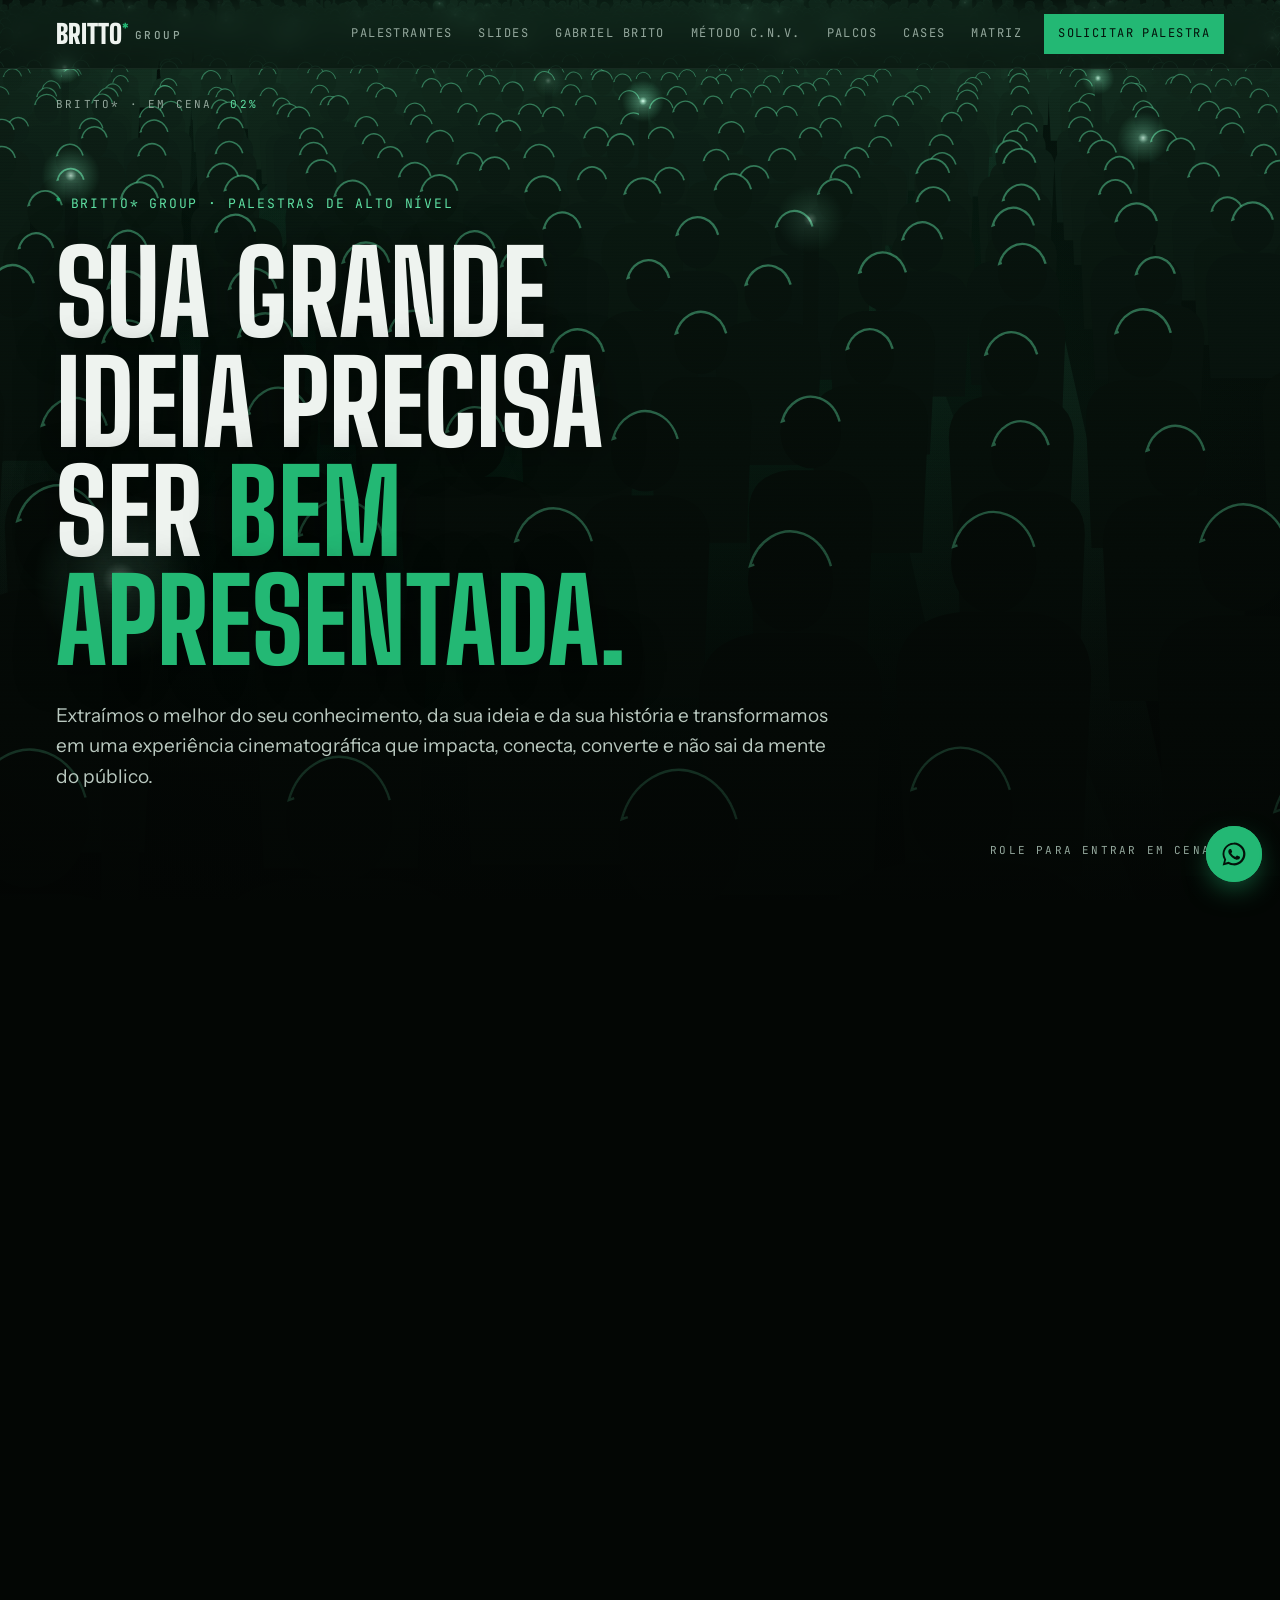
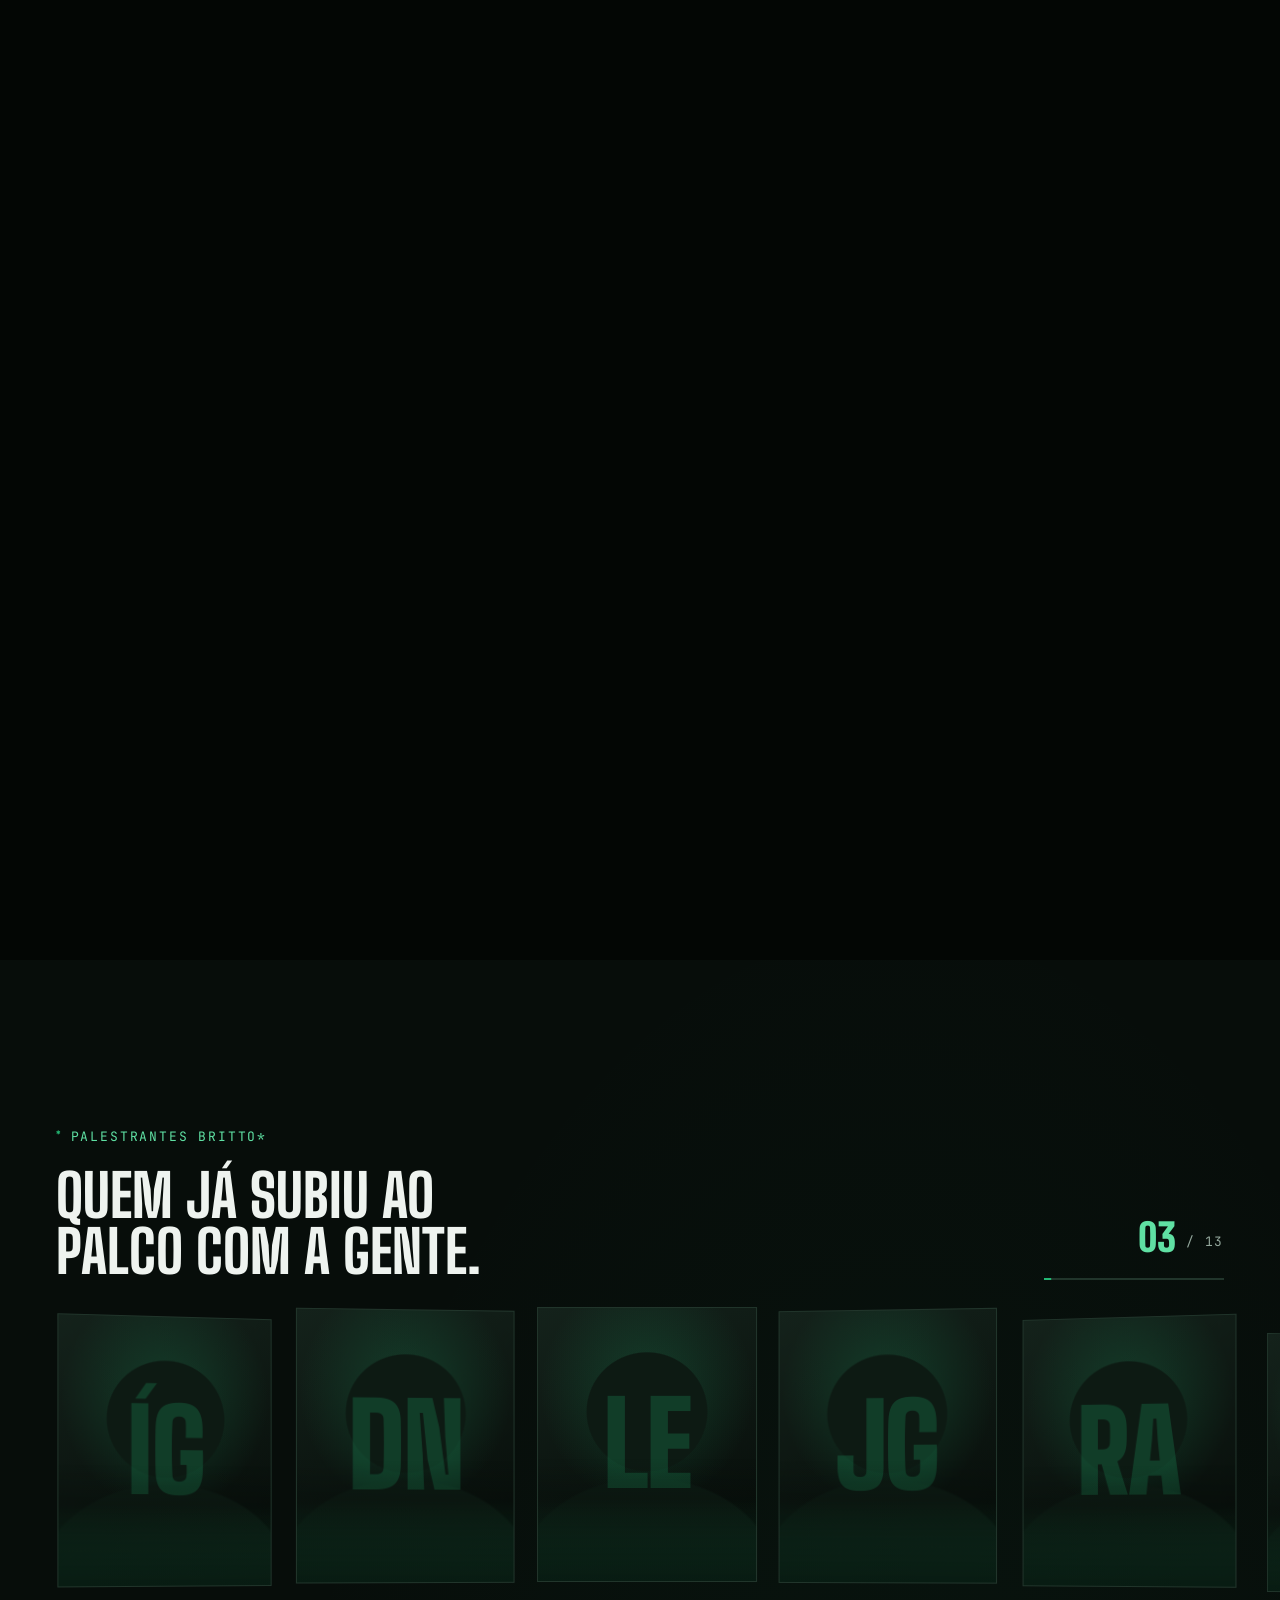
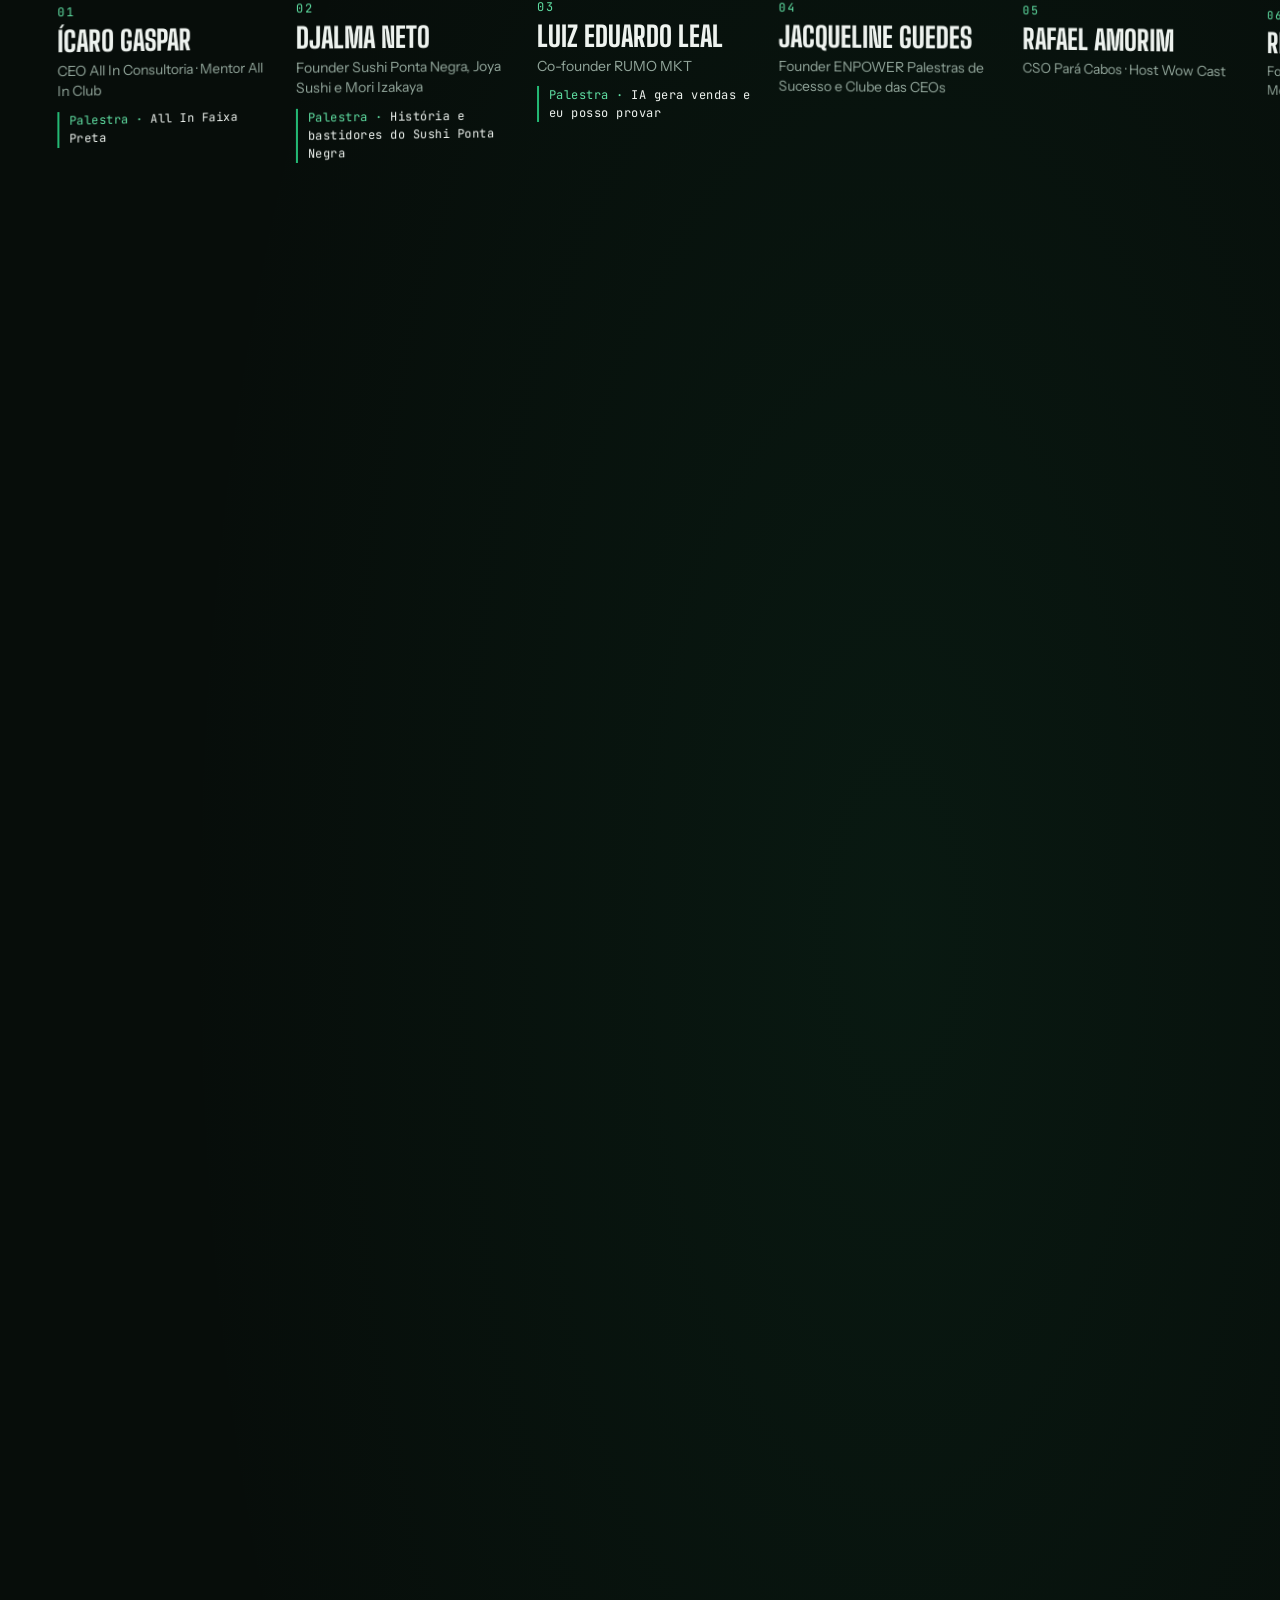
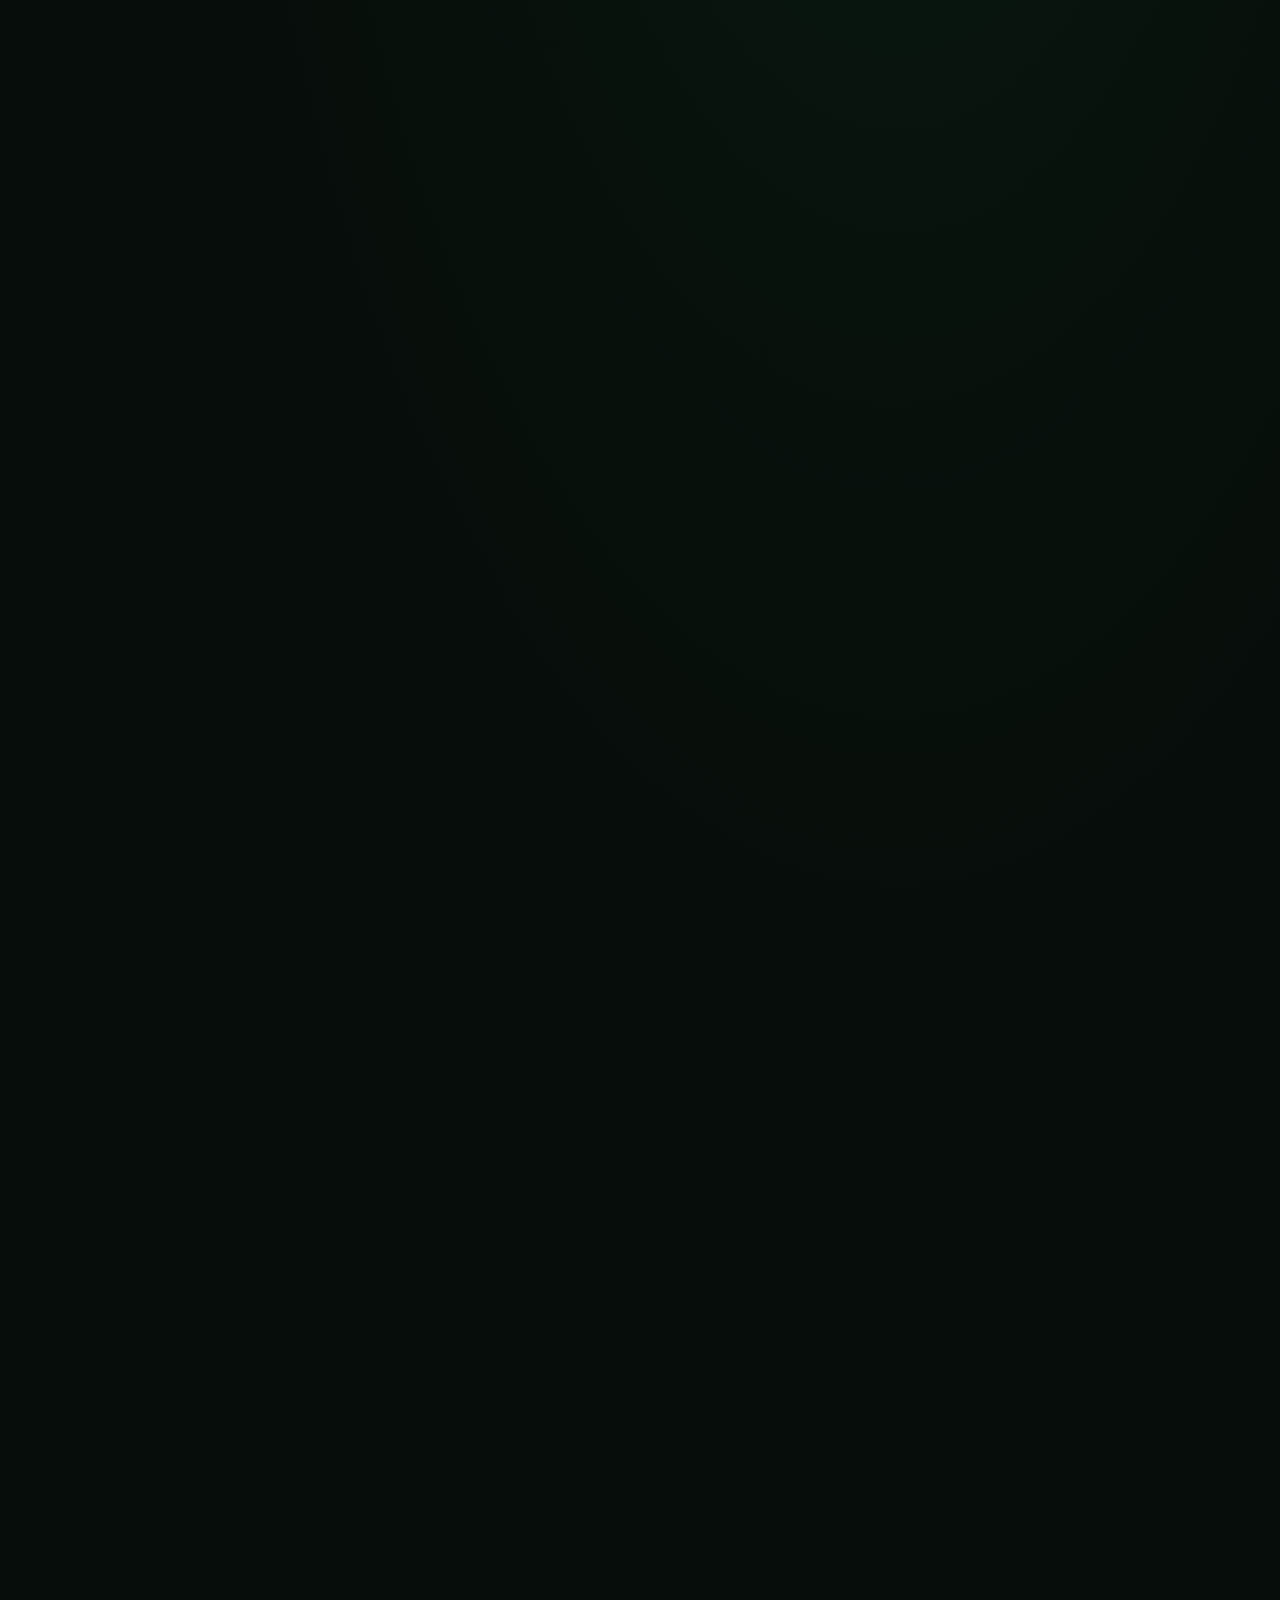
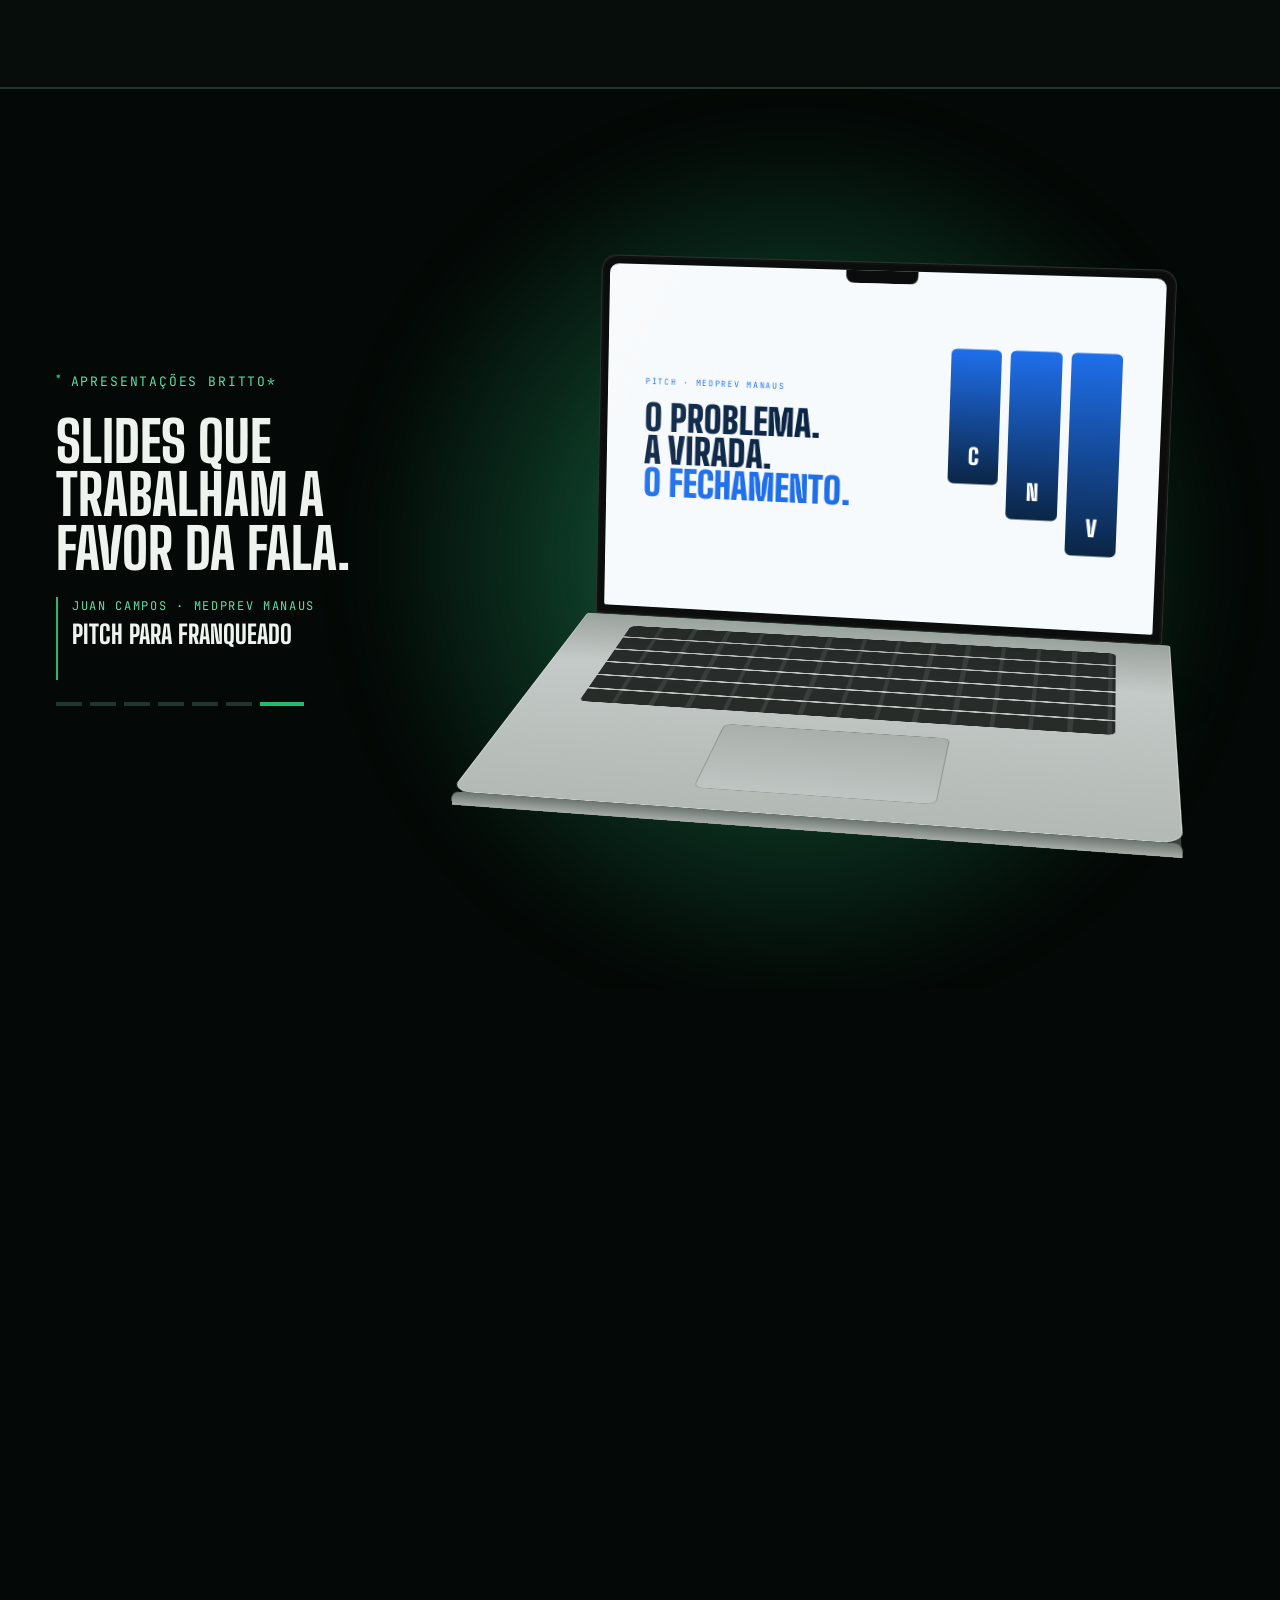
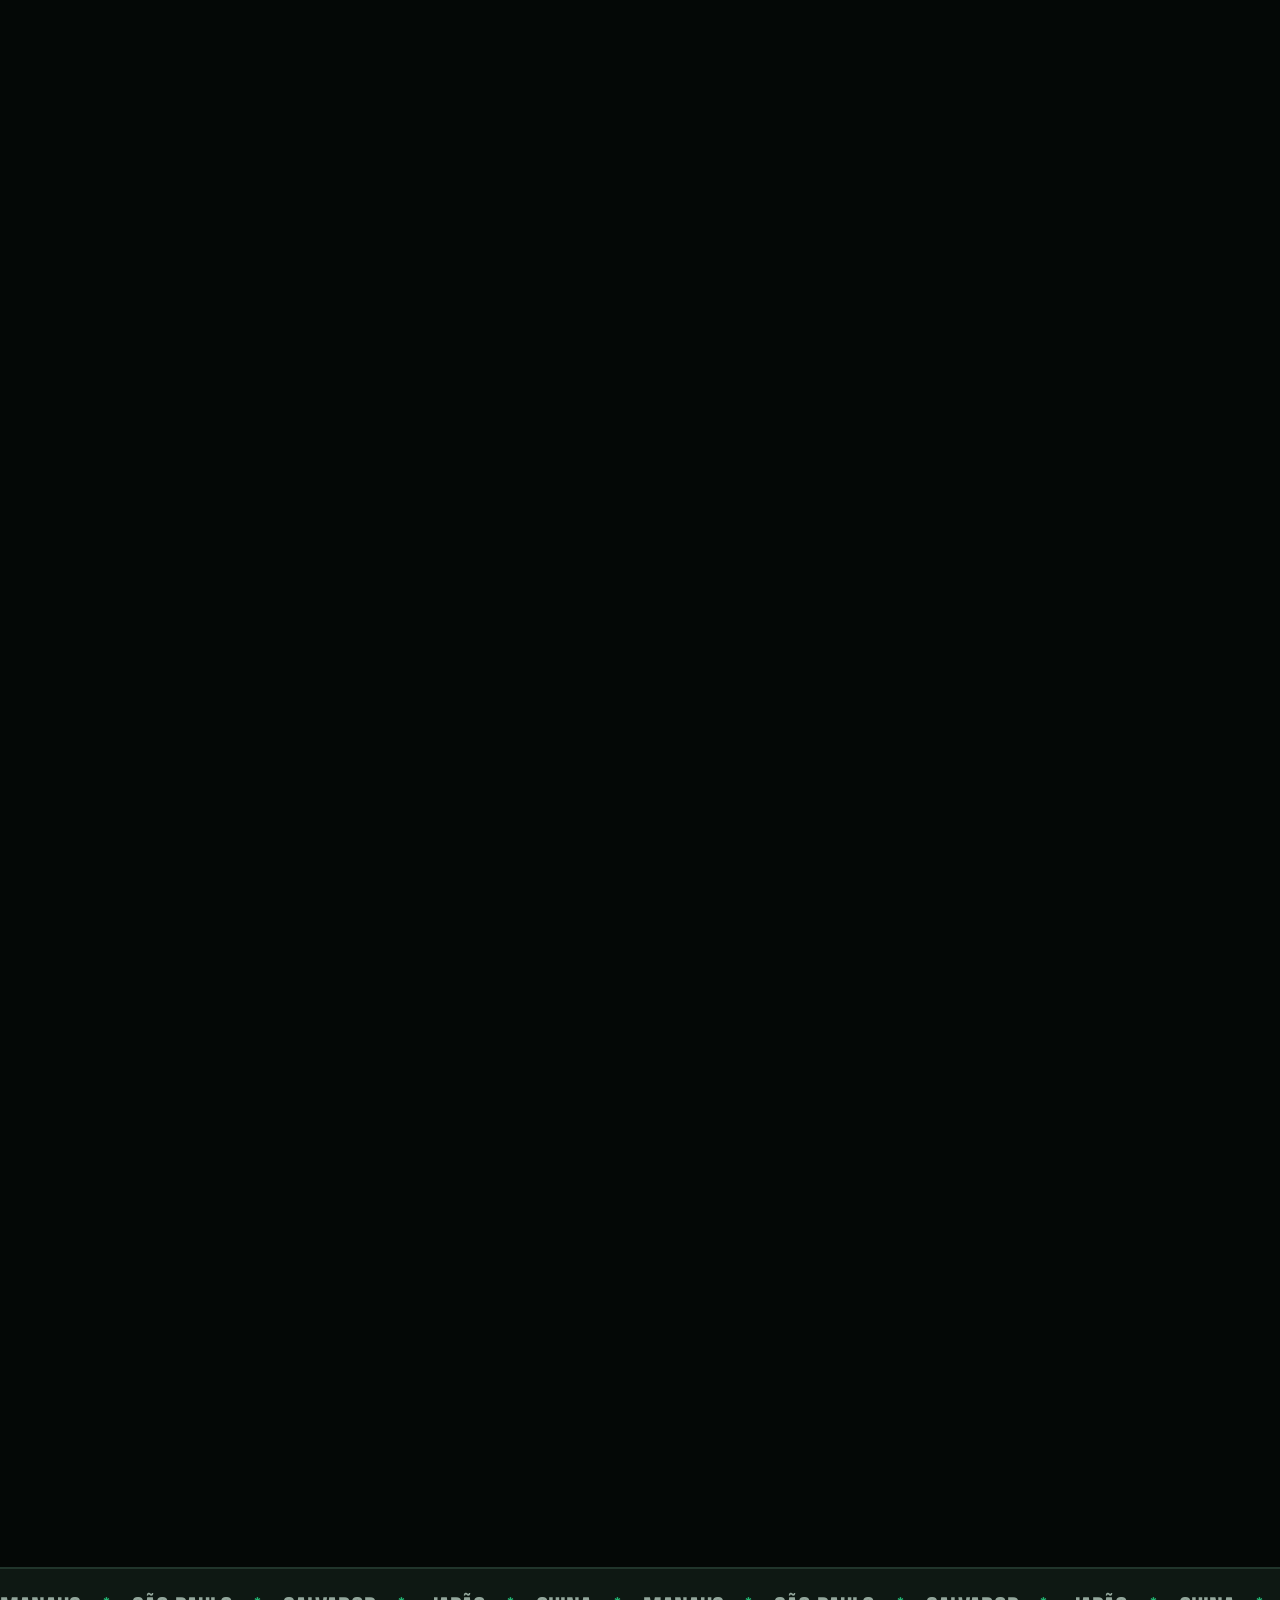
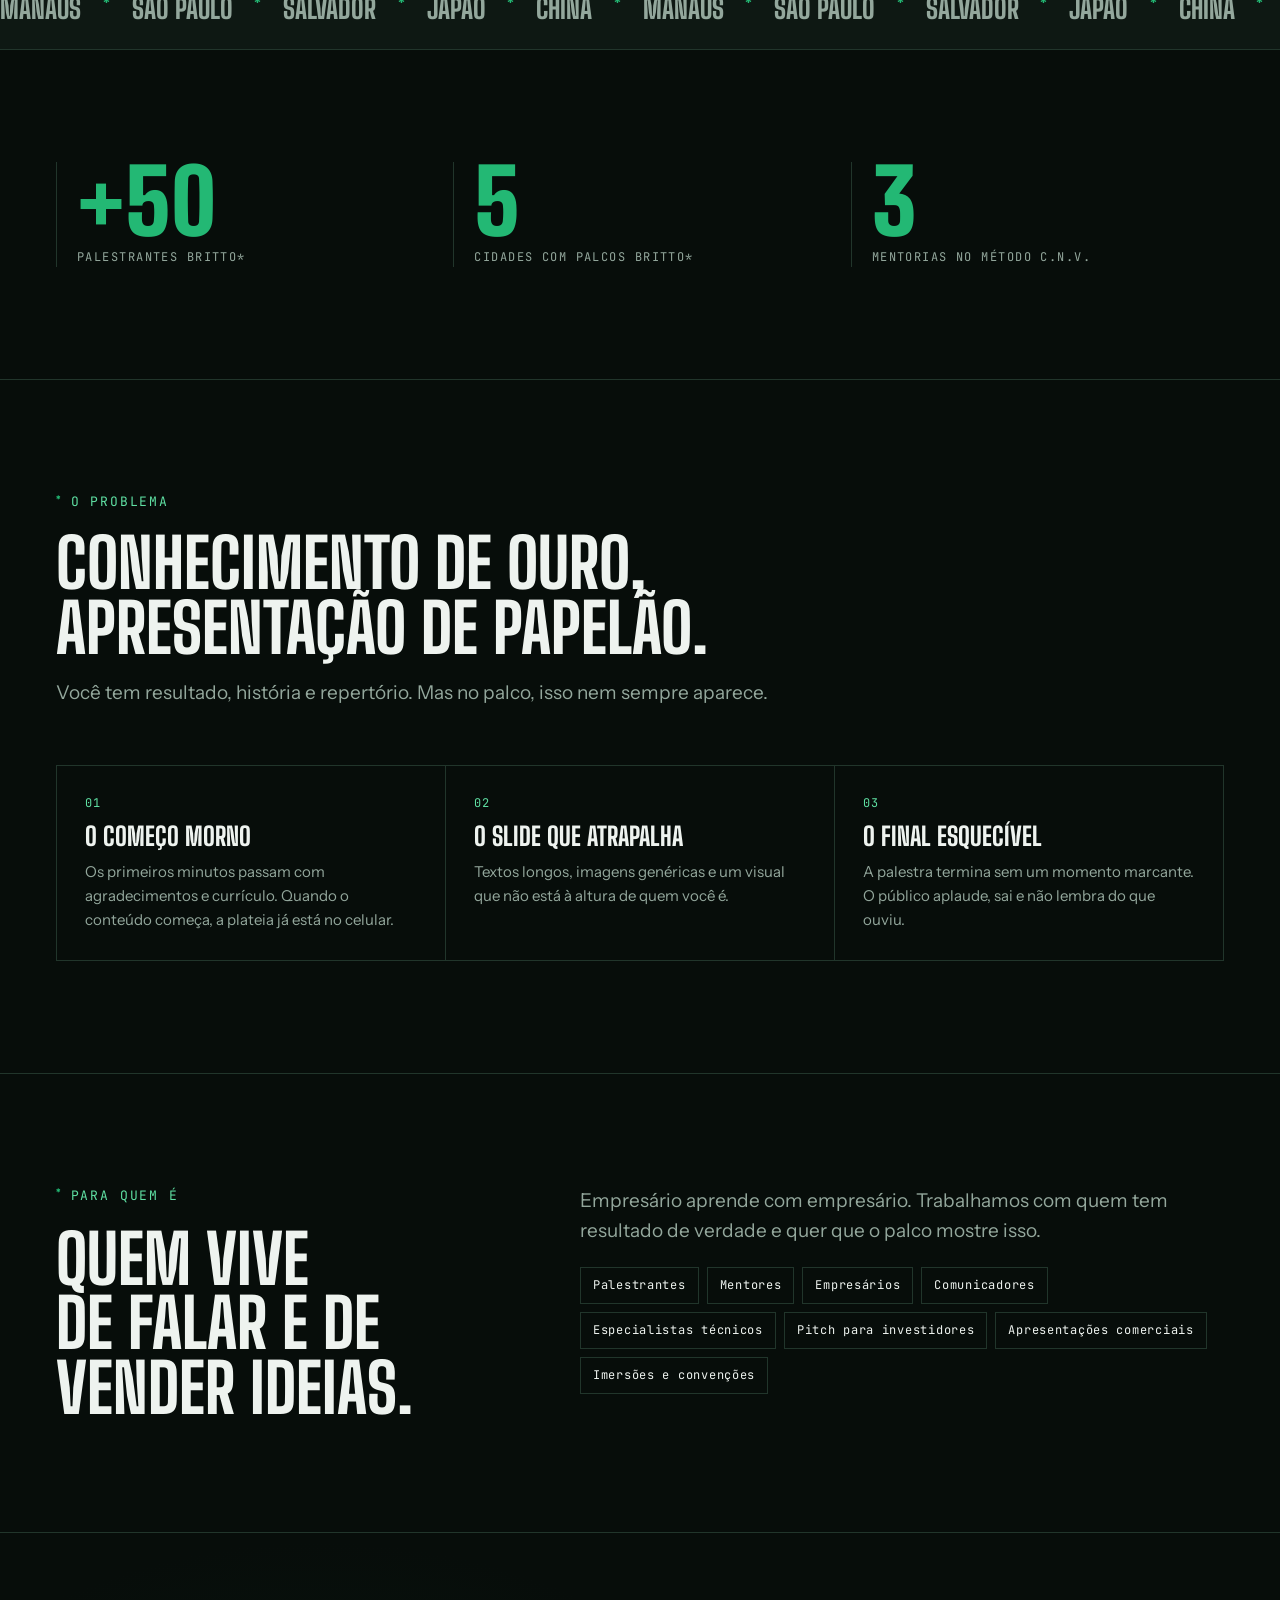
==== index.html @ 0c66a4f2 "Adiciona a seção Quem é Gabriel Brito Retrato que acende com o scroll, nome gigante correndo ao fund" ====
<!doctype html>
<html lang="pt-BR">
<head>
<meta charset="utf-8">
<meta name="viewport" content="width=device-width,initial-scale=1,viewport-fit=cover">
<title>BRITTO* GROUP · Palestras de alto nível</title>
<meta name="description" content="BRITTO* GROUP: extraímos o melhor do seu conhecimento, da sua ideia e da sua história e transformamos em uma apresentação cinematográfica. Mentorias C.N.V.">
<meta name="theme-color" content="#070d0a">
<link rel="preconnect" href="https://fonts.googleapis.com">
<link rel="preconnect" href="https://fonts.gstatic.com" crossorigin>
<link rel="stylesheet" href="https://fonts.googleapis.com/css2?family=Big+Shoulders+Display:wght@600;800;900&family=Instrument+Sans:wght@400;500;600&family=JetBrains+Mono:wght@400;500&display=swap">
<link rel="stylesheet" href="css/style.css">
</head>
<body>

<div class="progress" aria-hidden="true"><i id="progress"></i></div>
<div class="cursor" id="cursor" aria-hidden="true"></div>

<header class="top">
  <div class="wrap">
    <a class="logo" href="#topo">BRITTO<span class="ast">*</span><small>GROUP</small></a>
    <div class="navscroll">
      <nav class="menu" aria-label="Seções">
        <button type="button" data-scroll="palestrantes">Palestrantes</button>
        <button type="button" data-scroll="apresentacoes">Slides</button>
        <button type="button" data-scroll="gabriel">Gabriel Brito</button>
        <button type="button" data-scroll="mentorias">Método C.N.V.</button>
        <button type="button" data-scroll="palcos">Palcos</button>
        <button type="button" data-scroll="cases">Cases</button>
        <button type="button" data-scroll="matriz">Matriz</button>
        <a class="cta magnet" data-wa="Olá! Vim pelo site da BRITTO* GROUP e quero solicitar minha palestra." href="#">Solicitar palestra</a>
      </nav>
    </div>
  </div>
</header>

<main id="topo">

<!-- ABERTURA — cena 3D: plateia cheia, a câmera recua e revela VOCÊ -->
<section class="stage" id="stage" aria-label="Abertura">
  <div class="stage-pin">
    <canvas id="stage-canvas" aria-hidden="true"></canvas>
    <div class="stage-vignette" aria-hidden="true"></div>

    <div class="beat beat-1" data-in="0" data-out="0.13">
      <div class="wrap">
        <p class="eyebrow">BRITTO* GROUP · Palestras de alto nível</p>
        <h1>Sua grande ideia precisa ser <em>bem apresentada.</em></h1>
        <p class="lede">Extraímos o melhor do seu conhecimento, da sua ideia e da sua história e transformamos em uma experiência cinematográfica que impacta, conecta, converte e não sai da mente do público.</p>
      </div>
    </div>

    <div class="beat beat-2" data-in="0.15" data-out="0.31">
      <div class="wrap">
        <p class="kicker">Uma plateia cheia.</p>
        <p class="kicker dim">Centenas de olhares esperando a primeira palavra.</p>
      </div>
    </div>

    <div class="beat beat-3" data-in="0.42" data-out="0.6">
      <div class="wrap">
        <p class="kicker small">E no centro do palco, quem decide se eles vão lembrar é…</p>
      </div>
    </div>

    <h2 class="sr-only">Você. Não desperdice o potencial da sua próxima apresentação.</h2>

    <div class="beat beat-final" data-in="0.86" data-out="2">
      <div class="wrap">
        <div class="btns">
          <a class="btn magnet" data-wa="Olá! Vim pelo site da BRITTO* GROUP e quero solicitar minha palestra." href="#">Solicitar minha palestra <span class="arr">→</span></a>
          <button class="btn ghost magnet" type="button" data-scroll="mentorias">Conhecer o método</button>
        </div>
      </div>
    </div>

    <div class="scroll-hint" aria-hidden="true"><span>Role para entrar em cena</span><i></i></div>
    <div class="stage-hud" aria-hidden="true"><span>BRITTO* · em cena</span><span id="hud-pct">00%</span></div>
  </div>
</section>

<!-- PALESTRANTES — trilho horizontal que anda com o scroll -->
<section class="cast" id="palestrantes" aria-label="Palestrantes BRITTO*">
  <div class="cast-pin">
    <div class="wrap cast-head">
      <div class="stack">
        <p class="eyebrow" data-reveal>Palestrantes BRITTO*</p>
        <h2 data-reveal data-split>Quem já subiu ao palco com a gente.</h2>
      </div>
      <div class="cast-meta" data-reveal>
        <span class="cast-count"><b id="cast-idx">01</b> / <span id="cast-total">13</span></span>
        <span class="cast-bar"><i id="cast-bar"></i></span>
      </div>
    </div>
    <div class="cast-viewport">
      <div class="cast-track" id="speakers"></div>
    </div>
  </div>
</section>

<!-- APRESENTAÇÕES — MacBook 3D que abre girando e passa os slides -->
<section class="showcase" id="apresentacoes" aria-label="Apresentações BRITTO*">
  <div class="show-pin">
    <div class="show-glow" aria-hidden="true"></div>
    <div class="wrap show-copy">
      <p class="eyebrow">Apresentações BRITTO*</p>
      <h2>Slides que trabalham a favor da fala.</h2>
      <div class="show-caption" aria-live="polite">
        <span class="show-client" id="show-client">BRITTO*</span>
        <b class="show-title" id="show-title">Direção de arte para palestras</b>
      </div>
      <div class="show-dots" id="show-dots" role="tablist" aria-label="Apresentações"></div>
    </div>
    <div class="mac-stage" aria-hidden="true">
      <div class="mac" id="mac">
        <div class="mac-base">
          <div class="mac-deck"><i class="mac-keys"></i><i class="mac-pad"></i></div>
          <div class="mac-under"></div>
          <div class="mac-front"></div>
        </div>
        <div class="mac-lid" id="mac-lid">
          <div class="mac-screen-face">
            <div class="mac-bezel">
              <i class="mac-notch"></i>
              <div class="mac-screen" id="mac-screen">
                <div class="mac-boot"><span>BRITTO<em>*</em></span><small>GROUP</small></div>
                <div class="mac-slides" id="mac-slides"></div>
              </div>
            </div>
          </div>
          <div class="mac-back-face"><span>*</span></div>
        </div>
      </div>
      <div class="mac-shadow"></div>
    </div>
  </div>
</section>

<div class="cidades" aria-label="Cidades com palestrantes BRITTO*">
  <div class="cidades-track" id="cidades"></div>
</div>

<section class="band numbers">
  <div class="wrap nums">
    <div data-reveal><b data-count="50" data-prefix="+">0</b><span>palestrantes BRITTO*</span></div>
    <div data-reveal><b data-count="5">0</b><span>cidades com palcos BRITTO*</span></div>
    <div data-reveal><b data-count="3">0</b><span>mentorias no método C.N.V.</span></div>
  </div>
</section>

<section class="band">
  <div class="wrap">
    <div class="head">
      <p class="eyebrow" data-reveal>O problema</p>
      <h2 data-reveal data-split>Conhecimento de ouro, apresentação de papelão.</h2>
      <p class="lede" data-reveal>Você tem resultado, história e repertório. Mas no palco, isso nem sempre aparece.</p>
    </div>
    <div class="dor">
      <div class="glow" data-reveal><span class="n">01</span><b>O começo morno</b><p>Os primeiros minutos passam com agradecimentos e currículo. Quando o conteúdo começa, a plateia já está no celular.</p></div>
      <div class="glow" data-reveal><span class="n">02</span><b>O slide que atrapalha</b><p>Textos longos, imagens genéricas e um visual que não está à altura de quem você é.</p></div>
      <div class="glow" data-reveal><span class="n">03</span><b>O final esquecível</b><p>A palestra termina sem um momento marcante. O público aplaude, sai e não lembra do que ouviu.</p></div>
    </div>
  </div>
</section>

<section class="band">
  <div class="wrap split">
    <div class="stack">
      <p class="eyebrow" data-reveal>Para quem é</p>
      <h2 data-reveal data-split>Quem vive de falar e de vender ideias.</h2>
    </div>
    <div class="stack">
      <p class="lede" data-reveal>Empresário aprende com empresário. Trabalhamos com quem tem resultado de verdade e quer que o palco mostre isso.</p>
      <div class="chips" data-reveal>
        <span class="chip">Palestrantes</span><span class="chip">Mentores</span><span class="chip">Empresários</span><span class="chip">Comunicadores</span><span class="chip">Especialistas técnicos</span><span class="chip">Pitch para investidores</span><span class="chip">Apresentações comerciais</span><span class="chip">Imersões e convenções</span>
      </div>
    </div>
  </div>
</section>





<!-- QUEM É GABRIEL BRITO — retrato que acende com o scroll e nome gigante correndo atrás -->
<section class="founder" id="gabriel" aria-label="Quem é Gabriel Brito">
  <div class="founder-name" aria-hidden="true"><span id="founder-name">GABRIEL BRITO * GABRIEL BRITO * GABRIEL BRITO * GABRIEL BRITO *</span></div>
  <div class="wrap founder-grid">
    <figure class="founder-photo no-photo" id="founder-photo">
      <i class="founder-beam" aria-hidden="true"></i>
      <img alt="Gabriel Brito" loading="lazy" decoding="async" data-src="img/gabriel-brito.jpg">
      <svg class="founder-sil" viewBox="0 0 90 150" aria-hidden="true"><path d="M30.6 23.2 L29.8 27.6 L19.0 30.4 L14.6 35.6 L13.2 46.0 L11.8 62.0 L11.4 71.6 L12.2 86.0 L13.2 93.2 L16.2 92.8 L16.4 84.4 L16.0 70.0 L18.6 54.0 L19.8 70.0 L21.2 76.4 L20.2 82.8 L21.2 110.0 L22.8 142.8 L21.6 150.0 L31.8 150.0 L31.2 118.0 L34.0 86.8 L36.0 86.8 L38.8 118.0 L38.2 150.0 L48.4 150.0 L47.2 142.8 L48.8 110.0 L49.8 82.8 L48.8 76.4 L50.2 70.0 L51.4 53.2 L59.8 55.6 L68.6 49.2 L77.4 40.4 L81.0 35.6 L81.8 32.0 L78.8 32.4 L73.0 35.6 L63.8 41.6 L55.4 35.6 L51.0 30.4 L40.2 27.6 L39.4 23.2 Z"/><circle cx="35" cy="13.6" r="8"/></svg>
      <figcaption><span>Fundador</span><b>BRITTO* GROUP</b></figcaption>
    </figure>
    <div class="founder-copy">
      <p class="eyebrow" data-reveal>Quem é</p>
      <h2 data-reveal data-split>Gabriel Brito.</h2>
      <p class="lede" data-reveal>Fundador da BRITTO* GROUP. Gabriel criou a BRITTO* para que quem tem conhecimento de verdade também brilhe no palco: tirar a grande ideia da cabeça do expert e transformar em uma apresentação que o público não esquece.</p>
      <ul class="founder-facts" data-reveal>
        <li><b data-count="50" data-prefix="+">0</b><span>palestrantes levados ao palco</span></li>
        <li><b data-count="5">0</b><span>cidades com palcos BRITTO*</span></li>
        <li><b data-count="3">0</b><span>mentorias no método C.N.V.</span></li>
      </ul>
      <div class="btns" data-reveal>
        <a class="btn magnet" data-wa="Olá, Gabriel! Vim pelo site da BRITTO* GROUP e quero conversar sobre a minha próxima apresentação." href="#">Falar com o Gabriel <span class="arr">→</span></a>
      </div>
    </div>
  </div>
</section>

<!-- MÉTODO C.N.V. — a ideia viaja pela tela e vira roteiro, slide e brilho -->
<section class="flow" id="mentorias" aria-label="Método C.N.V.">
  <div class="flow-pin">
    <canvas id="flow-canvas" aria-hidden="true"></canvas>
    <div class="flow-words" id="flow-words" aria-hidden="true"></div>
    <div class="flow-tag" id="flow-tag" aria-hidden="true"><i></i><span>Sua ideia</span></div>
    <div class="wrap flow-copy">
      <p class="eyebrow">Método C.N.V.</p>
      <h2>Da ideia solta ao slide que faz você brilhar.</h2>
      <ol class="flow-steps" id="flow-steps">
        <li class="flow-step">
          <span class="letra">C</span>
          <div class="flow-step-body">
            <h3>Mentoria de Conteúdo</h3>
            <p>Organizamos o que você sabe: a grande ideia, os argumentos e as provas que sustentam a sua fala.</p>
            <ul><li>Grande ideia da palestra</li><li>Seleção de histórias e provas</li><li>Estrutura de tópicos</li></ul>
          </div>
        </li>
        <li class="flow-step">
          <span class="letra">N</span>
          <div class="flow-step-body">
            <h3>Mentoria de Narrativa</h3>
            <p>Transformamos o conteúdo em um roteiro, com começo, virada e fechamento.</p>
            <ul><li>Abertura de impacto</li><li>Jornada e pontos de virada</li><li>Final marcante</li></ul>
          </div>
        </li>
        <li class="flow-step">
          <span class="letra">V</span>
          <div class="flow-step-body">
            <h3>Mentoria de Visual</h3>
            <p>Slides, vídeos e telões que trabalham a favor da sua fala, e não contra ela.</p>
            <ul><li>Direção de arte da palestra</li><li>Slides e vídeos</li><li>Conteúdo para telão de LED</li></ul>
          </div>
        </li>
      </ol>
      <div class="flow-final" id="flow-final">
        <p>Três mentorias separadas, com material didático exclusivo da BRITTO*. No palco, quem brilha é você.</p>
        <a class="btn magnet" data-wa="Olá! Quero saber mais sobre as Mentorias C.N.V. da BRITTO*." href="#">Quero as mentorias <span class="arr">→</span></a>
      </div>
    </div>
  </div>
</section>

<!-- PARA CADA TIPO DE PALCO — painéis com cena animada que se abrem no hover -->
<section class="band palcos" id="palcos">
  <div class="wrap">
    <div class="head">
      <p class="eyebrow" data-reveal>Formatos</p>
      <h2 data-reveal data-split>Para cada tipo de palco.</h2>
      <p class="lede" data-reveal>Do auditório lotado à sala de reunião com três investidores: cada palco pede uma direção diferente.</p>
    </div>
    <div class="palco-list" id="palco-list">
      <article class="palco is-open" tabindex="0" data-reveal>
        <div class="palco-scene sc-palestra" aria-hidden="true"><i class="beam"></i><i class="haze"></i><svg class="speaker" viewBox="0 0 90 150" aria-hidden="true"><path d="M30.6 23.2 L29.8 27.6 L19.0 30.4 L14.6 35.6 L13.2 46.0 L11.8 62.0 L11.4 71.6 L12.2 86.0 L13.2 93.2 L16.2 92.8 L16.4 84.4 L16.0 70.0 L18.6 54.0 L19.8 70.0 L21.2 76.4 L20.2 82.8 L21.2 110.0 L22.8 142.8 L21.6 150.0 L31.8 150.0 L31.2 118.0 L34.0 86.8 L36.0 86.8 L38.8 118.0 L38.2 150.0 L48.4 150.0 L47.2 142.8 L48.8 110.0 L49.8 82.8 L48.8 76.4 L50.2 70.0 L51.4 53.2 L59.8 55.6 L68.6 49.2 L77.4 40.4 L81.0 35.6 L81.8 32.0 L78.8 32.4 L73.0 35.6 L63.8 41.6 L55.4 35.6 L51.0 30.4 L40.2 27.6 L39.4 23.2 Z"/><circle cx="35" cy="13.6" r="8"/></svg><i class="floor"></i><i class="crowd"></i></div>
        <div class="palco-body"><span class="n">01</span><h3>Palestras de alto nível</h3><p>Para palestrantes e mentores que querem uma palestra-assinatura, pronta para eventos e imersões.</p></div>
      </article>
      <article class="palco" tabindex="0" data-reveal>
        <div class="palco-scene sc-pitch" aria-hidden="true"><i class="screen"><b></b><b></b><b></b><b></b><b></b></i><i class="table"></i><i class="heads"></i></div>
        <div class="palco-body"><span class="n">02</span><h3>Pitch e apresentações comerciais</h3><p>Para empresários que precisam convencer investidores, parceiros ou grandes clientes em poucos minutos.</p></div>
      </article>
      <article class="palco" tabindex="0" data-reveal>
        <div class="palco-scene sc-abertura" aria-hidden="true"><i class="led"></i><i class="sparks"></i><i class="crowd"></i></div>
        <div class="palco-body"><span class="n">03</span><h3>Aberturas e convenções</h3><p>Entradas com vídeo, trilha e efeito ao vivo para convenções e eventos de empresa.</p></div>
      </article>
      <article class="palco" tabindex="0" data-reveal>
        <div class="palco-scene sc-show" aria-hidden="true"><i class="b1"></i><i class="b2"></i><i class="b3"></i><i class="b4"></i><i class="haze"></i><i class="band"></i><i class="crowd"></i></div>
        <div class="palco-body"><span class="n">04</span><h3>Espetáculo para eventos</h3><p>A linguagem de shows e musicais aplicada a imersões e eventos empresariais.</p></div>
      </article>
    </div>
  </div>
</section>

<section class="band" id="cases">
  <div class="wrap">
    <div class="head">
      <p class="eyebrow" data-reveal>Cases</p>
      <h2 data-reveal data-split>Apresentações que viraram assunto.</h2>
    </div>
    <div class="cases">
      <article class="case tilt glow" data-reveal>
        <span class="tag">Palestra</span>
        <h3>O advogado que não vende está desaparecido</h3>
        <p>Rodrigo Omena falou sobre redes sociais e tráfego para advogados contando a palestra inteira como um caso policial.</p>
        <div class="ida-mini">
          <div><b>*</b><span>O "desaparecimento" é anunciado como uma ocorrência.</span></div>
          <div><b>*</b><span>A plateia investiga as pistas de por que o advogado não vende.</span></div>
          <div><b>*</b><span>O caso é resolvido com o método de captação.</span></div>
        </div>
      </article>
      <article class="case tilt glow" data-reveal>
        <span class="tag">Convenção</span>
        <h3>25 anos do Grupo Gerber</h3>
        <p>Abertura com o tema De Volta para o Futuro para celebrar a trajetória da empresa.</p>
        <div class="ida-mini">
          <div><b>*</b><span>No vídeo, o carro de Rodrigo Vogel vira um DeLorean.</span></div>
          <div><b>*</b><span>A viagem no tempo conta a história do grupo.</span></div>
          <div><b>*</b><span>Ele entra ao vivo tocando guitarra com a banda.</span></div>
        </div>
      </article>
      <article class="case tilt glow" data-reveal>
        <span class="tag">Pitch</span>
        <h3>Medprev Manaus</h3>
        <p>Apresentação de pitch para o franqueado Juan Campos, estruturada com as três mentorias do método C.N.V.</p>
        <div class="ida-mini">
          <div><b>C</b><span>Os números e argumentos certos para o público.</span></div>
          <div><b>N</b><span>Uma história com começo, virada e fechamento.</span></div>
          <div><b>V</b><span>Visual à altura da marca.</span></div>
        </div>
      </article>
    </div>
  </div>
</section>

<section class="band green" id="matriz">
  <div class="wrap matriz">
    <div class="stack">
      <p class="eyebrow" data-reveal>Matriz de Genialidade</p>
      <h2 data-reveal data-split>Descubra a sua zona de genialidade.</h2>
      <p class="lede" data-reveal>Responda a quatro perguntas e veja qual repertório você já tem para criar uma palestra, um curso, uma mentoria ou uma consultoria. Todo negócio tem potencial para ter um braço educacional.</p>
      <p class="lede note" data-reveal>Esta é uma versão de demonstração. A Matriz completa é aplicada pelo time da BRITTO*.</p>
    </div>
    <div class="quiz" id="quiz" aria-live="polite" data-reveal></div>
  </div>
</section>

<section class="band">
  <div class="wrap split">
    <div class="stack">
      <p class="eyebrow" data-reveal>Perguntas frequentes</p>
      <h2 data-reveal data-split>Antes de subir ao palco.</h2>
    </div>
    <div data-reveal>
      <details class="faq"><summary>Preciso já ter uma palestra pronta?</summary><p>Não. Muitos experts chegam só com o conhecimento e a história. A Mentoria de Conteúdo organiza tudo do zero.</p></details>
      <details class="faq"><summary>Posso contratar só uma das mentorias?</summary><p>Sim. As mentorias de Conteúdo, Narrativa e Visual são separadas. Indicamos as três quando a palestra ainda não existe.</p></details>
      <details class="faq"><summary>Vocês atendem fora de Manaus?</summary><p>Sim. Já temos palestrantes BRITTO* em Manaus, São Paulo, Salvador, Japão e China. As mentorias podem ser online.</p></details>
      <details class="faq"><summary>Funciona para apresentação comercial?</summary><p>Funciona. As mentorias C.N.V. valem para qualquer apresentação, de um pitch de dez minutos a uma convenção inteira.</p></details>
      <details class="faq"><summary>Quanto tempo leva?</summary><p>Depende do formato e da data do evento. No diagnóstico, montamos o cronograma junto com você, de trás para frente a partir do dia do palco.</p></details>
    </div>
  </div>
</section>

<!-- PRÓXIMO PALCO -->
<section class="band apoteose" id="apoteose">
  <div class="spot" aria-hidden="true"></div>
  <div class="apo-ast" id="apo-ast" aria-hidden="true">*</div>
  <div class="wrap">
    <h2 data-reveal data-split>Qual é o seu próximo palco?</h2>
    <p class="lede" data-reveal>Conte pra gente. A BRITTO* cuida para ele ser inesquecível.</p>
    <div class="btns" data-reveal>
      <a class="btn magnet" data-wa="Olá! Vim pelo site da BRITTO* GROUP e quero solicitar minha palestra." href="#">Solicitar minha palestra <span class="arr">→</span></a>
      <a class="btn ghost magnet" data-wa="Olá! Quero saber mais sobre as Mentorias C.N.V. da BRITTO*." href="#">Saber das mentorias</a>
    </div>
    <p class="contato-linha" data-reveal>WhatsApp <b>(92) 99121-8255</b> · Edifício ZEN.WORK, 3º andar · Rua Rio Javari, 361 · Manaus, AM</p>
  </div>
</section>

</main>

<footer class="foot">
  <div class="wrap">
    <span>BRITTO* Experts · uma empresa BRITTO* GROUP</span>
    <span>© 2026 BRITTO* GROUP</span>
  </div>
</footer>

<a class="wa" data-wa="Olá! Vim pelo site da BRITTO* GROUP." href="#" aria-label="Falar no WhatsApp">
  <svg viewBox="0 0 32 32" aria-hidden="true"><path d="M16 3a13 13 0 0 0-11.2 19.6L3 29l6.6-1.7A13 13 0 1 0 16 3zm0 23.7c-2 0-4-.6-5.7-1.6l-.4-.2-3.9 1 1-3.8-.3-.4A10.7 10.7 0 1 1 16 26.7zm5.9-8c-.3-.2-1.9-.9-2.2-1s-.5-.2-.7.2-.8 1-1 1.2-.4.2-.7 0a8.8 8.8 0 0 1-4.4-3.8c-.3-.6.3-.5.9-1.7.1-.2 0-.4 0-.5l-1-2.4c-.3-.6-.5-.5-.7-.5h-.6a1.2 1.2 0 0 0-.9.4 3.7 3.7 0 0 0-1.1 2.7 6.4 6.4 0 0 0 1.3 3.4 14.6 14.6 0 0 0 5.6 4.9c2.1.9 2.9 1 4 .8a3.4 3.4 0 0 0 2.2-1.6 2.8 2.8 0 0 0 .2-1.6c-.1-.1-.3-.2-.7-.3z"/></svg>
</a>

<script src="js/stage.js"></script>
<script src="js/data.js"></script>
<script src="js/main.js"></script>
<script src="js/showcase.js"></script>
<script src="js/flow.js"></script>
</body>
</html>
---- css/style.css ----
/* BRITTO* GROUP — palco às escuras. A página se lê como um espetáculo em três atos
   (Impacto, Direção, Apoteose), com faixas verdes como luz de cena. Tema único escuro. */
:root{
  --ink:#070d0a;
  --ink-2:#0e1813;
  --ink-3:#14221b;
  --line:#21352b;
  --paper:#eef3ef;
  --mute:#93a79c;
  --verde:#23b874;
  --verde-claro:#5fe0a3;
  --verde-fundo:#1a9d61;
  --on-verde:#04110a;
  --f-display:"Big Shoulders Display","Oswald","Arial Narrow",Impact,sans-serif;
  --f-body:"Instrument Sans","Helvetica Neue",Arial,system-ui,sans-serif;
  --f-mono:"JetBrains Mono",ui-monospace,"SFMono-Regular",Menlo,monospace;
  --ease:cubic-bezier(.2,.7,.1,1);
  color-scheme:dark;
}
*{box-sizing:border-box}
html{scroll-behavior:smooth;scroll-padding-top:80px}
body{margin:0;background:var(--ink);color:var(--paper);font-family:var(--f-body);font-size:1rem;line-height:1.6;-webkit-font-smoothing:antialiased;overflow-x:hidden}
a{color:inherit}
img{max-width:100%}
:focus-visible{outline:2px solid var(--verde-claro);outline-offset:3px;border-radius:2px}
::selection{background:var(--verde);color:var(--on-verde)}
.sr-only{position:absolute;width:1px;height:1px;padding:0;margin:-1px;overflow:hidden;clip:rect(0 0 0 0);white-space:nowrap;border:0}

.wrap{max-width:1200px;margin-inline:auto;padding-left:max(16px,env(safe-area-inset-left,0px));padding-right:max(16px,env(safe-area-inset-right,0px))}
.band{padding-block:clamp(56px,9vw,112px)}
.band + .band{border-top:1px solid var(--line)}
h1,h2,h3{font-family:var(--f-display);font-weight:800;line-height:.95;text-transform:uppercase;margin:0;text-wrap:balance}
h1{font-size:clamp(3.2rem,9vw,7.6rem)}
h2{font-size:clamp(2.4rem,5.5vw,4.25rem)}
h3{font-size:1.6rem;line-height:1.05}
p{margin:0}
.lede{font-size:1.1875rem;color:var(--mute);max-width:60ch}
.eyebrow{font-family:var(--f-mono);font-size:.8125rem;letter-spacing:.14em;text-transform:uppercase;color:var(--verde-claro);display:flex;gap:.6em;align-items:center}
.eyebrow::before{content:"*";font-family:var(--f-display);font-weight:900;font-size:1.4em;line-height:1;color:var(--verde)}
.ast{color:var(--verde)}
.stack{display:flex;flex-direction:column;gap:20px}
.head{display:flex;flex-direction:column;gap:18px;margin-bottom:clamp(32px,5vw,56px);max-width:820px}
.ato-label{font-family:var(--f-mono);font-size:.75rem;letter-spacing:.2em;text-transform:uppercase;color:var(--mute);display:flex;align-items:center;gap:14px;margin-bottom:22px}
.ato-label::after{content:"";flex:1;height:1px;background:var(--line);transform-origin:left;transform:scaleX(var(--line-s,1));transition:transform 1.2s var(--ease) .2s}
.ato-label[data-reveal]:not(.in){--line-s:0}

/* ---------- botões ---------- */
.btns{display:flex;flex-wrap:wrap;gap:12px}
.btn{position:relative;overflow:hidden;display:inline-flex;align-items:center;gap:.55em;font-family:var(--f-mono);font-size:.8125rem;font-weight:500;letter-spacing:.1em;text-transform:uppercase;text-decoration:none;padding:15px 22px;border:1px solid var(--verde);background:var(--verde);color:var(--on-verde);cursor:pointer;transition:background .25s,color .25s,border-color .25s,transform .35s var(--ease);will-change:transform}
.btn::before{content:"";position:absolute;inset:0;background:var(--verde-claro);transform:translateY(101%);transition:transform .35s var(--ease);z-index:-1}
.btn{isolation:isolate}
.btn:hover::before{transform:translateY(0)}
.btn:hover{border-color:var(--verde-claro)}
.btn.ghost{background:transparent;color:var(--paper);border-color:var(--line)}
.btn.ghost::before{background:var(--verde)}
.btn.ghost:hover{color:var(--on-verde);border-color:var(--verde)}
.btn .arr{transition:transform .25s var(--ease)}
.btn:hover .arr{transform:translateX(5px)}

/* ---------- barra de progresso e cursor ---------- */
.progress{position:fixed;inset:0 0 auto 0;height:3px;z-index:40;pointer-events:none}
.progress i{display:block;height:100%;width:100%;background:linear-gradient(90deg,var(--verde),var(--verde-claro));transform-origin:left;transform:scaleX(0)}
.cursor{position:fixed;left:0;top:0;width:420px;height:420px;margin:-210px 0 0 -210px;border-radius:50%;pointer-events:none;z-index:1;background:radial-gradient(closest-side,color-mix(in srgb,var(--verde) 11%,transparent),transparent);opacity:0;transition:opacity .4s;mix-blend-mode:screen}
@media (hover:hover) and (pointer:fine){.cursor.on{opacity:1}}

/* ---------- header ---------- */
header.top{position:fixed;inset:0 0 auto 0;top:env(safe-area-inset-top,0px);z-index:30;background:color-mix(in srgb,var(--ink) 55%,transparent);backdrop-filter:blur(12px);-webkit-backdrop-filter:blur(12px);border-bottom:1px solid color-mix(in srgb,var(--line) 60%,transparent);transition:background .3s,transform .4s var(--ease)}
header.top.solid{background:color-mix(in srgb,var(--ink) 90%,transparent);border-bottom-color:var(--line)}
header.top.hide{transform:translateY(-100%)}
.top .wrap{display:flex;align-items:center;justify-content:space-between;gap:24px;min-height:68px}
.logo{font-family:var(--f-display);font-weight:900;font-size:1.65rem;text-decoration:none;line-height:1;white-space:nowrap}
.logo .ast{display:inline-block;transition:transform .6s var(--ease)}
.logo:hover .ast{transform:rotate(180deg) scale(1.2)}
.logo small{font-family:var(--f-mono);font-weight:500;font-size:.6875rem;letter-spacing:.24em;margin-left:.5em;color:var(--mute);vertical-align:middle}
nav.menu{display:flex;align-items:center;gap:2px}
nav.menu button{position:relative;font:inherit;font-family:var(--f-mono);font-size:.75rem;letter-spacing:.12em;text-transform:uppercase;color:var(--mute);background:none;border:0;padding:10px 12px;cursor:pointer;white-space:nowrap;transition:color .2s}
nav.menu button::after{content:"";position:absolute;left:12px;right:12px;bottom:5px;height:1px;background:var(--verde);transform:scaleX(0);transform-origin:right;transition:transform .3s var(--ease)}
nav.menu button:hover,nav.menu button.on{color:var(--paper)}
nav.menu button:hover::after,nav.menu button.on::after{transform:scaleX(1);transform-origin:left}
nav.menu a.cta{display:inline-block;font-family:var(--f-mono);font-size:.75rem;letter-spacing:.12em;text-transform:uppercase;text-decoration:none;color:var(--on-verde);background:var(--verde);padding:10px 14px;margin-left:8px;white-space:nowrap;transition:background .2s,transform .35s var(--ease)}
nav.menu a.cta:hover{background:var(--verde-claro)}
@media (max-width:900px){
  .top .wrap{flex-wrap:wrap;gap:0;padding-block:12px 0}
  .navscroll{width:100%;overflow-x:auto;scrollbar-width:none;margin-top:6px;padding-bottom:6px}
  .navscroll::-webkit-scrollbar{display:none}
  nav.menu{width:max-content}
}

/* ---------- cena 3D ---------- */
.stage{position:relative;height:640vh;background:#030604}
.stage-pin{position:sticky;top:0;height:100vh;height:100svh;overflow:hidden}
#stage-canvas{position:absolute;inset:0;width:100%;height:100%;display:block}
.stage-vignette{position:absolute;inset:0;pointer-events:none;background:radial-gradient(120% 90% at 50% 50%,transparent 55%,rgba(0,0,0,.7) 100%)}
.beat{position:absolute;inset:0;display:flex;align-items:center;pointer-events:none;opacity:0;visibility:hidden}
.beat .wrap{width:100%}
.beat.on{visibility:visible}
.beat.on .btns,.beat.on a,.beat.on button{pointer-events:auto}
.beat-1{align-items:flex-end;padding-bottom:clamp(64px,12vh,140px);background:linear-gradient(0deg,rgba(3,6,4,.85),rgba(3,6,4,.35) 55%,transparent)}
.beat-1 .wrap{display:grid;gap:24px}
.beat-1 h1 em{font-style:normal;color:var(--verde)}
.beat-1 h1{max-width:12ch;text-shadow:0 4px 40px rgba(0,0,0,.6)}
.beat-1 .lede{color:#b9c8bf}
.kicker{font-family:var(--f-display);font-weight:800;text-transform:uppercase;font-size:clamp(2.6rem,7vw,6rem);line-height:.95;text-shadow:0 4px 40px rgba(0,0,0,.8)}
.kicker.dim{font-family:var(--f-body);font-weight:500;text-transform:none;font-size:clamp(1.1rem,2vw,1.5rem);color:#c7d4cc;margin-top:18px;line-height:1.4}
.kicker.small{font-size:clamp(1.6rem,3.6vw,3rem);max-width:18ch;color:var(--paper)}
.beat-2 .wrap{text-align:left}
.beat-3{align-items:flex-start;padding-top:clamp(110px,16vh,170px)}
.beat-final{align-items:flex-end;padding-bottom:clamp(28px,6vh,64px)}
.beat-final .btns{justify-content:flex-start}
@media (max-width:700px){.beat-final .btns{justify-content:center}}
.stage-hud{transition:opacity .4s}
.scroll-hint{position:absolute;right:max(16px,calc((100vw - 1200px)/2 + 16px));bottom:28px;display:flex;align-items:center;gap:12px;font-family:var(--f-mono);font-size:.6875rem;letter-spacing:.2em;text-transform:uppercase;color:var(--mute);transition:opacity .4s}
.scroll-hint i{width:1px;height:42px;background:linear-gradient(var(--verde),transparent);position:relative;overflow:hidden}
.scroll-hint i::after{content:"";position:absolute;left:0;top:-40%;width:1px;height:40%;background:var(--verde-claro);animation:drip 1.6s var(--ease) infinite}
@keyframes drip{to{top:100%}}
.stage-hud{position:absolute;left:max(16px,calc((100vw - 1200px)/2 + 16px));top:96px;display:flex;gap:18px;font-family:var(--f-mono);font-size:.6875rem;letter-spacing:.2em;text-transform:uppercase;color:var(--mute)}
.stage-hud span:last-child{color:var(--verde-claro)}
@media (max-width:900px){.stage-hud{top:118px}.scroll-hint span{display:none}}
@media (max-width:640px){.beat-1 .lede{font-size:1rem}}

/* ---------- cidades ---------- */
.cidades{border-block:1px solid var(--line);background:var(--ink-2);overflow:hidden}
.cidades-track{display:flex;width:max-content;animation:roll 40s linear infinite}
.cidades:hover .cidades-track{animation-play-state:paused}
.cidades-track span{font-family:var(--f-display);font-weight:800;font-size:1.7rem;text-transform:uppercase;padding:18px 0;white-space:nowrap;color:var(--mute);transition:color .2s}
.cidades-track span:hover{color:var(--paper)}
.cidades-track span::after{content:"*";color:var(--verde);margin:0 .8em;display:inline-block}
@keyframes roll{to{transform:translateX(-50%)}}

/* ---------- números ---------- */
.nums{display:grid;grid-template-columns:repeat(3,minmax(0,1fr));gap:24px}
.nums div{display:flex;flex-direction:column;gap:6px;border-left:1px solid var(--line);padding-left:20px}
.nums b{font-family:var(--f-display);font-weight:900;font-size:clamp(3.6rem,7vw,6rem);line-height:.9;color:var(--verde)}
.nums span{font-family:var(--f-mono);font-size:.75rem;letter-spacing:.12em;text-transform:uppercase;color:var(--mute)}
@media (max-width:600px){.nums{grid-template-columns:1fr;row-gap:28px}}

/* ---------- efeito de luz que segue o mouse ---------- */
.glow{position:relative;isolation:isolate}
.glow::after{content:"";position:absolute;inset:0;pointer-events:none;z-index:-1;opacity:0;transition:opacity .3s;background:radial-gradient(360px circle at var(--mx,50%) var(--my,50%),color-mix(in srgb,var(--verde) 18%,transparent),transparent 70%)}
.glow:hover::after{opacity:1}
.tilt{transform:perspective(900px) rotateX(var(--rx,0deg)) rotateY(var(--ry,0deg)) translateZ(0);transition:transform .5s var(--ease),border-color .3s;transform-style:preserve-3d}
.tilt.hovering{transition:transform .08s linear,border-color .3s}

/* ---------- dor ---------- */
.dor{display:grid;grid-template-columns:repeat(3,minmax(0,1fr));border-top:1px solid var(--line);border-left:1px solid var(--line)}
.dor div{border-right:1px solid var(--line);border-bottom:1px solid var(--line);background:var(--ink);padding:28px;display:flex;flex-direction:column;gap:10px;transition:background .3s}
.dor div:hover{background:var(--ink-2)}
.dor .n{font-family:var(--f-mono);font-size:.75rem;color:var(--verde-claro);letter-spacing:.1em}
.dor b{font-family:var(--f-display);font-weight:800;font-size:1.6rem;text-transform:uppercase;line-height:1.05}
.dor p{color:var(--mute);font-size:.9375rem}
@media (max-width:860px){.dor{grid-template-columns:1fr}}

.split{display:grid;grid-template-columns:minmax(0,5fr) minmax(0,7fr);gap:clamp(28px,5vw,72px);align-items:start}
@media (max-width:900px){.split{grid-template-columns:1fr}}
.chips{display:flex;flex-wrap:wrap;gap:8px}
.chip{font-family:var(--f-mono);font-size:.75rem;letter-spacing:.06em;padding:8px 12px;border:1px solid var(--line);transition:border-color .2s,color .2s,background .2s,transform .3s var(--ease);cursor:default}
.chip:hover{border-color:var(--verde);color:var(--verde-claro);background:var(--ink-2);transform:translateY(-3px)}

/* ---------- palestrantes: trilho horizontal ---------- */
.cast{position:relative;padding-block:clamp(64px,9vw,112px);border-bottom:1px solid var(--line);background:radial-gradient(80% 60% at 70% 40%,color-mix(in srgb,var(--verde) 7%,transparent),transparent 70%),var(--ink)}
.cast-pin{display:flex;flex-direction:column;gap:clamp(28px,4vw,48px)}
.cast.pinned{padding-block:0}
.cast.pinned .cast-pin{position:sticky;top:0;height:100vh;height:100svh;justify-content:center;overflow:hidden;padding-top:68px;gap:clamp(20px,3vh,40px)}
.cast-head{width:100%;display:flex;justify-content:space-between;align-items:flex-end;gap:24px;flex-wrap:wrap}
.cast-head h2{max-width:16ch;font-size:clamp(2.2rem,4.6vw,3.8rem)}
.cast-meta{display:flex;flex-direction:column;align-items:flex-end;gap:10px;font-family:var(--f-mono);font-size:.8125rem;letter-spacing:.12em;color:var(--mute)}
.cast-count b{font-family:var(--f-display);font-weight:900;font-size:2.4rem;letter-spacing:0;color:var(--verde-claro);vertical-align:-.15em}
.cast-bar{display:block;width:180px;height:2px;background:var(--line)}
.cast-bar i{display:block;height:100%;background:var(--verde);transform-origin:left;transform:scaleX(.04);transition:transform .15s linear}
.cast-viewport{position:relative}
.cast-track{display:flex;gap:clamp(14px,1.6vw,22px);width:max-content;padding-inline:max(16px,calc((100vw - 1200px)/2 + 16px));will-change:transform}
.cast:not(.pinned) .cast-viewport{overflow:hidden}
.cast:not(.pinned) .cast-track{width:auto;overflow-x:auto;scroll-snap-type:x mandatory;scrollbar-width:none;padding-bottom:8px}
.cast:not(.pinned) .cast-track::-webkit-scrollbar{display:none}
.cast:not(.pinned) .spk{scroll-snap-align:center}

.spk{--off:0;position:relative;flex:0 0 clamp(220px,17vw,270px);display:flex;flex-direction:column;gap:16px;transform:perspective(1100px) rotateY(calc(var(--off) * -22deg)) translateY(calc(var(--off) * var(--off) * 40px)) scale(calc(1 - var(--off) * var(--off) * .12));transform-origin:50% 50%;transition:transform .2s linear}
.spk-photo{position:relative;aspect-ratio:4/5;overflow:hidden;background:linear-gradient(160deg,var(--ink-3),var(--ink-2) 55%,#050a07);border:1px solid var(--line);isolation:isolate;transition:border-color .3s}
.spk-photo img{position:absolute;inset:0;width:100%;height:100%;object-fit:cover;filter:grayscale(1) contrast(1.05) brightness(.9);transform:scale(1.02);transition:filter .5s,transform .8s var(--ease)}
.spk-photo::after{content:"";position:absolute;inset:0;background:linear-gradient(0deg,rgba(4,10,7,.75),transparent 45%),linear-gradient(0deg,color-mix(in srgb,var(--verde) 35%,transparent),transparent 30%);opacity:.9;transition:opacity .4s;z-index:1}
.spk-photo::before{content:"";position:absolute;left:0;right:0;bottom:0;height:3px;background:var(--verde);transform:scaleX(0);transform-origin:left;transition:transform .5s var(--ease);z-index:2}
.spk.no-photo img{display:none}
.spk-ini{position:absolute;inset:0;display:grid;place-items:center;font-family:var(--f-display);font-weight:900;font-size:clamp(5rem,9vw,7.5rem);line-height:1;color:var(--verde);opacity:.22;letter-spacing:-.02em;transition:opacity .4s,transform .8s var(--ease)}
.spk:not(.no-photo) .spk-ini{display:none}
/* silhueta de cabeça e ombros enquanto a foto não chega */
.spk.no-photo .spk-photo{background:radial-gradient(28% 22% at 50% 38%,#0d1a13 98%,transparent 100%),radial-gradient(60% 38% at 50% 100%,#0d1a13 98%,transparent 100%),radial-gradient(70% 60% at 50% 30%,color-mix(in srgb,var(--verde) 22%,transparent),transparent 70%),linear-gradient(160deg,var(--ink-3),#050a07)}
.spk-info{display:flex;flex-direction:column;gap:6px;min-width:0}
.spk-n{font-family:var(--f-mono);font-size:.75rem;letter-spacing:.14em;color:var(--verde-claro)}
.spk b{font-family:var(--f-display);font-weight:800;font-size:clamp(1.6rem,2.2vw,2rem);text-transform:uppercase;line-height:.95}
.spk-role{color:var(--mute);font-size:.875rem;line-height:1.45}
.spk-talk{font-family:var(--f-mono);font-size:.75rem;letter-spacing:.04em;color:var(--paper);border-left:2px solid var(--verde);padding-left:10px;margin-top:4px;line-height:1.5}
.spk-talk::before{content:"Palestra · ";color:var(--verde-claro)}
.spk:hover .spk-photo{border-color:var(--verde)}
.spk:hover .spk-photo img{filter:none;transform:scale(1.08)}
.spk:hover .spk-photo::after{opacity:.45}
.spk:hover .spk-photo::before{transform:scaleX(1)}
.spk:hover .spk-ini{opacity:.5;transform:scale(1.08)}
@media (max-width:899px){.spk{flex-basis:min(74vw,300px)}.cast-meta{align-items:flex-start}}

/* ---------- apresentações: MacBook 3D ---------- */
.showcase{--glow:.15;--copy:0;position:relative;height:520vh;background:#040806;border-block:1px solid var(--line)}
.show-pin{position:sticky;top:0;height:100vh;height:100svh;overflow:hidden;display:grid;grid-template-columns:minmax(0,4fr) minmax(0,7fr);align-items:center}
.show-glow{position:absolute;left:62%;top:52%;width:min(1100px,110vw);aspect-ratio:1;transform:translate(-50%,-50%) scale(calc(.5 + var(--glow) * .6));border-radius:50%;background:radial-gradient(closest-side,color-mix(in srgb,var(--verde-claro) 55%,transparent),color-mix(in srgb,var(--verde) 28%,transparent) 35%,transparent 72%);opacity:var(--glow);filter:blur(30px);pointer-events:none}
.show-copy{position:relative;z-index:2;grid-column:1;grid-row:1;width:100%;display:flex;flex-direction:column;gap:22px;opacity:var(--copy);transform:translateY(calc((1 - var(--copy)) * 30px))}
.show-pin .show-copy{max-width:none;margin:0;padding-left:max(16px,calc((100vw - 1200px)/2 + 16px));padding-right:16px}
.show-copy h2{font-size:clamp(2.2rem,4.4vw,3.8rem);max-width:11ch}
.show-caption{display:flex;flex-direction:column;gap:6px;border-left:2px solid var(--verde);padding-left:14px;min-height:5.2em}
.show-client{font-family:var(--f-mono);font-size:.75rem;letter-spacing:.14em;text-transform:uppercase;color:var(--verde-claro)}
.show-title{font-family:var(--f-display);font-weight:800;font-size:1.6rem;text-transform:uppercase;line-height:1}
.show-dots{display:flex;flex-wrap:wrap;gap:8px}
.show-dots button{width:26px;height:4px;padding:0;border:0;background:var(--line);cursor:pointer;transition:background .3s,width .3s var(--ease)}
.show-dots button:hover{background:var(--mute)}
.show-dots button.on{background:var(--verde);width:44px}
.mac-stage{grid-column:2;grid-row:1;position:relative;display:grid;place-items:center;transform-style:preserve-3d;height:100%;pointer-events:none;perspective:1700px;perspective-origin:50% 35%}
.mac{--mw:min(46vw,720px);--mh:calc(var(--mw) * .64);--th:calc(var(--mw) * .022);position:relative;width:var(--mw);height:var(--mh);transform-style:preserve-3d;will-change:transform;margin-top:calc(var(--mh) * -.45)}
.mac-lid{position:absolute;inset:0;transform-origin:50% 100%;transform-style:preserve-3d;transform:rotateX(-90deg)}
.mac-screen-face,.mac-back-face{position:absolute;inset:0;border-radius:calc(var(--mw) * .028) calc(var(--mw) * .028) 4px 4px;backface-visibility:hidden;-webkit-backface-visibility:hidden}
.mac-screen-face{background:#0b0d0c;padding:calc(var(--mw) * .016);box-shadow:inset 0 0 0 1px #2c3330,inset 0 0 0 3px #111}
.mac-back-face{transform:rotateY(180deg);background:linear-gradient(160deg,#c9cfcc,#8e9692 60%,#6d7571);display:grid;place-items:center;box-shadow:inset 0 0 0 1px rgba(255,255,255,.35)}
.mac-back-face span{font-family:var(--f-display);font-weight:900;font-size:calc(var(--mw) * .22);line-height:.7;color:rgba(20,30,25,.55);text-shadow:0 1px 0 rgba(255,255,255,.4)}
.mac-bezel{position:relative;width:100%;height:100%;border-radius:calc(var(--mw) * .016) calc(var(--mw) * .016) 2px 2px;overflow:hidden;background:#000}
.mac-notch{position:absolute;left:50%;top:0;width:13%;height:3.6%;transform:translateX(-50%);background:#0b0d0c;border-radius:0 0 8px 8px;z-index:5}
.mac-screen{--on:0;position:absolute;inset:0;container-type:inline-size;background:#000;overflow:hidden}
.mac-screen::after{content:"";position:absolute;inset:0;background:linear-gradient(115deg,rgba(255,255,255,.09),transparent 38%);pointer-events:none;z-index:4}
.mac-boot{position:absolute;inset:0;display:flex;flex-direction:column;align-items:center;justify-content:center;gap:1.4cqw;background:radial-gradient(60% 60% at 50% 50%,#0f2219,#030605);opacity:var(--on);transition:opacity .5s}
.mac-boot span{font-family:var(--f-display);font-weight:900;font-size:13cqw;line-height:.85;color:var(--paper);transform:scale(calc(.85 + var(--on) * .15));letter-spacing:-.01em}
.mac-boot em{font-style:normal;margin-left:.02em;color:var(--verde);display:inline-block;transform:rotate(calc(var(--on) * 180deg))}
.mac-boot small{font-family:var(--f-mono);font-size:1.8cqw;letter-spacing:.5em;color:var(--mute)}
.mac-screen.showing .mac-boot{opacity:0}
.mac-slides{position:absolute;inset:0}
.mac-slide{position:absolute;inset:0;opacity:0;transform:translateX(8%) scale(1.04);transition:opacity .6s var(--ease),transform .8s var(--ease)}
.mac-slide.on{opacity:1;transform:none}
.mac-slide.past{transform:translateX(-8%) scale(.96)}
.mac-slide img{width:100%;height:100%;object-fit:cover;display:block}
.mac-base{position:absolute;left:-1.5%;width:103%;top:100%;height:calc(var(--mh) * 1.02);transform-origin:50% 0;transform:rotateX(90deg);transform-style:preserve-3d}
.mac-deck{position:absolute;inset:0;border-radius:4px 4px calc(var(--mw) * .03) calc(var(--mw) * .03);background:linear-gradient(180deg,#9aa29e,#c4cac7 30%,#b3bab6);box-shadow:inset 0 0 0 1px rgba(255,255,255,.35)}
.mac-keys{position:absolute;left:9%;right:9%;top:7%;height:46%;border-radius:6px;background:repeating-linear-gradient(90deg,#1b1f1d 0 6.2%,#2d3330 6.2% 7.1%),#1b1f1d;box-shadow:0 0 0 2px #7e8682;opacity:.92;-webkit-mask:repeating-linear-gradient(180deg,#000 0 15%,transparent 15% 17%);mask:repeating-linear-gradient(180deg,#000 0 15%,transparent 15% 17%)}
.mac-pad{position:absolute;left:33%;right:33%;top:60%;bottom:9%;border-radius:8px;background:linear-gradient(180deg,#a9b0ac,#bfc5c2);box-shadow:inset 0 0 0 1px rgba(0,0,0,.18)}
.mac-under{position:absolute;inset:0;transform:translateZ(calc(var(--th) * -1));border-radius:inherit;background:#3b413e}
.mac-front{position:absolute;left:0;right:0;bottom:0;height:var(--th);transform-origin:50% 100%;transform:rotateX(90deg);background:linear-gradient(180deg,#a7aeaa,#6b736f);border-radius:0 0 8px 8px}
.mac-shadow{position:absolute;left:50%;top:50%;width:calc(min(46vw,720px) * 1.15);height:70px;transform:translate(-50%,calc(min(46vw,720px) * .22));border-radius:50%;background:radial-gradient(closest-side,rgba(0,0,0,.75),transparent);opacity:var(--glow);filter:blur(10px)}
@media (max-width:899px){
  .show-pin{grid-template-columns:1fr;grid-template-rows:auto 1fr;align-items:start;padding-top:120px}
  .show-copy{grid-column:1;grid-row:1;gap:14px}
  .show-copy h2{font-size:clamp(1.8rem,8vw,2.6rem)}
  .show-caption{min-height:4.4em}
  .mac-stage{grid-column:1;grid-row:2}
  .mac-stage{place-items:start center;padding-top:6vh}
  .mac{--mw:80vw;margin-top:0}
  .mac-shadow{width:94vw;transform:translate(-50%,26vw)}
  .show-glow{left:50%;top:66%}
}

/* maquetes dos slides (16:10, medidas em cqw da tela) */
.sl{position:absolute;inset:0;display:flex;flex-direction:column;justify-content:center;gap:2.4cqw;padding:6cqw 7cqw;overflow:hidden;font-family:var(--f-display);text-transform:uppercase}
.sl h4{margin:0;font-weight:900;line-height:.9;font-size:7.4cqw;position:relative;z-index:1}
.sl .k{font-family:var(--f-mono);font-size:1.5cqw;letter-spacing:.2em;position:relative;z-index:1}
.sl-crime{background:radial-gradient(70% 90% at 30% 40%,#2a2a22,#0b0b08);color:#f2efe6}
.sl-crime h4 em{font-style:normal;color:#f6c90e;display:block}
.sl-crime .k{color:#b9b39c}
.sl-crime .tape{position:absolute;left:-10%;right:-10%;height:5cqw;display:flex;align-items:center;white-space:nowrap;background:#f6c90e;color:#111;font-family:var(--f-mono);font-style:normal;font-weight:500;font-size:1.6cqw;letter-spacing:.2em;padding-left:4cqw;box-shadow:0 .5cqw 1.5cqw rgba(0,0,0,.5)}
.sl-crime .t1{top:6%;transform:rotate(-6deg)}
.sl-crime .t2{bottom:5%;transform:rotate(4deg)}
.sl-futuro{background:linear-gradient(180deg,#120428 0%,#3a0a56 45%,#ff3c7e 70%,#160531 70.5%);color:#fff;align-items:center;text-align:center}
.sl-futuro .sun{position:absolute;left:50%;top:42%;width:34cqw;aspect-ratio:1;transform:translate(-50%,-50%);border-radius:50%;background:linear-gradient(180deg,#ffd23f,#ff5e7e);-webkit-mask:repeating-linear-gradient(180deg,#000 0 7%,transparent 7% 9%);mask:repeating-linear-gradient(180deg,#000 0 7%,transparent 7% 9%);opacity:.85}
.sl-futuro .grid{position:absolute;left:-20%;right:-20%;bottom:0;height:30%;background:repeating-linear-gradient(90deg,rgba(0,240,255,.7) 0 2px,transparent 2px 6cqw),repeating-linear-gradient(0deg,rgba(0,240,255,.7) 0 2px,transparent 2px 3cqw);transform:perspective(20cqw) rotateX(55deg);transform-origin:bottom}
.sl-futuro h4{font-size:14cqw;font-style:italic;background:linear-gradient(180deg,#fff 0%,#9ee7ff 45%,#2a6bd1 52%,#fff 60%,#ffb3d0 100%);-webkit-background-clip:text;background-clip:text;color:transparent;-webkit-text-stroke:.15cqw rgba(255,255,255,.6);filter:drop-shadow(0 .6cqw 0 #ff2f8e)}
.sl-futuro .k{color:#9ee7ff}
.sl-ia{background:radial-gradient(60% 80% at 80% 20%,#0a3a2a,#020806);color:#d9ffe9}
.sl-ia .k{color:#5fe0a3}
.sl-ia h4 em{font-style:normal;color:#5fe0a3;font-size:.55em;display:inline-block;margin-top:1cqw}
.sl-ia .bars{position:absolute;right:7cqw;bottom:8cqw;width:34cqw;height:26cqw;display:flex;align-items:flex-end;gap:1.6cqw;border-bottom:2px solid rgba(95,224,163,.5)}
.sl-ia .bars i{flex:1;height:var(--h);background:linear-gradient(180deg,#5fe0a3,rgba(35,184,116,.2));box-shadow:0 0 2cqw rgba(95,224,163,.4)}
.sl-faixa{background:#0a0a0a;color:#fff}
.sl-faixa h4{font-size:11cqw}
.sl-faixa .k{color:#c9a54a}
.sl-faixa .belt{position:absolute;left:0;right:0;top:62%;height:7cqw;background:linear-gradient(180deg,#1c1c1c,#000 50%,#1c1c1c);box-shadow:0 0 0 .3cqw #222}
.sl-faixa .belt b{position:absolute;right:16%;top:-25%;width:10cqw;height:150%;background:#b8202a;box-shadow:inset 0 0 0 .4cqw #8a141d}
.sl-sushi{background:#f3ede2;color:#151515}
.sl-sushi .sun{position:absolute;right:8cqw;top:50%;width:30cqw;aspect-ratio:1;border-radius:50%;background:#c8102e;transform:translateY(-50%)}
.sl-sushi .k{color:#c8102e}
.sl-sushi .jp{position:absolute;right:16cqw;top:50%;transform:translateY(-50%);font-size:9cqw;color:#f3ede2;writing-mode:vertical-rl;font-family:serif;font-weight:700}
.sl-redes{background:linear-gradient(135deg,#1d0b3a,#5b1a6e 50%,#e2457a);color:#fff;flex-direction:row;align-items:center;gap:5cqw}
.sl-redes .txt{flex:1;display:flex;flex-direction:column;gap:2cqw}
.sl-redes h4{font-size:6.4cqw}
.sl-redes h4 em{font-style:normal;color:#ffd166}
.sl-redes .feed{flex:0 0 34cqw;display:grid;grid-template-columns:repeat(3,1fr);gap:1cqw}
.sl-redes .feed i{aspect-ratio:1;border-radius:1cqw;background:linear-gradient(135deg,rgba(255,255,255,.35),rgba(255,255,255,.08))}
.sl-redes .feed i:nth-child(2n){background:linear-gradient(135deg,#ffd166,#e2457a)}
.sl-pitch{background:#f7fafc;color:#0b2545}
.sl-pitch .k{color:#1f6feb}
.sl-pitch h4{font-size:6.6cqw}
.sl-pitch h4 em{font-style:normal;color:#1f6feb}
.sl-pitch .cols{position:absolute;right:7cqw;top:50%;transform:translateY(-50%);display:flex;gap:1.6cqw}
.sl-pitch .cols i{width:9cqw;height:24cqw;display:grid;place-items:end center;padding-bottom:1.5cqw;font-style:normal;font-weight:900;font-size:4cqw;color:#fff;background:linear-gradient(180deg,#1f6feb,#0b2545);border-radius:1cqw}
.sl-pitch .cols i:nth-child(2){height:30cqw}
.sl-pitch .cols i:nth-child(3){height:36cqw}

/* ---------- quem é Gabriel Brito ---------- */
.founder{position:relative;overflow:hidden;padding-block:clamp(72px,11vw,150px);background:radial-gradient(60% 70% at 25% 50%,#0a1a12,var(--ink) 70%);border-top:1px solid var(--line);--lit:0}
.founder-name{position:absolute;left:0;top:50%;transform:translateY(-50%);white-space:nowrap;pointer-events:none;user-select:none}
.founder-name span{display:inline-block;font-family:var(--f-display);font-weight:900;font-size:clamp(7rem,20vw,18rem);line-height:.8;color:transparent;-webkit-text-stroke:1px color-mix(in srgb,var(--verde) 35%,transparent);transform:translateX(var(--nx,0px));will-change:transform}
.founder-grid{position:relative;z-index:1;display:grid;grid-template-columns:minmax(0,5fr) minmax(0,6fr);gap:clamp(32px,6vw,90px);align-items:center}
.founder-photo{position:relative;margin:0;aspect-ratio:4/5;overflow:hidden;border:1px solid var(--line);background:linear-gradient(170deg,#0b1712,#030604);isolation:isolate;clip-path:inset(calc((1 - var(--lit)) * 50%) 0 calc((1 - var(--lit)) * 50%) 0)}
.founder-photo img{position:absolute;inset:0;width:100%;height:100%;object-fit:cover;filter:grayscale(calc(1 - var(--lit))) contrast(1.05);transform:scale(calc(1.15 - var(--lit) * .15))}
.founder-photo.no-photo img{display:none}
.founder-photo:not(.no-photo) .founder-sil{display:none}
.founder-beam{position:absolute;left:50%;top:-5%;width:90%;height:100%;transform:translateX(-50%);background:linear-gradient(180deg,rgba(200,255,225,.35),rgba(95,224,163,.05));clip-path:polygon(42% 0,58% 0,100% 100%,0 100%);opacity:calc(var(--lit) * .9);z-index:0}
.founder-photo:not(.no-photo) .founder-beam{mix-blend-mode:screen;opacity:calc(var(--lit) * .35);z-index:1}
.founder-sil{position:absolute;left:50%;bottom:0;height:78%;transform:translateX(-50%);fill:#010201;filter:drop-shadow(0 0 calc(var(--lit) * 14px) rgba(150,255,210,.7));z-index:1}
.founder-photo::after{content:"";position:absolute;inset:0;background:linear-gradient(0deg,rgba(3,6,4,.9),transparent 40%);z-index:2}
.founder-photo figcaption{position:absolute;left:20px;bottom:18px;z-index:3;display:flex;flex-direction:column;gap:4px}
.founder-photo figcaption span{font-family:var(--f-mono);font-size:.75rem;letter-spacing:.16em;text-transform:uppercase;color:var(--verde-claro)}
.founder-photo figcaption b{font-family:var(--f-display);font-weight:800;font-size:1.5rem;text-transform:uppercase;line-height:1}
.founder-copy{display:flex;flex-direction:column;gap:24px;min-width:0}
.founder-copy h2{font-size:clamp(3.2rem,8vw,6.5rem)}
.founder-facts{list-style:none;margin:0;padding:0;display:grid;grid-template-columns:repeat(3,minmax(0,1fr));gap:16px;border-top:1px solid var(--line);padding-top:20px}
.founder-facts li{display:flex;flex-direction:column;gap:4px}
.founder-facts b{font-family:var(--f-display);font-weight:900;font-size:clamp(2.4rem,4vw,3.4rem);line-height:.9;color:var(--verde)}
.founder-facts span{font-family:var(--f-mono);font-size:.6875rem;letter-spacing:.1em;text-transform:uppercase;color:var(--mute)}
@media (max-width:899px){.founder-grid{grid-template-columns:1fr}.founder-photo{max-width:420px}}
@media (max-width:480px){.founder-facts{grid-template-columns:1fr 1fr}}

/* ---------- método C.N.V.: ideia → roteiro → slide → brilho ---------- */
.flow{position:relative;height:560vh;background:radial-gradient(70% 60% at 70% 50%,#08140e,#030604 70%);border-block:1px solid var(--line)}
.flow-pin{position:sticky;top:0;height:100vh;height:100svh;overflow:hidden;display:flex;align-items:center}
#flow-canvas{position:absolute;inset:0;width:100%;height:100%;display:block}
.flow-words{position:absolute;inset:0;pointer-events:none}
.flow-words span{position:absolute;left:0;top:0;font-family:var(--f-mono);font-size:.875rem;letter-spacing:.06em;color:var(--verde-claro);padding:6px 12px;border:1px solid color-mix(in srgb,var(--verde) 40%,transparent);border-radius:999px;background:color-mix(in srgb,var(--ink) 70%,transparent);white-space:nowrap;opacity:0;will-change:transform}
.flow-tag{position:absolute;left:0;top:0;display:flex;align-items:center;gap:10px;font-family:var(--f-mono);font-size:.75rem;letter-spacing:.2em;text-transform:uppercase;color:var(--paper);pointer-events:none;will-change:transform}
.flow-tag i{width:8px;height:8px;border-radius:50%;background:var(--verde-claro);box-shadow:0 0 12px var(--verde-claro);animation:ping 2s var(--ease) infinite}
.flow-copy{position:relative;z-index:2;width:100%;display:flex;flex-direction:column;gap:22px;padding-top:68px}
.flow-copy > *{max-width:430px}
.flow-copy h2{font-size:clamp(2.2rem,4.2vw,3.6rem)}
.flow-steps{list-style:none;margin:0;padding:0;display:flex;flex-direction:column;border-top:1px solid var(--line)}
.flow-step{display:grid;grid-template-columns:56px minmax(0,1fr);gap:12px;padding:14px 0;border-bottom:1px solid var(--line);opacity:.4;transition:opacity .5s}
.flow-step .letra{font-family:var(--f-display);font-weight:900;font-size:2.6rem;line-height:.85;color:var(--mute);transition:color .4s,transform .5s var(--ease),text-shadow .4s}
.flow-step h3{font-size:1.4rem}
.flow-step-body{display:flex;flex-direction:column;gap:8px;min-width:0}
.flow-step-body p,.flow-step-body ul{max-height:0;overflow:hidden;opacity:0;transition:max-height .6s var(--ease),opacity .4s}
.flow-step-body p{color:var(--mute);font-size:.9375rem}
.flow-step-body ul{list-style:none;margin:0;padding:0;display:flex;flex-direction:column;gap:4px;font-size:.875rem}
.flow-step-body li::before{content:"* ";color:var(--verde)}
.flow-step.on{opacity:1}
.flow-step.on .letra{color:var(--verde-claro);transform:scale(1.15);text-shadow:0 0 30px color-mix(in srgb,var(--verde) 70%,transparent)}
.flow-step.on .flow-step-body p,.flow-step.on .flow-step-body ul{max-height:9em;opacity:1}
.flow-step.done{opacity:.7}
.flow-step.done .letra{color:var(--verde)}
.flow-final{display:flex;flex-direction:column;align-items:flex-start;gap:16px;max-height:0;overflow:hidden;opacity:0;transition:max-height .7s var(--ease),opacity .5s}
.flow-final.on{max-height:16em;opacity:1}
.flow-final p{font-size:1.125rem;color:var(--paper)}
.flow-final .btn{pointer-events:auto}
@media (max-width:899px){
  .flow-pin{align-items:flex-end}
  .flow-copy{padding-top:0;padding-bottom:24px;gap:12px;background:linear-gradient(0deg,var(--ink) 70%,transparent)}
  .flow-copy h2{font-size:1.9rem}
  .flow-copy > .eyebrow{display:none}
  .flow-step{padding:8px 0;grid-template-columns:40px minmax(0,1fr)}
  .flow-step .letra{font-size:1.9rem}
  .flow-step h3{font-size:1.15rem}
  .flow-step:not(.on) .flow-step-body ul{display:none}
  .flow-step.on .flow-step-body ul{display:none}
  .flow-words span{font-size:.75rem}
}

/* ---------- para cada tipo de palco ---------- */
.palco-list{display:flex;gap:12px;height:clamp(440px,62vh,600px)}
.palco{position:relative;flex:1 1 0;min-width:0;overflow:hidden;border:1px solid var(--line);background:#040806;cursor:pointer;transition:flex-grow .7s var(--ease),border-color .4s;isolation:isolate;outline-offset:-2px}
.palco.is-open{flex-grow:3.4;border-color:var(--verde);cursor:default}
.palco-scene{position:absolute;inset:0;z-index:-1;overflow:hidden}
.palco-scene i{position:absolute;display:block}
.palco::after{content:"";position:absolute;inset:0;z-index:-1;background:linear-gradient(0deg,rgba(3,6,4,.95) 8%,rgba(3,6,4,.35) 45%,transparent 70%)}
.palco-body{position:absolute;left:0;right:0;bottom:0;padding:24px;display:flex;flex-direction:column;gap:10px}
.palco-body .n{font-family:var(--f-mono);font-size:.75rem;letter-spacing:.14em;color:var(--verde-claro)}
.palco-body h3{font-size:clamp(1.5rem,2.4vw,2.2rem);transition:font-size .5s var(--ease)}
.palco-body p{color:#c3d1c8;font-size:.9375rem;max-width:42ch;max-height:0;opacity:0;overflow:hidden;transition:max-height .6s var(--ease),opacity .4s .1s}
.palco.is-open .palco-body p{max-height:6em;opacity:1}
.palco:not(.is-open) .palco-body h3{font-size:1.3rem}
@media (min-width:900px){
  .palco:not(.is-open) .palco-body{bottom:auto;top:0;height:100%;justify-content:flex-end}
  .palco:not(.is-open) .palco-body h3{writing-mode:vertical-rl;transform:rotate(180deg);align-self:flex-start;max-height:80%}
}
@media (max-width:899px){
  .palco-list{flex-direction:column;height:auto}
  .palco,.palco.is-open{flex:none;height:300px}
  .palco-body p{max-height:6em;opacity:1}
  .palco:not(.is-open) .palco-body h3{font-size:clamp(1.5rem,6vw,2rem)}
}
/* cena 1: palestra — um foco de luz sobre o palestrante */
.sc-palestra{background:radial-gradient(60% 50% at 50% 30%,#0b1a12,#020403)}
.sc-palestra .beam{left:50%;top:-10%;width:60%;height:95%;transform:translateX(-50%);background:linear-gradient(180deg,rgba(200,255,225,.35),rgba(95,224,163,.06));clip-path:polygon(44% 0,56% 0,100% 100%,0 100%);animation:flick 5s ease-in-out infinite}
.sc-palestra .haze{inset:0;background:radial-gradient(40% 18% at 50% 78%,rgba(95,224,163,.35),transparent 70%)}
.sc-palestra .speaker{position:absolute;left:50%;bottom:20%;height:46%;width:auto;transform:translateX(-40%);fill:#010201;filter:drop-shadow(0 0 5px rgba(150,255,210,.55))}
.sc-palestra .floor{left:0;right:0;bottom:20%;height:2px;background:var(--verde);box-shadow:0 0 18px var(--verde)}
.sc-palestra .crowd,.sc-abertura .crowd,.sc-show .crowd{left:-5%;right:-5%;bottom:0;height:22%;background:radial-gradient(circle at 20px 18px,#000 13px,transparent 14px) 0 0/40px 100%,radial-gradient(ellipse at 20px 60px,#000 22px,transparent 23px) 0 0/40px 100%,radial-gradient(circle at 20px 30px,#000 13px,transparent 14px) 20px 14px/40px 100%;opacity:.95}
@keyframes flick{0%,100%{opacity:1}48%{opacity:.85}50%{opacity:.6}52%{opacity:.9}}
/* cena 2: pitch — tela com gráfico que cresce e investidores à mesa */
.sc-pitch{background:linear-gradient(180deg,#07100c,#020403)}
.sc-pitch .screen{left:14%;right:14%;top:12%;height:42%;border:2px solid #2b4537;background:linear-gradient(160deg,#0d2018,#06100b);display:flex;align-items:flex-end;gap:7%;padding:6% 10% 5%;box-shadow:0 0 40px rgba(35,184,116,.2)}
.sc-pitch .screen b{flex:1;background:linear-gradient(180deg,var(--verde-claro),var(--verde));transform-origin:bottom;animation:grow 3.2s var(--ease) infinite}
.sc-pitch .screen b:nth-child(1){height:30%}.sc-pitch .screen b:nth-child(2){height:45%;animation-delay:.15s}.sc-pitch .screen b:nth-child(3){height:58%;animation-delay:.3s}.sc-pitch .screen b:nth-child(4){height:74%;animation-delay:.45s}.sc-pitch .screen b:nth-child(5){height:96%;animation-delay:.6s}
@keyframes grow{0%{transform:scaleY(0)}35%,80%{transform:scaleY(1)}100%{transform:scaleY(1);opacity:.4}}
.sc-pitch .table{left:8%;right:8%;bottom:20%;height:16px;border-radius:50%;background:#1b2a22;box-shadow:0 10px 30px rgba(0,0,0,.6)}
.sc-pitch .heads{left:12%;right:12%;bottom:23%;height:60px;background:radial-gradient(circle at 50% 16px,#000 14px,transparent 15px) 0 0/25% 100% repeat-x,radial-gradient(ellipse at 50% 56px,#000 28px,transparent 29px) 0 0/25% 100% repeat-x}
/* cena 3: abertura — telão de LED vivo e faíscas */
.sc-abertura{background:#020403}
.sc-abertura .led{left:6%;right:6%;top:8%;height:55%;background:linear-gradient(110deg,#0a3b28,#23b874,#c8ffe4,#23b874,#0a3b28) 0 0/300% 100%;animation:led 4s linear infinite;-webkit-mask:radial-gradient(circle,#000 1.2px,transparent 1.6px) 0 0/5px 5px;mask:radial-gradient(circle,#000 1.2px,transparent 1.6px) 0 0/5px 5px;box-shadow:0 0 60px rgba(35,184,116,.35)}
@keyframes led{to{background-position:300% 0}}
.sc-abertura .sparks{inset:0;background:radial-gradient(circle,#fff 1.5px,transparent 2px) 10% 70%/9% 22%,radial-gradient(circle,var(--verde-claro) 1.5px,transparent 2px) 60% 40%/13% 30%;animation:sparks 2.4s linear infinite;opacity:.8}
@keyframes sparks{from{background-position:10% 100%,60% 100%}to{background-position:10% -60%,60% -40%}}
/* cena 4: espetáculo — moving heads cruzando a fumaça */
.sc-show{background:radial-gradient(70% 50% at 50% 100%,#0b2418,#020403)}
.sc-show i[class^="b"]{bottom:30%;width:14%;height:110%;transform-origin:50% 100%;background:linear-gradient(0deg,rgba(150,255,210,.55),transparent 85%);clip-path:polygon(40% 100%,60% 100%,100% 0,0 0);mix-blend-mode:screen}
.sc-show .b1{left:8%;animation:sweep 4s ease-in-out infinite}
.sc-show .b2{left:32%;animation:sweep 4s ease-in-out -1s infinite reverse}
.sc-show .b3{left:56%;animation:sweep 4s ease-in-out -2s infinite}
.sc-show .b4{left:78%;animation:sweep 4s ease-in-out -3s infinite reverse}
@keyframes sweep{0%,100%{transform:rotate(-28deg)}50%{transform:rotate(28deg)}}
.sc-show .haze{inset:0;background:radial-gradient(60% 30% at 50% 70%,rgba(95,224,163,.18),transparent 70%)}
.sc-show .band{left:30%;right:30%;bottom:30%;height:70px;background:radial-gradient(circle at 15% 12px,#000 10px,transparent 11px),linear-gradient(#000,#000) 12% 22px/14px 48px no-repeat,radial-gradient(circle at 50% 8px,#000 10px,transparent 11px),linear-gradient(#000,#000) 50% 18px/14px 52px no-repeat,radial-gradient(circle at 85% 12px,#000 10px,transparent 11px),linear-gradient(#000,#000) 88% 22px/14px 48px no-repeat}
.palco:not(.is-open) .palco-scene{filter:saturate(.6) brightness(.75);transition:filter .5s}
.palco.is-open .palco-scene{filter:none;transition:filter .5s}

/* ---------- cases ---------- */
.cases{display:grid;grid-template-columns:repeat(3,minmax(0,1fr));gap:20px}
.case{background:var(--ink-2);border:1px solid var(--line);padding:28px;display:flex;flex-direction:column;gap:14px}
.case:hover{border-color:var(--verde)}
.case .tag{font-family:var(--f-mono);font-size:.75rem;letter-spacing:.14em;text-transform:uppercase;color:var(--verde-claro)}
.case h3{font-size:1.8rem}
.case p{color:var(--mute);font-size:.9375rem}
.case .ida-mini{margin-top:auto;display:grid;gap:8px;border-top:1px solid var(--line);padding-top:14px;font-size:.875rem}
.case .ida-mini div{display:grid;grid-template-columns:16px minmax(0,1fr);gap:8px}
.case .ida-mini b{font-family:var(--f-display);font-weight:900;color:var(--verde);font-size:1.1rem;line-height:1.2}
@media (max-width:900px){.cases{grid-template-columns:1fr}}

/* ---------- matriz quiz ---------- */
.green{background:var(--verde-fundo);color:var(--on-verde)}
.green .eyebrow,.green .eyebrow::before{color:var(--on-verde)}
.green .lede{color:color-mix(in srgb,var(--on-verde) 78%,var(--verde-fundo))}
.green .note{font-size:.9375rem}
.matriz{display:grid;grid-template-columns:minmax(0,6fr) minmax(0,6fr);gap:clamp(28px,5vw,64px);align-items:center}
@media (max-width:900px){.matriz{grid-template-columns:1fr}}
.quiz{background:var(--on-verde);color:var(--paper);padding:28px;display:flex;flex-direction:column;gap:18px;min-height:380px;box-shadow:0 30px 60px -30px rgba(0,0,0,.6)}
.quiz > *{animation:qin .45s var(--ease) both}
.quiz > *:nth-child(2){animation-delay:.05s}
.quiz > *:nth-child(3){animation-delay:.1s}
.quiz > *:nth-child(4){animation-delay:.15s}
@keyframes qin{from{opacity:0;transform:translateY(12px)}}
.quiz .q{font-family:var(--f-mono);font-size:.75rem;letter-spacing:.14em;color:var(--verde-claro);text-transform:uppercase}
.quiz .pergunta{font-family:var(--f-display);font-weight:800;font-size:1.7rem;text-transform:uppercase;line-height:1.05}
.quiz .opts{display:flex;flex-direction:column;gap:8px}
.quiz .opts button{font:inherit;text-align:left;color:var(--paper);background:transparent;border:1px solid var(--line);padding:12px 14px;cursor:pointer;font-size:.9375rem;transition:border-color .2s,background .2s,padding .3s var(--ease)}
.quiz .opts button:hover{border-color:var(--verde);background:var(--ink-3);padding-left:22px}
.quiz .bar{height:4px;background:var(--line);margin-top:auto}
.quiz .bar i{display:block;height:100%;width:0;background:var(--verde);transition:width .4s var(--ease)}
.quiz .res-zona{font-family:var(--f-display);font-weight:900;font-size:clamp(2.4rem,5vw,3.4rem);text-transform:uppercase;line-height:.95;color:var(--verde-claro)}
.quiz .res-txt{color:var(--mute)}
.quiz .res-sug{display:flex;flex-wrap:wrap;gap:8px}
.quiz .res-sug span{font-family:var(--f-mono);font-size:.75rem;border:1px solid var(--line);padding:6px 10px}

/* ---------- faq ---------- */
details.faq{border-top:1px solid var(--line)}
details.faq:last-of-type{border-bottom:1px solid var(--line)}
details.faq summary{cursor:pointer;list-style:none;padding:22px 40px 22px 0;font-family:var(--f-display);font-weight:800;font-size:1.5rem;text-transform:uppercase;position:relative;line-height:1.1;transition:color .2s,padding .3s var(--ease)}
details.faq summary:hover{color:var(--verde-claro);padding-left:10px}
details.faq summary::-webkit-details-marker{display:none}
details.faq summary::after{content:"+";position:absolute;right:0;top:18px;font-size:2rem;color:var(--verde);transition:transform .35s var(--ease)}
details.faq[open] summary::after{transform:rotate(45deg)}
details.faq p{padding:0 0 22px;color:var(--mute);max-width:65ch;animation:qin .4s var(--ease)}

/* ---------- apoteose ---------- */
.apoteose{position:relative;overflow:hidden;text-align:center;padding-block:clamp(80px,14vw,180px)}
.apoteose .wrap{position:relative;z-index:1;display:flex;flex-direction:column;align-items:center;gap:28px}
.apoteose h2{font-size:clamp(3rem,9vw,7.5rem)}
.apoteose .lede{text-align:center}
.apoteose .btns{justify-content:center}
.spot{position:absolute;inset:0;pointer-events:none;background:radial-gradient(50% 80% at 50% 100%,color-mix(in srgb,var(--verde) 22%,transparent),transparent 70%)}
.apo-ast{position:absolute;left:50%;top:50%;font-family:var(--f-display);font-weight:900;font-size:clamp(22rem,60vw,52rem);line-height:.7;color:var(--verde);opacity:.08;pointer-events:none;user-select:none;transform:translate(-50%,-38%) rotate(var(--rot,0deg))}
.contato-linha{font-family:var(--f-mono);font-size:.8125rem;color:var(--mute);letter-spacing:.06em}
.contato-linha b{color:var(--paper);font-weight:500;user-select:all}

footer.foot{border-top:1px solid var(--line);background:var(--ink-2);padding-block:36px}
footer.foot .wrap{display:flex;flex-wrap:wrap;justify-content:space-between;gap:16px;align-items:center;font-family:var(--f-mono);font-size:.6875rem;letter-spacing:.1em;text-transform:uppercase;color:var(--mute)}

.wa{position:fixed;right:calc(18px + env(safe-area-inset-right,0px));bottom:calc(18px + env(safe-area-inset-bottom,0px));z-index:30;width:56px;height:56px;border-radius:50%;background:var(--verde);display:grid;place-items:center;box-shadow:0 10px 30px -8px color-mix(in srgb,var(--verde) 70%,transparent);transition:transform .3s var(--ease)}
.wa:hover{transform:scale(1.08) rotate(-8deg)}
.wa::before{content:"";position:absolute;inset:0;border-radius:50%;border:2px solid var(--verde);animation:ping 2.4s var(--ease) infinite}
@keyframes ping{from{transform:scale(1);opacity:.8}to{transform:scale(1.7);opacity:0}}
.wa svg{width:28px;height:28px;fill:var(--on-verde)}

/* ---------- revelação no scroll ---------- */
[data-reveal]{opacity:0;transform:translateY(28px);transition:opacity .9s var(--ease),transform .9s var(--ease);transition-delay:var(--d,0s)}
[data-reveal].in{opacity:1;transform:none}
.tilt[data-reveal].in{transform:perspective(900px) rotateX(var(--rx,0deg)) rotateY(var(--ry,0deg))}
[data-split]{opacity:1;transform:none}
[data-split] .w{display:inline-block;overflow:hidden;vertical-align:top;padding:.14em .02em .08em;margin:-.14em -.02em -.08em}
[data-split] .w > span{display:inline-block;transform:translateY(105%);transition:transform .9s var(--ease);transition-delay:calc(var(--i) * 45ms)}
[data-split].in .w > span{transform:none}
.no-js [data-reveal]{opacity:1;transform:none}

@media (prefers-reduced-motion:reduce){
  *,*::before,*::after{animation:none!important;transition:none!important}
  html{scroll-behavior:auto}
  [data-reveal]{opacity:1;transform:none}
  [data-split] .w > span{transform:none}
}
.palco[data-reveal]{transition:opacity .9s var(--ease),transform .9s var(--ease),flex-grow .7s var(--ease),border-color .4s;transition-delay:var(--d,0s),var(--d,0s),0s,0s}
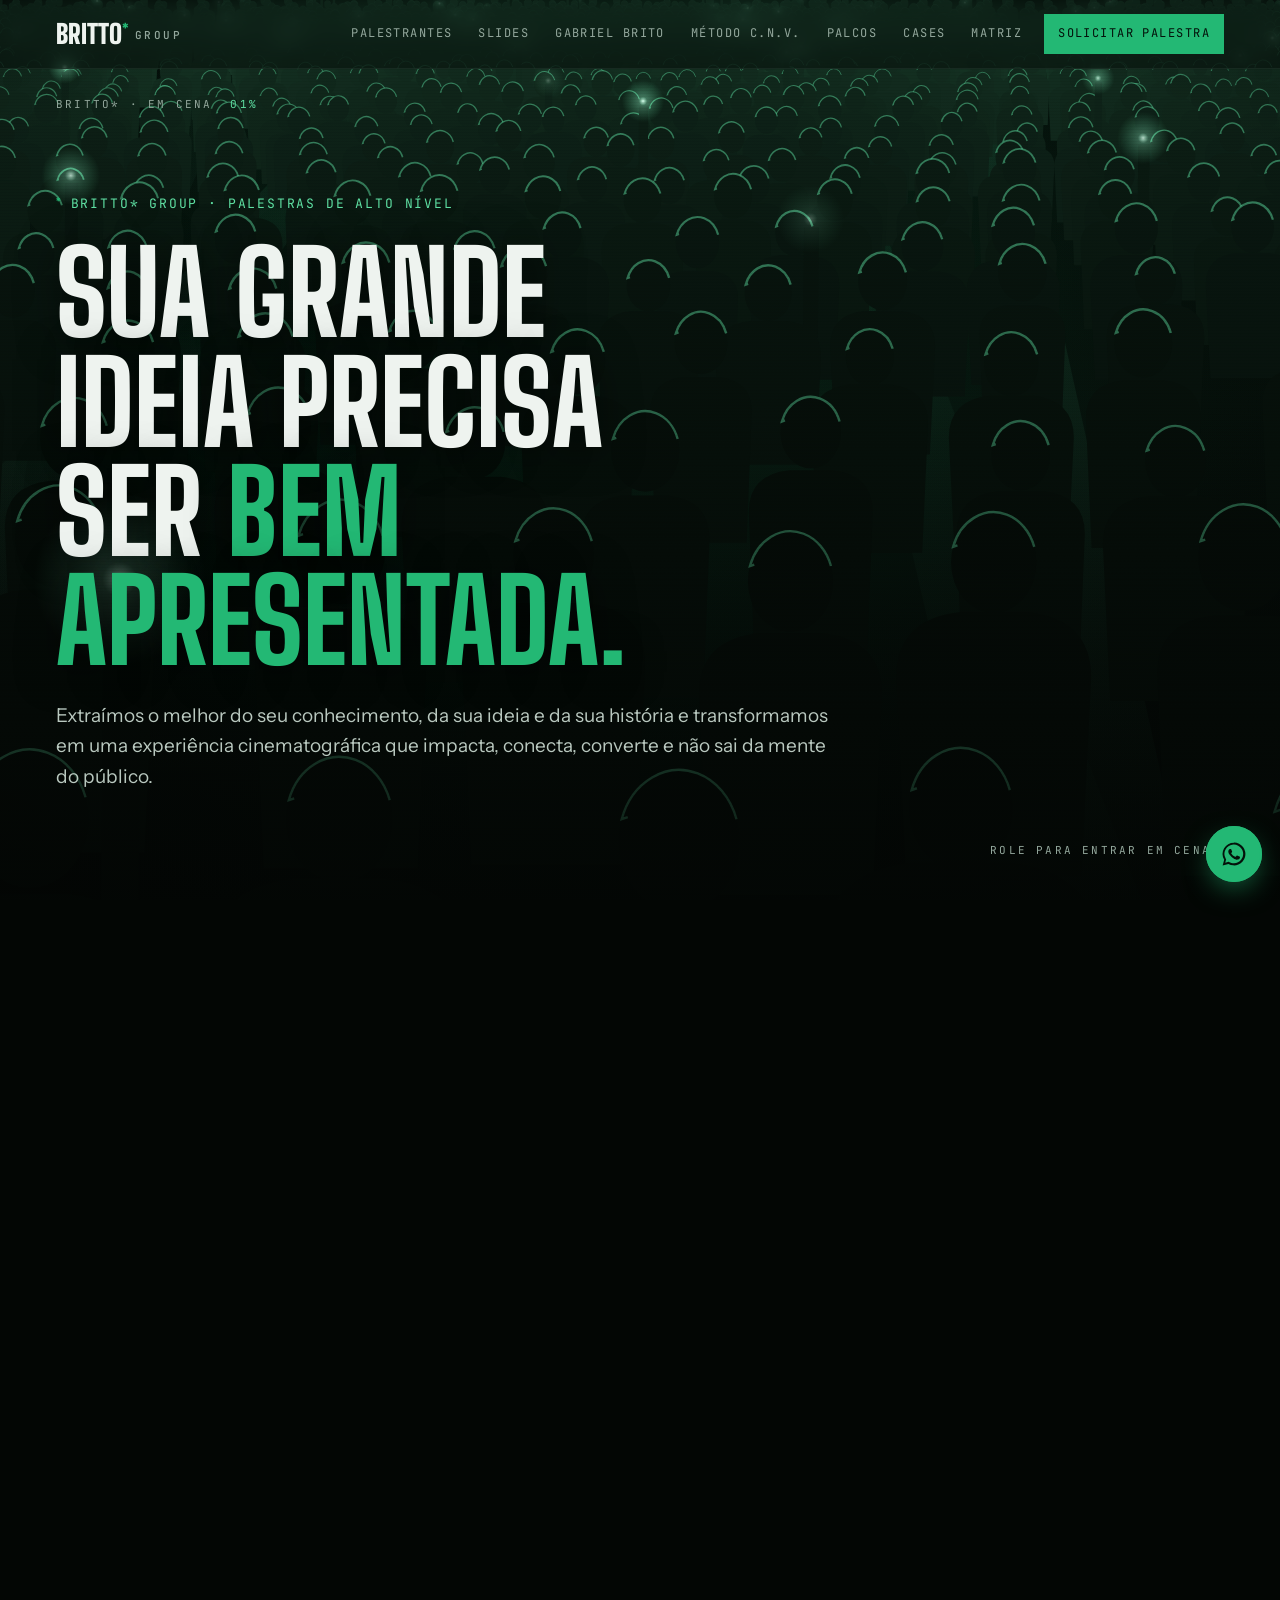
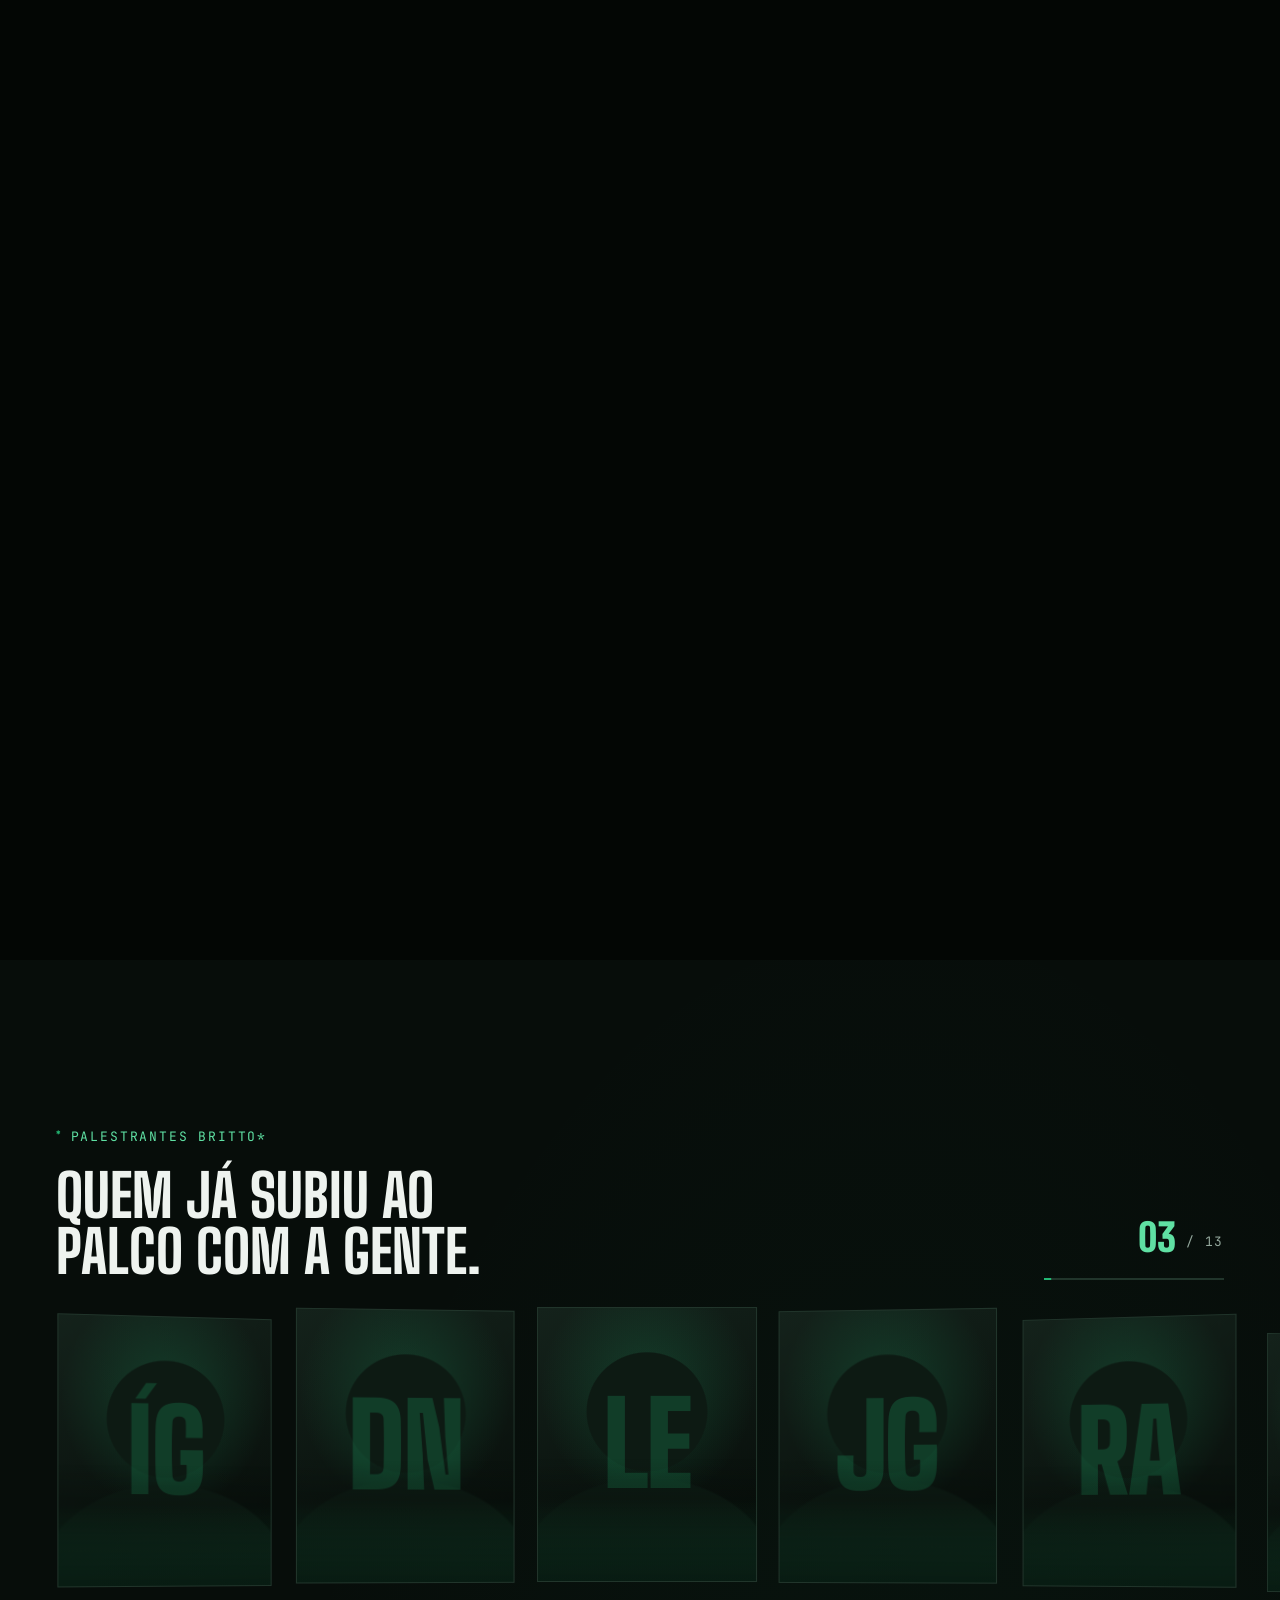
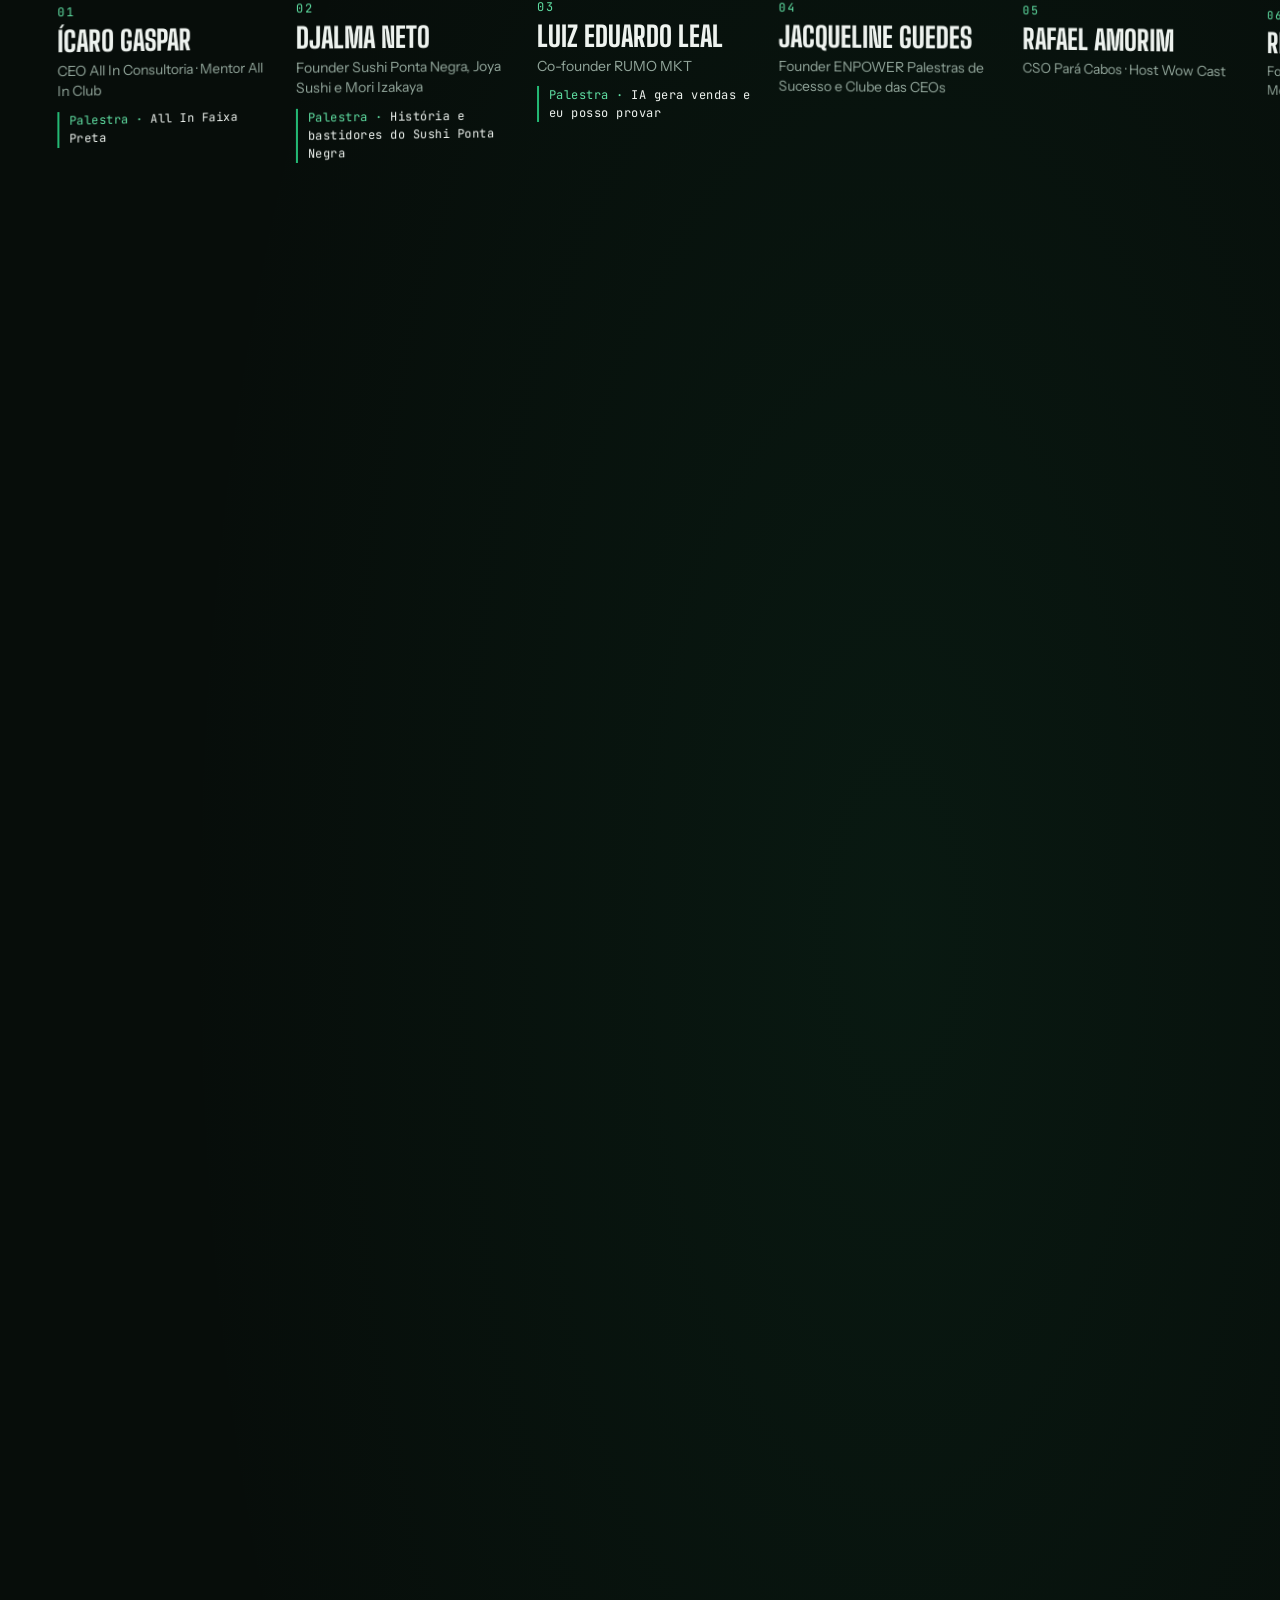
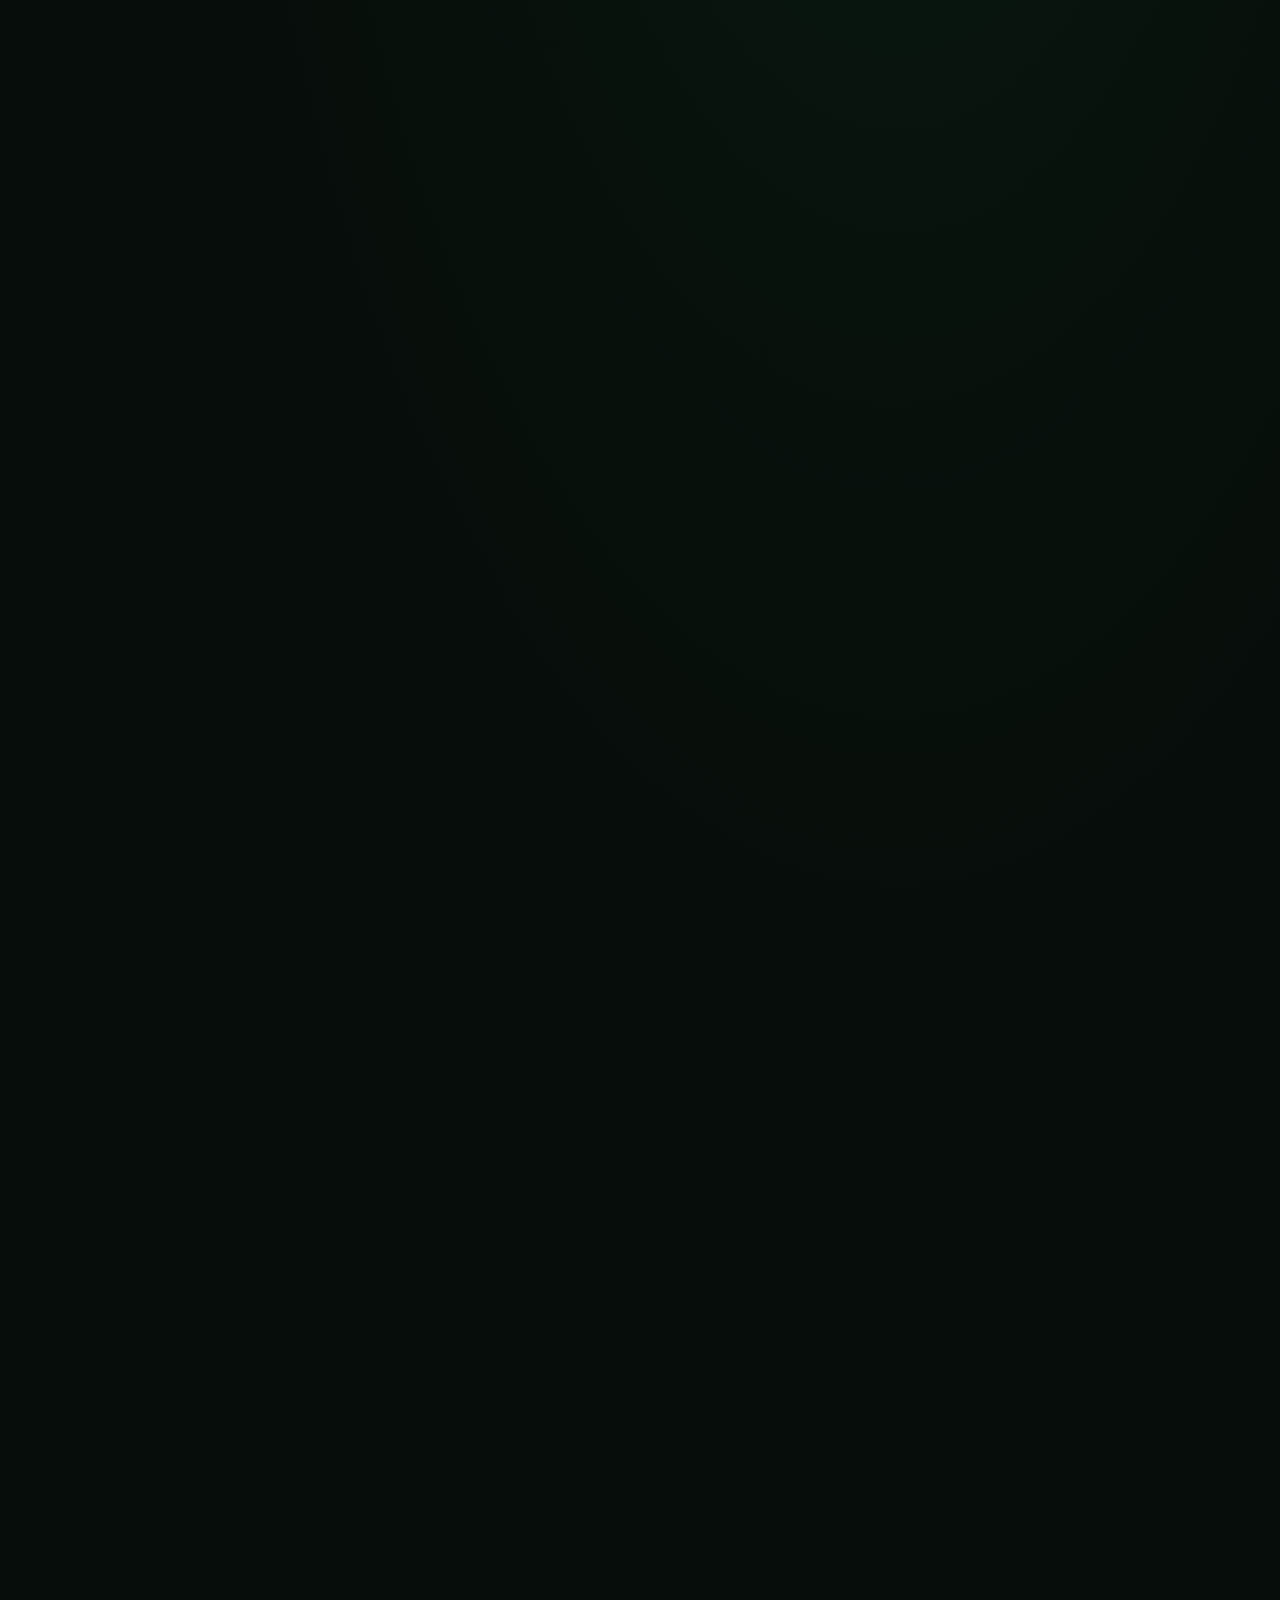
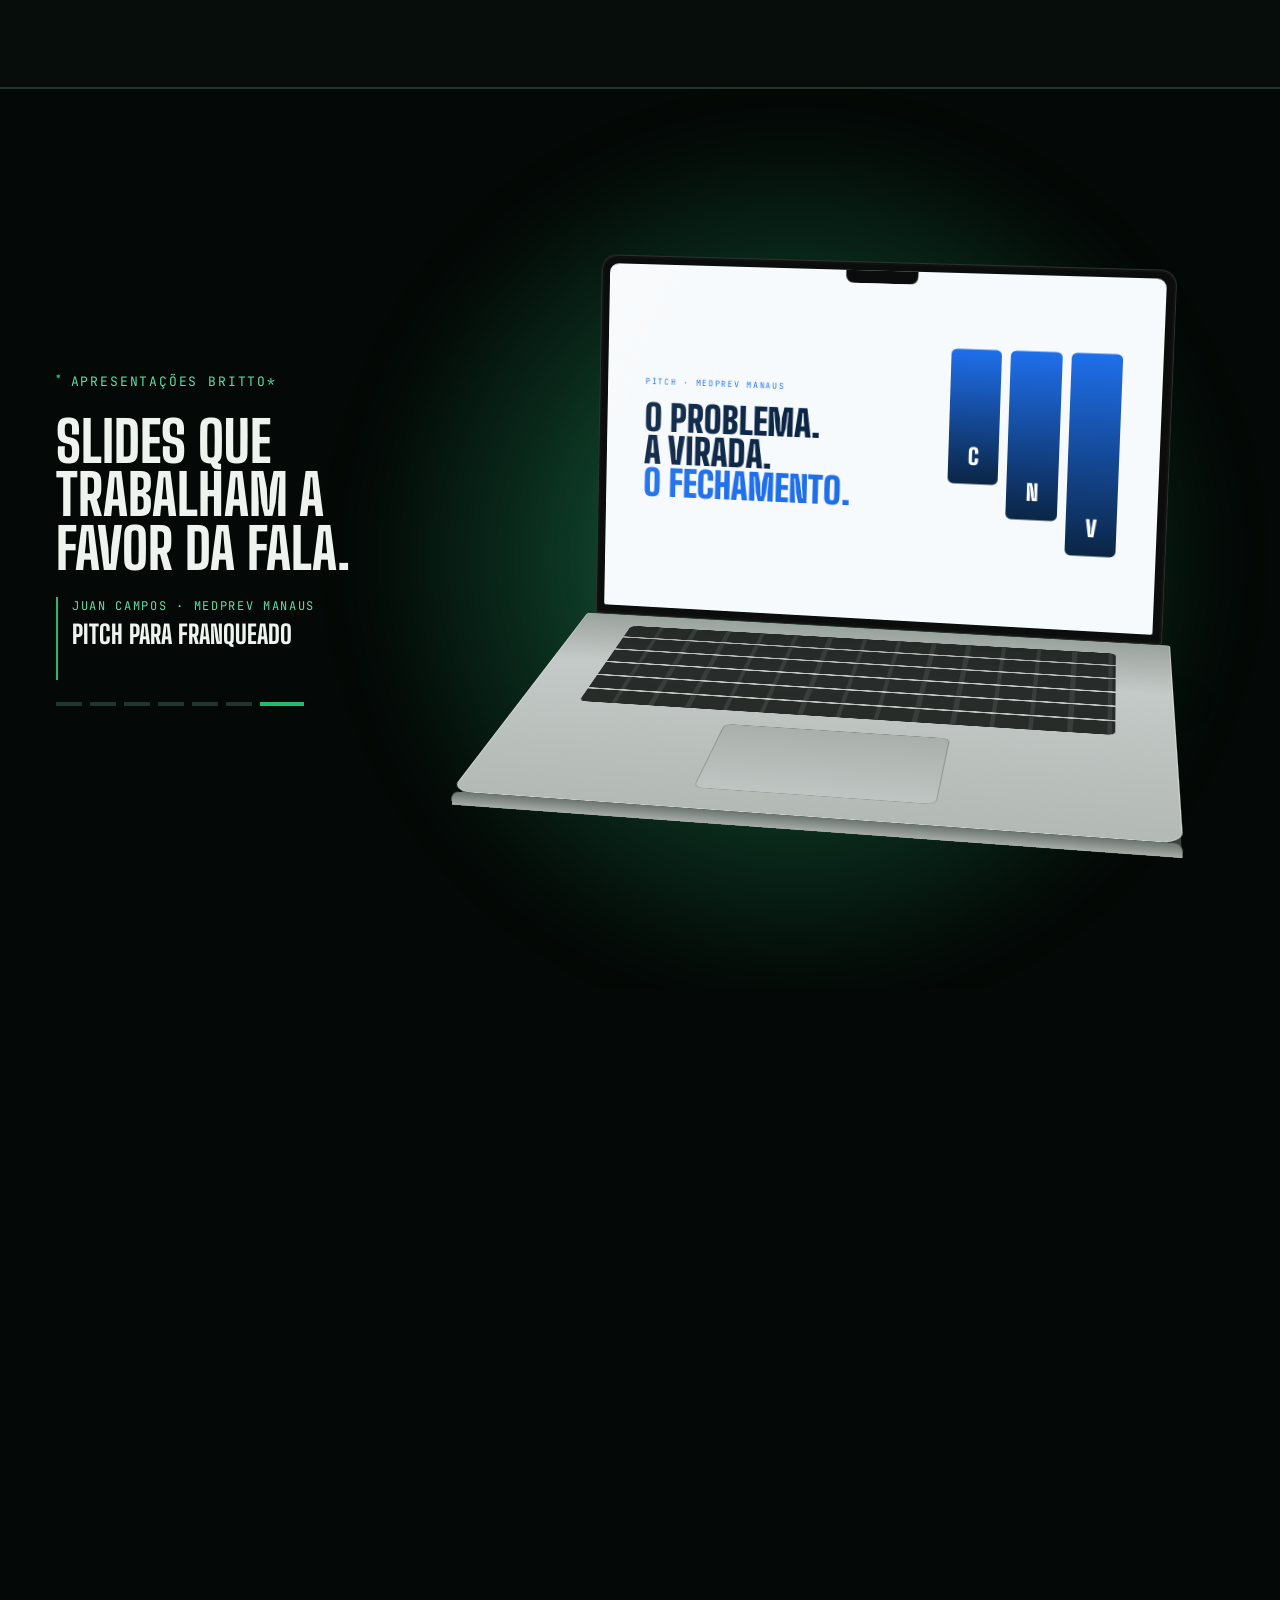
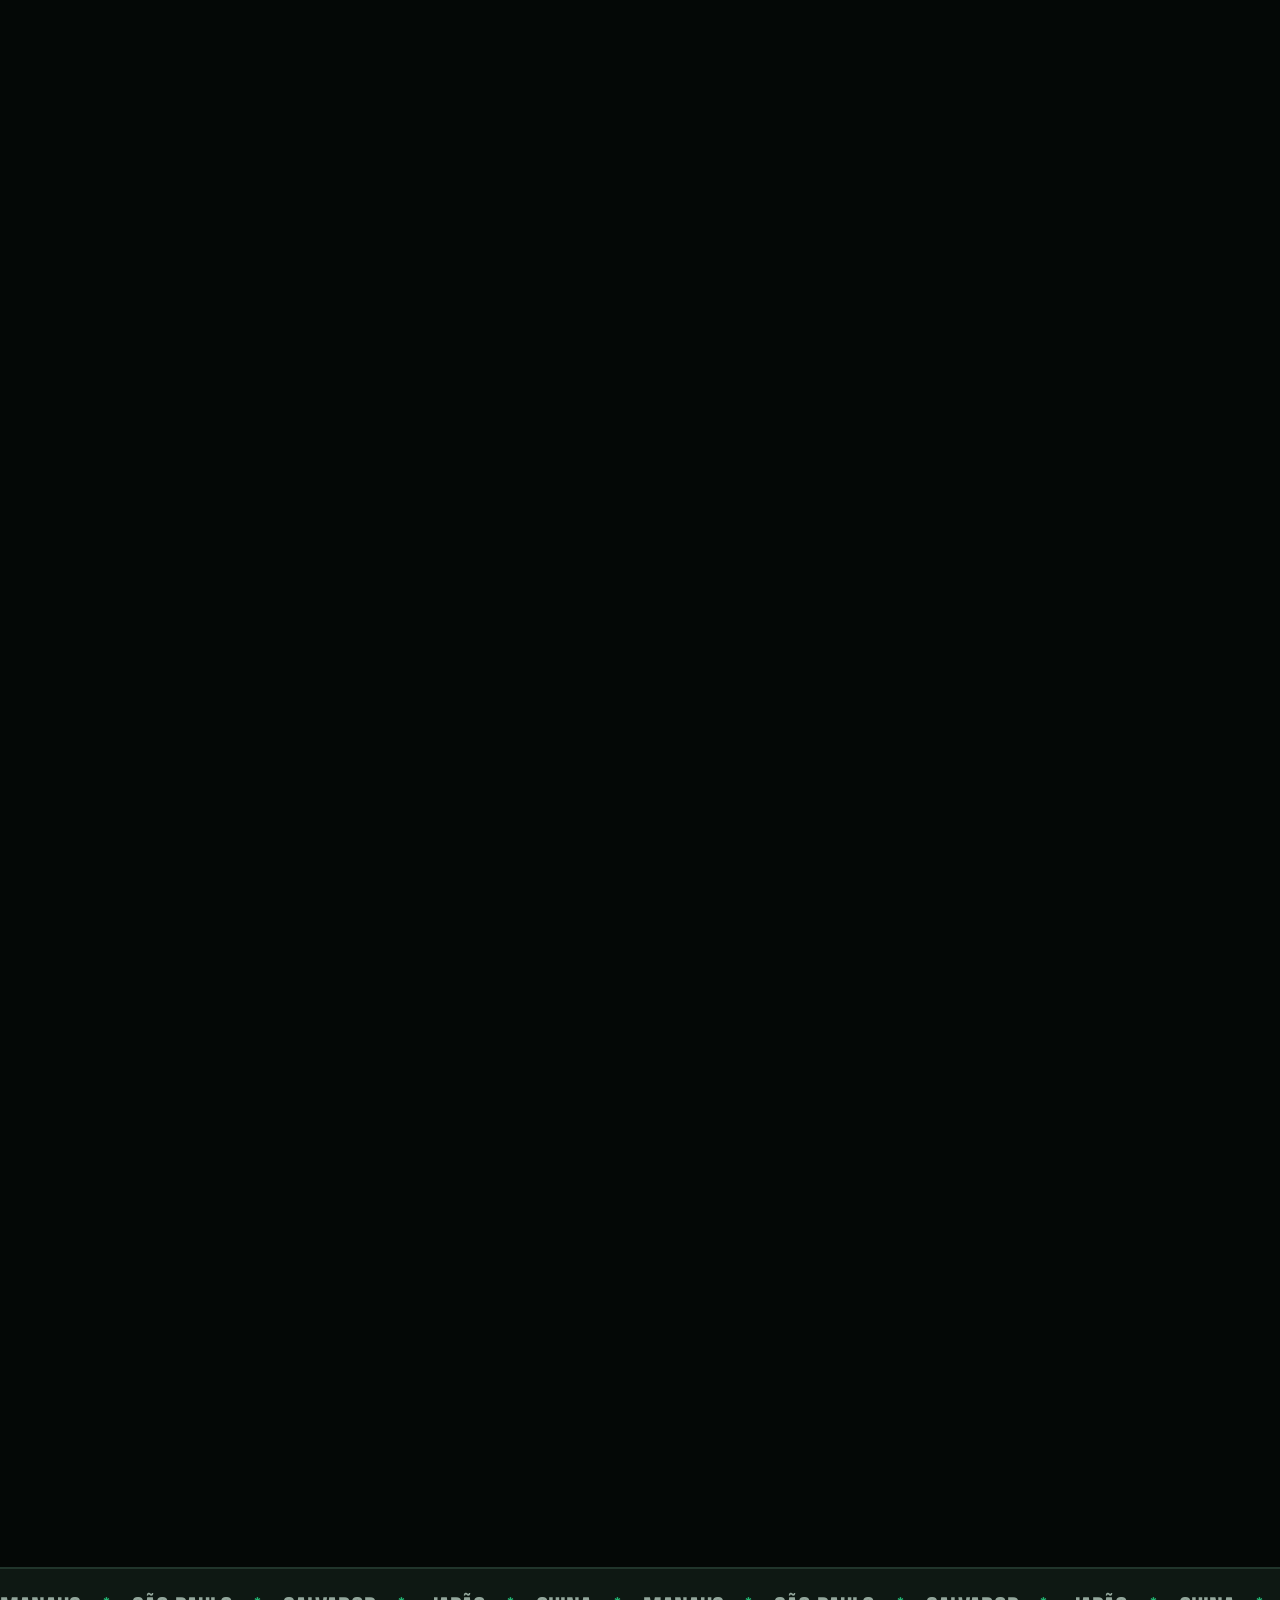
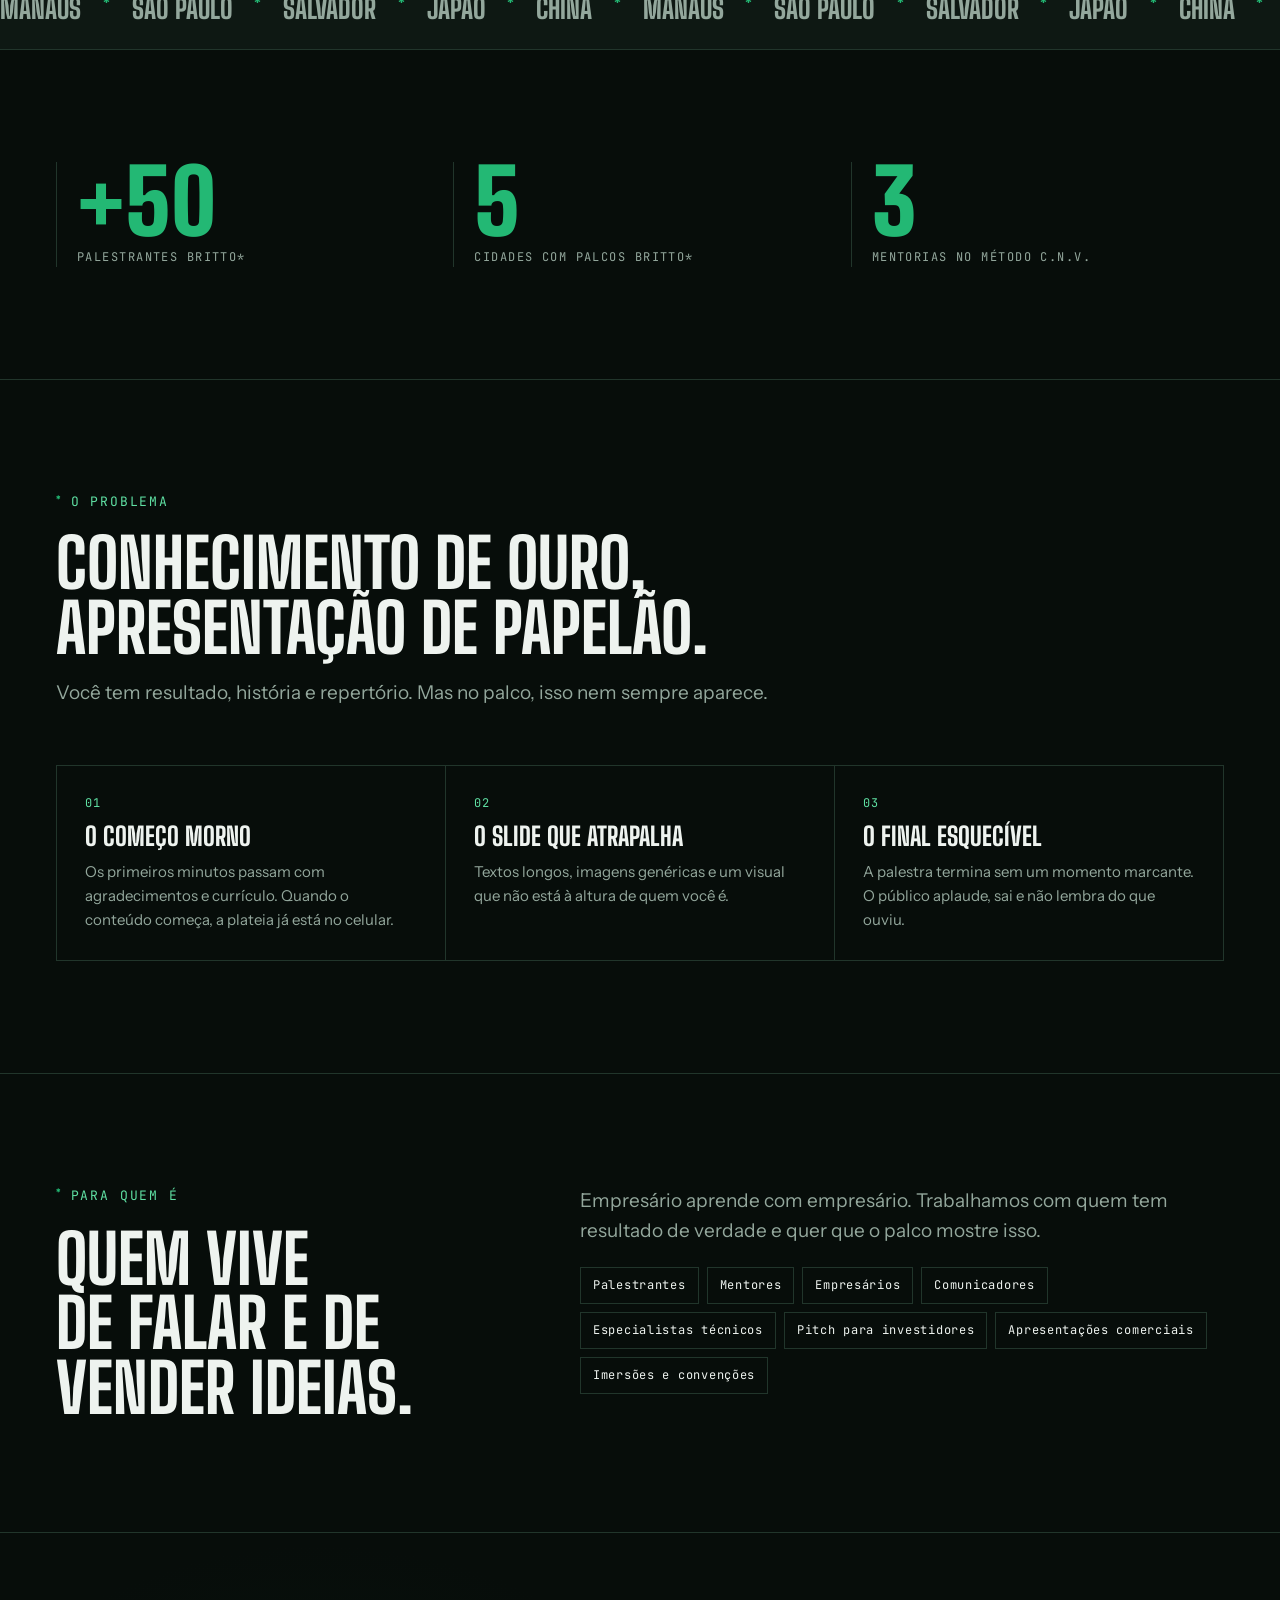
==== commit 9dcd5931: "Fotos reais do Gabriel Brito e faixa Em cena Retrato recortado de uma foto no palco, sete fotos em f" ====
--- a/index.html
+++ b/index.html
@@ -204,6 +204,17 @@
       <div class="btns" data-reveal>
         <a class="btn magnet" data-wa="Olá, Gabriel! Vim pelo site da BRITTO* GROUP e quero conversar sobre a minha próxima apresentação." href="#">Falar com o Gabriel <span class="arr">→</span></a>
       </div>
+    </div>
+  </div>
+  <div class="founder-reel" aria-label="Gabriel Brito em cena">
+    <div class="reel-track" id="reel-track">
+      <figure class="reel-item"><img src="img/gabriel/cena-7.jpg" alt="Gabriel Brito palestrando no palco" loading="lazy" decoding="async"><figcaption>No palco</figcaption></figure>
+      <figure class="reel-item"><img src="img/gabriel/cena-2.jpg" alt="Gabriel Brito em entrevista na rádio Rios FM" loading="lazy" decoding="async"><figcaption>Rádio · Rios FM</figcaption></figure>
+      <figure class="reel-item"><img src="img/gabriel/cena-8.jpg" alt="Gabriel Brito apresentando para uma plateia" loading="lazy" decoding="async"><figcaption>Evento</figcaption></figure>
+      <figure class="reel-item"><img src="img/gabriel/cena-3.jpg" alt="Gabriel Brito gravando um podcast" loading="lazy" decoding="async"><figcaption>Podcast</figcaption></figure>
+      <figure class="reel-item"><img src="img/gabriel/cena-4.jpg" alt="Gabriel Brito com microfone em meio à plateia" loading="lazy" decoding="async"><figcaption>Na plateia</figcaption></figure>
+      <figure class="reel-item"><img src="img/gabriel/cena-5.jpg" alt="Gabriel Brito falando ao microfone em um evento" loading="lazy" decoding="async"><figcaption>Imersão</figcaption></figure>
+      <figure class="reel-item"><img src="img/gabriel/cena-1.jpg" alt="Gabriel Brito nos bastidores" loading="lazy" decoding="async"><figcaption>Bastidores</figcaption></figure>
     </div>
   </div>
 </section>
--- a/css/style.css
+++ b/css/style.css
@@ -179,7 +179,7 @@
 .spk-photo img{position:absolute;inset:0;width:100%;height:100%;object-fit:cover;filter:grayscale(1) contrast(1.05) brightness(.9);transform:scale(1.02);transition:filter .5s,transform .8s var(--ease)}
 .spk-photo::after{content:"";position:absolute;inset:0;background:linear-gradient(0deg,rgba(4,10,7,.75),transparent 45%),linear-gradient(0deg,color-mix(in srgb,var(--verde) 35%,transparent),transparent 30%);opacity:.9;transition:opacity .4s;z-index:1}
 .spk-photo::before{content:"";position:absolute;left:0;right:0;bottom:0;height:3px;background:var(--verde);transform:scaleX(0);transform-origin:left;transition:transform .5s var(--ease);z-index:2}
-.spk.no-photo img{display:none}
+.spk.no-photo img{opacity:0}
 .spk-ini{position:absolute;inset:0;display:grid;place-items:center;font-family:var(--f-display);font-weight:900;font-size:clamp(5rem,9vw,7.5rem);line-height:1;color:var(--verde);opacity:.22;letter-spacing:-.02em;transition:opacity .4s,transform .8s var(--ease)}
 .spk:not(.no-photo) .spk-ini{display:none}
 /* silhueta de cabeça e ombros enquanto a foto não chega */
@@ -303,10 +303,10 @@
 .founder-grid{position:relative;z-index:1;display:grid;grid-template-columns:minmax(0,5fr) minmax(0,6fr);gap:clamp(32px,6vw,90px);align-items:center}
 .founder-photo{position:relative;margin:0;aspect-ratio:4/5;overflow:hidden;border:1px solid var(--line);background:linear-gradient(170deg,#0b1712,#030604);isolation:isolate;clip-path:inset(calc((1 - var(--lit)) * 50%) 0 calc((1 - var(--lit)) * 50%) 0)}
 .founder-photo img{position:absolute;inset:0;width:100%;height:100%;object-fit:cover;filter:grayscale(calc(1 - var(--lit))) contrast(1.05);transform:scale(calc(1.15 - var(--lit) * .15))}
-.founder-photo.no-photo img{display:none}
+.founder-photo.no-photo img{opacity:0}
 .founder-photo:not(.no-photo) .founder-sil{display:none}
 .founder-beam{position:absolute;left:50%;top:-5%;width:90%;height:100%;transform:translateX(-50%);background:linear-gradient(180deg,rgba(200,255,225,.35),rgba(95,224,163,.05));clip-path:polygon(42% 0,58% 0,100% 100%,0 100%);opacity:calc(var(--lit) * .9);z-index:0}
-.founder-photo:not(.no-photo) .founder-beam{mix-blend-mode:screen;opacity:calc(var(--lit) * .35);z-index:1}
+.founder-photo:not(.no-photo) .founder-beam{display:none}
 .founder-sil{position:absolute;left:50%;bottom:0;height:78%;transform:translateX(-50%);fill:#010201;filter:drop-shadow(0 0 calc(var(--lit) * 14px) rgba(150,255,210,.7));z-index:1}
 .founder-photo::after{content:"";position:absolute;inset:0;background:linear-gradient(0deg,rgba(3,6,4,.9),transparent 40%);z-index:2}
 .founder-photo figcaption{position:absolute;left:20px;bottom:18px;z-index:3;display:flex;flex-direction:column;gap:4px}
@@ -318,7 +318,15 @@
 .founder-facts li{display:flex;flex-direction:column;gap:4px}
 .founder-facts b{font-family:var(--f-display);font-weight:900;font-size:clamp(2.4rem,4vw,3.4rem);line-height:.9;color:var(--verde)}
 .founder-facts span{font-family:var(--f-mono);font-size:.6875rem;letter-spacing:.1em;text-transform:uppercase;color:var(--mute)}
-@media (max-width:899px){.founder-grid{grid-template-columns:1fr}.founder-photo{max-width:420px}}
+.founder-reel{position:relative;z-index:1;margin-top:clamp(48px,7vw,90px);overflow:hidden}
+.reel-track{display:flex;gap:16px;width:max-content;padding-inline:max(16px,calc((100vw - 1200px)/2 + 16px));transform:translate3d(var(--rx,0px),0,0);will-change:transform}
+.reel-item{position:relative;margin:0;flex:0 0 auto;width:clamp(260px,30vw,420px);aspect-ratio:16/9;overflow:hidden;border:1px solid var(--line);transition:border-color .3s,transform .5s var(--ease)}
+.reel-item img{width:100%;height:100%;object-fit:cover;display:block;filter:grayscale(.85) brightness(.85);transform:scale(1.04);transition:filter .5s,transform .8s var(--ease)}
+.reel-item:nth-child(even){transform:translateY(24px)}
+.reel-item figcaption{position:absolute;left:12px;bottom:10px;font-family:var(--f-mono);font-size:.6875rem;letter-spacing:.14em;text-transform:uppercase;color:var(--paper);background:rgba(3,6,4,.7);padding:5px 8px}
+.reel-item:hover{border-color:var(--verde)}
+.reel-item:hover img{filter:none;transform:scale(1.1)}
+@media (max-width:899px){.founder-grid{grid-template-columns:1fr}.founder-photo{max-width:420px}.founder-reel{overflow-x:auto;scrollbar-width:none}.reel-track{transform:none}.reel-item{width:72vw}}
 @media (max-width:480px){.founder-facts{grid-template-columns:1fr 1fr}}
 
 /* ---------- método C.N.V.: ideia → roteiro → slide → brilho ---------- */
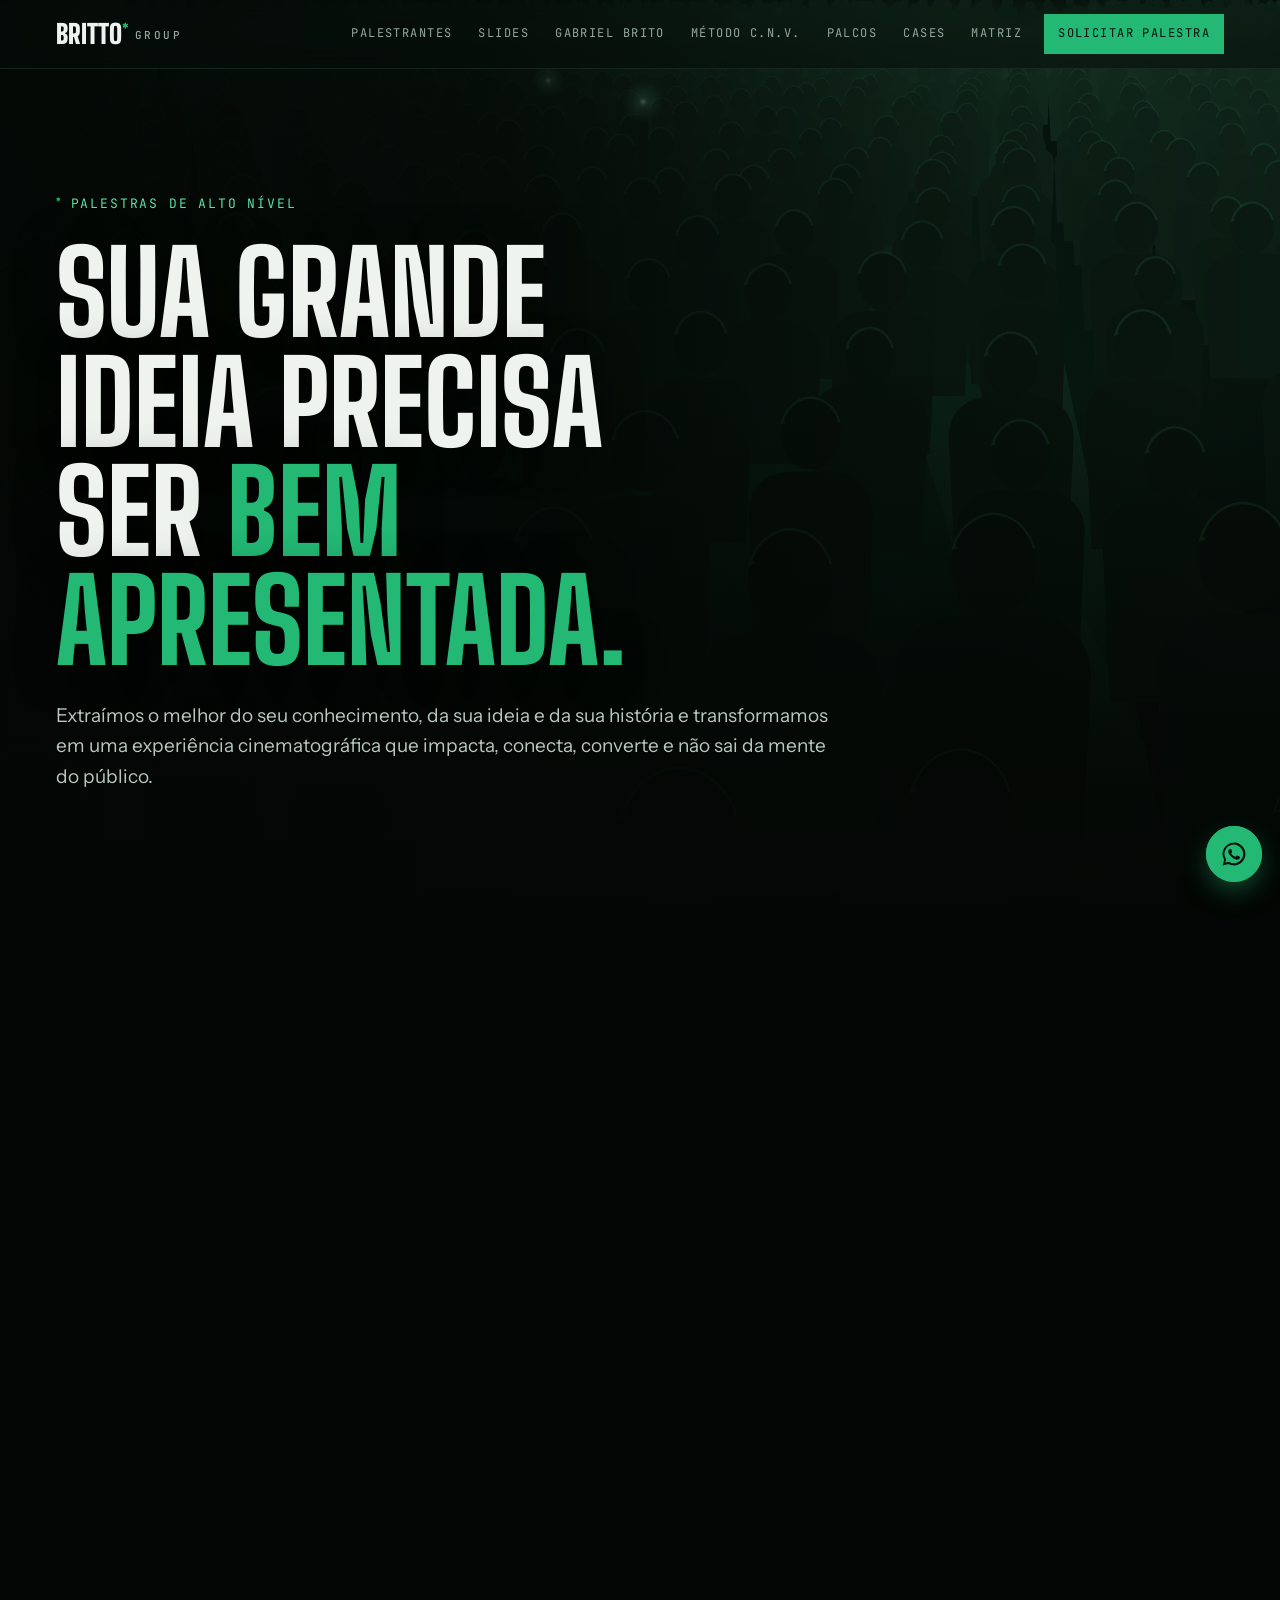
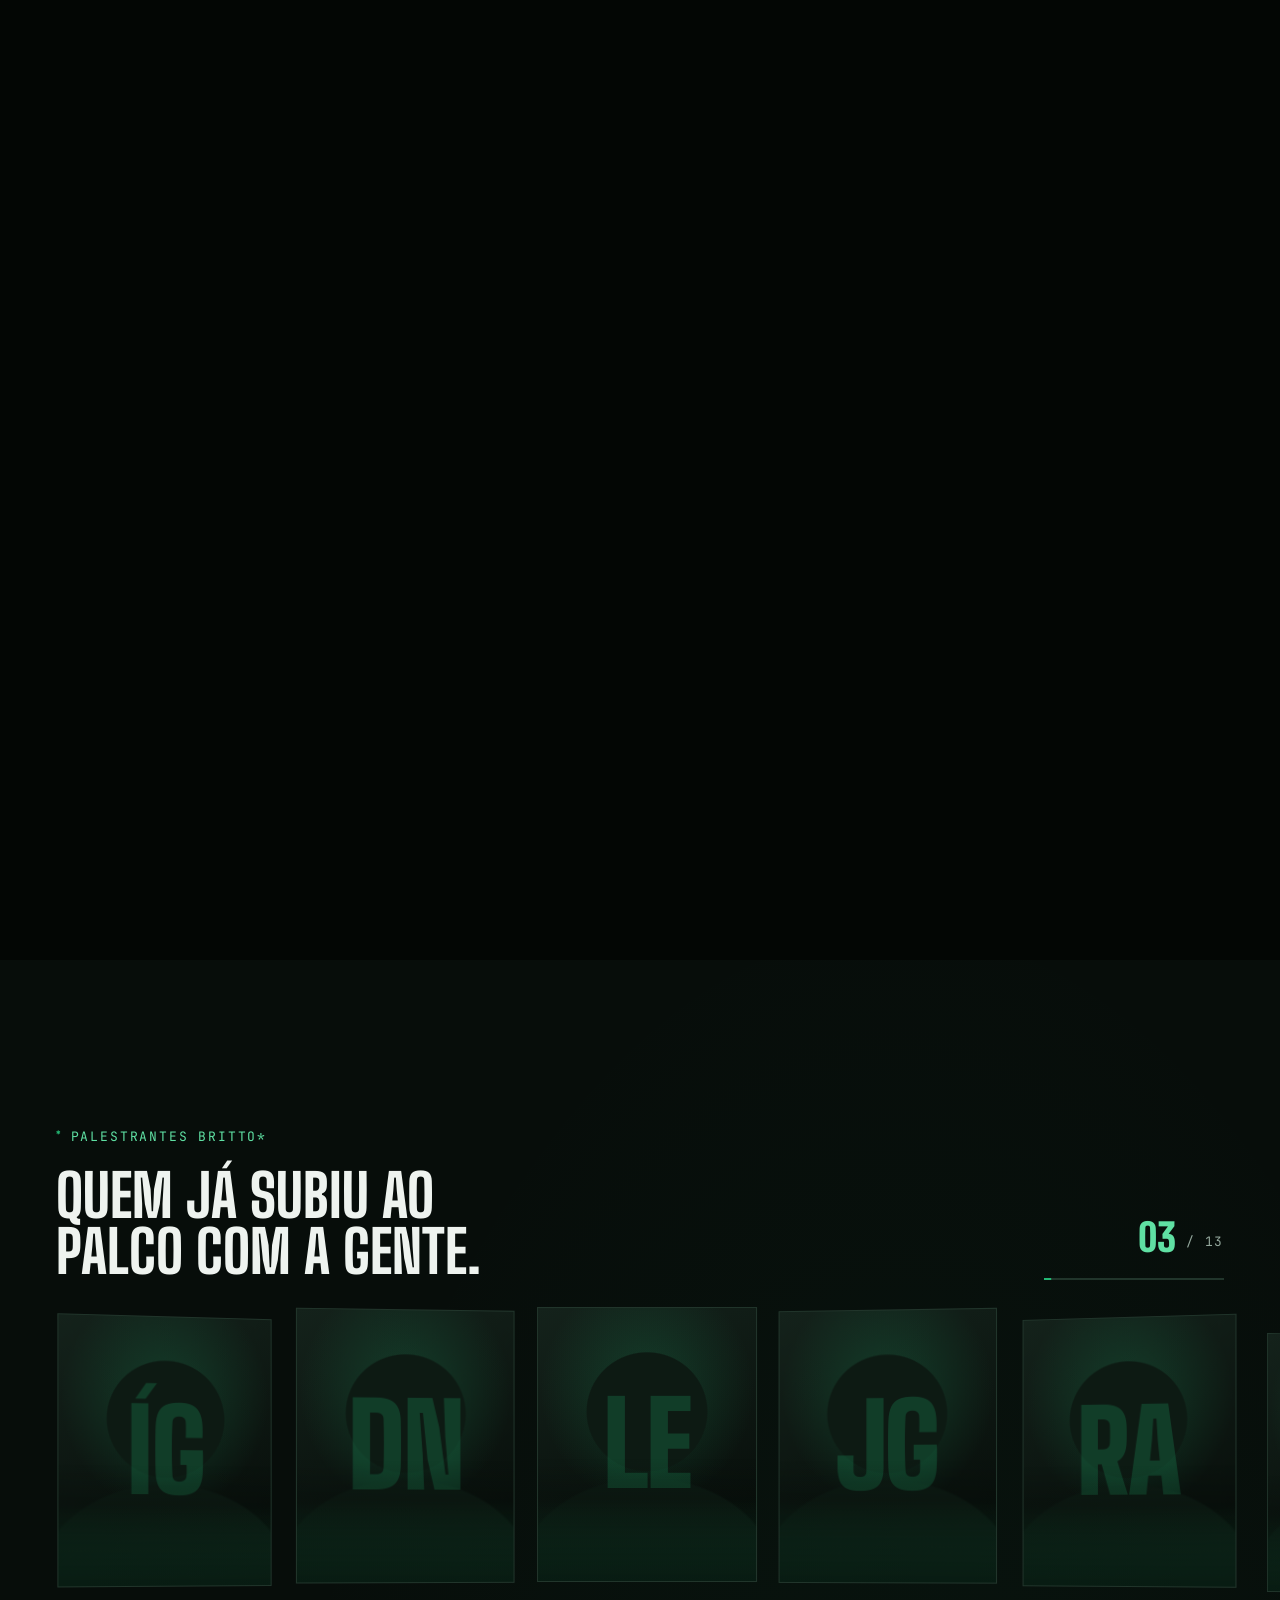
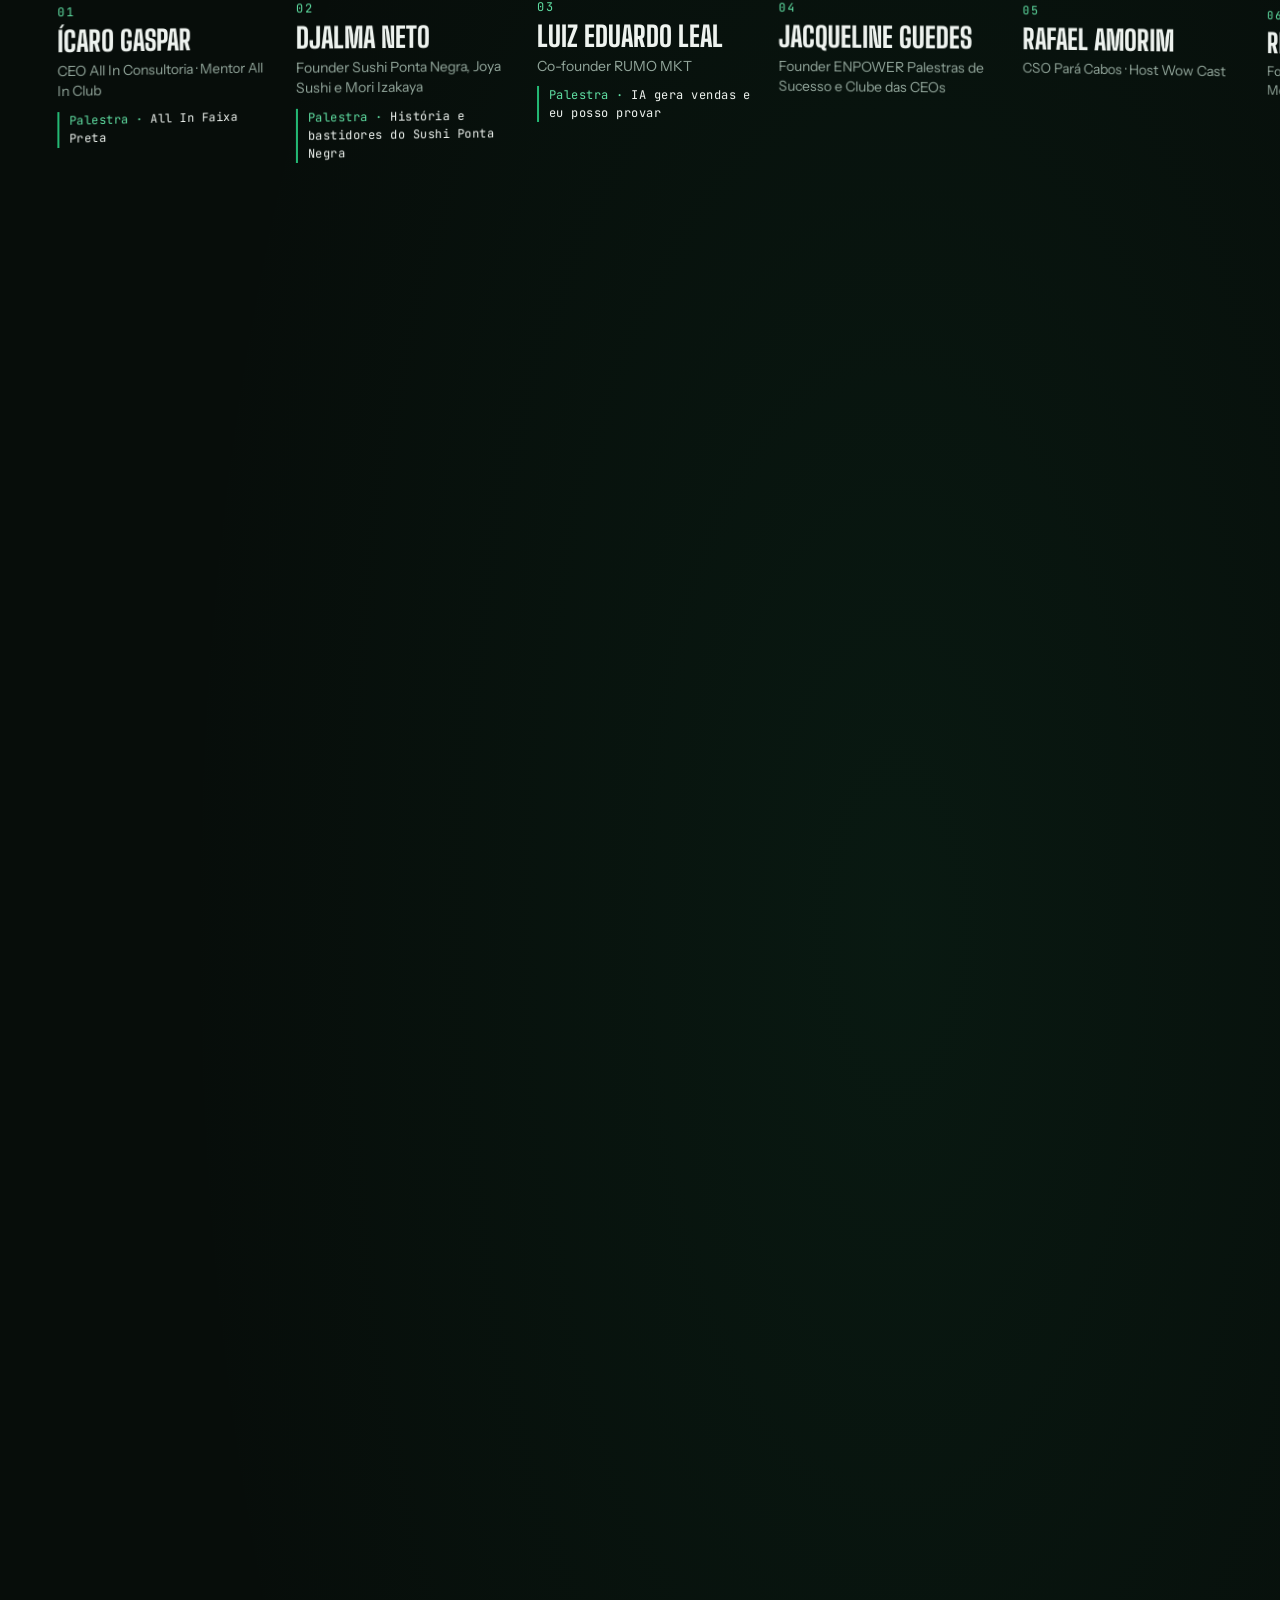
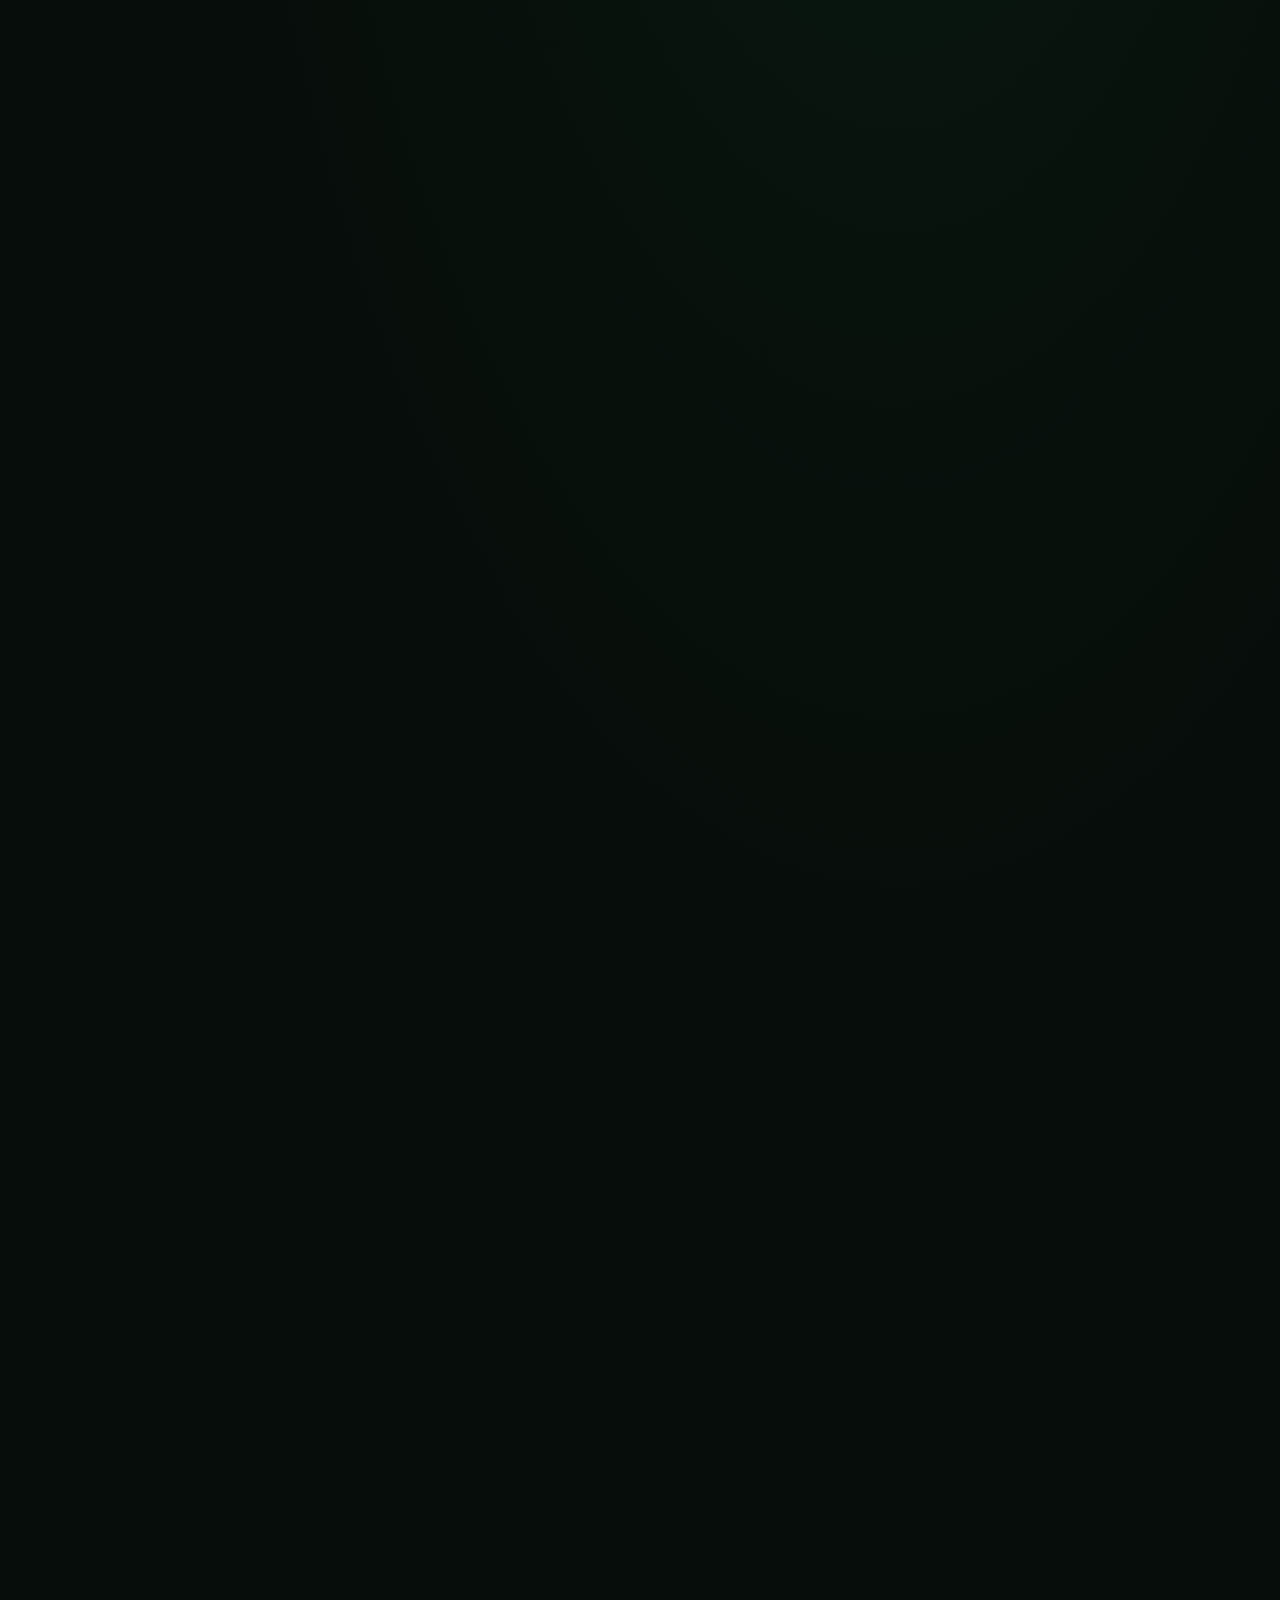
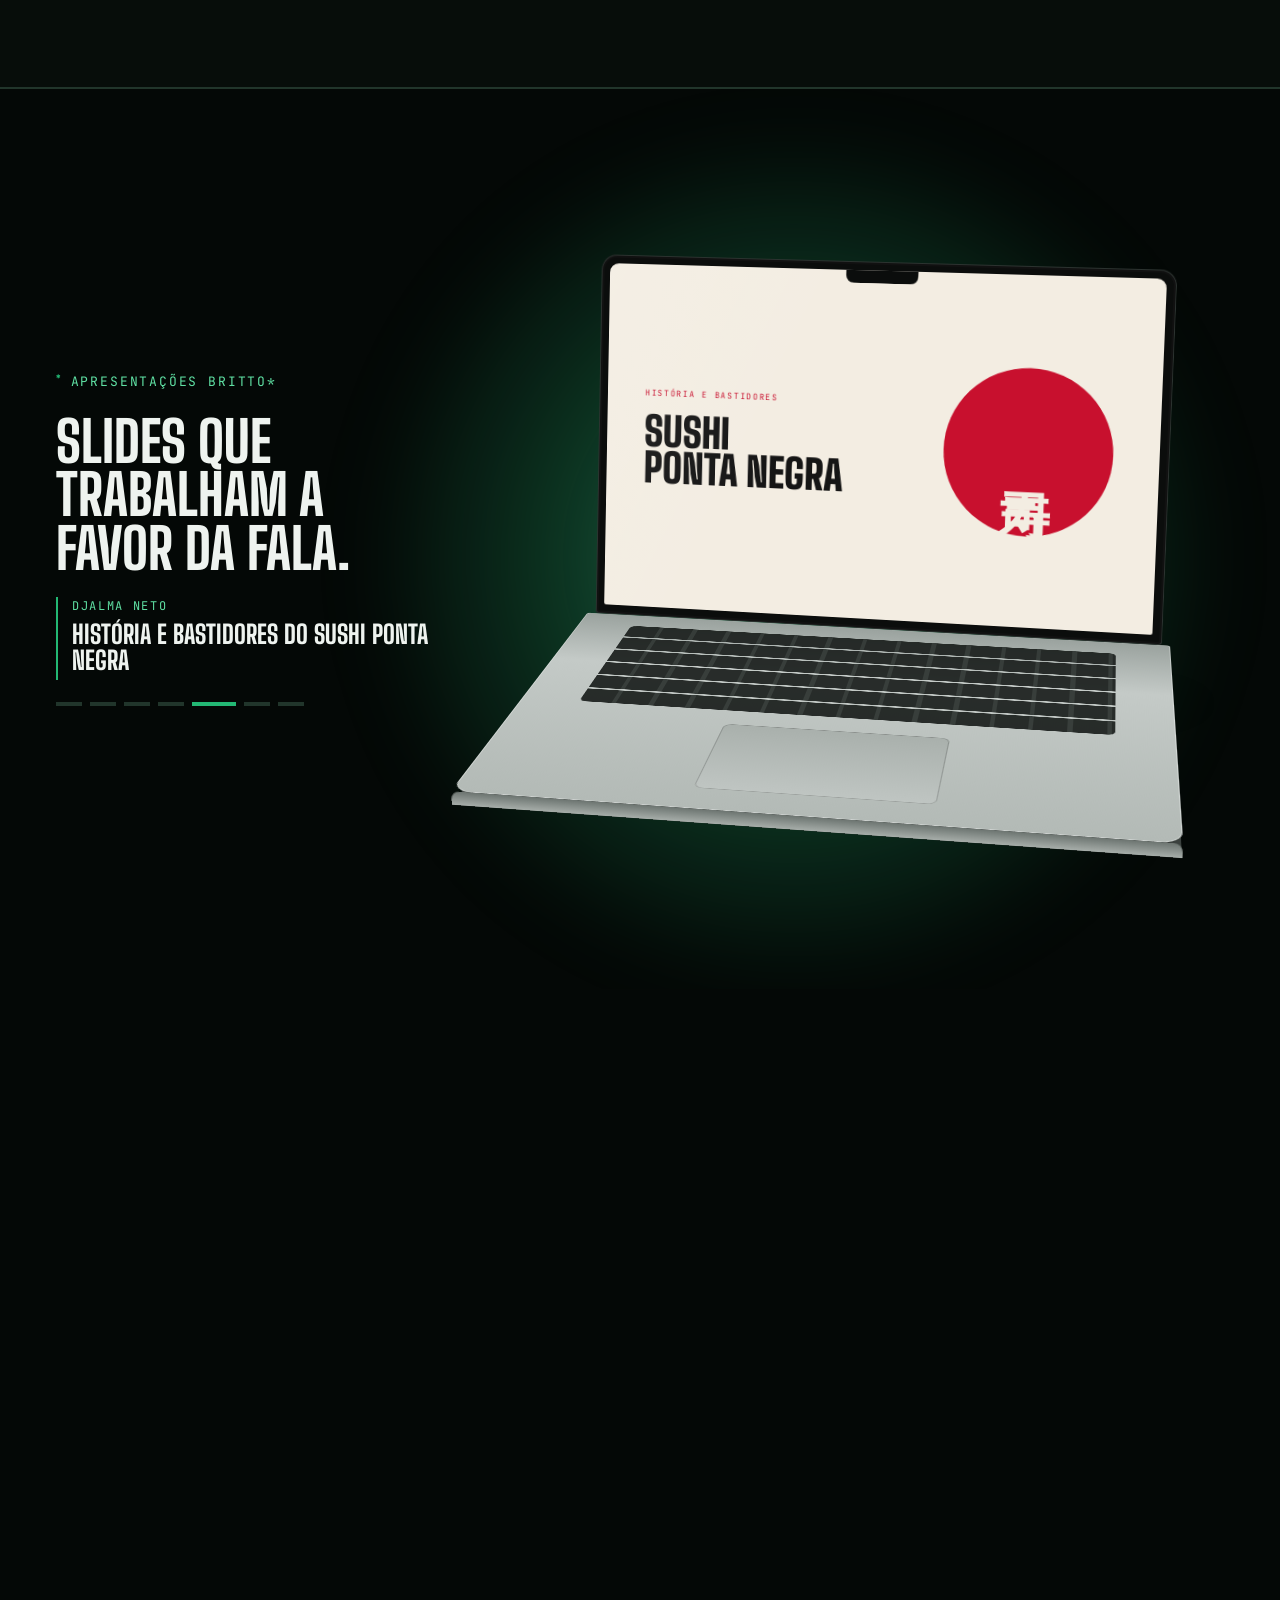
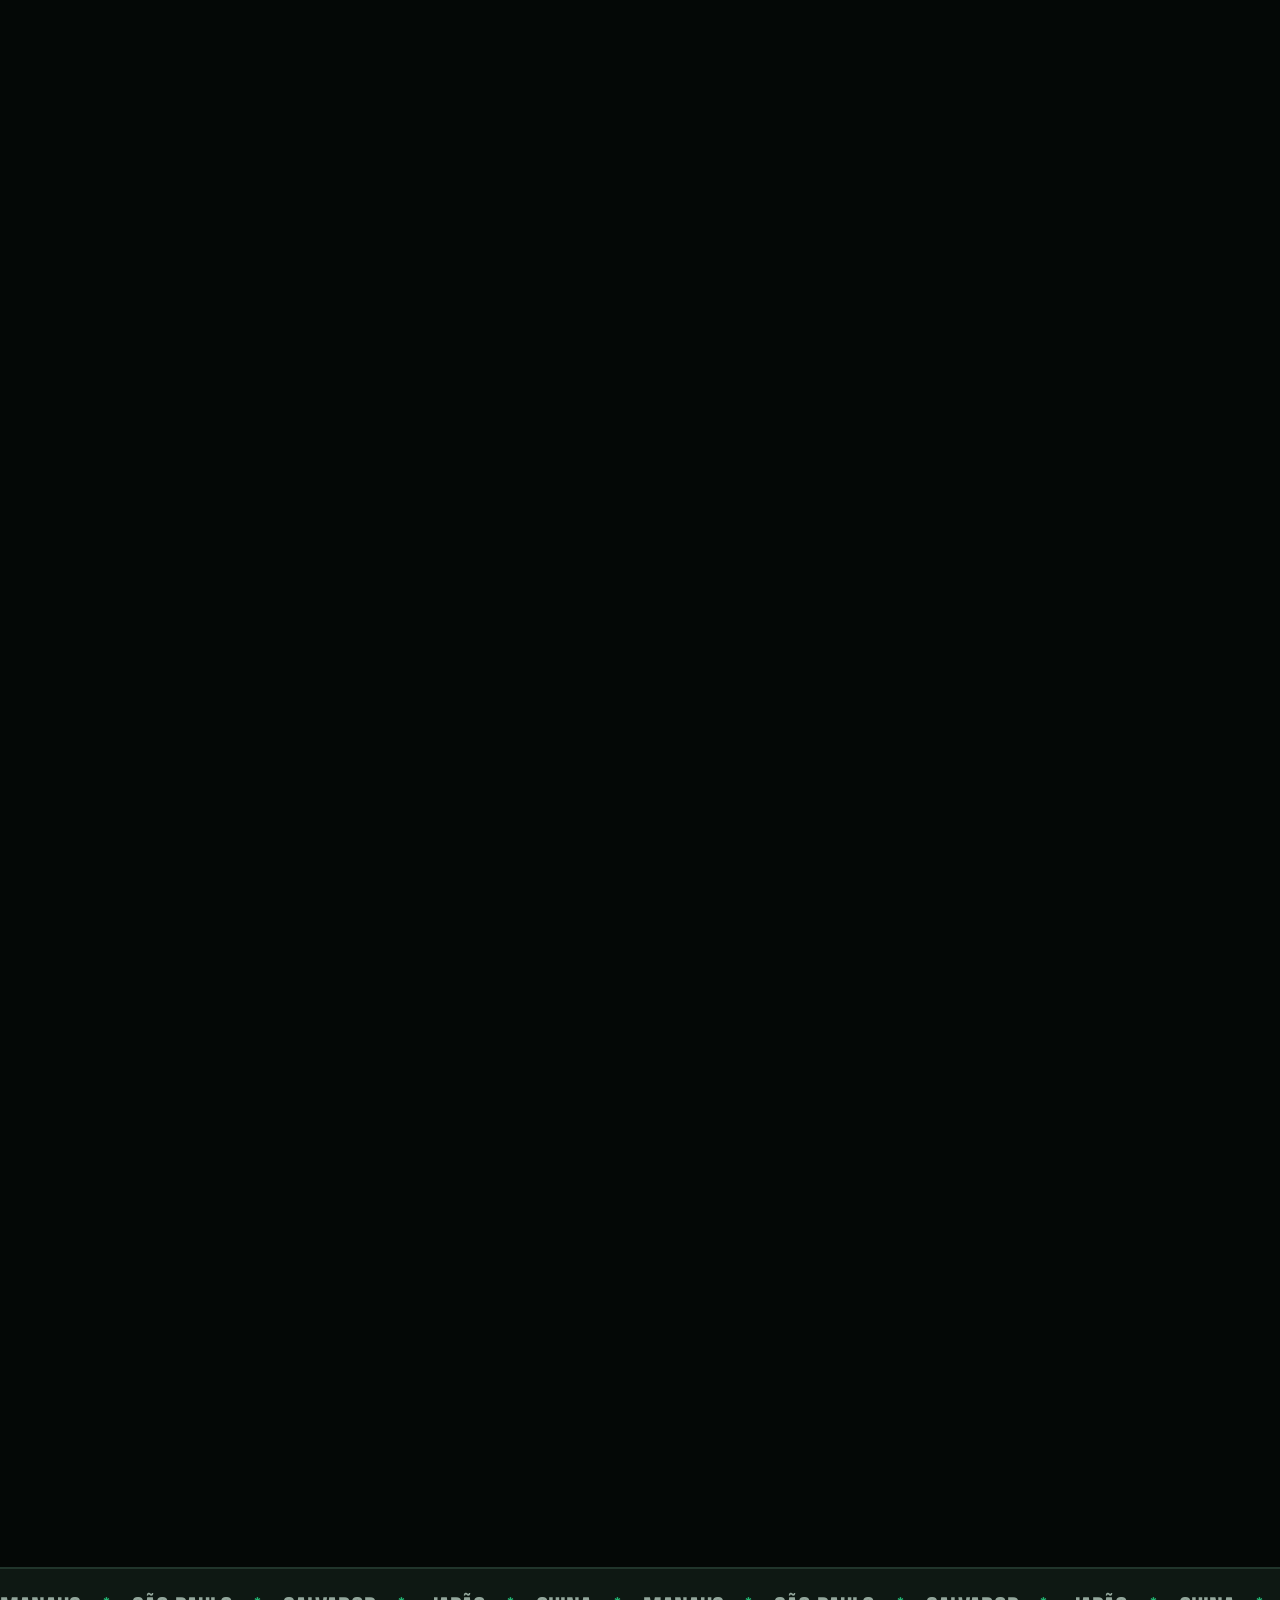
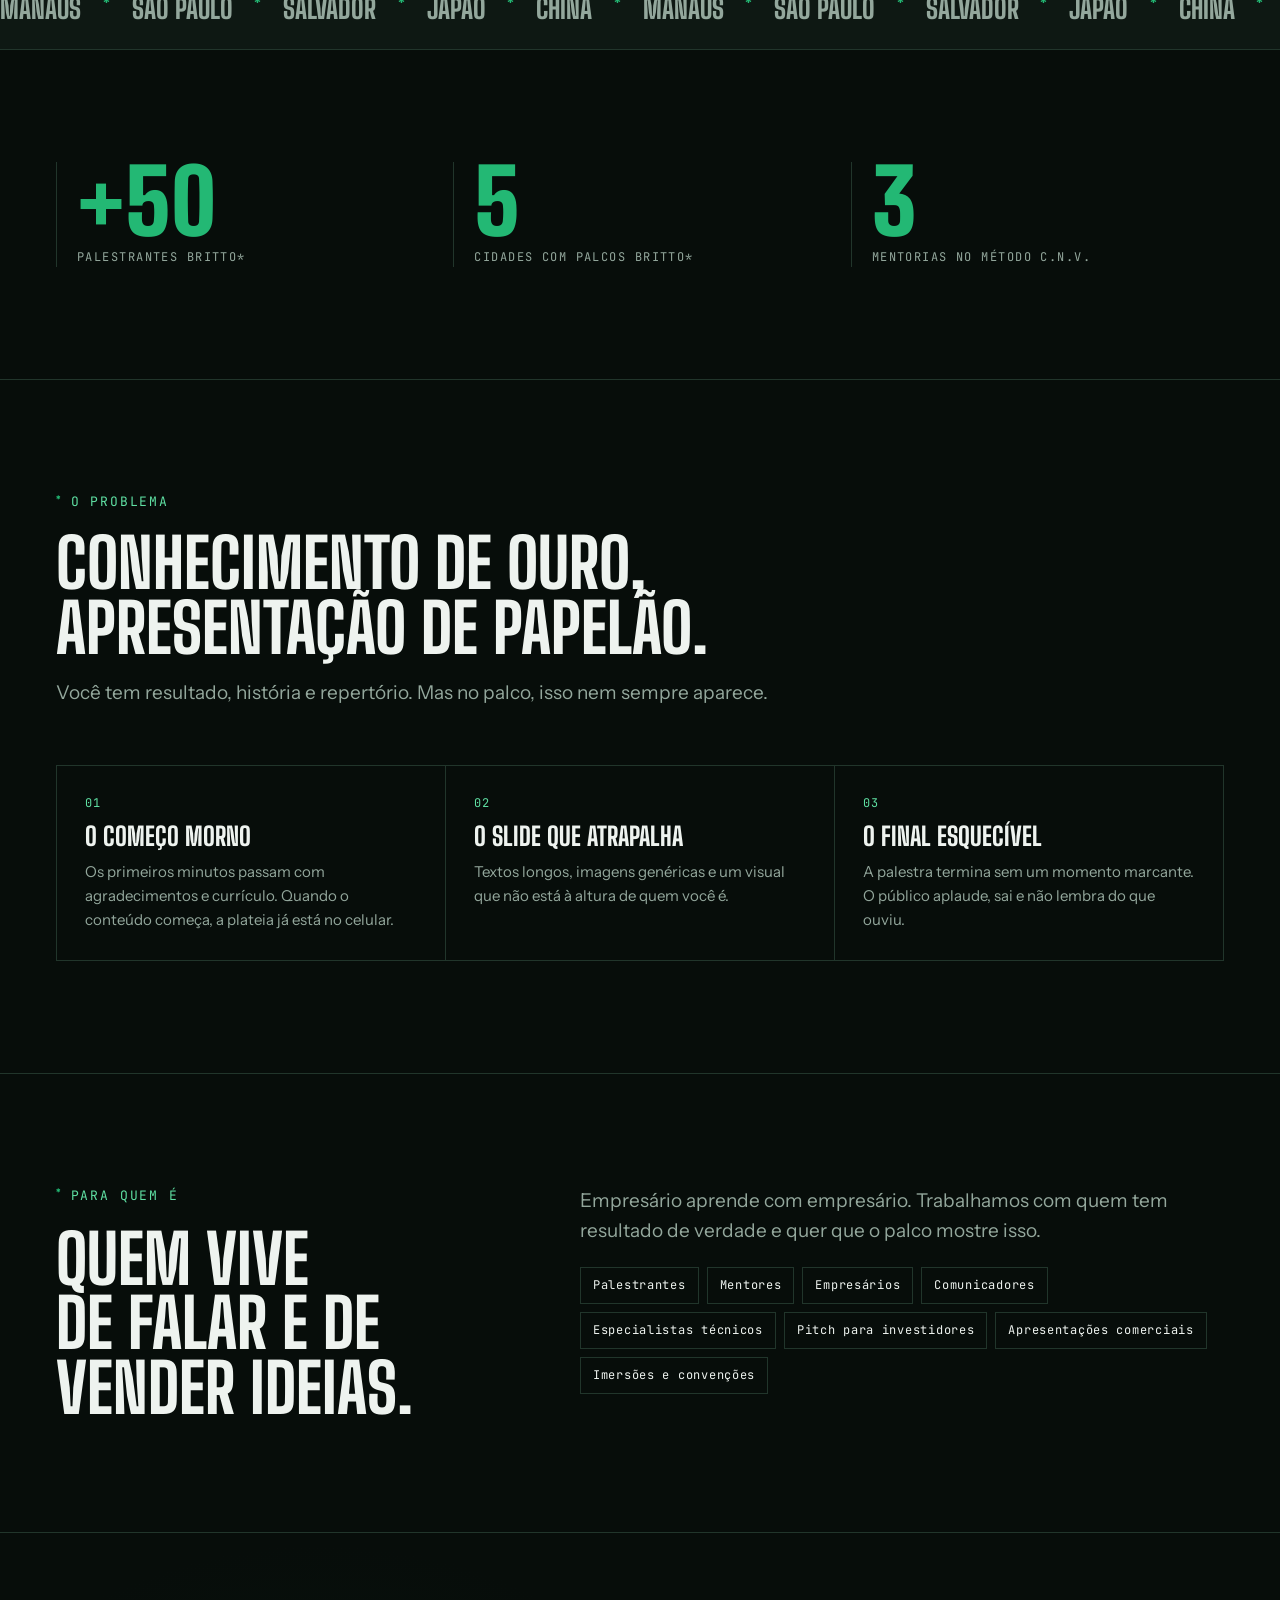
==== commit 4887e000: "Abertura mais limpa Contornos da plateia e luzes de celular discretos na primeira tela, ganhando for" ====
--- a/index.html
+++ b/index.html
@@ -44,7 +44,7 @@
 
     <div class="beat beat-1" data-in="0" data-out="0.13">
       <div class="wrap">
-        <p class="eyebrow">BRITTO* GROUP · Palestras de alto nível</p>
+        <p class="eyebrow">Palestras de alto nível</p>
         <h1>Sua grande ideia precisa ser <em>bem apresentada.</em></h1>
         <p class="lede">Extraímos o melhor do seu conhecimento, da sua ideia e da sua história e transformamos em uma experiência cinematográfica que impacta, conecta, converte e não sai da mente do público.</p>
       </div>
@@ -75,7 +75,6 @@
     </div>
 
     <div class="scroll-hint" aria-hidden="true"><span>Role para entrar em cena</span><i></i></div>
-    <div class="stage-hud" aria-hidden="true"><span>BRITTO* · em cena</span><span id="hud-pct">00%</span></div>
   </div>
 </section>
 
--- a/css/style.css
+++ b/css/style.css
@@ -95,7 +95,7 @@
 .beat .wrap{width:100%}
 .beat.on{visibility:visible}
 .beat.on .btns,.beat.on a,.beat.on button{pointer-events:auto}
-.beat-1{align-items:flex-end;padding-bottom:clamp(64px,12vh,140px);background:linear-gradient(0deg,rgba(3,6,4,.85),rgba(3,6,4,.35) 55%,transparent)}
+.beat-1{align-items:flex-end;padding-bottom:clamp(64px,12vh,140px);background:linear-gradient(90deg,rgba(3,6,4,.94) 0%,rgba(3,6,4,.8) 38%,rgba(3,6,4,.25) 70%,transparent),linear-gradient(0deg,rgba(3,6,4,.9),transparent 60%)}
 .beat-1 .wrap{display:grid;gap:24px}
 .beat-1 h1 em{font-style:normal;color:var(--verde)}
 .beat-1 h1{max-width:12ch;text-shadow:0 4px 40px rgba(0,0,0,.6)}
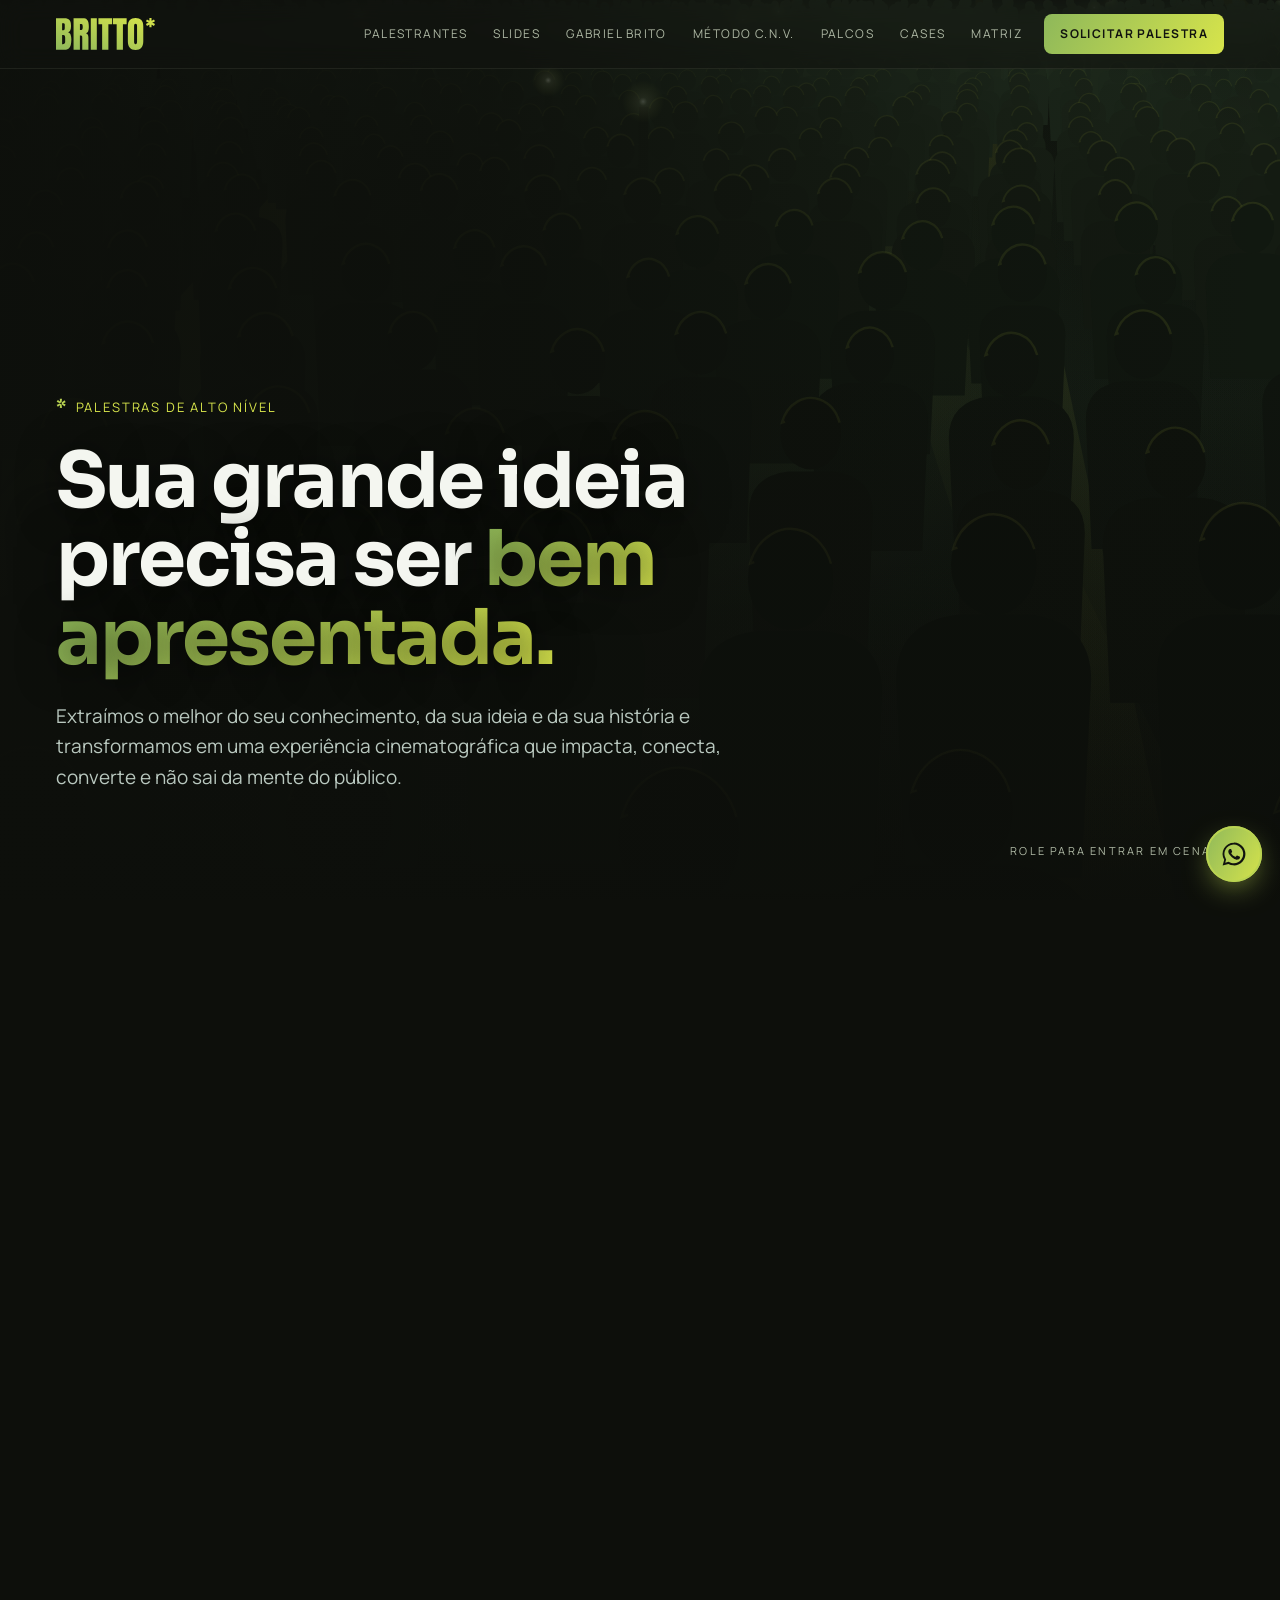
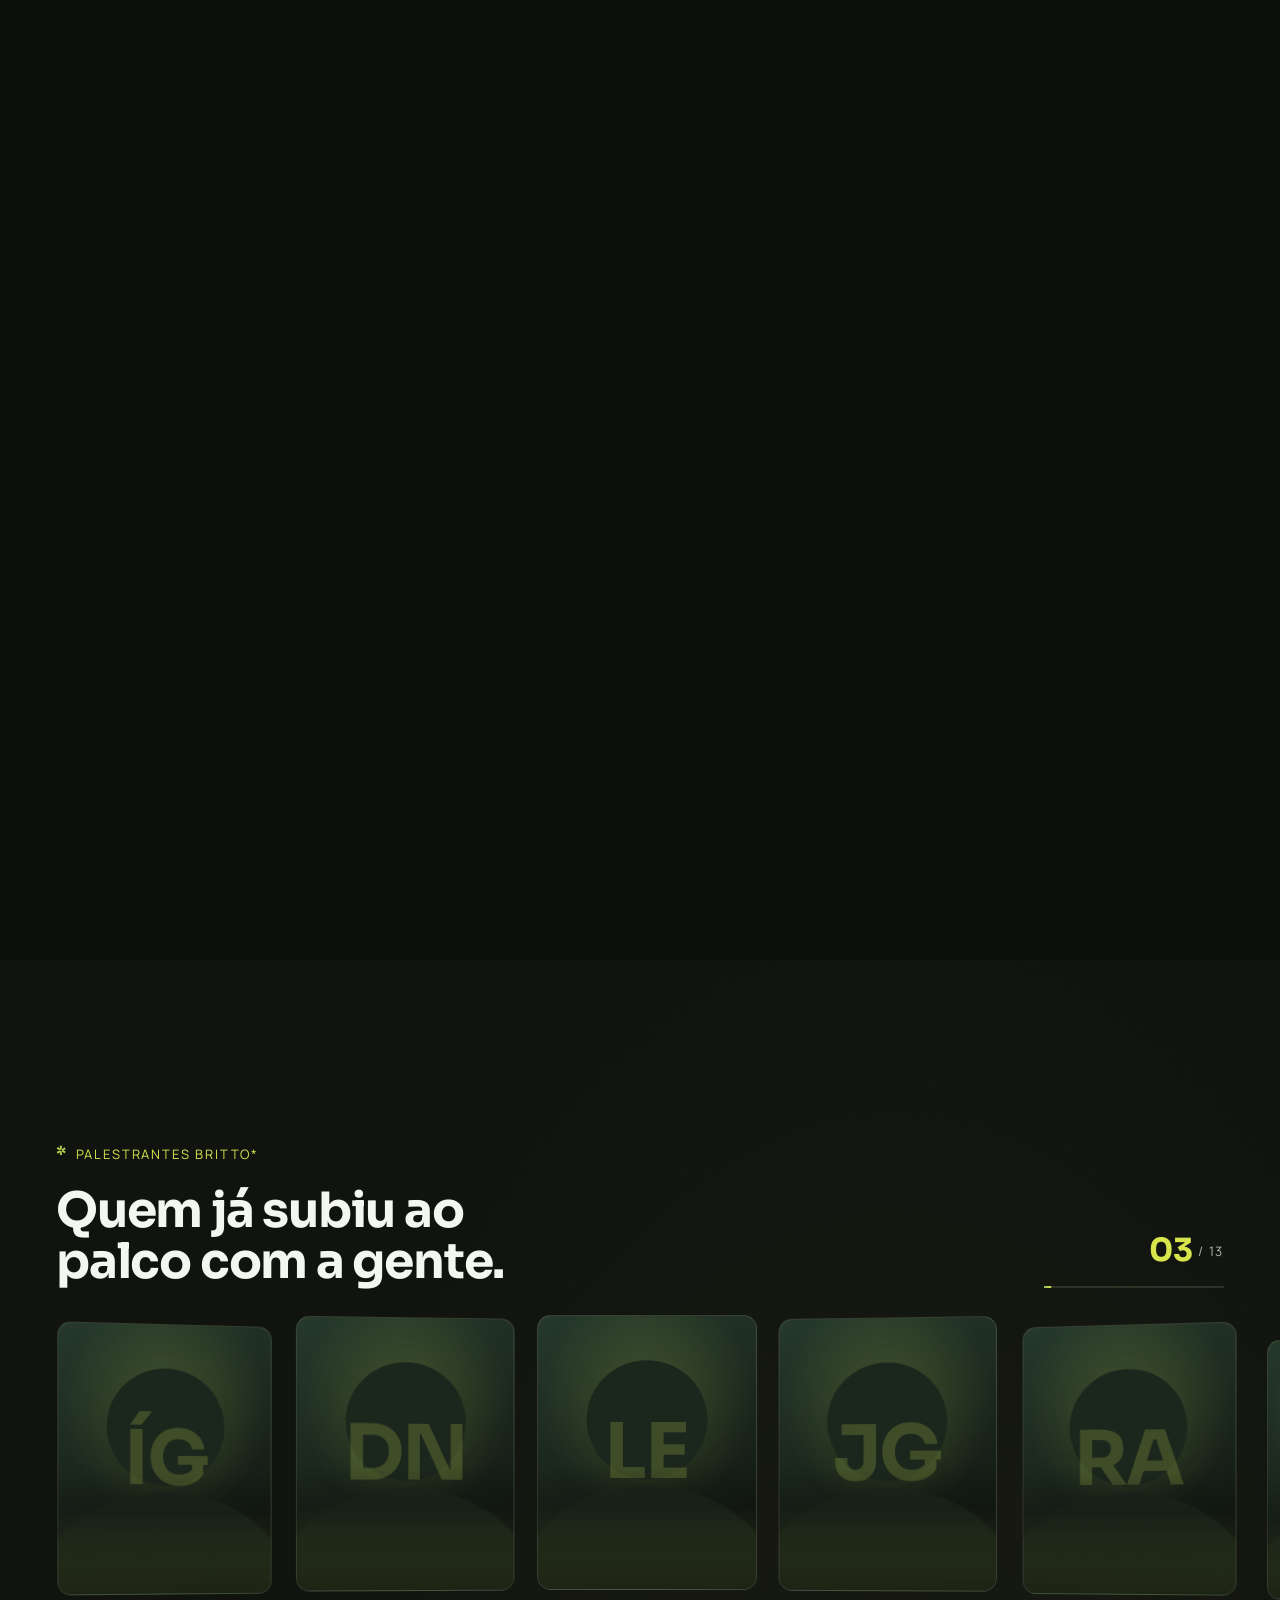
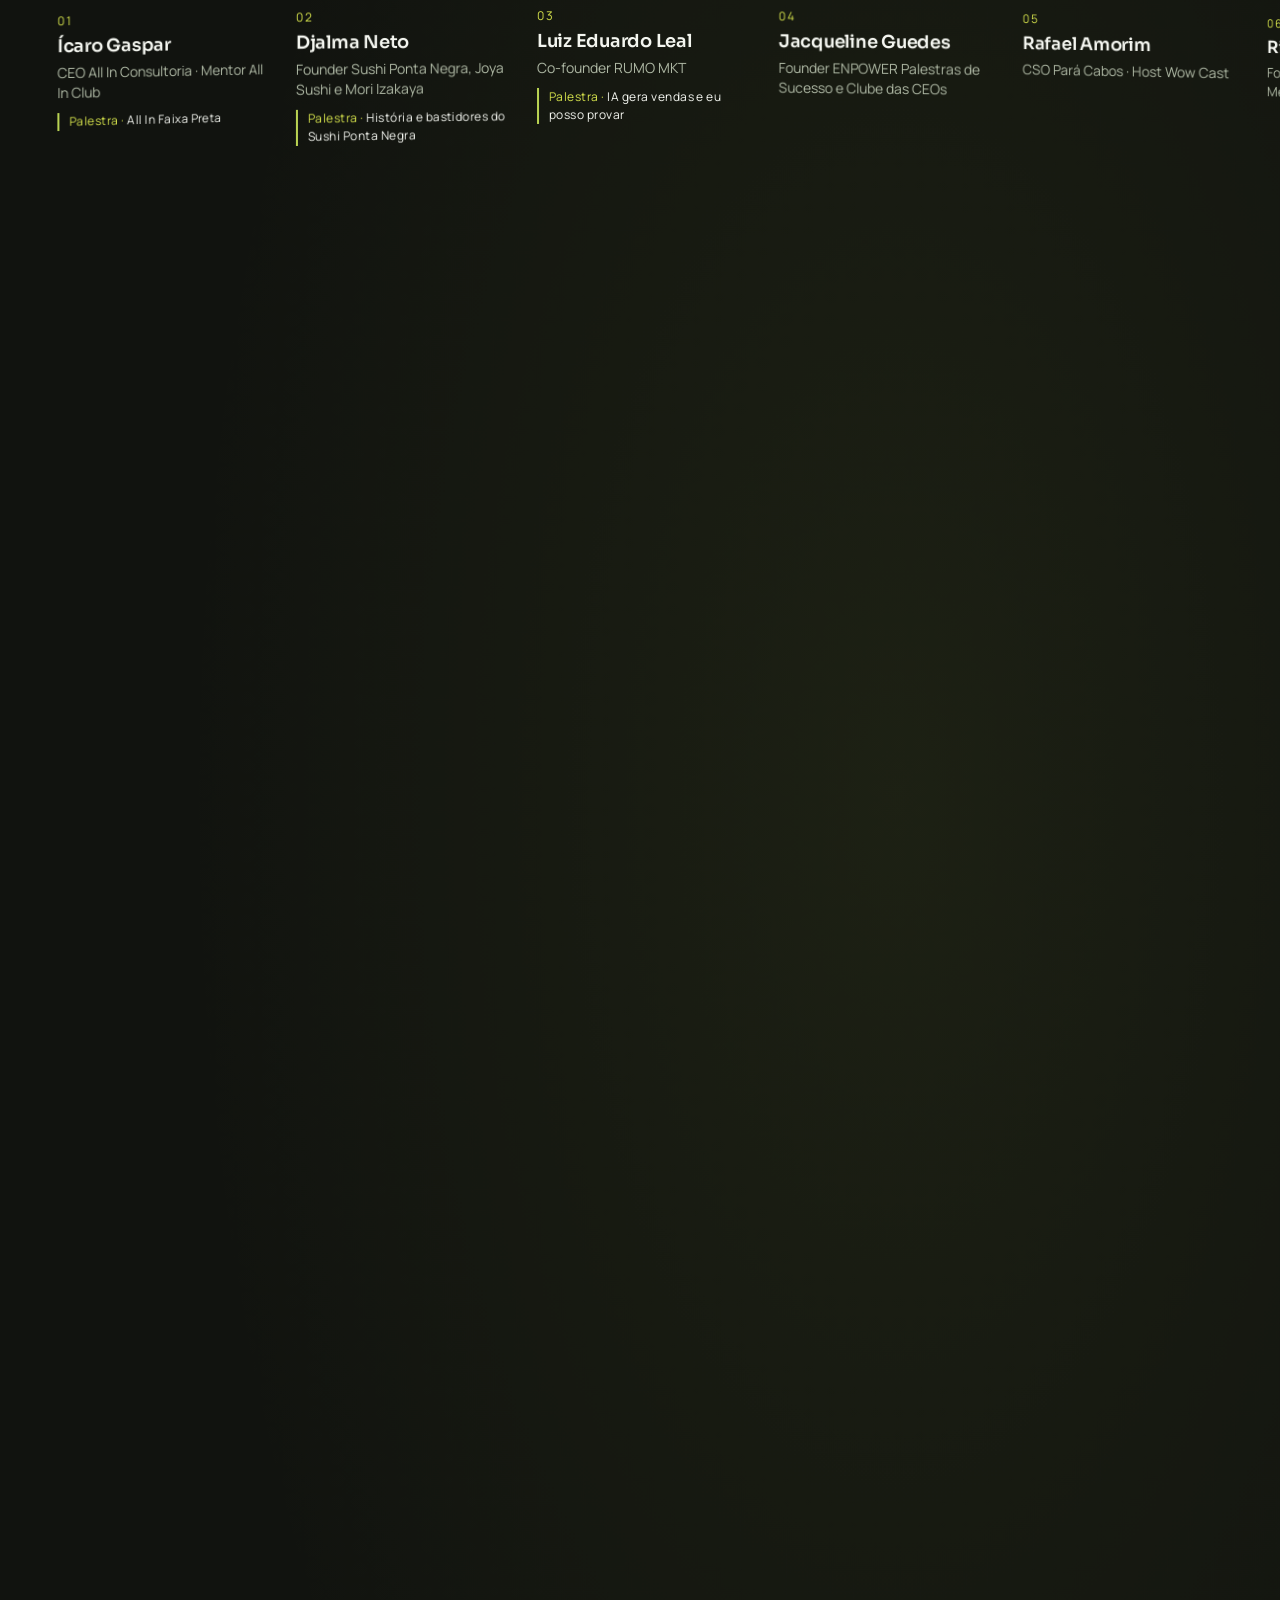
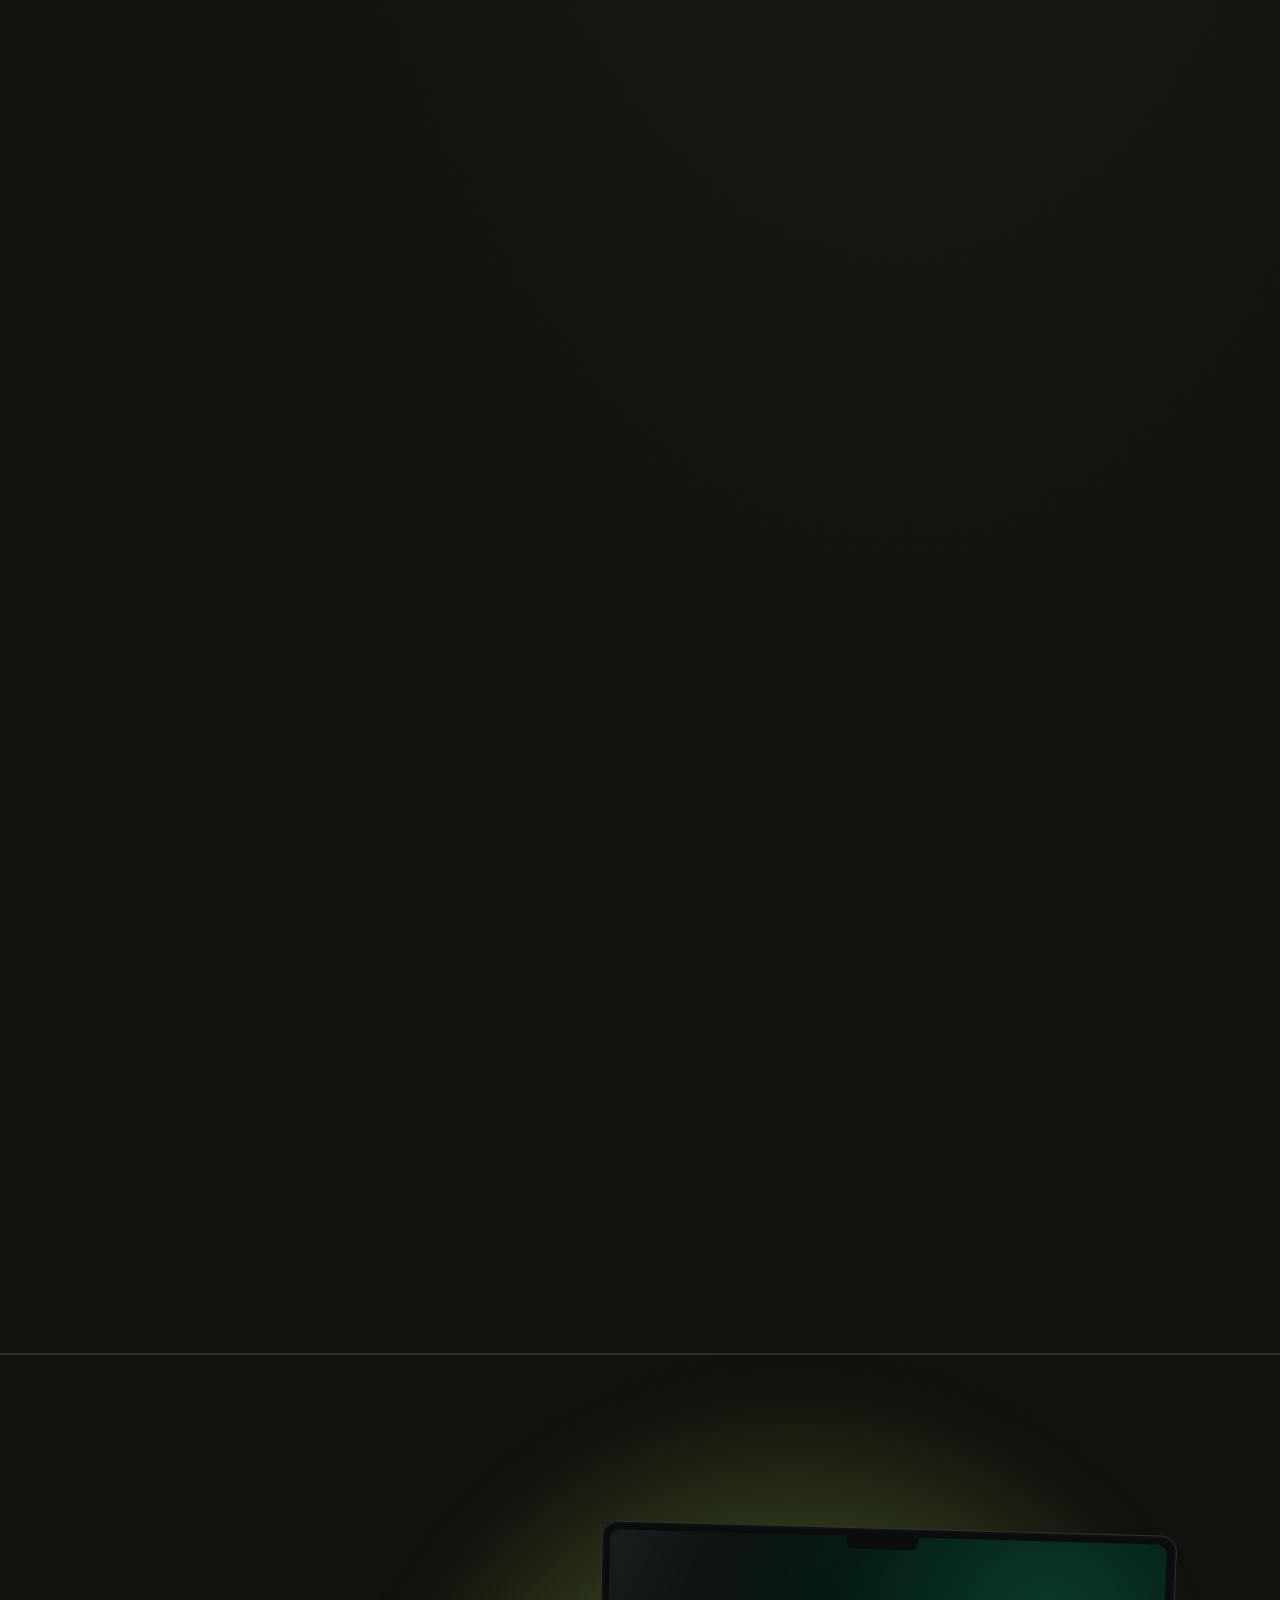
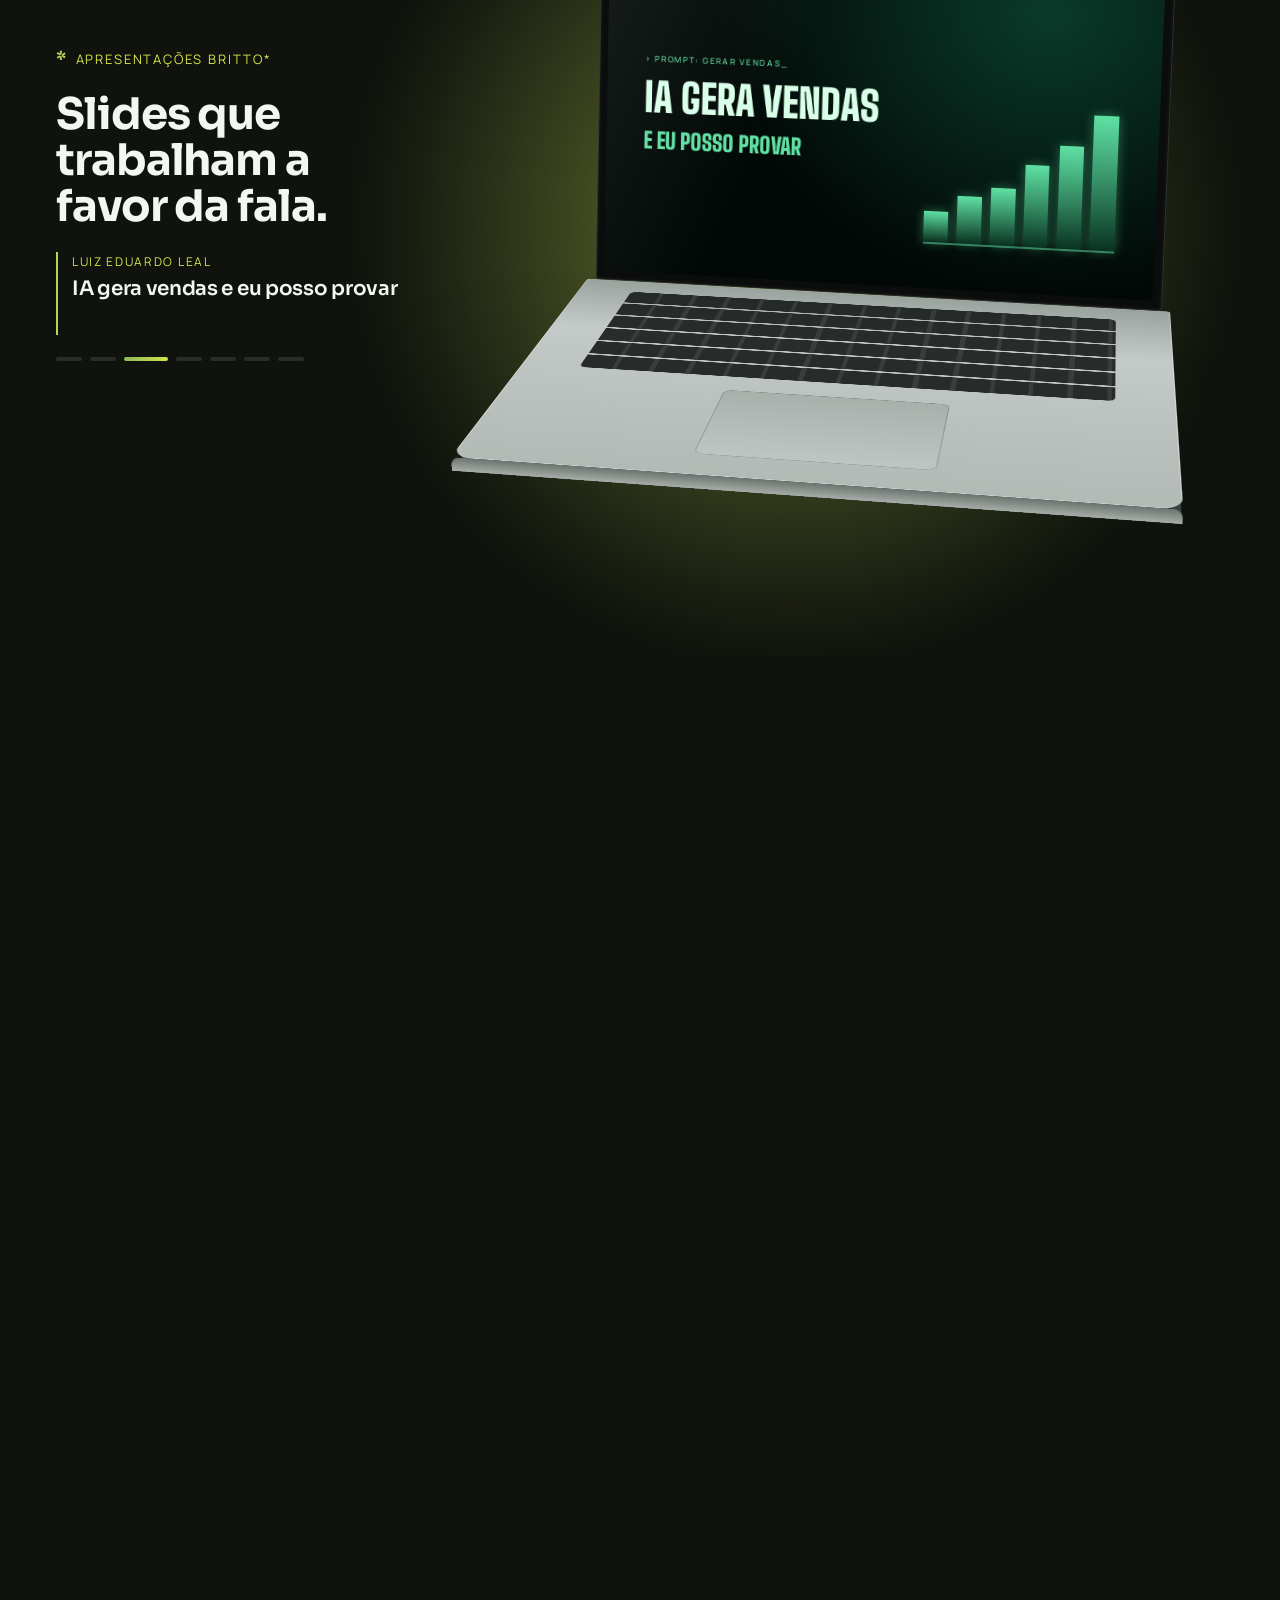
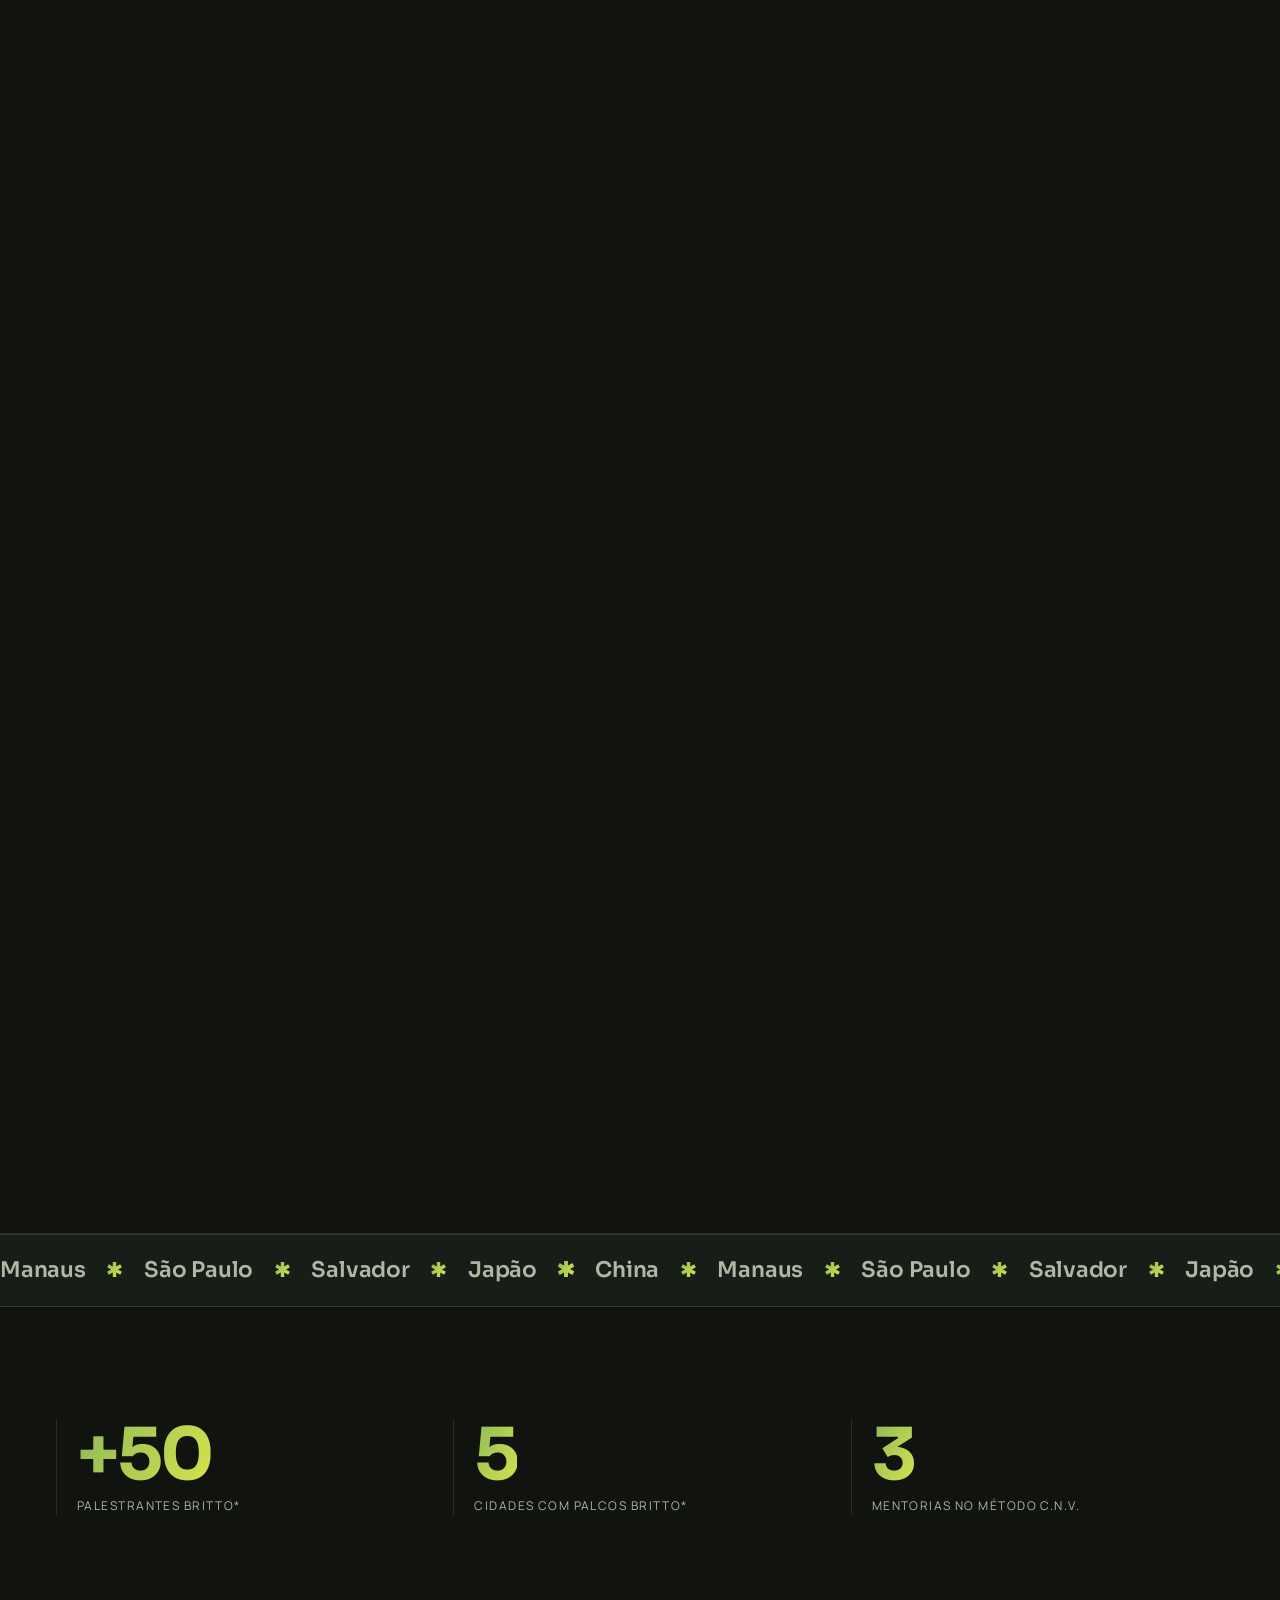
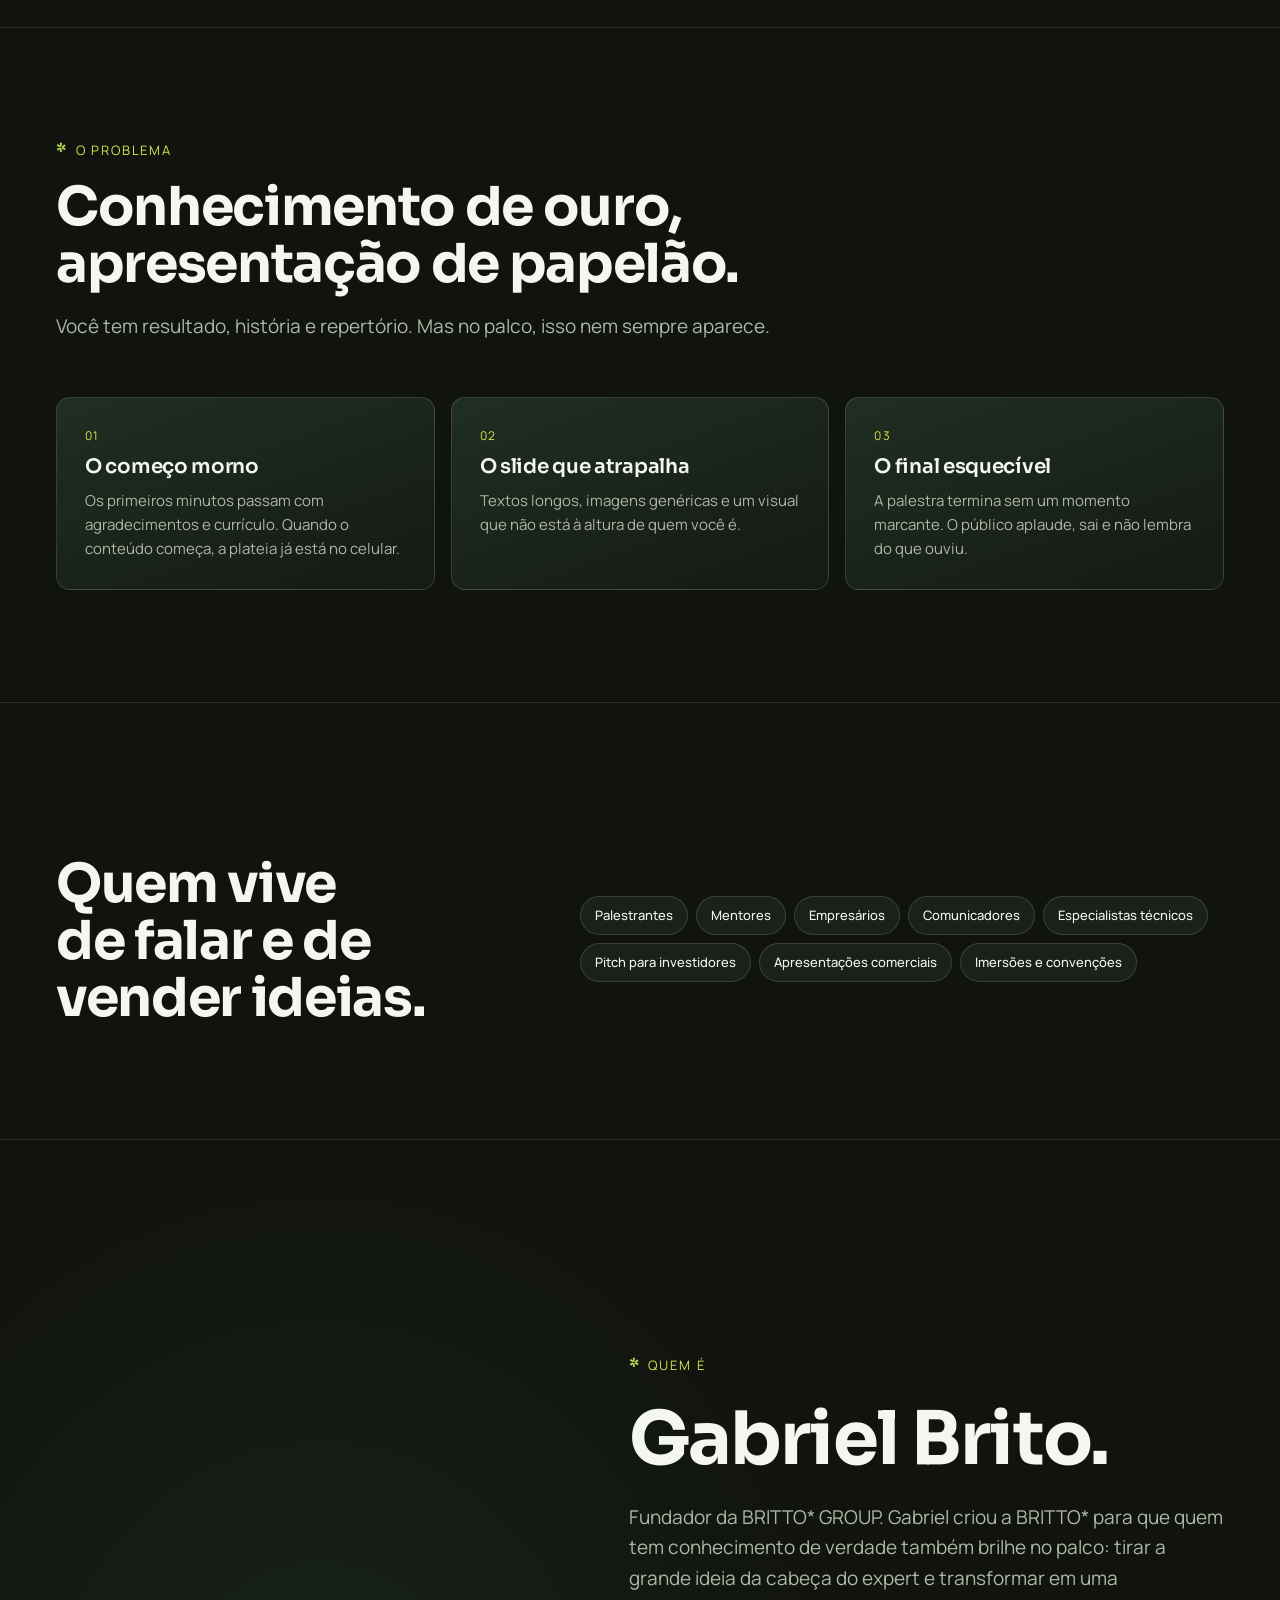
==== commit e056c3a3: "Aplica o Guia de Identidade Visual BRITTO* GROUP - Paleta oficial (Limão em degradê, Carvão, Porcela" ====
--- a/index.html
+++ b/index.html
@@ -5,10 +5,11 @@
 <meta name="viewport" content="width=device-width,initial-scale=1,viewport-fit=cover">
 <title>BRITTO* GROUP · Palestras de alto nível</title>
 <meta name="description" content="BRITTO* GROUP: extraímos o melhor do seu conhecimento, da sua ideia e da sua história e transformamos em uma apresentação cinematográfica. Mentorias C.N.V.">
-<meta name="theme-color" content="#070d0a">
+<meta name="theme-color" content="#11130F">
+<link rel="icon" href="img/brand/simbolo-limao.svg" type="image/svg+xml">
 <link rel="preconnect" href="https://fonts.googleapis.com">
 <link rel="preconnect" href="https://fonts.gstatic.com" crossorigin>
-<link rel="stylesheet" href="https://fonts.googleapis.com/css2?family=Big+Shoulders+Display:wght@600;800;900&family=Instrument+Sans:wght@400;500;600&family=JetBrains+Mono:wght@400;500&display=swap">
+<link rel="stylesheet" href="https://fonts.googleapis.com/css2?family=Sora:wght@600;700&family=Manrope:wght@400;500;600;700&family=Big+Shoulders+Display:wght@800;900&display=swap">
 <link rel="stylesheet" href="css/style.css">
 </head>
 <body>
@@ -18,7 +19,7 @@
 
 <header class="top">
   <div class="wrap">
-    <a class="logo" href="#topo">BRITTO<span class="ast">*</span><small>GROUP</small></a>
+    <a class="logo" href="#topo" aria-label="BRITTO* GROUP, início"><img src="img/brand/compacta-limao.svg" alt="BRITTO*" width="99" height="32"></a>
     <div class="navscroll">
       <nav class="menu" aria-label="Seções">
         <button type="button" data-scroll="palestrantes">Palestrantes</button>
@@ -122,7 +123,7 @@
             <div class="mac-bezel">
               <i class="mac-notch"></i>
               <div class="mac-screen" id="mac-screen">
-                <div class="mac-boot"><span>BRITTO<em>*</em></span><small>GROUP</small></div>
+                <div class="mac-boot"><img src="img/brand/principal-limao.svg" alt=""></div>
                 <div class="mac-slides" id="mac-slides"></div>
               </div>
             </div>
@@ -189,7 +190,7 @@
       <i class="founder-beam" aria-hidden="true"></i>
       <img alt="Gabriel Brito" loading="lazy" decoding="async" data-src="img/gabriel-brito.jpg">
       <svg class="founder-sil" viewBox="0 0 90 150" aria-hidden="true"><path d="M30.6 23.2 L29.8 27.6 L19.0 30.4 L14.6 35.6 L13.2 46.0 L11.8 62.0 L11.4 71.6 L12.2 86.0 L13.2 93.2 L16.2 92.8 L16.4 84.4 L16.0 70.0 L18.6 54.0 L19.8 70.0 L21.2 76.4 L20.2 82.8 L21.2 110.0 L22.8 142.8 L21.6 150.0 L31.8 150.0 L31.2 118.0 L34.0 86.8 L36.0 86.8 L38.8 118.0 L38.2 150.0 L48.4 150.0 L47.2 142.8 L48.8 110.0 L49.8 82.8 L48.8 76.4 L50.2 70.0 L51.4 53.2 L59.8 55.6 L68.6 49.2 L77.4 40.4 L81.0 35.6 L81.8 32.0 L78.8 32.4 L73.0 35.6 L63.8 41.6 L55.4 35.6 L51.0 30.4 L40.2 27.6 L39.4 23.2 Z"/><circle cx="35" cy="13.6" r="8"/></svg>
-      <figcaption><span>Fundador</span><b>BRITTO* GROUP</b></figcaption>
+      <figcaption><span>Fundador</span><b><img src="img/brand/principal-clara.svg" alt="BRITTO* GROUP"></b></figcaption>
     </figure>
     <div class="founder-copy">
       <p class="eyebrow" data-reveal>Quem é</p>
@@ -361,16 +362,20 @@
 
 <!-- PRÓXIMO PALCO -->
 <section class="band apoteose" id="apoteose">
-  <div class="spot" aria-hidden="true"></div>
-  <div class="apo-ast" id="apo-ast" aria-hidden="true">*</div>
-  <div class="wrap">
+  <div class="wrap">
+    <p class="eyebrow" data-reveal>#BORA! Criar o próximo</p>
     <h2 data-reveal data-split>Qual é o seu próximo palco?</h2>
     <p class="lede" data-reveal>Conte pra gente. A BRITTO* cuida para ele ser inesquecível.</p>
     <div class="btns" data-reveal>
       <a class="btn magnet" data-wa="Olá! Vim pelo site da BRITTO* GROUP e quero solicitar minha palestra." href="#">Solicitar minha palestra <span class="arr">→</span></a>
       <a class="btn ghost magnet" data-wa="Olá! Quero saber mais sobre as Mentorias C.N.V. da BRITTO*." href="#">Saber das mentorias</a>
     </div>
-    <p class="contato-linha" data-reveal>WhatsApp <b>(92) 99121-8255</b> · Edifício ZEN.WORK, 3º andar · Rua Rio Javari, 361 · Manaus, AM</p>
+    <div class="contato" data-reveal>
+      <span>WhatsApp <b>(92) 99121-8255</b></span>
+      <a href="https://instagram.com/britto.group" target="_blank" rel="noopener">@britto.group</a>
+      <span>contato@brittogroup.com.br</span>
+      <small>Edifício ZEN.WORK, 3º andar · Rua Rio Javari, 361 · Manaus, AM</small>
+    </div>
   </div>
 </section>
 
@@ -378,8 +383,9 @@
 
 <footer class="foot">
   <div class="wrap">
-    <span>BRITTO* Experts · uma empresa BRITTO* GROUP</span>
-    <span>© 2026 BRITTO* GROUP</span>
+    <img class="foot-logo" src="img/brand/principal-limao.svg" alt="BRITTO* GROUP" width="136" height="54">
+    <span class="foot-tag">Uma marca que transforma ideias em presença.</span>
+    <span>BRITTO* Experts · © 2026 BRITTO* GROUP</span>
   </div>
 </footer>
 
--- a/css/style.css
+++ b/css/style.css
@@ -1,25 +1,41 @@
-/* BRITTO* GROUP — palco às escuras. A página se lê como um espetáculo em três atos
-   (Impacto, Direção, Apoteose), com faixas verdes como luz de cena. Tema único escuro. */
+/* BRITTO* GROUP — segue o Guia de Identidade Visual (vol. 02): carvão e verde profundo,
+   limão em degradê como luz, Sora + Manrope, painéis de vidro e o asterisco de seis raios. */
 :root{
-  --ink:#070d0a;
-  --ink-2:#0e1813;
-  --ink-3:#14221b;
-  --line:#21352b;
-  --paper:#eef3ef;
-  --mute:#93a79c;
-  --verde:#23b874;
-  --verde-claro:#5fe0a3;
-  --verde-fundo:#1a9d61;
-  --on-verde:#04110a;
-  --f-display:"Big Shoulders Display","Oswald","Arial Narrow",Impact,sans-serif;
-  --f-body:"Instrument Sans","Helvetica Neue",Arial,system-ui,sans-serif;
-  --f-mono:"JetBrains Mono",ui-monospace,"SFMono-Regular",Menlo,monospace;
+  --ast:url("../img/brand/simbolo-limao.svg");
+  /* Paleta oficial — Guia de Identidade Visual BRITTO* GROUP, vol. 02 */
+  --carvao:#11130F;
+  --verde-profundo:#26392B;
+  --porcelana:#F4F6F0;
+  --nevoa:#E3EBCB;
+  --limao:#D7E44B;
+  --limao-ini:#8EB85A;
+  --grad:linear-gradient(120deg,#8EB85A 0%,#B2CE53 50%,#D7E44B 100%);
+  --grad-clara:linear-gradient(120deg,#F4F6F0,#E3EBCB);
+  /* papéis */
+  --ink:var(--carvao);
+  --ink-2:#171E18;
+  --ink-3:var(--verde-profundo);
+  --line:rgba(227,235,203,.13);
+  --paper:var(--porcelana);
+  --mute:#AEB8A4;
+  --verde:#B9D352;
+  --verde-claro:var(--limao);
+  --verde-fundo:var(--verde-profundo);
+  --on-verde:var(--carvao);
+  --glass:linear-gradient(160deg,rgba(38,57,43,.72),rgba(23,30,24,.62));
+  --glass-line:rgba(227,235,203,.16);
+  --radius:14px;
+  /* Sora para títulos e chamadas, Manrope para texto e rótulos */
+  --f-display:"Sora","Manrope",system-ui,sans-serif;
+  --f-body:"Manrope","Helvetica Neue",Arial,system-ui,sans-serif;
+  --f-mono:"Manrope","Helvetica Neue",Arial,system-ui,sans-serif;
+  --f-cond:"Big Shoulders Display","Arial Narrow",Impact,sans-serif;
   --ease:cubic-bezier(.2,.7,.1,1);
   color-scheme:dark;
 }
 *{box-sizing:border-box}
 html{scroll-behavior:smooth;scroll-padding-top:80px}
-body{margin:0;background:var(--ink);color:var(--paper);font-family:var(--f-body);font-size:1rem;line-height:1.6;-webkit-font-smoothing:antialiased;overflow-x:hidden}
+body{margin:0;background:radial-gradient(60% 40% at 85% 10%,rgba(38,57,43,.55),transparent 70%) fixed,var(--ink);color:var(--paper);font-family:var(--f-body);font-size:1rem;line-height:1.6;-webkit-font-smoothing:antialiased;overflow-x:hidden}
 a{color:inherit}
 img{max-width:100%}
 :focus-visible{outline:2px solid var(--verde-claro);outline-offset:3px;border-radius:2px}
@@ -29,14 +45,15 @@
 .wrap{max-width:1200px;margin-inline:auto;padding-left:max(16px,env(safe-area-inset-left,0px));padding-right:max(16px,env(safe-area-inset-right,0px))}
 .band{padding-block:clamp(56px,9vw,112px)}
 .band + .band{border-top:1px solid var(--line)}
-h1,h2,h3{font-family:var(--f-display);font-weight:800;line-height:.95;text-transform:uppercase;margin:0;text-wrap:balance}
-h1{font-size:clamp(3.2rem,9vw,7.6rem)}
-h2{font-size:clamp(2.4rem,5.5vw,4.25rem)}
-h3{font-size:1.6rem;line-height:1.05}
+.band{position:relative}
+h1,h2,h3{font-family:var(--f-display);font-weight:700;line-height:1.06;letter-spacing:-.025em;margin:0;text-wrap:balance}
+h1{font-size:clamp(2.5rem,6vw,5.2rem);line-height:1.02}
+h2{font-size:clamp(2rem,4.2vw,3.35rem)}
+h3{font-size:1.3rem;line-height:1.2;letter-spacing:-.015em}
 p{margin:0}
 .lede{font-size:1.1875rem;color:var(--mute);max-width:60ch}
 .eyebrow{font-family:var(--f-mono);font-size:.8125rem;letter-spacing:.14em;text-transform:uppercase;color:var(--verde-claro);display:flex;gap:.6em;align-items:center}
-.eyebrow::before{content:"*";font-family:var(--f-display);font-weight:900;font-size:1.4em;line-height:1;color:var(--verde)}
+.eyebrow::before{content:"*";font-family:var(--f-display);font-weight:700;font-size:1.4em;line-height:1;color:var(--verde)}
 .ast{color:var(--verde)}
 .stack{display:flex;flex-direction:column;gap:20px}
 .head{display:flex;flex-direction:column;gap:18px;margin-bottom:clamp(32px,5vw,56px);max-width:820px}
@@ -46,12 +63,12 @@
 
 /* ---------- botões ---------- */
 .btns{display:flex;flex-wrap:wrap;gap:12px}
-.btn{position:relative;overflow:hidden;display:inline-flex;align-items:center;gap:.55em;font-family:var(--f-mono);font-size:.8125rem;font-weight:500;letter-spacing:.1em;text-transform:uppercase;text-decoration:none;padding:15px 22px;border:1px solid var(--verde);background:var(--verde);color:var(--on-verde);cursor:pointer;transition:background .25s,color .25s,border-color .25s,transform .35s var(--ease);will-change:transform}
-.btn::before{content:"";position:absolute;inset:0;background:var(--verde-claro);transform:translateY(101%);transition:transform .35s var(--ease);z-index:-1}
+.btn{position:relative;overflow:hidden;display:inline-flex;align-items:center;gap:.55em;font-family:var(--f-body);font-size:.8125rem;font-weight:700;letter-spacing:.12em;text-transform:uppercase;text-decoration:none;padding:15px 24px;border-radius:10px;border:1px solid transparent;background:var(--grad);color:var(--on-verde);cursor:pointer;transition:background .25s,color .25s,border-color .25s,transform .35s var(--ease);will-change:transform}
+.btn::before{content:"";position:absolute;inset:0;background:var(--limao);transform:translateY(101%);transition:transform .35s var(--ease);z-index:-1}
 .btn{isolation:isolate}
 .btn:hover::before{transform:translateY(0)}
-.btn:hover{border-color:var(--verde-claro)}
-.btn.ghost{background:transparent;color:var(--paper);border-color:var(--line)}
+.btn:hover{border-color:var(--limao);box-shadow:0 10px 30px -10px rgba(215,228,75,.55)}
+.btn.ghost{background:rgba(38,57,43,.35);color:var(--paper);border-color:var(--glass-line);backdrop-filter:blur(8px);-webkit-backdrop-filter:blur(8px)}
 .btn.ghost::before{background:var(--verde)}
 .btn.ghost:hover{color:var(--on-verde);border-color:var(--verde)}
 .btn .arr{transition:transform .25s var(--ease)}
@@ -59,7 +76,7 @@
 
 /* ---------- barra de progresso e cursor ---------- */
 .progress{position:fixed;inset:0 0 auto 0;height:3px;z-index:40;pointer-events:none}
-.progress i{display:block;height:100%;width:100%;background:linear-gradient(90deg,var(--verde),var(--verde-claro));transform-origin:left;transform:scaleX(0)}
+.progress i{display:block;height:100%;width:100%;background:var(--grad);transform-origin:left;transform:scaleX(0)}
 .cursor{position:fixed;left:0;top:0;width:420px;height:420px;margin:-210px 0 0 -210px;border-radius:50%;pointer-events:none;z-index:1;background:radial-gradient(closest-side,color-mix(in srgb,var(--verde) 11%,transparent),transparent);opacity:0;transition:opacity .4s;mix-blend-mode:screen}
 @media (hover:hover) and (pointer:fine){.cursor.on{opacity:1}}
 
@@ -68,16 +85,15 @@
 header.top.solid{background:color-mix(in srgb,var(--ink) 90%,transparent);border-bottom-color:var(--line)}
 header.top.hide{transform:translateY(-100%)}
 .top .wrap{display:flex;align-items:center;justify-content:space-between;gap:24px;min-height:68px}
-.logo{font-family:var(--f-display);font-weight:900;font-size:1.65rem;text-decoration:none;line-height:1;white-space:nowrap}
-.logo .ast{display:inline-block;transition:transform .6s var(--ease)}
-.logo:hover .ast{transform:rotate(180deg) scale(1.2)}
-.logo small{font-family:var(--f-mono);font-weight:500;font-size:.6875rem;letter-spacing:.24em;margin-left:.5em;color:var(--mute);vertical-align:middle}
+.logo{display:block;line-height:0;text-decoration:none}
+.logo img{display:block;height:32px;width:auto;transition:filter .3s}
+.logo:hover img{filter:drop-shadow(0 0 12px rgba(215,228,75,.45))}
 nav.menu{display:flex;align-items:center;gap:2px}
 nav.menu button{position:relative;font:inherit;font-family:var(--f-mono);font-size:.75rem;letter-spacing:.12em;text-transform:uppercase;color:var(--mute);background:none;border:0;padding:10px 12px;cursor:pointer;white-space:nowrap;transition:color .2s}
 nav.menu button::after{content:"";position:absolute;left:12px;right:12px;bottom:5px;height:1px;background:var(--verde);transform:scaleX(0);transform-origin:right;transition:transform .3s var(--ease)}
 nav.menu button:hover,nav.menu button.on{color:var(--paper)}
 nav.menu button:hover::after,nav.menu button.on::after{transform:scaleX(1);transform-origin:left}
-nav.menu a.cta{display:inline-block;font-family:var(--f-mono);font-size:.75rem;letter-spacing:.12em;text-transform:uppercase;text-decoration:none;color:var(--on-verde);background:var(--verde);padding:10px 14px;margin-left:8px;white-space:nowrap;transition:background .2s,transform .35s var(--ease)}
+nav.menu a.cta{display:inline-block;font-family:var(--f-body);font-weight:700;font-size:.75rem;letter-spacing:.12em;text-transform:uppercase;text-decoration:none;color:var(--on-verde);background:var(--grad);border-radius:8px;padding:10px 16px;margin-left:8px;white-space:nowrap;transition:background .2s,transform .35s var(--ease)}
 nav.menu a.cta:hover{background:var(--verde-claro)}
 @media (max-width:900px){
   .top .wrap{flex-wrap:wrap;gap:0;padding-block:12px 0}
@@ -87,7 +103,7 @@
 }
 
 /* ---------- cena 3D ---------- */
-.stage{position:relative;height:640vh;background:#030604}
+.stage{position:relative;height:640vh;background:#0d0f0b}
 .stage-pin{position:sticky;top:0;height:100vh;height:100svh;overflow:hidden}
 #stage-canvas{position:absolute;inset:0;width:100%;height:100%;display:block}
 .stage-vignette{position:absolute;inset:0;pointer-events:none;background:radial-gradient(120% 90% at 50% 50%,transparent 55%,rgba(0,0,0,.7) 100%)}
@@ -95,14 +111,14 @@
 .beat .wrap{width:100%}
 .beat.on{visibility:visible}
 .beat.on .btns,.beat.on a,.beat.on button{pointer-events:auto}
-.beat-1{align-items:flex-end;padding-bottom:clamp(64px,12vh,140px);background:linear-gradient(90deg,rgba(3,6,4,.94) 0%,rgba(3,6,4,.8) 38%,rgba(3,6,4,.25) 70%,transparent),linear-gradient(0deg,rgba(3,6,4,.9),transparent 60%)}
+.beat-1{align-items:flex-end;padding-bottom:clamp(64px,12vh,140px);background:linear-gradient(90deg,rgba(13,15,11,.94) 0%,rgba(13,15,11,.8) 38%,rgba(13,15,11,.25) 70%,transparent),linear-gradient(0deg,rgba(13,15,11,.9),transparent 60%)}
 .beat-1 .wrap{display:grid;gap:24px}
-.beat-1 h1 em{font-style:normal;color:var(--verde)}
-.beat-1 h1{max-width:12ch;text-shadow:0 4px 40px rgba(0,0,0,.6)}
+.beat-1 h1 em{font-style:normal;background:var(--grad);-webkit-background-clip:text;background-clip:text;color:transparent;-webkit-box-decoration-break:clone;box-decoration-break:clone}
+.beat-1 h1{max-width:13ch;text-shadow:0 4px 40px rgba(0,0,0,.6)}
 .beat-1 .lede{color:#b9c8bf}
-.kicker{font-family:var(--f-display);font-weight:800;text-transform:uppercase;font-size:clamp(2.6rem,7vw,6rem);line-height:.95;text-shadow:0 4px 40px rgba(0,0,0,.8)}
+.kicker{font-family:var(--f-display);font-weight:700;font-size:clamp(2.2rem,5.4vw,4.6rem);line-height:1.04;letter-spacing:-.03em;text-shadow:0 4px 40px rgba(0,0,0,.8)}
 .kicker.dim{font-family:var(--f-body);font-weight:500;text-transform:none;font-size:clamp(1.1rem,2vw,1.5rem);color:#c7d4cc;margin-top:18px;line-height:1.4}
-.kicker.small{font-size:clamp(1.6rem,3.6vw,3rem);max-width:18ch;color:var(--paper)}
+.kicker.small{font-size:clamp(1.5rem,3vw,2.5rem);max-width:18ch;color:var(--paper)}
 .beat-2 .wrap{text-align:left}
 .beat-3{align-items:flex-start;padding-top:clamp(110px,16vh,170px)}
 .beat-final{align-items:flex-end;padding-bottom:clamp(28px,6vh,64px)}
@@ -122,15 +138,15 @@
 .cidades{border-block:1px solid var(--line);background:var(--ink-2);overflow:hidden}
 .cidades-track{display:flex;width:max-content;animation:roll 40s linear infinite}
 .cidades:hover .cidades-track{animation-play-state:paused}
-.cidades-track span{font-family:var(--f-display);font-weight:800;font-size:1.7rem;text-transform:uppercase;padding:18px 0;white-space:nowrap;color:var(--mute);transition:color .2s}
+.cidades-track span{font-family:var(--f-display);font-weight:600;font-size:1.35rem;letter-spacing:-.01em;padding:18px 0;white-space:nowrap;color:var(--mute);transition:color .2s}
 .cidades-track span:hover{color:var(--paper)}
-.cidades-track span::after{content:"*";color:var(--verde);margin:0 .8em;display:inline-block}
+.cidades-track span::after{content:"";display:inline-block;width:.7em;height:.7em;margin:0 1em;vertical-align:.02em;background:var(--grad);-webkit-mask:var(--ast) center/contain no-repeat;mask:var(--ast) center/contain no-repeat}
 @keyframes roll{to{transform:translateX(-50%)}}
 
 /* ---------- números ---------- */
 .nums{display:grid;grid-template-columns:repeat(3,minmax(0,1fr));gap:24px}
 .nums div{display:flex;flex-direction:column;gap:6px;border-left:1px solid var(--line);padding-left:20px}
-.nums b{font-family:var(--f-display);font-weight:900;font-size:clamp(3.6rem,7vw,6rem);line-height:.9;color:var(--verde)}
+.nums b{font-family:var(--f-display);font-weight:700;font-size:clamp(3rem,5.6vw,4.6rem);line-height:1;letter-spacing:-.04em;background:var(--grad);-webkit-background-clip:text;background-clip:text;color:transparent;width:max-content}
 .nums span{font-family:var(--f-mono);font-size:.75rem;letter-spacing:.12em;text-transform:uppercase;color:var(--mute)}
 @media (max-width:600px){.nums{grid-template-columns:1fr;row-gap:28px}}
 
@@ -142,18 +158,18 @@
 .tilt.hovering{transition:transform .08s linear,border-color .3s}
 
 /* ---------- dor ---------- */
-.dor{display:grid;grid-template-columns:repeat(3,minmax(0,1fr));border-top:1px solid var(--line);border-left:1px solid var(--line)}
-.dor div{border-right:1px solid var(--line);border-bottom:1px solid var(--line);background:var(--ink);padding:28px;display:flex;flex-direction:column;gap:10px;transition:background .3s}
-.dor div:hover{background:var(--ink-2)}
+.dor{display:grid;grid-template-columns:repeat(3,minmax(0,1fr));gap:16px}
+.dor div{border:1px solid var(--glass-line);border-radius:var(--radius);background:var(--glass);padding:28px;display:flex;flex-direction:column;gap:10px;transition:background .3s}
+.dor div:hover{border-color:rgba(215,228,75,.45)}
 .dor .n{font-family:var(--f-mono);font-size:.75rem;color:var(--verde-claro);letter-spacing:.1em}
-.dor b{font-family:var(--f-display);font-weight:800;font-size:1.6rem;text-transform:uppercase;line-height:1.05}
+.dor b{font-family:var(--f-display);font-weight:600;font-size:1.25rem;line-height:1.2;letter-spacing:-.015em}
 .dor p{color:var(--mute);font-size:.9375rem}
 @media (max-width:860px){.dor{grid-template-columns:1fr}}
 
 .split{display:grid;grid-template-columns:minmax(0,5fr) minmax(0,7fr);gap:clamp(28px,5vw,72px);align-items:start}
 @media (max-width:900px){.split{grid-template-columns:1fr}}
 .chips{display:flex;flex-wrap:wrap;gap:8px}
-.chip{font-family:var(--f-mono);font-size:.75rem;letter-spacing:.06em;padding:8px 12px;border:1px solid var(--line);transition:border-color .2s,color .2s,background .2s,transform .3s var(--ease);cursor:default}
+.chip{font-family:var(--f-body);font-weight:500;font-size:.8125rem;padding:8px 14px;border-radius:999px;background:rgba(38,57,43,.4);border:1px solid var(--glass-line);transition:border-color .2s,color .2s,background .2s,transform .3s var(--ease);cursor:default}
 .chip:hover{border-color:var(--verde);color:var(--verde-claro);background:var(--ink-2);transform:translateY(-3px)}
 
 /* ---------- palestrantes: trilho horizontal ---------- */
@@ -162,11 +178,11 @@
 .cast.pinned{padding-block:0}
 .cast.pinned .cast-pin{position:sticky;top:0;height:100vh;height:100svh;justify-content:center;overflow:hidden;padding-top:68px;gap:clamp(20px,3vh,40px)}
 .cast-head{width:100%;display:flex;justify-content:space-between;align-items:flex-end;gap:24px;flex-wrap:wrap}
-.cast-head h2{max-width:16ch;font-size:clamp(2.2rem,4.6vw,3.8rem)}
+.cast-head h2{max-width:18ch;font-size:clamp(2rem,3.8vw,3.1rem)}
 .cast-meta{display:flex;flex-direction:column;align-items:flex-end;gap:10px;font-family:var(--f-mono);font-size:.8125rem;letter-spacing:.12em;color:var(--mute)}
-.cast-count b{font-family:var(--f-display);font-weight:900;font-size:2.4rem;letter-spacing:0;color:var(--verde-claro);vertical-align:-.15em}
+.cast-count b{font-family:var(--f-display);font-weight:700;font-size:2rem;letter-spacing:0;color:var(--verde-claro);vertical-align:-.15em}
 .cast-bar{display:block;width:180px;height:2px;background:var(--line)}
-.cast-bar i{display:block;height:100%;background:var(--verde);transform-origin:left;transform:scaleX(.04);transition:transform .15s linear}
+.cast-bar i{display:block;height:100%;background:var(--grad);transform-origin:left;transform:scaleX(.04);transition:transform .15s linear}
 .cast-viewport{position:relative}
 .cast-track{display:flex;gap:clamp(14px,1.6vw,22px);width:max-content;padding-inline:max(16px,calc((100vw - 1200px)/2 + 16px));will-change:transform}
 .cast:not(.pinned) .cast-viewport{overflow:hidden}
@@ -175,18 +191,18 @@
 .cast:not(.pinned) .spk{scroll-snap-align:center}
 
 .spk{--off:0;position:relative;flex:0 0 clamp(220px,17vw,270px);display:flex;flex-direction:column;gap:16px;transform:perspective(1100px) rotateY(calc(var(--off) * -22deg)) translateY(calc(var(--off) * var(--off) * 40px)) scale(calc(1 - var(--off) * var(--off) * .12));transform-origin:50% 50%;transition:transform .2s linear}
-.spk-photo{position:relative;aspect-ratio:4/5;overflow:hidden;background:linear-gradient(160deg,var(--ink-3),var(--ink-2) 55%,#050a07);border:1px solid var(--line);isolation:isolate;transition:border-color .3s}
+.spk-photo{position:relative;aspect-ratio:4/5;overflow:hidden;border-radius:var(--radius);background:linear-gradient(160deg,var(--ink-3),var(--ink-2) 55%,#0e110c);border:1px solid var(--line);isolation:isolate;transition:border-color .3s}
 .spk-photo img{position:absolute;inset:0;width:100%;height:100%;object-fit:cover;filter:grayscale(1) contrast(1.05) brightness(.9);transform:scale(1.02);transition:filter .5s,transform .8s var(--ease)}
-.spk-photo::after{content:"";position:absolute;inset:0;background:linear-gradient(0deg,rgba(4,10,7,.75),transparent 45%),linear-gradient(0deg,color-mix(in srgb,var(--verde) 35%,transparent),transparent 30%);opacity:.9;transition:opacity .4s;z-index:1}
+.spk-photo::after{content:"";position:absolute;inset:0;background:linear-gradient(0deg,rgba(13,15,11,.75),transparent 45%),linear-gradient(0deg,color-mix(in srgb,var(--verde) 35%,transparent),transparent 30%);opacity:.9;transition:opacity .4s;z-index:1}
 .spk-photo::before{content:"";position:absolute;left:0;right:0;bottom:0;height:3px;background:var(--verde);transform:scaleX(0);transform-origin:left;transition:transform .5s var(--ease);z-index:2}
 .spk.no-photo img{opacity:0}
-.spk-ini{position:absolute;inset:0;display:grid;place-items:center;font-family:var(--f-display);font-weight:900;font-size:clamp(5rem,9vw,7.5rem);line-height:1;color:var(--verde);opacity:.22;letter-spacing:-.02em;transition:opacity .4s,transform .8s var(--ease)}
+.spk-ini{position:absolute;inset:0;display:grid;place-items:center;font-family:var(--f-display);font-weight:700;font-size:clamp(3.6rem,6vw,5rem);line-height:1;color:var(--verde);opacity:.22;letter-spacing:-.02em;transition:opacity .4s,transform .8s var(--ease)}
 .spk:not(.no-photo) .spk-ini{display:none}
 /* silhueta de cabeça e ombros enquanto a foto não chega */
-.spk.no-photo .spk-photo{background:radial-gradient(28% 22% at 50% 38%,#0d1a13 98%,transparent 100%),radial-gradient(60% 38% at 50% 100%,#0d1a13 98%,transparent 100%),radial-gradient(70% 60% at 50% 30%,color-mix(in srgb,var(--verde) 22%,transparent),transparent 70%),linear-gradient(160deg,var(--ink-3),#050a07)}
+.spk.no-photo .spk-photo{background:radial-gradient(28% 22% at 50% 38%,#1b261c 98%,transparent 100%),radial-gradient(60% 38% at 50% 100%,#1b261c 98%,transparent 100%),radial-gradient(70% 60% at 50% 30%,color-mix(in srgb,var(--verde) 22%,transparent),transparent 70%),linear-gradient(160deg,var(--ink-3),#0e110c)}
 .spk-info{display:flex;flex-direction:column;gap:6px;min-width:0}
 .spk-n{font-family:var(--f-mono);font-size:.75rem;letter-spacing:.14em;color:var(--verde-claro)}
-.spk b{font-family:var(--f-display);font-weight:800;font-size:clamp(1.6rem,2.2vw,2rem);text-transform:uppercase;line-height:.95}
+.spk b{font-family:var(--f-display);font-weight:600;font-size:clamp(1.1rem,1.4vw,1.3rem);line-height:1.15;letter-spacing:-.015em}
 .spk-role{color:var(--mute);font-size:.875rem;line-height:1.45}
 .spk-talk{font-family:var(--f-mono);font-size:.75rem;letter-spacing:.04em;color:var(--paper);border-left:2px solid var(--verde);padding-left:10px;margin-top:4px;line-height:1.5}
 .spk-talk::before{content:"Palestra · ";color:var(--verde-claro)}
@@ -198,34 +214,32 @@
 @media (max-width:899px){.spk{flex-basis:min(74vw,300px)}.cast-meta{align-items:flex-start}}
 
 /* ---------- apresentações: MacBook 3D ---------- */
-.showcase{--glow:.15;--copy:0;position:relative;height:520vh;background:#040806;border-block:1px solid var(--line)}
+.showcase{--glow:.15;--copy:0;position:relative;height:520vh;background:#0f120d;border-block:1px solid var(--line)}
 .show-pin{position:sticky;top:0;height:100vh;height:100svh;overflow:hidden;display:grid;grid-template-columns:minmax(0,4fr) minmax(0,7fr);align-items:center}
 .show-glow{position:absolute;left:62%;top:52%;width:min(1100px,110vw);aspect-ratio:1;transform:translate(-50%,-50%) scale(calc(.5 + var(--glow) * .6));border-radius:50%;background:radial-gradient(closest-side,color-mix(in srgb,var(--verde-claro) 55%,transparent),color-mix(in srgb,var(--verde) 28%,transparent) 35%,transparent 72%);opacity:var(--glow);filter:blur(30px);pointer-events:none}
 .show-copy{position:relative;z-index:2;grid-column:1;grid-row:1;width:100%;display:flex;flex-direction:column;gap:22px;opacity:var(--copy);transform:translateY(calc((1 - var(--copy)) * 30px))}
 .show-pin .show-copy{max-width:none;margin:0;padding-left:max(16px,calc((100vw - 1200px)/2 + 16px));padding-right:16px}
-.show-copy h2{font-size:clamp(2.2rem,4.4vw,3.8rem);max-width:11ch}
+.show-copy h2{font-size:clamp(1.9rem,3.4vw,2.9rem);max-width:12ch}
 .show-caption{display:flex;flex-direction:column;gap:6px;border-left:2px solid var(--verde);padding-left:14px;min-height:5.2em}
 .show-client{font-family:var(--f-mono);font-size:.75rem;letter-spacing:.14em;text-transform:uppercase;color:var(--verde-claro)}
-.show-title{font-family:var(--f-display);font-weight:800;font-size:1.6rem;text-transform:uppercase;line-height:1}
+.show-title{font-family:var(--f-display);font-weight:600;font-size:1.25rem;line-height:1.2;letter-spacing:-.015em}
 .show-dots{display:flex;flex-wrap:wrap;gap:8px}
-.show-dots button{width:26px;height:4px;padding:0;border:0;background:var(--line);cursor:pointer;transition:background .3s,width .3s var(--ease)}
+.show-dots button{width:26px;height:4px;padding:0;border:0;border-radius:4px;background:var(--line);cursor:pointer;transition:background .3s,width .3s var(--ease)}
 .show-dots button:hover{background:var(--mute)}
-.show-dots button.on{background:var(--verde);width:44px}
+.show-dots button.on{background:var(--grad);width:44px}
 .mac-stage{grid-column:2;grid-row:1;position:relative;display:grid;place-items:center;transform-style:preserve-3d;height:100%;pointer-events:none;perspective:1700px;perspective-origin:50% 35%}
 .mac{--mw:min(46vw,720px);--mh:calc(var(--mw) * .64);--th:calc(var(--mw) * .022);position:relative;width:var(--mw);height:var(--mh);transform-style:preserve-3d;will-change:transform;margin-top:calc(var(--mh) * -.45)}
 .mac-lid{position:absolute;inset:0;transform-origin:50% 100%;transform-style:preserve-3d;transform:rotateX(-90deg)}
 .mac-screen-face,.mac-back-face{position:absolute;inset:0;border-radius:calc(var(--mw) * .028) calc(var(--mw) * .028) 4px 4px;backface-visibility:hidden;-webkit-backface-visibility:hidden}
 .mac-screen-face{background:#0b0d0c;padding:calc(var(--mw) * .016);box-shadow:inset 0 0 0 1px #2c3330,inset 0 0 0 3px #111}
 .mac-back-face{transform:rotateY(180deg);background:linear-gradient(160deg,#c9cfcc,#8e9692 60%,#6d7571);display:grid;place-items:center;box-shadow:inset 0 0 0 1px rgba(255,255,255,.35)}
-.mac-back-face span{font-family:var(--f-display);font-weight:900;font-size:calc(var(--mw) * .22);line-height:.7;color:rgba(20,30,25,.55);text-shadow:0 1px 0 rgba(255,255,255,.4)}
+.mac-back-face span{display:block;width:calc(var(--mw) * .16);aspect-ratio:1;background:rgba(17,19,15,.42);-webkit-mask:var(--ast) center/contain no-repeat;mask:var(--ast) center/contain no-repeat;font-size:0}
 .mac-bezel{position:relative;width:100%;height:100%;border-radius:calc(var(--mw) * .016) calc(var(--mw) * .016) 2px 2px;overflow:hidden;background:#000}
 .mac-notch{position:absolute;left:50%;top:0;width:13%;height:3.6%;transform:translateX(-50%);background:#0b0d0c;border-radius:0 0 8px 8px;z-index:5}
 .mac-screen{--on:0;position:absolute;inset:0;container-type:inline-size;background:#000;overflow:hidden}
 .mac-screen::after{content:"";position:absolute;inset:0;background:linear-gradient(115deg,rgba(255,255,255,.09),transparent 38%);pointer-events:none;z-index:4}
-.mac-boot{position:absolute;inset:0;display:flex;flex-direction:column;align-items:center;justify-content:center;gap:1.4cqw;background:radial-gradient(60% 60% at 50% 50%,#0f2219,#030605);opacity:var(--on);transition:opacity .5s}
-.mac-boot span{font-family:var(--f-display);font-weight:900;font-size:13cqw;line-height:.85;color:var(--paper);transform:scale(calc(.85 + var(--on) * .15));letter-spacing:-.01em}
-.mac-boot em{font-style:normal;margin-left:.02em;color:var(--verde);display:inline-block;transform:rotate(calc(var(--on) * 180deg))}
-.mac-boot small{font-family:var(--f-mono);font-size:1.8cqw;letter-spacing:.5em;color:var(--mute)}
+.mac-boot{position:absolute;inset:0;display:flex;flex-direction:column;align-items:center;justify-content:center;gap:1.4cqw;background:radial-gradient(60% 60% at 50% 50%,#1d2b1f,#0d0f0b);opacity:var(--on);transition:opacity .5s}
+.mac-boot img{width:38cqw;height:auto;transform:scale(calc(.88 + var(--on) * .12));filter:drop-shadow(0 0 4cqw rgba(215,228,75,.25))}
 .mac-screen.showing .mac-boot{opacity:0}
 .mac-slides{position:absolute;inset:0}
 .mac-slide{position:absolute;inset:0;opacity:0;transform:translateX(8%) scale(1.04);transition:opacity .6s var(--ease),transform .8s var(--ease)}
@@ -252,9 +266,9 @@
 }
 
 /* maquetes dos slides (16:10, medidas em cqw da tela) */
-.sl{position:absolute;inset:0;display:flex;flex-direction:column;justify-content:center;gap:2.4cqw;padding:6cqw 7cqw;overflow:hidden;font-family:var(--f-display);text-transform:uppercase}
+.sl{position:absolute;inset:0;display:flex;flex-direction:column;justify-content:center;gap:2.4cqw;padding:6cqw 7cqw;overflow:hidden;font-family:var(--f-cond);text-transform:uppercase}
 .sl h4{margin:0;font-weight:900;line-height:.9;font-size:7.4cqw;position:relative;z-index:1}
-.sl .k{font-family:var(--f-mono);font-size:1.5cqw;letter-spacing:.2em;position:relative;z-index:1}
+.sl .k{font-family:"Manrope",sans-serif;font-weight:500;font-size:1.5cqw;letter-spacing:.2em;position:relative;z-index:1}
 .sl-crime{background:radial-gradient(70% 90% at 30% 40%,#2a2a22,#0b0b08);color:#f2efe6}
 .sl-crime h4 em{font-style:normal;color:#f6c90e;display:block}
 .sl-crime .k{color:#b9b39c}
@@ -297,58 +311,59 @@
 .sl-pitch .cols i:nth-child(3){height:36cqw}
 
 /* ---------- quem é Gabriel Brito ---------- */
-.founder{position:relative;overflow:hidden;padding-block:clamp(72px,11vw,150px);background:radial-gradient(60% 70% at 25% 50%,#0a1a12,var(--ink) 70%);border-top:1px solid var(--line);--lit:0}
+.founder{position:relative;overflow:hidden;padding-block:clamp(72px,11vw,150px);background:radial-gradient(60% 70% at 25% 50%,#182419,var(--ink) 70%);border-top:1px solid var(--line);--lit:0}
 .founder-name{position:absolute;left:0;top:50%;transform:translateY(-50%);white-space:nowrap;pointer-events:none;user-select:none}
-.founder-name span{display:inline-block;font-family:var(--f-display);font-weight:900;font-size:clamp(7rem,20vw,18rem);line-height:.8;color:transparent;-webkit-text-stroke:1px color-mix(in srgb,var(--verde) 35%,transparent);transform:translateX(var(--nx,0px));will-change:transform}
+.founder-name span{display:inline-block;font-family:var(--f-display);font-weight:700;font-size:clamp(5rem,13vw,11rem);line-height:.9;letter-spacing:-.04em;color:transparent;-webkit-text-stroke:1px color-mix(in srgb,var(--verde) 35%,transparent);transform:translateX(var(--nx,0px));will-change:transform}
 .founder-grid{position:relative;z-index:1;display:grid;grid-template-columns:minmax(0,5fr) minmax(0,6fr);gap:clamp(32px,6vw,90px);align-items:center}
-.founder-photo{position:relative;margin:0;aspect-ratio:4/5;overflow:hidden;border:1px solid var(--line);background:linear-gradient(170deg,#0b1712,#030604);isolation:isolate;clip-path:inset(calc((1 - var(--lit)) * 50%) 0 calc((1 - var(--lit)) * 50%) 0)}
+.founder-photo{position:relative;margin:0;aspect-ratio:4/5;overflow:hidden;border-radius:var(--radius);border:1px solid var(--line);background:linear-gradient(170deg,#0b1712,#0d0f0b);isolation:isolate;clip-path:inset(calc((1 - var(--lit)) * 50%) 0 calc((1 - var(--lit)) * 50%) 0)}
 .founder-photo img{position:absolute;inset:0;width:100%;height:100%;object-fit:cover;filter:grayscale(calc(1 - var(--lit))) contrast(1.05);transform:scale(calc(1.15 - var(--lit) * .15))}
 .founder-photo.no-photo img{opacity:0}
 .founder-photo:not(.no-photo) .founder-sil{display:none}
-.founder-beam{position:absolute;left:50%;top:-5%;width:90%;height:100%;transform:translateX(-50%);background:linear-gradient(180deg,rgba(200,255,225,.35),rgba(95,224,163,.05));clip-path:polygon(42% 0,58% 0,100% 100%,0 100%);opacity:calc(var(--lit) * .9);z-index:0}
+.founder-beam{position:absolute;left:50%;top:-5%;width:90%;height:100%;transform:translateX(-50%);background:linear-gradient(180deg,rgba(240,248,205,.35),rgba(215,228,75,.05));clip-path:polygon(42% 0,58% 0,100% 100%,0 100%);opacity:calc(var(--lit) * .9);z-index:0}
 .founder-photo:not(.no-photo) .founder-beam{display:none}
-.founder-sil{position:absolute;left:50%;bottom:0;height:78%;transform:translateX(-50%);fill:#010201;filter:drop-shadow(0 0 calc(var(--lit) * 14px) rgba(150,255,210,.7));z-index:1}
-.founder-photo::after{content:"";position:absolute;inset:0;background:linear-gradient(0deg,rgba(3,6,4,.9),transparent 40%);z-index:2}
+.founder-sil{position:absolute;left:50%;bottom:0;height:78%;transform:translateX(-50%);fill:#010201;filter:drop-shadow(0 0 calc(var(--lit) * 14px) rgba(228,240,170,.7));z-index:1}
+.founder-photo::after{content:"";position:absolute;inset:0;background:linear-gradient(0deg,rgba(13,15,11,.9),transparent 40%);z-index:2}
 .founder-photo figcaption{position:absolute;left:20px;bottom:18px;z-index:3;display:flex;flex-direction:column;gap:4px}
 .founder-photo figcaption span{font-family:var(--f-mono);font-size:.75rem;letter-spacing:.16em;text-transform:uppercase;color:var(--verde-claro)}
-.founder-photo figcaption b{font-family:var(--f-display);font-weight:800;font-size:1.5rem;text-transform:uppercase;line-height:1}
+.founder-photo figcaption b{display:block;width:clamp(110px,40%,160px)}
 .founder-copy{display:flex;flex-direction:column;gap:24px;min-width:0}
-.founder-copy h2{font-size:clamp(3.2rem,8vw,6.5rem)}
+.founder-copy h2{font-size:clamp(2.6rem,6vw,4.6rem)}
 .founder-facts{list-style:none;margin:0;padding:0;display:grid;grid-template-columns:repeat(3,minmax(0,1fr));gap:16px;border-top:1px solid var(--line);padding-top:20px}
 .founder-facts li{display:flex;flex-direction:column;gap:4px}
-.founder-facts b{font-family:var(--f-display);font-weight:900;font-size:clamp(2.4rem,4vw,3.4rem);line-height:.9;color:var(--verde)}
+.founder-facts b{font-family:var(--f-display);font-weight:700;font-size:clamp(2rem,3.2vw,2.8rem);line-height:1;letter-spacing:-.04em;background:var(--grad);-webkit-background-clip:text;background-clip:text;color:transparent;width:max-content}
 .founder-facts span{font-family:var(--f-mono);font-size:.6875rem;letter-spacing:.1em;text-transform:uppercase;color:var(--mute)}
 .founder-reel{position:relative;z-index:1;margin-top:clamp(48px,7vw,90px);overflow:hidden}
 .reel-track{display:flex;gap:16px;width:max-content;padding-inline:max(16px,calc((100vw - 1200px)/2 + 16px));transform:translate3d(var(--rx,0px),0,0);will-change:transform}
-.reel-item{position:relative;margin:0;flex:0 0 auto;width:clamp(260px,30vw,420px);aspect-ratio:16/9;overflow:hidden;border:1px solid var(--line);transition:border-color .3s,transform .5s var(--ease)}
+.reel-item{position:relative;margin:0;flex:0 0 auto;width:clamp(260px,30vw,420px);aspect-ratio:16/9;overflow:hidden;border-radius:12px;border:1px solid var(--line);transition:border-color .3s,transform .5s var(--ease)}
 .reel-item img{width:100%;height:100%;object-fit:cover;display:block;filter:grayscale(.85) brightness(.85);transform:scale(1.04);transition:filter .5s,transform .8s var(--ease)}
 .reel-item:nth-child(even){transform:translateY(24px)}
-.reel-item figcaption{position:absolute;left:12px;bottom:10px;font-family:var(--f-mono);font-size:.6875rem;letter-spacing:.14em;text-transform:uppercase;color:var(--paper);background:rgba(3,6,4,.7);padding:5px 8px}
+.reel-item figcaption{position:absolute;left:12px;bottom:10px;font-family:var(--f-mono);font-size:.6875rem;letter-spacing:.14em;text-transform:uppercase;color:var(--paper);background:rgba(17,19,15,.72);padding:5px 9px;border-radius:6px}
 .reel-item:hover{border-color:var(--verde)}
 .reel-item:hover img{filter:none;transform:scale(1.1)}
 @media (max-width:899px){.founder-grid{grid-template-columns:1fr}.founder-photo{max-width:420px}.founder-reel{overflow-x:auto;scrollbar-width:none}.reel-track{transform:none}.reel-item{width:72vw}}
 @media (max-width:480px){.founder-facts{grid-template-columns:1fr 1fr}}
 
 /* ---------- método C.N.V.: ideia → roteiro → slide → brilho ---------- */
-.flow{position:relative;height:560vh;background:radial-gradient(70% 60% at 70% 50%,#08140e,#030604 70%);border-block:1px solid var(--line)}
+.flow{position:relative;height:560vh;background:radial-gradient(70% 60% at 70% 50%,#152017,#0d0f0b 70%);border-block:1px solid var(--line)}
 .flow-pin{position:sticky;top:0;height:100vh;height:100svh;overflow:hidden;display:flex;align-items:center}
 #flow-canvas{position:absolute;inset:0;width:100%;height:100%;display:block}
 .flow-words{position:absolute;inset:0;pointer-events:none}
-.flow-words span{position:absolute;left:0;top:0;font-family:var(--f-mono);font-size:.875rem;letter-spacing:.06em;color:var(--verde-claro);padding:6px 12px;border:1px solid color-mix(in srgb,var(--verde) 40%,transparent);border-radius:999px;background:color-mix(in srgb,var(--ink) 70%,transparent);white-space:nowrap;opacity:0;will-change:transform}
+.flow-words span{position:absolute;left:0;top:0;font-family:var(--f-body);font-weight:500;font-size:.875rem;color:var(--verde-claro);padding:6px 12px;border:1px solid color-mix(in srgb,var(--verde) 40%,transparent);border-radius:999px;background:color-mix(in srgb,var(--ink) 70%,transparent);white-space:nowrap;opacity:0;will-change:transform}
 .flow-tag{position:absolute;left:0;top:0;display:flex;align-items:center;gap:10px;font-family:var(--f-mono);font-size:.75rem;letter-spacing:.2em;text-transform:uppercase;color:var(--paper);pointer-events:none;will-change:transform}
 .flow-tag i{width:8px;height:8px;border-radius:50%;background:var(--verde-claro);box-shadow:0 0 12px var(--verde-claro);animation:ping 2s var(--ease) infinite}
 .flow-copy{position:relative;z-index:2;width:100%;display:flex;flex-direction:column;gap:22px;padding-top:68px}
 .flow-copy > *{max-width:430px}
-.flow-copy h2{font-size:clamp(2.2rem,4.2vw,3.6rem)}
+.flow-copy h2{font-size:clamp(1.9rem,3.4vw,2.9rem)}
 .flow-steps{list-style:none;margin:0;padding:0;display:flex;flex-direction:column;border-top:1px solid var(--line)}
 .flow-step{display:grid;grid-template-columns:56px minmax(0,1fr);gap:12px;padding:14px 0;border-bottom:1px solid var(--line);opacity:.4;transition:opacity .5s}
-.flow-step .letra{font-family:var(--f-display);font-weight:900;font-size:2.6rem;line-height:.85;color:var(--mute);transition:color .4s,transform .5s var(--ease),text-shadow .4s}
-.flow-step h3{font-size:1.4rem}
+.flow-step .letra{font-family:var(--f-display);font-weight:700;font-size:2.1rem;line-height:1;color:var(--mute);transition:color .4s,transform .5s var(--ease),text-shadow .4s}
+.flow-step h3{font-size:1.15rem}
 .flow-step-body{display:flex;flex-direction:column;gap:8px;min-width:0}
 .flow-step-body p,.flow-step-body ul{max-height:0;overflow:hidden;opacity:0;transition:max-height .6s var(--ease),opacity .4s}
 .flow-step-body p{color:var(--mute);font-size:.9375rem}
 .flow-step-body ul{list-style:none;margin:0;padding:0;display:flex;flex-direction:column;gap:4px;font-size:.875rem}
-.flow-step-body li::before{content:"* ";color:var(--verde)}
+.flow-step-body li{display:flex;gap:8px;align-items:baseline}
+.flow-step-body li::before{content:"";flex:0 0 auto;width:9px;height:9px;background:var(--grad);-webkit-mask:var(--ast) center/contain no-repeat;mask:var(--ast) center/contain no-repeat}
 .flow-step.on{opacity:1}
 .flow-step.on .letra{color:var(--verde-claro);transform:scale(1.15);text-shadow:0 0 30px color-mix(in srgb,var(--verde) 70%,transparent)}
 .flow-step.on .flow-step-body p,.flow-step.on .flow-step-body ul{max-height:9em;opacity:1}
@@ -373,17 +388,17 @@
 
 /* ---------- para cada tipo de palco ---------- */
 .palco-list{display:flex;gap:12px;height:clamp(440px,62vh,600px)}
-.palco{position:relative;flex:1 1 0;min-width:0;overflow:hidden;border:1px solid var(--line);background:#040806;cursor:pointer;transition:flex-grow .7s var(--ease),border-color .4s;isolation:isolate;outline-offset:-2px}
+.palco{position:relative;flex:1 1 0;min-width:0;overflow:hidden;border-radius:var(--radius);border:1px solid var(--glass-line);background:#0f120d;cursor:pointer;transition:flex-grow .7s var(--ease),border-color .4s;isolation:isolate;outline-offset:-2px}
 .palco.is-open{flex-grow:3.4;border-color:var(--verde);cursor:default}
 .palco-scene{position:absolute;inset:0;z-index:-1;overflow:hidden}
 .palco-scene i{position:absolute;display:block}
-.palco::after{content:"";position:absolute;inset:0;z-index:-1;background:linear-gradient(0deg,rgba(3,6,4,.95) 8%,rgba(3,6,4,.35) 45%,transparent 70%)}
+.palco::after{content:"";position:absolute;inset:0;z-index:-1;background:linear-gradient(0deg,rgba(13,15,11,.95) 8%,rgba(13,15,11,.35) 45%,transparent 70%)}
 .palco-body{position:absolute;left:0;right:0;bottom:0;padding:24px;display:flex;flex-direction:column;gap:10px}
 .palco-body .n{font-family:var(--f-mono);font-size:.75rem;letter-spacing:.14em;color:var(--verde-claro)}
-.palco-body h3{font-size:clamp(1.5rem,2.4vw,2.2rem);transition:font-size .5s var(--ease)}
+.palco-body h3{font-size:clamp(1.25rem,1.9vw,1.75rem);transition:font-size .5s var(--ease)}
 .palco-body p{color:#c3d1c8;font-size:.9375rem;max-width:42ch;max-height:0;opacity:0;overflow:hidden;transition:max-height .6s var(--ease),opacity .4s .1s}
 .palco.is-open .palco-body p{max-height:6em;opacity:1}
-.palco:not(.is-open) .palco-body h3{font-size:1.3rem}
+.palco:not(.is-open) .palco-body h3{font-size:1.05rem}
 @media (min-width:900px){
   .palco:not(.is-open) .palco-body{bottom:auto;top:0;height:100%;justify-content:flex-end}
   .palco:not(.is-open) .palco-body h3{writing-mode:vertical-rl;transform:rotate(180deg);align-self:flex-start;max-height:80%}
@@ -392,84 +407,83 @@
   .palco-list{flex-direction:column;height:auto}
   .palco,.palco.is-open{flex:none;height:300px}
   .palco-body p{max-height:6em;opacity:1}
-  .palco:not(.is-open) .palco-body h3{font-size:clamp(1.5rem,6vw,2rem)}
+  .palco:not(.is-open) .palco-body h3{font-size:clamp(1.2rem,5vw,1.5rem)}
 }
 /* cena 1: palestra — um foco de luz sobre o palestrante */
-.sc-palestra{background:radial-gradient(60% 50% at 50% 30%,#0b1a12,#020403)}
-.sc-palestra .beam{left:50%;top:-10%;width:60%;height:95%;transform:translateX(-50%);background:linear-gradient(180deg,rgba(200,255,225,.35),rgba(95,224,163,.06));clip-path:polygon(44% 0,56% 0,100% 100%,0 100%);animation:flick 5s ease-in-out infinite}
-.sc-palestra .haze{inset:0;background:radial-gradient(40% 18% at 50% 78%,rgba(95,224,163,.35),transparent 70%)}
-.sc-palestra .speaker{position:absolute;left:50%;bottom:20%;height:46%;width:auto;transform:translateX(-40%);fill:#010201;filter:drop-shadow(0 0 5px rgba(150,255,210,.55))}
+.sc-palestra{background:radial-gradient(60% 50% at 50% 30%,#162117,#0b0d09)}
+.sc-palestra .beam{left:50%;top:-10%;width:60%;height:95%;transform:translateX(-50%);background:linear-gradient(180deg,rgba(240,248,205,.35),rgba(215,228,75,.06));clip-path:polygon(44% 0,56% 0,100% 100%,0 100%);animation:flick 5s ease-in-out infinite}
+.sc-palestra .haze{inset:0;background:radial-gradient(40% 18% at 50% 78%,rgba(215,228,75,.35),transparent 70%)}
+.sc-palestra .speaker{position:absolute;left:50%;bottom:20%;height:46%;width:auto;transform:translateX(-40%);fill:#010201;filter:drop-shadow(0 0 5px rgba(228,240,170,.55))}
 .sc-palestra .floor{left:0;right:0;bottom:20%;height:2px;background:var(--verde);box-shadow:0 0 18px var(--verde)}
 .sc-palestra .crowd,.sc-abertura .crowd,.sc-show .crowd{left:-5%;right:-5%;bottom:0;height:22%;background:radial-gradient(circle at 20px 18px,#000 13px,transparent 14px) 0 0/40px 100%,radial-gradient(ellipse at 20px 60px,#000 22px,transparent 23px) 0 0/40px 100%,radial-gradient(circle at 20px 30px,#000 13px,transparent 14px) 20px 14px/40px 100%;opacity:.95}
 @keyframes flick{0%,100%{opacity:1}48%{opacity:.85}50%{opacity:.6}52%{opacity:.9}}
 /* cena 2: pitch — tela com gráfico que cresce e investidores à mesa */
-.sc-pitch{background:linear-gradient(180deg,#07100c,#020403)}
-.sc-pitch .screen{left:14%;right:14%;top:12%;height:42%;border:2px solid #2b4537;background:linear-gradient(160deg,#0d2018,#06100b);display:flex;align-items:flex-end;gap:7%;padding:6% 10% 5%;box-shadow:0 0 40px rgba(35,184,116,.2)}
+.sc-pitch{background:linear-gradient(180deg,#121811,#0b0d09)}
+.sc-pitch .screen{left:14%;right:14%;top:12%;height:42%;border:2px solid #3a523d;background:linear-gradient(160deg,#1a2a1d,#11160f);display:flex;align-items:flex-end;gap:7%;padding:6% 10% 5%;box-shadow:0 0 40px rgba(142,184,90,.2)}
 .sc-pitch .screen b{flex:1;background:linear-gradient(180deg,var(--verde-claro),var(--verde));transform-origin:bottom;animation:grow 3.2s var(--ease) infinite}
 .sc-pitch .screen b:nth-child(1){height:30%}.sc-pitch .screen b:nth-child(2){height:45%;animation-delay:.15s}.sc-pitch .screen b:nth-child(3){height:58%;animation-delay:.3s}.sc-pitch .screen b:nth-child(4){height:74%;animation-delay:.45s}.sc-pitch .screen b:nth-child(5){height:96%;animation-delay:.6s}
 @keyframes grow{0%{transform:scaleY(0)}35%,80%{transform:scaleY(1)}100%{transform:scaleY(1);opacity:.4}}
 .sc-pitch .table{left:8%;right:8%;bottom:20%;height:16px;border-radius:50%;background:#1b2a22;box-shadow:0 10px 30px rgba(0,0,0,.6)}
 .sc-pitch .heads{left:12%;right:12%;bottom:23%;height:60px;background:radial-gradient(circle at 50% 16px,#000 14px,transparent 15px) 0 0/25% 100% repeat-x,radial-gradient(ellipse at 50% 56px,#000 28px,transparent 29px) 0 0/25% 100% repeat-x}
 /* cena 3: abertura — telão de LED vivo e faíscas */
-.sc-abertura{background:#020403}
-.sc-abertura .led{left:6%;right:6%;top:8%;height:55%;background:linear-gradient(110deg,#0a3b28,#23b874,#c8ffe4,#23b874,#0a3b28) 0 0/300% 100%;animation:led 4s linear infinite;-webkit-mask:radial-gradient(circle,#000 1.2px,transparent 1.6px) 0 0/5px 5px;mask:radial-gradient(circle,#000 1.2px,transparent 1.6px) 0 0/5px 5px;box-shadow:0 0 60px rgba(35,184,116,.35)}
+.sc-abertura{background:#0b0d09}
+.sc-abertura .led{left:6%;right:6%;top:8%;height:55%;background:linear-gradient(110deg,#26392B,#8EB85A,#F4F6F0,#D7E44B,#26392B) 0 0/300% 100%;animation:led 4s linear infinite;-webkit-mask:radial-gradient(circle,#000 1.2px,transparent 1.6px) 0 0/5px 5px;mask:radial-gradient(circle,#000 1.2px,transparent 1.6px) 0 0/5px 5px;box-shadow:0 0 60px rgba(142,184,90,.35)}
 @keyframes led{to{background-position:300% 0}}
 .sc-abertura .sparks{inset:0;background:radial-gradient(circle,#fff 1.5px,transparent 2px) 10% 70%/9% 22%,radial-gradient(circle,var(--verde-claro) 1.5px,transparent 2px) 60% 40%/13% 30%;animation:sparks 2.4s linear infinite;opacity:.8}
 @keyframes sparks{from{background-position:10% 100%,60% 100%}to{background-position:10% -60%,60% -40%}}
 /* cena 4: espetáculo — moving heads cruzando a fumaça */
-.sc-show{background:radial-gradient(70% 50% at 50% 100%,#0b2418,#020403)}
-.sc-show i[class^="b"]{bottom:30%;width:14%;height:110%;transform-origin:50% 100%;background:linear-gradient(0deg,rgba(150,255,210,.55),transparent 85%);clip-path:polygon(40% 100%,60% 100%,100% 0,0 0);mix-blend-mode:screen}
+.sc-show{background:radial-gradient(70% 50% at 50% 100%,#1b2a1d,#0b0d09)}
+.sc-show i[class^="b"]{bottom:30%;width:14%;height:110%;transform-origin:50% 100%;background:linear-gradient(0deg,rgba(228,240,170,.55),transparent 85%);clip-path:polygon(40% 100%,60% 100%,100% 0,0 0);mix-blend-mode:screen}
 .sc-show .b1{left:8%;animation:sweep 4s ease-in-out infinite}
 .sc-show .b2{left:32%;animation:sweep 4s ease-in-out -1s infinite reverse}
 .sc-show .b3{left:56%;animation:sweep 4s ease-in-out -2s infinite}
 .sc-show .b4{left:78%;animation:sweep 4s ease-in-out -3s infinite reverse}
 @keyframes sweep{0%,100%{transform:rotate(-28deg)}50%{transform:rotate(28deg)}}
-.sc-show .haze{inset:0;background:radial-gradient(60% 30% at 50% 70%,rgba(95,224,163,.18),transparent 70%)}
+.sc-show .haze{inset:0;background:radial-gradient(60% 30% at 50% 70%,rgba(215,228,75,.18),transparent 70%)}
 .sc-show .band{left:30%;right:30%;bottom:30%;height:70px;background:radial-gradient(circle at 15% 12px,#000 10px,transparent 11px),linear-gradient(#000,#000) 12% 22px/14px 48px no-repeat,radial-gradient(circle at 50% 8px,#000 10px,transparent 11px),linear-gradient(#000,#000) 50% 18px/14px 52px no-repeat,radial-gradient(circle at 85% 12px,#000 10px,transparent 11px),linear-gradient(#000,#000) 88% 22px/14px 48px no-repeat}
 .palco:not(.is-open) .palco-scene{filter:saturate(.6) brightness(.75);transition:filter .5s}
 .palco.is-open .palco-scene{filter:none;transition:filter .5s}
 
 /* ---------- cases ---------- */
 .cases{display:grid;grid-template-columns:repeat(3,minmax(0,1fr));gap:20px}
-.case{background:var(--ink-2);border:1px solid var(--line);padding:28px;display:flex;flex-direction:column;gap:14px}
+.case{background:var(--glass);border:1px solid var(--glass-line);border-radius:var(--radius);padding:28px;display:flex;flex-direction:column;gap:14px}
 .case:hover{border-color:var(--verde)}
 .case .tag{font-family:var(--f-mono);font-size:.75rem;letter-spacing:.14em;text-transform:uppercase;color:var(--verde-claro)}
-.case h3{font-size:1.8rem}
+.case h3{font-size:1.3rem}
 .case p{color:var(--mute);font-size:.9375rem}
 .case .ida-mini{margin-top:auto;display:grid;gap:8px;border-top:1px solid var(--line);padding-top:14px;font-size:.875rem}
 .case .ida-mini div{display:grid;grid-template-columns:16px minmax(0,1fr);gap:8px}
-.case .ida-mini b{font-family:var(--f-display);font-weight:900;color:var(--verde);font-size:1.1rem;line-height:1.2}
+.case .ida-mini b{display:block;width:12px;height:12px;margin-top:.35em;font-size:0;background:var(--grad);-webkit-mask:var(--ast) center/contain no-repeat;mask:var(--ast) center/contain no-repeat}
 @media (max-width:900px){.cases{grid-template-columns:1fr}}
 
 /* ---------- matriz quiz ---------- */
-.green{background:var(--verde-fundo);color:var(--on-verde)}
-.green .eyebrow,.green .eyebrow::before{color:var(--on-verde)}
-.green .lede{color:color-mix(in srgb,var(--on-verde) 78%,var(--verde-fundo))}
+.green{position:relative;color:var(--paper);background:linear-gradient(90deg,rgba(17,19,15,.92) 0%,rgba(17,19,15,.7) 45%,rgba(17,19,15,.35) 100%),url("../img/brand/asterisco-bora.jpg") 70% 50%/cover no-repeat,var(--ink)}
+.green .lede{color:#cfd8c3}
 .green .note{font-size:.9375rem}
 .matriz{display:grid;grid-template-columns:minmax(0,6fr) minmax(0,6fr);gap:clamp(28px,5vw,64px);align-items:center}
 @media (max-width:900px){.matriz{grid-template-columns:1fr}}
-.quiz{background:var(--on-verde);color:var(--paper);padding:28px;display:flex;flex-direction:column;gap:18px;min-height:380px;box-shadow:0 30px 60px -30px rgba(0,0,0,.6)}
+.quiz{background:var(--glass);border:1px solid var(--glass-line);border-radius:var(--radius);backdrop-filter:blur(14px);-webkit-backdrop-filter:blur(14px);color:var(--paper);padding:28px;display:flex;flex-direction:column;gap:18px;min-height:380px;box-shadow:0 30px 60px -30px rgba(0,0,0,.6)}
 .quiz > *{animation:qin .45s var(--ease) both}
 .quiz > *:nth-child(2){animation-delay:.05s}
 .quiz > *:nth-child(3){animation-delay:.1s}
 .quiz > *:nth-child(4){animation-delay:.15s}
 @keyframes qin{from{opacity:0;transform:translateY(12px)}}
 .quiz .q{font-family:var(--f-mono);font-size:.75rem;letter-spacing:.14em;color:var(--verde-claro);text-transform:uppercase}
-.quiz .pergunta{font-family:var(--f-display);font-weight:800;font-size:1.7rem;text-transform:uppercase;line-height:1.05}
+.quiz .pergunta{font-family:var(--f-display);font-weight:600;font-size:1.35rem;line-height:1.25;letter-spacing:-.015em}
 .quiz .opts{display:flex;flex-direction:column;gap:8px}
-.quiz .opts button{font:inherit;text-align:left;color:var(--paper);background:transparent;border:1px solid var(--line);padding:12px 14px;cursor:pointer;font-size:.9375rem;transition:border-color .2s,background .2s,padding .3s var(--ease)}
+.quiz .opts button{font:inherit;text-align:left;color:var(--paper);background:rgba(17,19,15,.35);border:1px solid var(--glass-line);border-radius:10px;padding:12px 14px;cursor:pointer;font-size:.9375rem;transition:border-color .2s,background .2s,padding .3s var(--ease)}
 .quiz .opts button:hover{border-color:var(--verde);background:var(--ink-3);padding-left:22px}
 .quiz .bar{height:4px;background:var(--line);margin-top:auto}
-.quiz .bar i{display:block;height:100%;width:0;background:var(--verde);transition:width .4s var(--ease)}
-.quiz .res-zona{font-family:var(--f-display);font-weight:900;font-size:clamp(2.4rem,5vw,3.4rem);text-transform:uppercase;line-height:.95;color:var(--verde-claro)}
+.quiz .bar i{display:block;height:100%;width:0;background:var(--grad);transition:width .4s var(--ease)}
+.quiz .res-zona{font-family:var(--f-display);font-weight:700;font-size:clamp(2rem,4vw,2.8rem);line-height:1.05;letter-spacing:-.03em;background:var(--grad);-webkit-background-clip:text;background-clip:text;color:transparent;width:max-content}
 .quiz .res-txt{color:var(--mute)}
 .quiz .res-sug{display:flex;flex-wrap:wrap;gap:8px}
-.quiz .res-sug span{font-family:var(--f-mono);font-size:.75rem;border:1px solid var(--line);padding:6px 10px}
+.quiz .res-sug span{font-size:.8125rem;border:1px solid var(--glass-line);border-radius:999px;padding:6px 12px}
 
 /* ---------- faq ---------- */
 details.faq{border-top:1px solid var(--line)}
 details.faq:last-of-type{border-bottom:1px solid var(--line)}
-details.faq summary{cursor:pointer;list-style:none;padding:22px 40px 22px 0;font-family:var(--f-display);font-weight:800;font-size:1.5rem;text-transform:uppercase;position:relative;line-height:1.1;transition:color .2s,padding .3s var(--ease)}
+details.faq summary{cursor:pointer;list-style:none;padding:22px 40px 22px 0;font-family:var(--f-display);font-weight:600;font-size:1.15rem;letter-spacing:-.01em;position:relative;line-height:1.1;transition:color .2s,padding .3s var(--ease)}
 details.faq summary:hover{color:var(--verde-claro);padding-left:10px}
 details.faq summary::-webkit-details-marker{display:none}
 details.faq summary::after{content:"+";position:absolute;right:0;top:18px;font-size:2rem;color:var(--verde);transition:transform .35s var(--ease)}
@@ -477,20 +491,24 @@
 details.faq p{padding:0 0 22px;color:var(--mute);max-width:65ch;animation:qin .4s var(--ease)}
 
 /* ---------- apoteose ---------- */
-.apoteose{position:relative;overflow:hidden;text-align:center;padding-block:clamp(80px,14vw,180px)}
-.apoteose .wrap{position:relative;z-index:1;display:flex;flex-direction:column;align-items:center;gap:28px}
-.apoteose h2{font-size:clamp(3rem,9vw,7.5rem)}
-.apoteose .lede{text-align:center}
-.apoteose .btns{justify-content:center}
-.spot{position:absolute;inset:0;pointer-events:none;background:radial-gradient(50% 80% at 50% 100%,color-mix(in srgb,var(--verde) 22%,transparent),transparent 70%)}
-.apo-ast{position:absolute;left:50%;top:50%;font-family:var(--f-display);font-weight:900;font-size:clamp(22rem,60vw,52rem);line-height:.7;color:var(--verde);opacity:.08;pointer-events:none;user-select:none;transform:translate(-50%,-38%) rotate(var(--rot,0deg))}
-.contato-linha{font-family:var(--f-mono);font-size:.8125rem;color:var(--mute);letter-spacing:.06em}
-.contato-linha b{color:var(--paper);font-weight:500;user-select:all}
-
-footer.foot{border-top:1px solid var(--line);background:var(--ink-2);padding-block:36px}
-footer.foot .wrap{display:flex;flex-wrap:wrap;justify-content:space-between;gap:16px;align-items:center;font-family:var(--f-mono);font-size:.6875rem;letter-spacing:.1em;text-transform:uppercase;color:var(--mute)}
-
-.wa{position:fixed;right:calc(18px + env(safe-area-inset-right,0px));bottom:calc(18px + env(safe-area-inset-bottom,0px));z-index:30;width:56px;height:56px;border-radius:50%;background:var(--verde);display:grid;place-items:center;box-shadow:0 10px 30px -8px color-mix(in srgb,var(--verde) 70%,transparent);transition:transform .3s var(--ease)}
+.apoteose{position:relative;overflow:hidden;padding-block:clamp(96px,16vw,200px);background:linear-gradient(90deg,rgba(17,19,15,.96) 0%,rgba(17,19,15,.82) 40%,rgba(17,19,15,.15) 75%),url("../img/brand/asterisco-pedestal.jpg") 75% 50%/cover no-repeat,var(--ink)}
+.apoteose .wrap{position:relative;z-index:1;display:flex;flex-direction:column;align-items:flex-start;gap:26px}
+.apoteose .wrap > .eyebrow{max-width:560px}
+.apoteose .lede{max-width:46ch;color:#cfd8c3}
+.apo-ast{display:none}
+.spot{display:none}
+.contato{display:flex;flex-direction:column;gap:6px;padding:18px 22px;border-radius:12px;background:var(--glass);border:1px solid var(--glass-line);backdrop-filter:blur(12px);-webkit-backdrop-filter:blur(12px);font-size:.9375rem;color:var(--paper)}
+.contato a{text-decoration:none}
+.contato a:hover{color:var(--limao)}
+.contato small{color:var(--mute);font-size:.8125rem}
+@media (max-width:700px){.apoteose{background:linear-gradient(0deg,rgba(17,19,15,.96) 30%,rgba(17,19,15,.55)),url("../img/brand/asterisco-pedestal.jpg") 70% 0/cover no-repeat,var(--ink)}}
+
+footer.foot{border-top:1px solid var(--line);background:#0c0e0a;padding-block:40px}
+footer.foot .wrap{display:flex;flex-wrap:wrap;justify-content:space-between;gap:20px 32px;align-items:center;font-size:.6875rem;letter-spacing:.14em;text-transform:uppercase;color:var(--mute)}
+footer.foot .foot-logo{height:54px;width:auto}
+footer.foot .foot-tag{font-size:.875rem;letter-spacing:0;text-transform:none;color:var(--nevoa)}
+
+.wa{position:fixed;right:calc(18px + env(safe-area-inset-right,0px));bottom:calc(18px + env(safe-area-inset-bottom,0px));z-index:30;width:56px;height:56px;border-radius:50%;background:var(--grad);display:grid;place-items:center;box-shadow:0 10px 30px -8px color-mix(in srgb,var(--verde) 70%,transparent);transition:transform .3s var(--ease)}
 .wa:hover{transform:scale(1.08) rotate(-8deg)}
 .wa::before{content:"";position:absolute;inset:0;border-radius:50%;border:2px solid var(--verde);animation:ping 2.4s var(--ease) infinite}
 @keyframes ping{from{transform:scale(1);opacity:.8}to{transform:scale(1.7);opacity:0}}
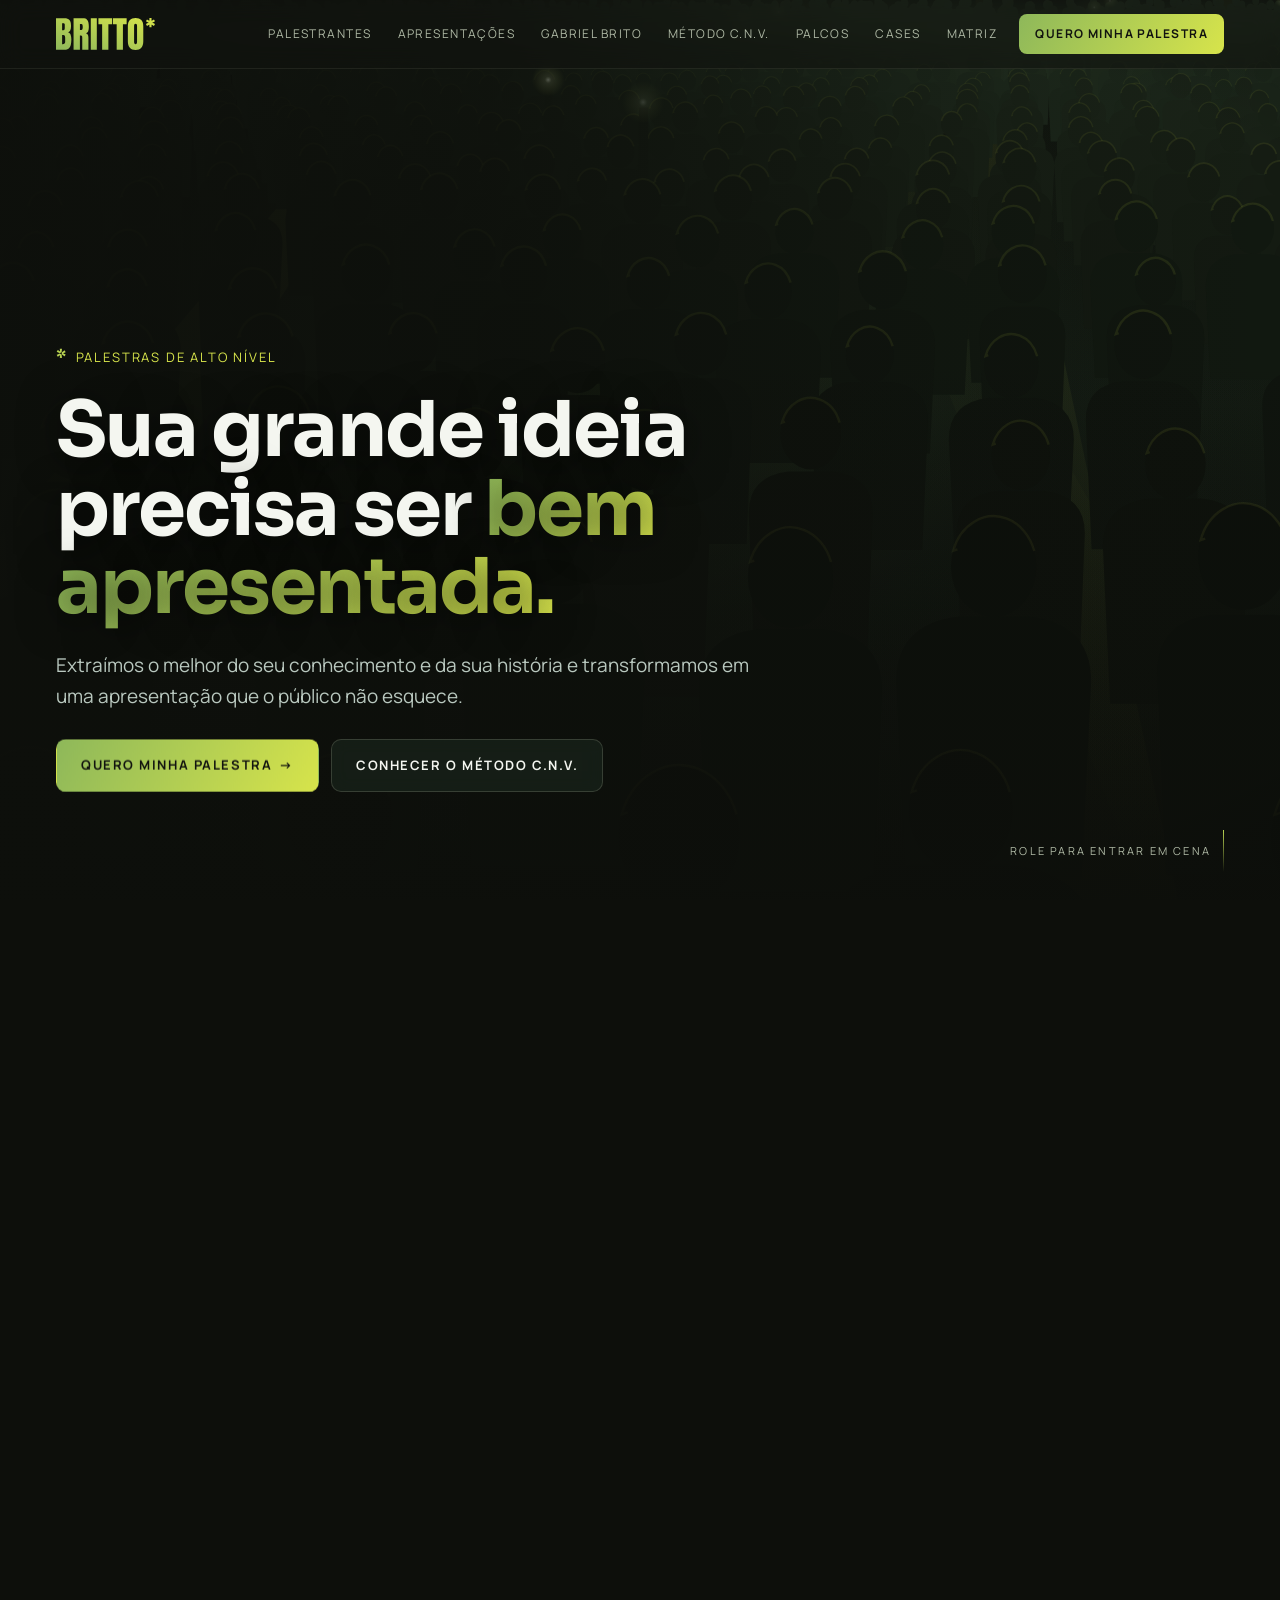
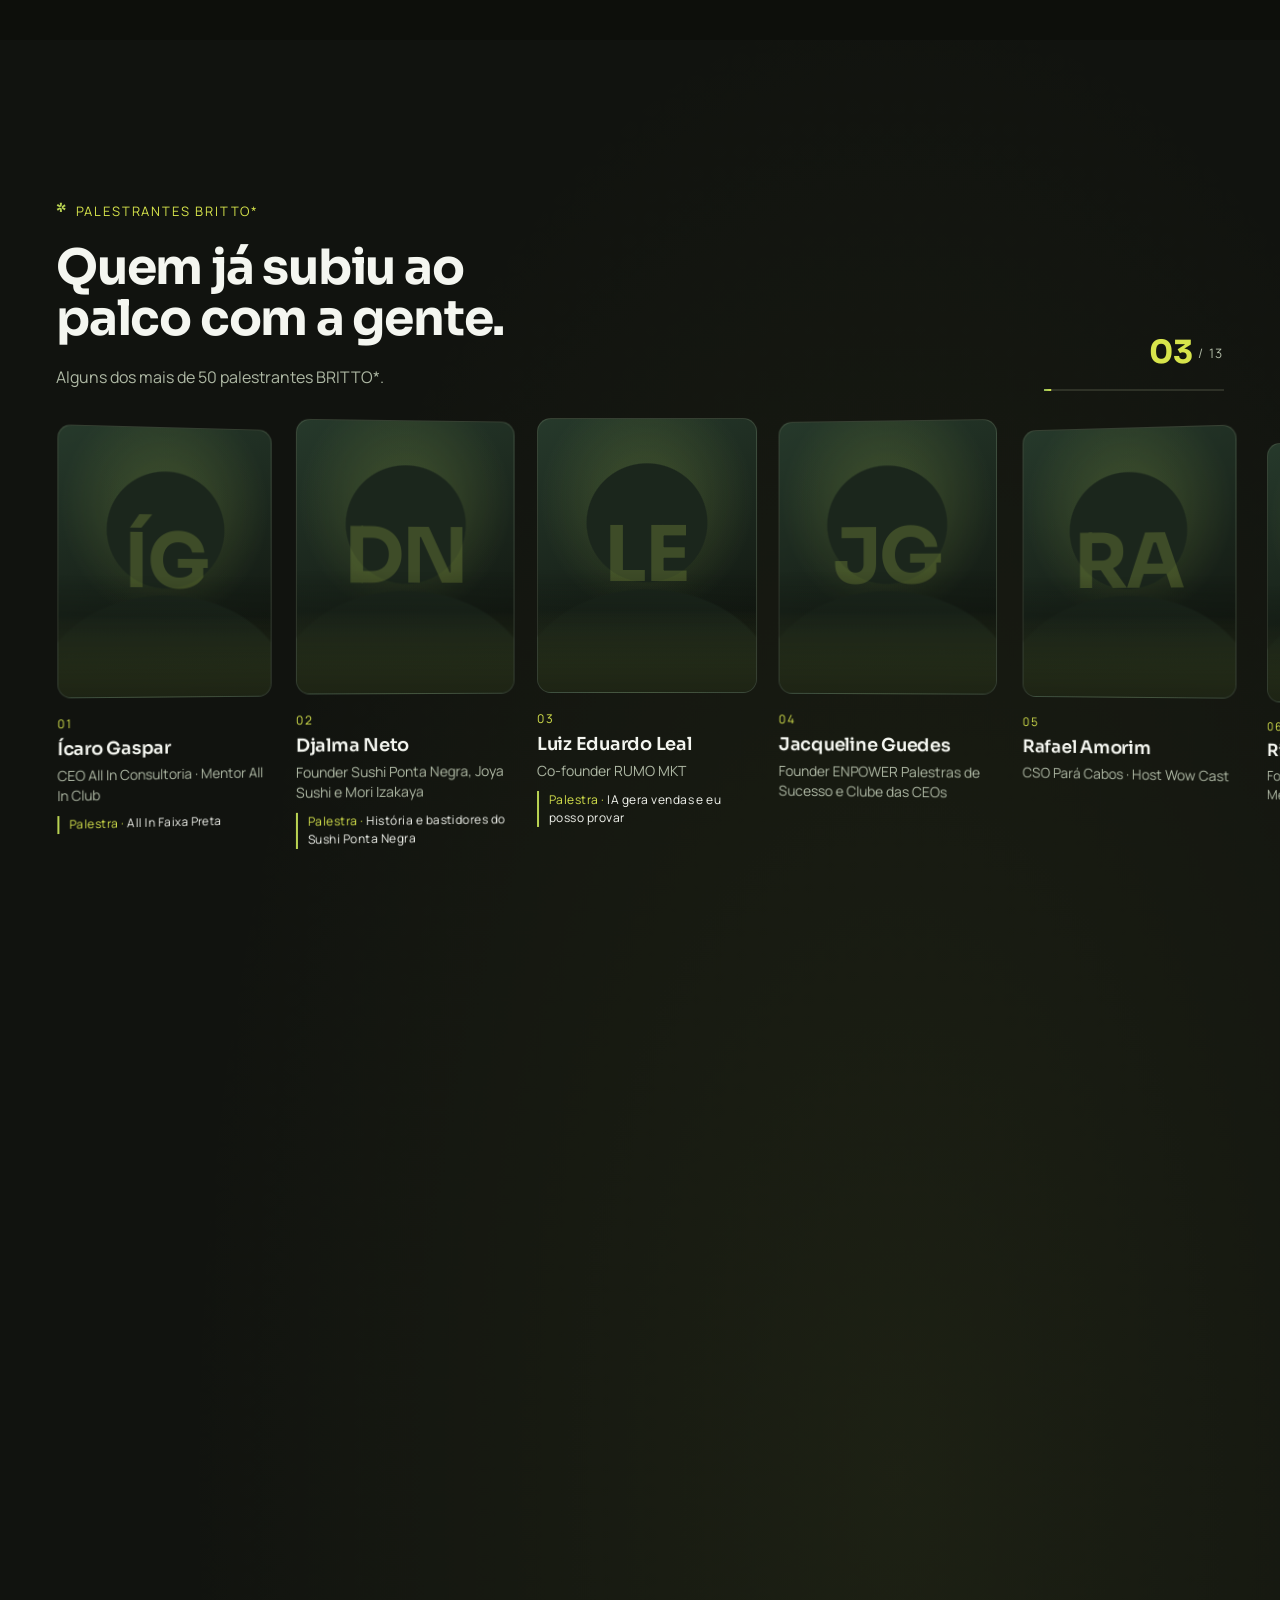
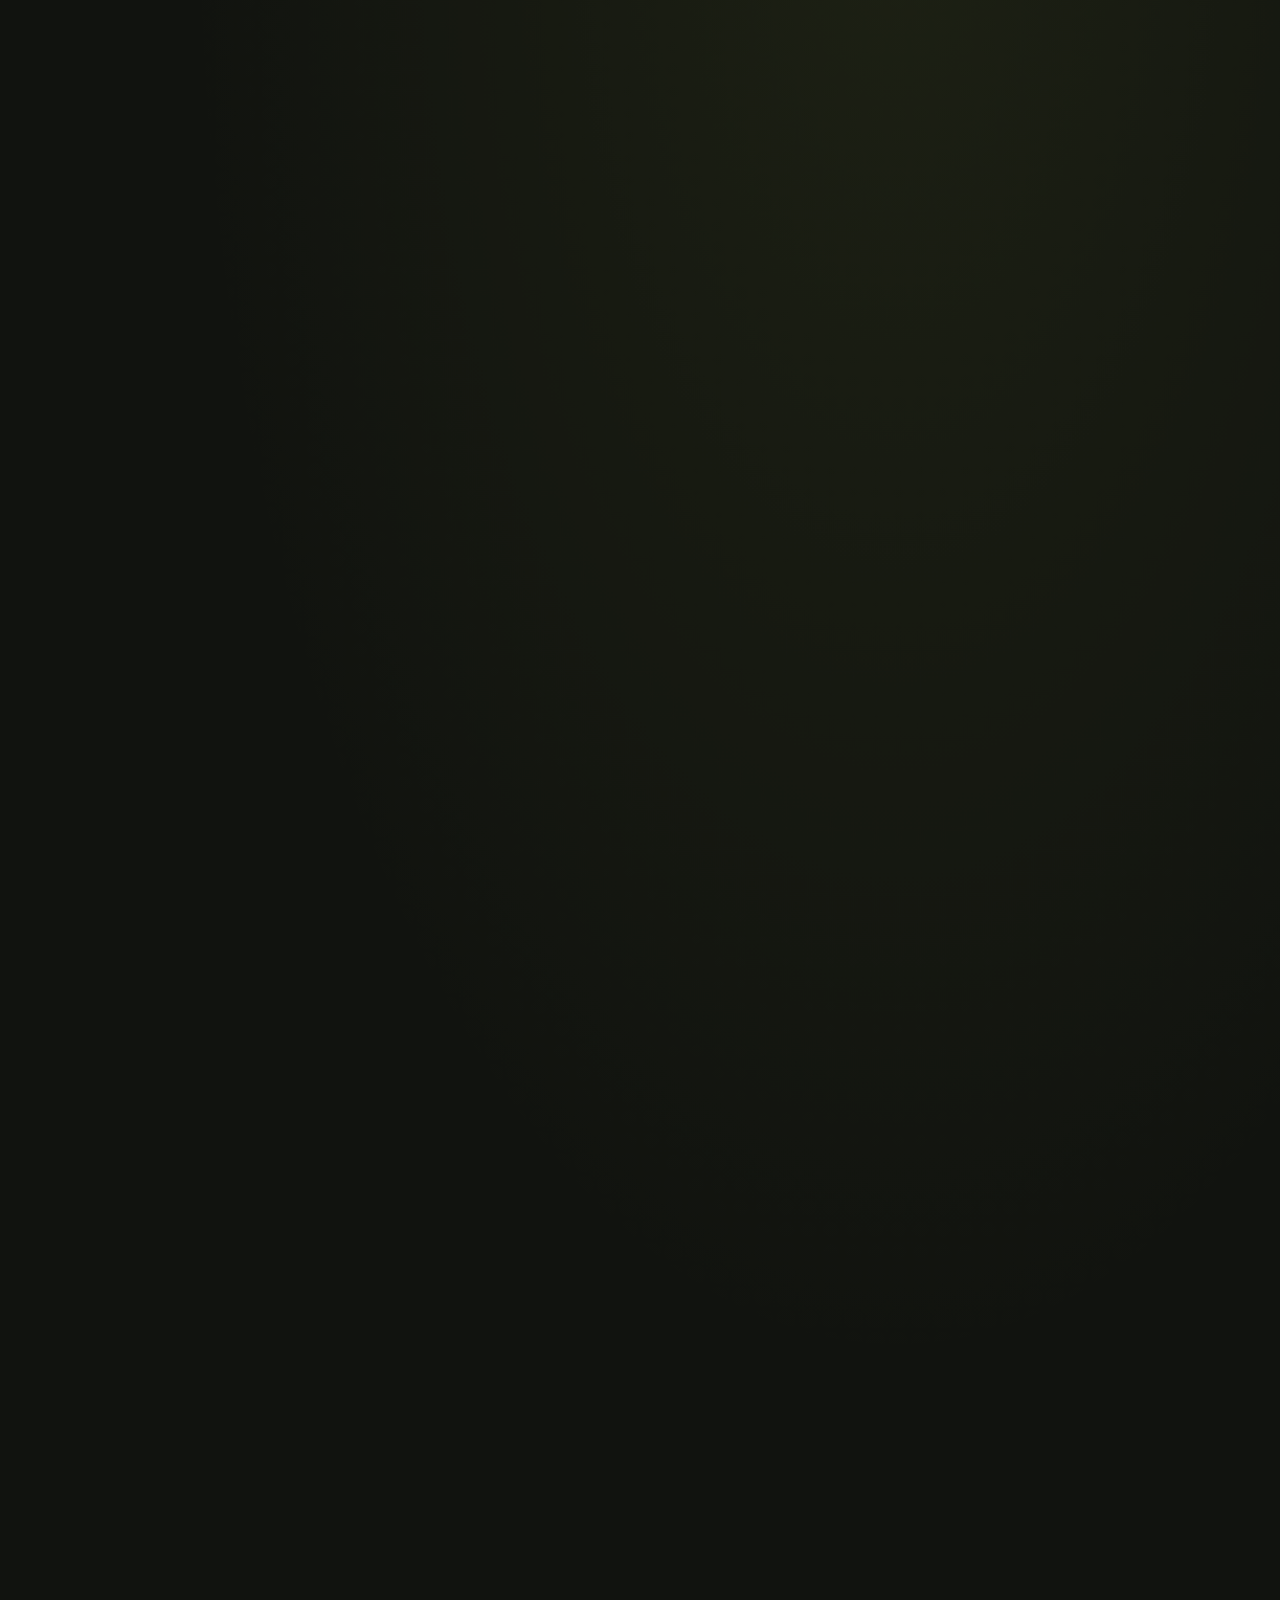
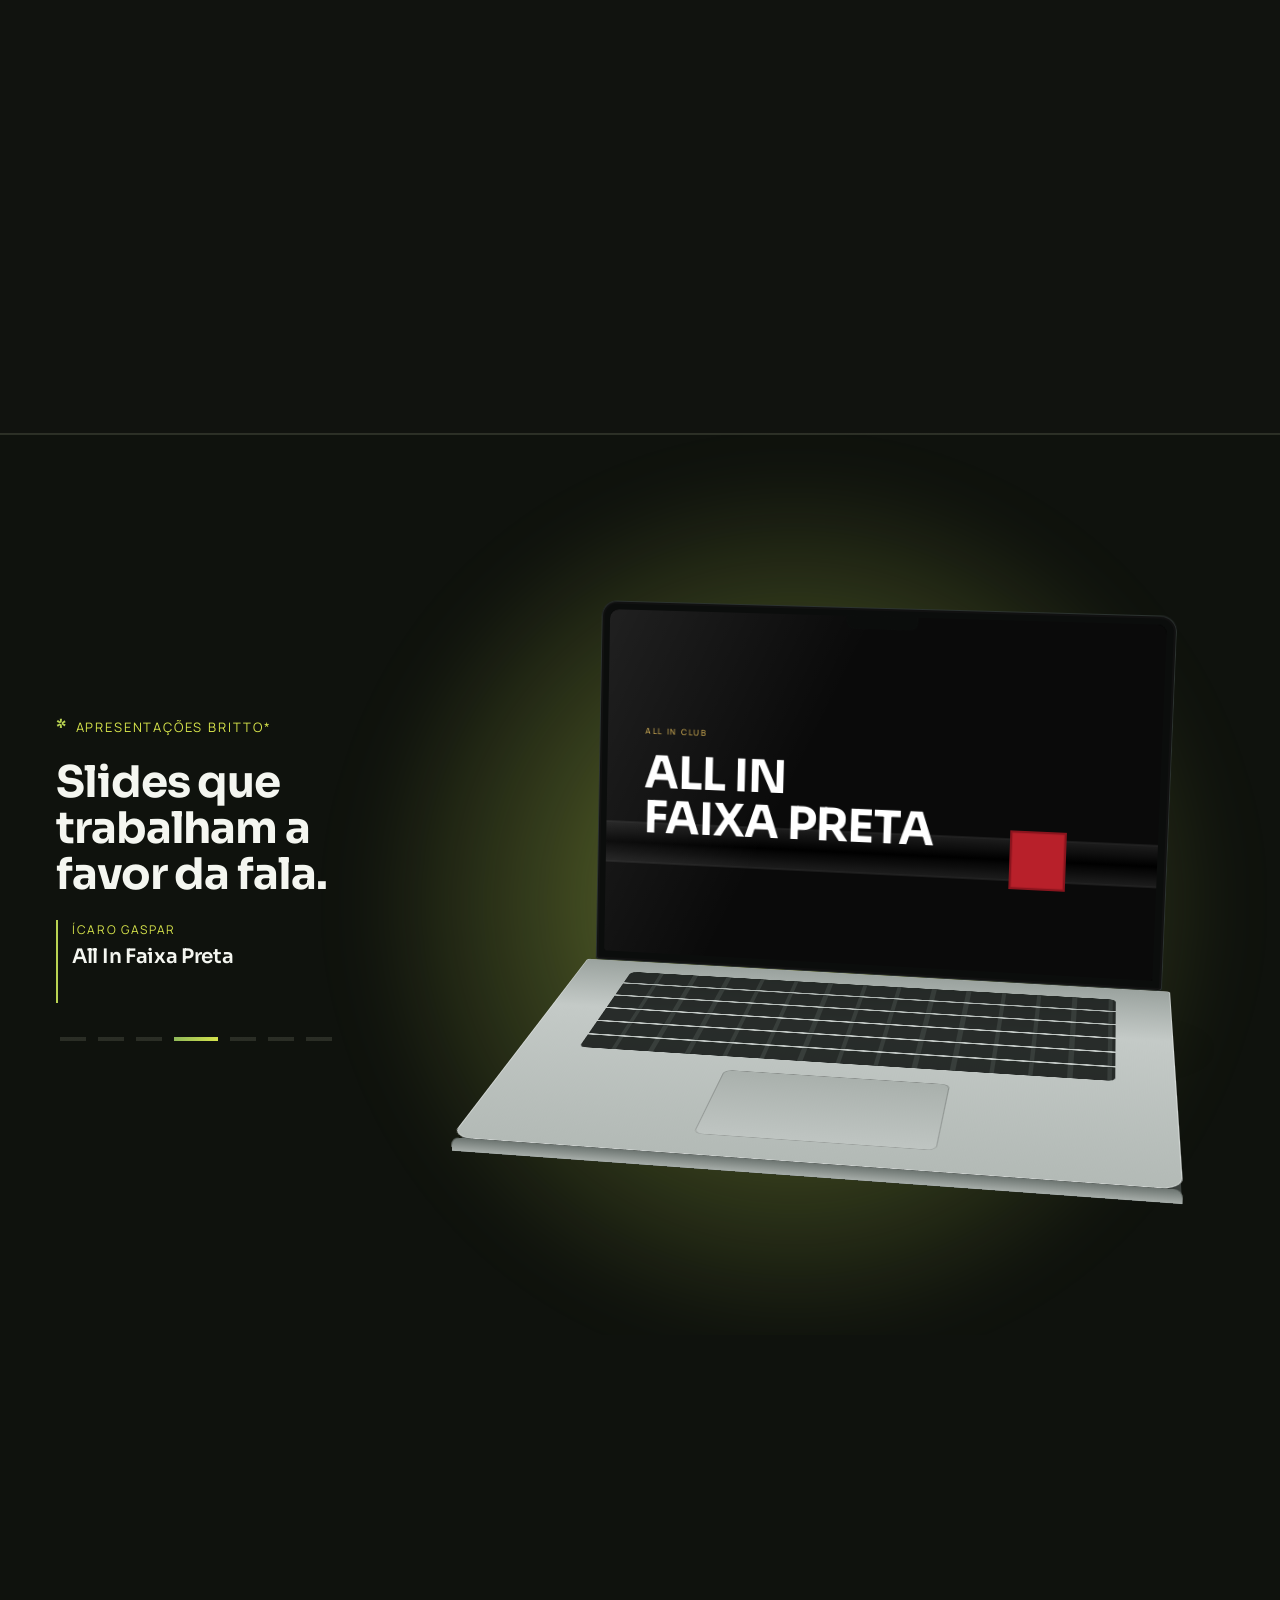
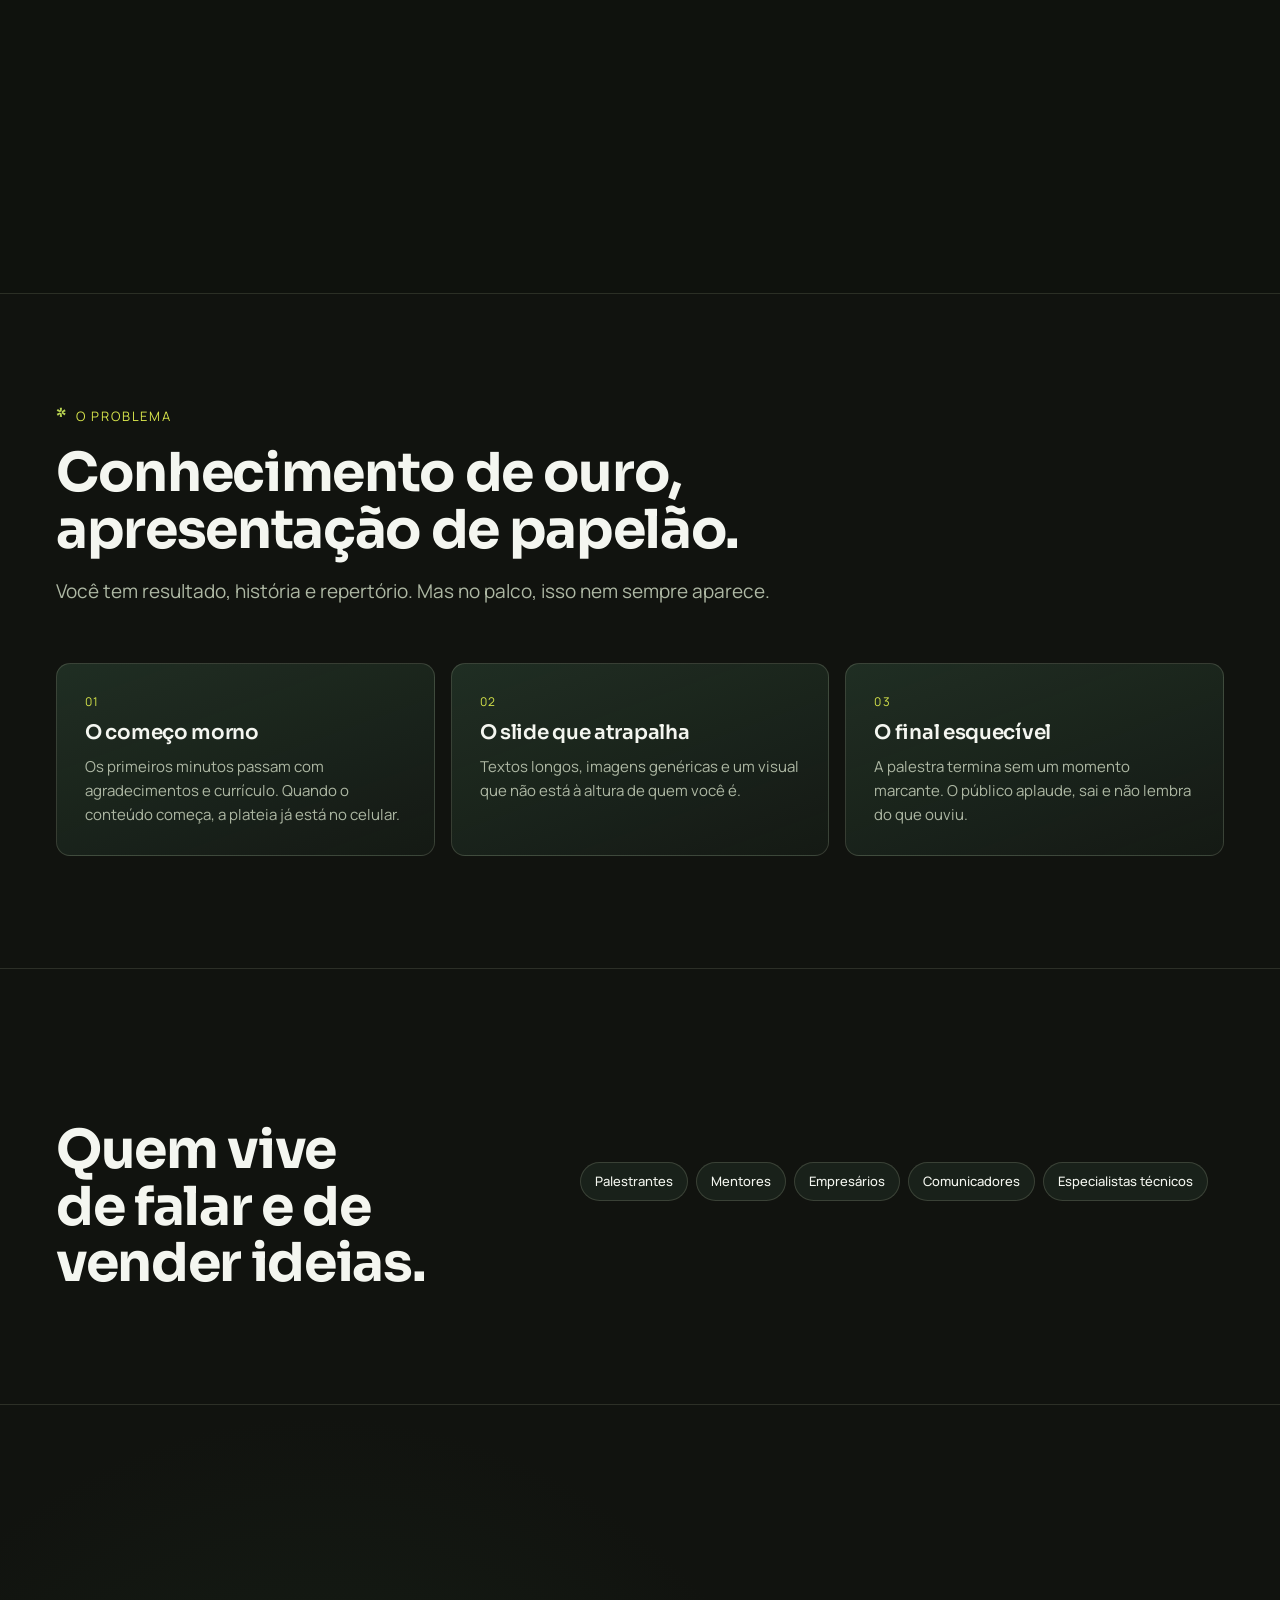
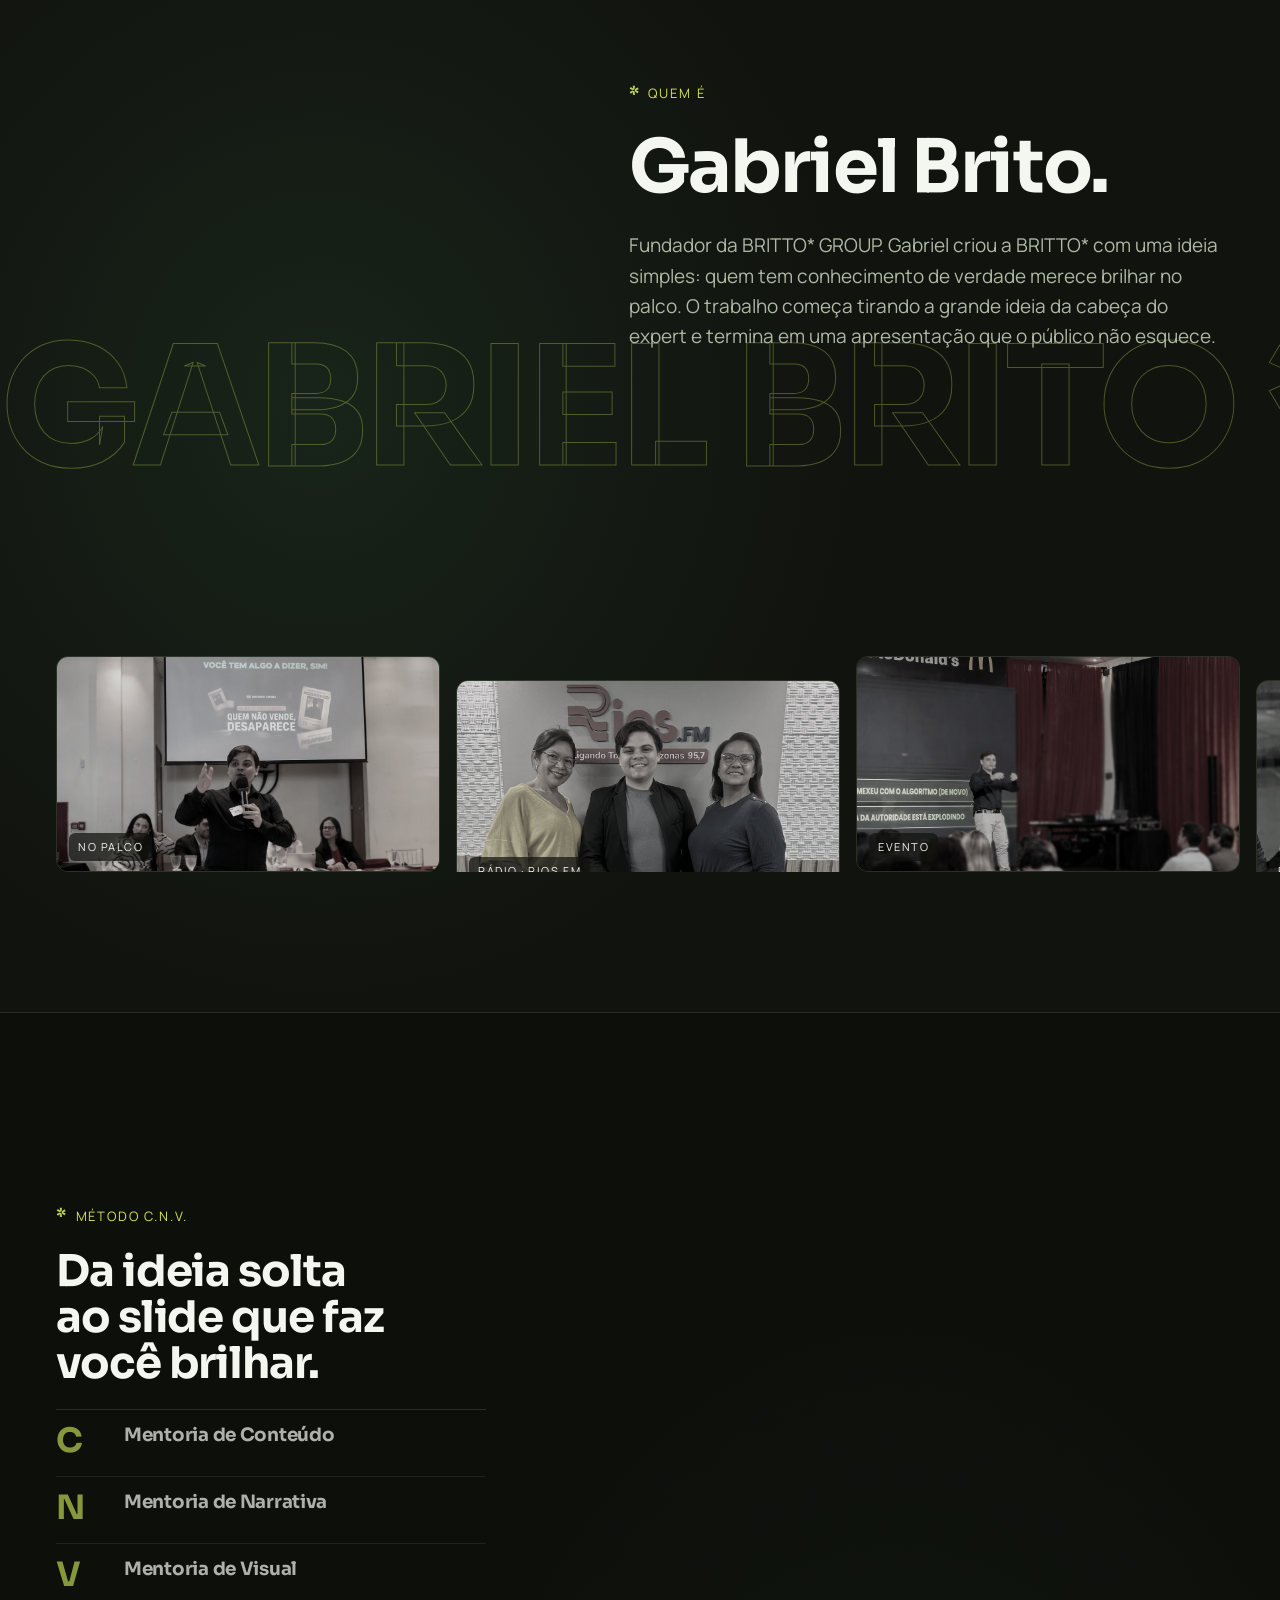
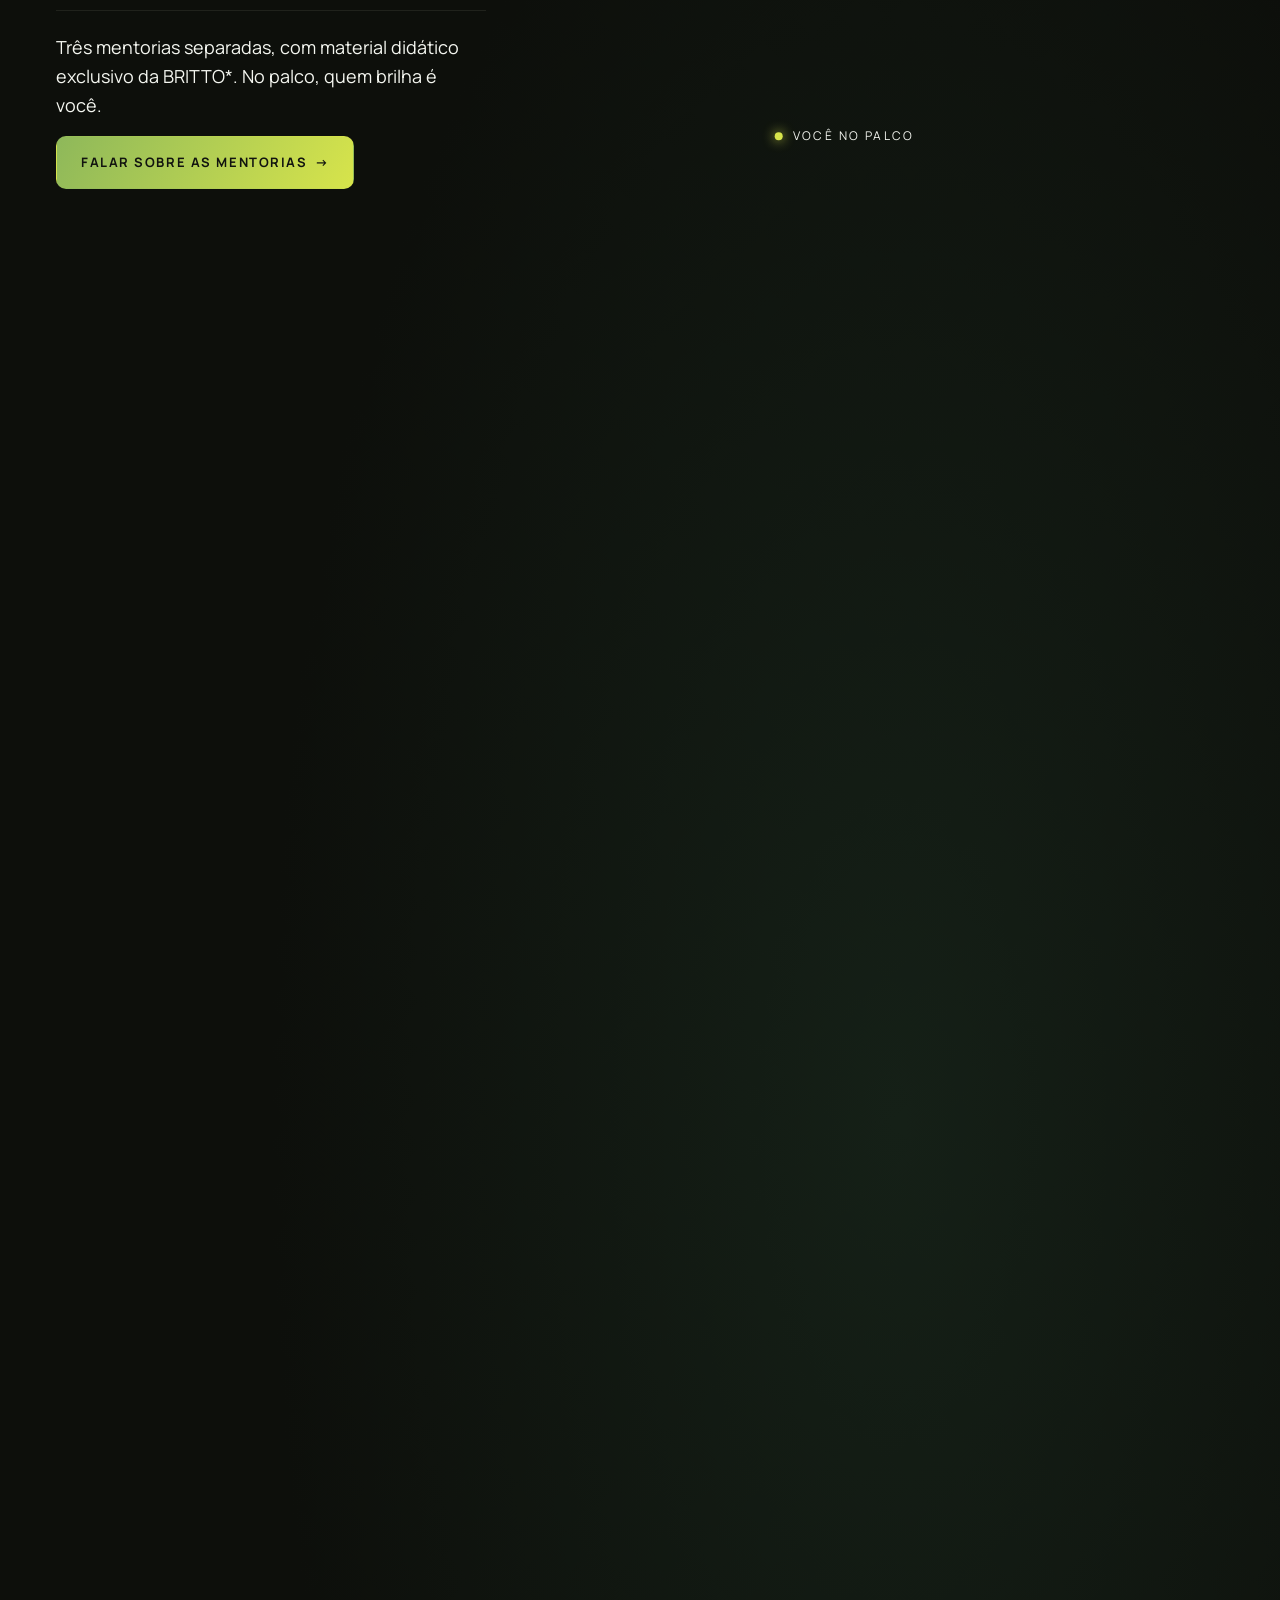
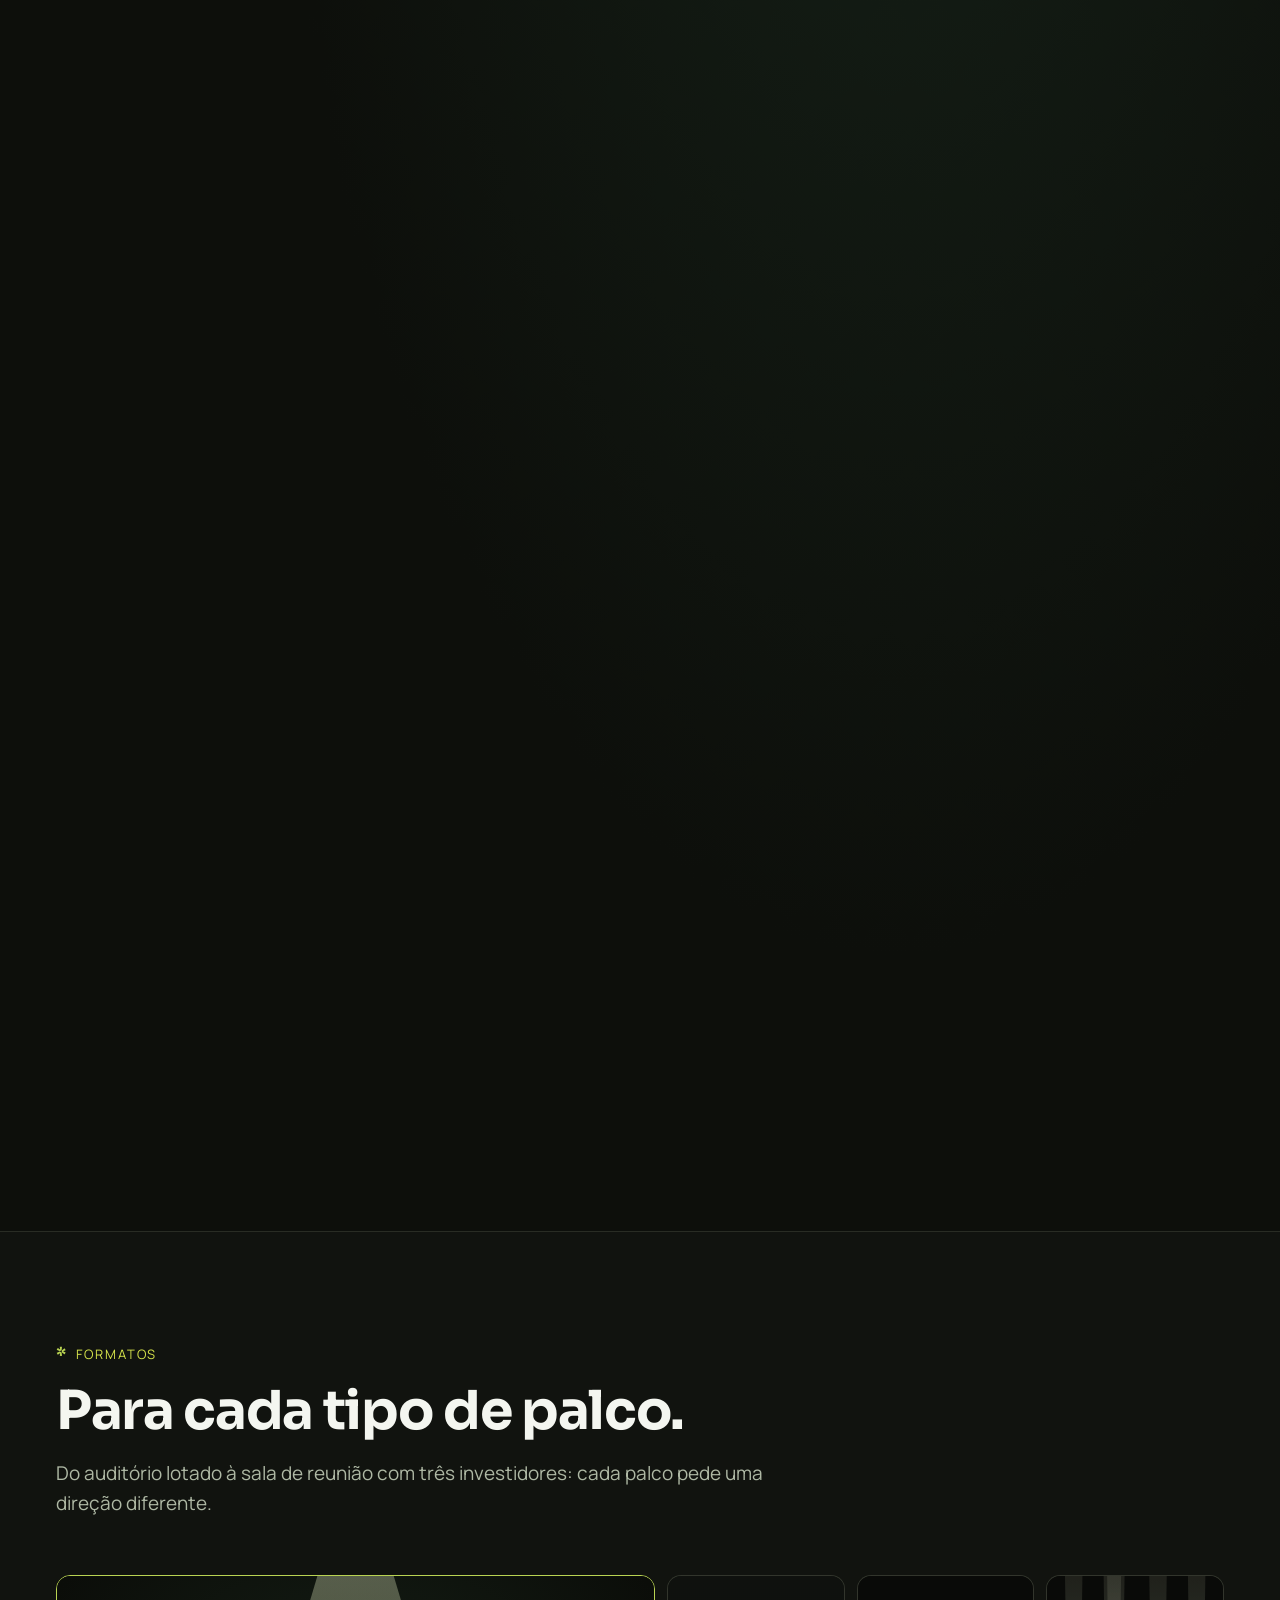
==== commit 8c4853f7: "Revisão completa: navegação, celular, textos e marca BRITTO* Experts - Menu com links reais (#seção)" ====
--- a/index.html
+++ b/index.html
@@ -3,33 +3,49 @@
 <head>
 <meta charset="utf-8">
 <meta name="viewport" content="width=device-width,initial-scale=1,viewport-fit=cover">
-<title>BRITTO* GROUP · Palestras de alto nível</title>
-<meta name="description" content="BRITTO* GROUP: extraímos o melhor do seu conhecimento, da sua ideia e da sua história e transformamos em uma apresentação cinematográfica. Mentorias C.N.V.">
+<title>BRITTO* Experts · Apresentações de alto nível</title>
+<meta name="description" content="BRITTO* Experts, uma empresa BRITTO* GROUP. Transformamos o seu conhecimento e a sua história em uma palestra que o público não esquece, com as três mentorias do Método C.N.V.">
+<script>document.documentElement.classList.add("js")</script>
+<meta property="og:type" content="website">
+<meta property="og:locale" content="pt_BR">
+<meta property="og:site_name" content="BRITTO* Experts">
+<meta property="og:title" content="BRITTO* Experts · Sua grande ideia precisa ser bem apresentada">
+<meta property="og:description" content="Palestras e apresentações de alto nível com o Método C.N.V.: conteúdo, narrativa e visual. Uma empresa BRITTO* GROUP.">
+<meta property="og:url" content="https://gabritomelo10-create.github.io/brittoexperts/">
+<meta property="og:image" content="https://gabritomelo10-create.github.io/brittoexperts/img/brand/og-image.jpg">
+<meta property="og:image:width" content="1200">
+<meta property="og:image:height" content="630">
+<meta property="og:image:alt" content="BRITTO* Experts: sua grande ideia precisa ser bem apresentada">
+<meta name="twitter:card" content="summary_large_image">
+<link rel="canonical" href="https://gabritomelo10-create.github.io/brittoexperts/">
 <meta name="theme-color" content="#11130F">
 <link rel="icon" href="img/brand/simbolo-limao.svg" type="image/svg+xml">
+<link rel="apple-touch-icon" href="img/brand/apple-touch-icon.png">
 <link rel="preconnect" href="https://fonts.googleapis.com">
 <link rel="preconnect" href="https://fonts.gstatic.com" crossorigin>
-<link rel="stylesheet" href="https://fonts.googleapis.com/css2?family=Sora:wght@600;700&family=Manrope:wght@400;500;600;700&family=Big+Shoulders+Display:wght@800;900&display=swap">
+<link rel="stylesheet" href="https://fonts.googleapis.com/css2?family=Sora:wght@600;700&family=Manrope:wght@400;500;600;700&display=swap">
 <link rel="stylesheet" href="css/style.css">
 </head>
 <body>
+<a class="skip" href="#palestrantes">Pular a abertura</a>
 
 <div class="progress" aria-hidden="true"><i id="progress"></i></div>
 <div class="cursor" id="cursor" aria-hidden="true"></div>
 
 <header class="top">
   <div class="wrap">
-    <a class="logo" href="#topo" aria-label="BRITTO* GROUP, início"><img src="img/brand/compacta-limao.svg" alt="BRITTO*" width="99" height="32"></a>
-    <div class="navscroll">
+    <a class="logo" href="#topo" aria-label="BRITTO* Experts, início"><img src="img/brand/compacta-limao.svg" alt="BRITTO*" width="99" height="32"></a>
+    <button class="menu-toggle" type="button" aria-expanded="false" aria-controls="menu"><span class="sr-only">Abrir menu</span><i></i><i></i><i></i></button>
+    <div class="navscroll" id="menu">
       <nav class="menu" aria-label="Seções">
-        <button type="button" data-scroll="palestrantes">Palestrantes</button>
-        <button type="button" data-scroll="apresentacoes">Slides</button>
-        <button type="button" data-scroll="gabriel">Gabriel Brito</button>
-        <button type="button" data-scroll="mentorias">Método C.N.V.</button>
-        <button type="button" data-scroll="palcos">Palcos</button>
-        <button type="button" data-scroll="cases">Cases</button>
-        <button type="button" data-scroll="matriz">Matriz</button>
-        <a class="cta magnet" data-wa="Olá! Vim pelo site da BRITTO* GROUP e quero solicitar minha palestra." href="#">Solicitar palestra</a>
+        <a href="#palestrantes">Palestrantes</a>
+        <a href="#apresentacoes">Apresentações</a>
+        <a href="#gabriel">Gabriel Brito</a>
+        <a href="#mentorias">Método C.N.V.</a>
+        <a href="#palcos">Palcos</a>
+        <a href="#cases">Cases</a>
+        <a href="#matriz">Matriz</a>
+        <a class="cta magnet" data-wa="Olá! Vim pelo site da BRITTO* Experts e quero a minha palestra." href="#">Quero minha palestra</a>
       </nav>
     </div>
   </div>
@@ -47,7 +63,11 @@
       <div class="wrap">
         <p class="eyebrow">Palestras de alto nível</p>
         <h1>Sua grande ideia precisa ser <em>bem apresentada.</em></h1>
-        <p class="lede">Extraímos o melhor do seu conhecimento, da sua ideia e da sua história e transformamos em uma experiência cinematográfica que impacta, conecta, converte e não sai da mente do público.</p>
+        <p class="lede">Extraímos o melhor do seu conhecimento e da sua história e transformamos em uma apresentação que o público não esquece.</p>
+        <div class="btns">
+          <a class="btn magnet" data-wa="Olá! Vim pelo site da BRITTO* Experts e quero a minha palestra." href="#">Quero minha palestra <span class="arr">→</span></a>
+          <a class="btn ghost magnet" href="#mentorias">Conhecer o Método C.N.V.</a>
+        </div>
       </div>
     </div>
 
@@ -69,8 +89,8 @@
     <div class="beat beat-final" data-in="0.86" data-out="2">
       <div class="wrap">
         <div class="btns">
-          <a class="btn magnet" data-wa="Olá! Vim pelo site da BRITTO* GROUP e quero solicitar minha palestra." href="#">Solicitar minha palestra <span class="arr">→</span></a>
-          <button class="btn ghost magnet" type="button" data-scroll="mentorias">Conhecer o método</button>
+          <a class="btn magnet" data-wa="Olá! Vim pelo site da BRITTO* Experts e quero a minha palestra." href="#">Quero minha palestra <span class="arr">→</span></a>
+          <a class="btn ghost magnet" href="#mentorias">Conhecer o Método C.N.V.</a>
         </div>
       </div>
     </div>
@@ -86,6 +106,7 @@
       <div class="stack">
         <p class="eyebrow" data-reveal>Palestrantes BRITTO*</p>
         <h2 data-reveal data-split>Quem já subiu ao palco com a gente.</h2>
+        <p class="lede" data-reveal>Alguns dos mais de 50 palestrantes BRITTO*.</p>
       </div>
       <div class="cast-meta" data-reveal>
         <span class="cast-count"><b id="cast-idx">01</b> / <span id="cast-total">13</span></span>
@@ -109,7 +130,7 @@
         <span class="show-client" id="show-client">BRITTO*</span>
         <b class="show-title" id="show-title">Direção de arte para palestras</b>
       </div>
-      <div class="show-dots" id="show-dots" role="tablist" aria-label="Apresentações"></div>
+      <div class="show-dots" id="show-dots" aria-label="Escolher apresentação"></div>
     </div>
     <div class="mac-stage" aria-hidden="true">
       <div class="mac" id="mac">
@@ -123,7 +144,7 @@
             <div class="mac-bezel">
               <i class="mac-notch"></i>
               <div class="mac-screen" id="mac-screen">
-                <div class="mac-boot"><img src="img/brand/principal-limao.svg" alt=""></div>
+                <div class="mac-boot"><img src="img/brand/experts-limao.svg" alt=""></div>
                 <div class="mac-slides" id="mac-slides"></div>
               </div>
             </div>
@@ -136,17 +157,6 @@
   </div>
 </section>
 
-<div class="cidades" aria-label="Cidades com palestrantes BRITTO*">
-  <div class="cidades-track" id="cidades"></div>
-</div>
-
-<section class="band numbers">
-  <div class="wrap nums">
-    <div data-reveal><b data-count="50" data-prefix="+">0</b><span>palestrantes BRITTO*</span></div>
-    <div data-reveal><b data-count="5">0</b><span>cidades com palcos BRITTO*</span></div>
-    <div data-reveal><b data-count="3">0</b><span>mentorias no método C.N.V.</span></div>
-  </div>
-</section>
 
 <section class="band">
   <div class="wrap">
@@ -170,17 +180,13 @@
       <h2 data-reveal data-split>Quem vive de falar e de vender ideias.</h2>
     </div>
     <div class="stack">
-      <p class="lede" data-reveal>Empresário aprende com empresário. Trabalhamos com quem tem resultado de verdade e quer que o palco mostre isso.</p>
+      <p class="lede" data-reveal>Trabalhamos com quem tem resultado de verdade e quer que o palco mostre isso.</p>
       <div class="chips" data-reveal>
-        <span class="chip">Palestrantes</span><span class="chip">Mentores</span><span class="chip">Empresários</span><span class="chip">Comunicadores</span><span class="chip">Especialistas técnicos</span><span class="chip">Pitch para investidores</span><span class="chip">Apresentações comerciais</span><span class="chip">Imersões e convenções</span>
-      </div>
-    </div>
-  </div>
-</section>
-
-
-
-
+        <span class="chip">Palestrantes</span><span class="chip">Mentores</span><span class="chip">Empresários</span><span class="chip">Comunicadores</span><span class="chip">Especialistas técnicos</span>
+      </div>
+    </div>
+  </div>
+</section>
 
 <!-- QUEM É GABRIEL BRITO — retrato que acende com o scroll e nome gigante correndo atrás -->
 <section class="founder" id="gabriel" aria-label="Quem é Gabriel Brito">
@@ -195,14 +201,9 @@
     <div class="founder-copy">
       <p class="eyebrow" data-reveal>Quem é</p>
       <h2 data-reveal data-split>Gabriel Brito.</h2>
-      <p class="lede" data-reveal>Fundador da BRITTO* GROUP. Gabriel criou a BRITTO* para que quem tem conhecimento de verdade também brilhe no palco: tirar a grande ideia da cabeça do expert e transformar em uma apresentação que o público não esquece.</p>
-      <ul class="founder-facts" data-reveal>
-        <li><b data-count="50" data-prefix="+">0</b><span>palestrantes levados ao palco</span></li>
-        <li><b data-count="5">0</b><span>cidades com palcos BRITTO*</span></li>
-        <li><b data-count="3">0</b><span>mentorias no método C.N.V.</span></li>
-      </ul>
+      <p class="lede" data-reveal>Fundador da BRITTO* GROUP. Gabriel criou a BRITTO* com uma ideia simples: quem tem conhecimento de verdade merece brilhar no palco. O trabalho começa tirando a grande ideia da cabeça do expert e termina em uma apresentação que o público não esquece.</p>
       <div class="btns" data-reveal>
-        <a class="btn magnet" data-wa="Olá, Gabriel! Vim pelo site da BRITTO* GROUP e quero conversar sobre a minha próxima apresentação." href="#">Falar com o Gabriel <span class="arr">→</span></a>
+        <a class="btn magnet" data-wa="Olá, Gabriel! Vim pelo site da BRITTO* Experts e quero conversar sobre a minha próxima apresentação." href="#">Falar com o Gabriel <span class="arr">→</span></a>
       </div>
     </div>
   </div>
@@ -256,7 +257,7 @@
       </ol>
       <div class="flow-final" id="flow-final">
         <p>Três mentorias separadas, com material didático exclusivo da BRITTO*. No palco, quem brilha é você.</p>
-        <a class="btn magnet" data-wa="Olá! Quero saber mais sobre as Mentorias C.N.V. da BRITTO*." href="#">Quero as mentorias <span class="arr">→</span></a>
+        <a class="btn magnet" data-wa="Olá! Quero saber mais sobre as mentorias do Método C.N.V. da BRITTO* Experts." href="#">Falar sobre as mentorias <span class="arr">→</span></a>
       </div>
     </div>
   </div>
@@ -321,14 +322,26 @@
       <article class="case tilt glow" data-reveal>
         <span class="tag">Pitch</span>
         <h3>Medprev Manaus</h3>
-        <p>Apresentação de pitch para o franqueado Juan Campos, estruturada com as três mentorias do método C.N.V.</p>
+        <p>Apresentação de pitch para o franqueado Juan Campos, estruturada com as três mentorias do Método C.N.V.</p>
         <div class="ida-mini">
-          <div><b>C</b><span>Os números e argumentos certos para o público.</span></div>
-          <div><b>N</b><span>Uma história com começo, virada e fechamento.</span></div>
-          <div><b>V</b><span>Visual à altura da marca.</span></div>
-        </div>
-      </article>
-    </div>
+          <div><b>*</b><span><strong>Conteúdo:</strong> os números e argumentos certos para o público.</span></div>
+          <div><b>*</b><span><strong>Narrativa:</strong> uma história com começo, virada e fechamento.</span></div>
+          <div><b>*</b><span><strong>Visual:</strong> à altura da marca.</span></div>
+        </div>
+      </article>
+    </div>
+  </div>
+</section>
+
+<div class="cidades" aria-label="Onde já tem palco BRITTO*">
+  <div class="cidades-track" id="cidades"></div>
+</div>
+
+<section class="band numbers">
+  <div class="wrap nums">
+    <div data-reveal><b data-count="50" data-prefix="+">0</b><span>palestrantes BRITTO*</span></div>
+    <div data-reveal><b data-count="5">0</b><span>cidades e países com palco BRITTO*</span></div>
+    <div data-reveal><b data-count="3">0</b><span>mentorias no Método C.N.V.</span></div>
   </div>
 </section>
 
@@ -337,7 +350,7 @@
     <div class="stack">
       <p class="eyebrow" data-reveal>Matriz de Genialidade</p>
       <h2 data-reveal data-split>Descubra a sua zona de genialidade.</h2>
-      <p class="lede" data-reveal>Responda a quatro perguntas e veja qual repertório você já tem para criar uma palestra, um curso, uma mentoria ou uma consultoria. Todo negócio tem potencial para ter um braço educacional.</p>
+      <p class="lede" data-reveal>Responda a quatro perguntas e veja qual repertório você já tem para criar uma palestra, um curso, uma mentoria ou uma consultoria. O resultado mostra por onde começar.</p>
       <p class="lede note" data-reveal>Esta é uma versão de demonstração. A Matriz completa é aplicada pelo time da BRITTO*.</p>
     </div>
     <div class="quiz" id="quiz" aria-live="polite" data-reveal></div>
@@ -354,8 +367,8 @@
       <details class="faq"><summary>Preciso já ter uma palestra pronta?</summary><p>Não. Muitos experts chegam só com o conhecimento e a história. A Mentoria de Conteúdo organiza tudo do zero.</p></details>
       <details class="faq"><summary>Posso contratar só uma das mentorias?</summary><p>Sim. As mentorias de Conteúdo, Narrativa e Visual são separadas. Indicamos as três quando a palestra ainda não existe.</p></details>
       <details class="faq"><summary>Vocês atendem fora de Manaus?</summary><p>Sim. Já temos palestrantes BRITTO* em Manaus, São Paulo, Salvador, Japão e China. As mentorias podem ser online.</p></details>
-      <details class="faq"><summary>Funciona para apresentação comercial?</summary><p>Funciona. As mentorias C.N.V. valem para qualquer apresentação, de um pitch de dez minutos a uma convenção inteira.</p></details>
-      <details class="faq"><summary>Quanto tempo leva?</summary><p>Depende do formato e da data do evento. No diagnóstico, montamos o cronograma junto com você, de trás para frente a partir do dia do palco.</p></details>
+      <details class="faq"><summary>Funciona para apresentação comercial?</summary><p>Funciona. As mentorias do Método C.N.V. valem para qualquer apresentação, de um pitch de dez minutos a uma convenção inteira.</p></details>
+      <details class="faq"><summary>Quanto tempo leva?</summary><p>Depende do formato e da data do evento. Na primeira conversa, montamos o cronograma junto com você, de trás para frente a partir do dia do palco.</p></details>
     </div>
   </div>
 </section>
@@ -363,17 +376,17 @@
 <!-- PRÓXIMO PALCO -->
 <section class="band apoteose" id="apoteose">
   <div class="wrap">
-    <p class="eyebrow" data-reveal>#BORA! Criar o próximo</p>
+    <p class="eyebrow" data-reveal>#BORA! Criar o próximo palco</p>
     <h2 data-reveal data-split>Qual é o seu próximo palco?</h2>
-    <p class="lede" data-reveal>Conte pra gente. A BRITTO* cuida para ele ser inesquecível.</p>
+    <p class="lede" data-reveal>Conte qual é o evento e a data. A BRITTO* cuida para ele ser inesquecível.</p>
     <div class="btns" data-reveal>
-      <a class="btn magnet" data-wa="Olá! Vim pelo site da BRITTO* GROUP e quero solicitar minha palestra." href="#">Solicitar minha palestra <span class="arr">→</span></a>
-      <a class="btn ghost magnet" data-wa="Olá! Quero saber mais sobre as Mentorias C.N.V. da BRITTO*." href="#">Saber das mentorias</a>
+      <a class="btn magnet" data-wa="Olá! Vim pelo site da BRITTO* Experts e quero a minha palestra." href="#">Quero minha palestra <span class="arr">→</span></a>
+      <a class="btn ghost magnet" data-wa="Olá! Quero saber mais sobre as mentorias do Método C.N.V. da BRITTO* Experts." href="#">Falar sobre as mentorias</a>
     </div>
     <div class="contato" data-reveal>
-      <span>WhatsApp <b>(92) 99121-8255</b></span>
-      <a href="https://instagram.com/britto.group" target="_blank" rel="noopener">@britto.group</a>
-      <span>contato@brittogroup.com.br</span>
+      <a href="tel:+5592991218255">Telefone e WhatsApp <b>(92) 99121-8255</b></a>
+      <a href="https://instagram.com/britto.group" target="_blank" rel="noopener">Instagram @britto.group</a>
+      <!-- e-mail contato@brittogroup.com.br volta quando o domínio estiver no ar -->
       <small>Edifício ZEN.WORK, 3º andar · Rua Rio Javari, 361 · Manaus, AM</small>
     </div>
   </div>
@@ -383,13 +396,13 @@
 
 <footer class="foot">
   <div class="wrap">
-    <img class="foot-logo" src="img/brand/principal-limao.svg" alt="BRITTO* GROUP" width="136" height="54">
+    <img class="foot-logo" src="img/brand/experts-limao.svg" alt="BRITTO* Experts" width="136" height="54">
     <span class="foot-tag">Uma marca que transforma ideias em presença.</span>
-    <span>BRITTO* Experts · © 2026 BRITTO* GROUP</span>
+    <span>BRITTO* Experts é uma empresa BRITTO* GROUP · © 2026</span>
   </div>
 </footer>
 
-<a class="wa" data-wa="Olá! Vim pelo site da BRITTO* GROUP." href="#" aria-label="Falar no WhatsApp">
+<a class="wa" id="wa" data-wa="Olá! Vim pelo site da BRITTO* Experts." href="#" aria-label="Falar no WhatsApp">
   <svg viewBox="0 0 32 32" aria-hidden="true"><path d="M16 3a13 13 0 0 0-11.2 19.6L3 29l6.6-1.7A13 13 0 1 0 16 3zm0 23.7c-2 0-4-.6-5.7-1.6l-.4-.2-3.9 1 1-3.8-.3-.4A10.7 10.7 0 1 1 16 26.7zm5.9-8c-.3-.2-1.9-.9-2.2-1s-.5-.2-.7.2-.8 1-1 1.2-.4.2-.7 0a8.8 8.8 0 0 1-4.4-3.8c-.3-.6.3-.5.9-1.7.1-.2 0-.4 0-.5l-1-2.4c-.3-.6-.5-.5-.7-.5h-.6a1.2 1.2 0 0 0-.9.4 3.7 3.7 0 0 0-1.1 2.7 6.4 6.4 0 0 0 1.3 3.4 14.6 14.6 0 0 0 5.6 4.9c2.1.9 2.9 1 4 .8a3.4 3.4 0 0 0 2.2-1.6 2.8 2.8 0 0 0 .2-1.6c-.1-.1-.3-.2-.7-.3z"/></svg>
 </a>
 
--- a/css/style.css
+++ b/css/style.css
@@ -29,7 +29,9 @@
   --f-display:"Sora","Manrope",system-ui,sans-serif;
   --f-body:"Manrope","Helvetica Neue",Arial,system-ui,sans-serif;
   --f-mono:"Manrope","Helvetica Neue",Arial,system-ui,sans-serif;
-  --f-cond:"Big Shoulders Display","Arial Narrow",Impact,sans-serif;
+  --f-cond:var(--f-display);
+  --wrap:1200px;
+  --gutter:max(16px,calc((100vw - var(--wrap))/2 + 16px));
   --ease:cubic-bezier(.2,.7,.1,1);
   color-scheme:dark;
 }
@@ -42,7 +44,7 @@
 ::selection{background:var(--verde);color:var(--on-verde)}
 .sr-only{position:absolute;width:1px;height:1px;padding:0;margin:-1px;overflow:hidden;clip:rect(0 0 0 0);white-space:nowrap;border:0}
 
-.wrap{max-width:1200px;margin-inline:auto;padding-left:max(16px,env(safe-area-inset-left,0px));padding-right:max(16px,env(safe-area-inset-right,0px))}
+.wrap{max-width:var(--wrap);margin-inline:auto;padding-left:max(16px,env(safe-area-inset-left,0px));padding-right:max(16px,env(safe-area-inset-right,0px))}
 .band{padding-block:clamp(56px,9vw,112px)}
 .band + .band{border-top:1px solid var(--line)}
 .band{position:relative}
@@ -85,29 +87,46 @@
 header.top.solid{background:color-mix(in srgb,var(--ink) 90%,transparent);border-bottom-color:var(--line)}
 header.top.hide{transform:translateY(-100%)}
 .top .wrap{display:flex;align-items:center;justify-content:space-between;gap:24px;min-height:68px}
+.menu-toggle{display:none;flex-direction:column;justify-content:center;gap:5px;width:44px;height:44px;margin-right:-10px;padding:10px;background:none;border:0;cursor:pointer}
+.menu-toggle i{display:block;height:2px;width:100%;border-radius:2px;background:var(--paper);transition:transform .3s var(--ease),opacity .2s}
+header.top.open .menu-toggle i:nth-child(2){transform:translateY(7px) rotate(45deg)}
+header.top.open .menu-toggle i:nth-child(3){opacity:0}
+header.top.open .menu-toggle i:nth-child(4){transform:translateY(-7px) rotate(-45deg)}
+html.menu-aberto{overflow:hidden}
+.skip{position:fixed;left:16px;top:-60px;z-index:60;padding:12px 18px;border-radius:10px;background:var(--grad);color:var(--on-verde);font-weight:700;text-decoration:none;transition:top .2s}
+.skip:focus{top:12px}
 .logo{display:block;line-height:0;text-decoration:none}
 .logo img{display:block;height:32px;width:auto;transition:filter .3s}
 .logo:hover img{filter:drop-shadow(0 0 12px rgba(215,228,75,.45))}
 nav.menu{display:flex;align-items:center;gap:2px}
-nav.menu button{position:relative;font:inherit;font-family:var(--f-mono);font-size:.75rem;letter-spacing:.12em;text-transform:uppercase;color:var(--mute);background:none;border:0;padding:10px 12px;cursor:pointer;white-space:nowrap;transition:color .2s}
-nav.menu button::after{content:"";position:absolute;left:12px;right:12px;bottom:5px;height:1px;background:var(--verde);transform:scaleX(0);transform-origin:right;transition:transform .3s var(--ease)}
-nav.menu button:hover,nav.menu button.on{color:var(--paper)}
-nav.menu button:hover::after,nav.menu button.on::after{transform:scaleX(1);transform-origin:left}
+nav.menu a:not(.cta){position:relative;text-decoration:none;font:inherit;font-family:var(--f-mono);font-size:.75rem;letter-spacing:.12em;text-transform:uppercase;color:var(--mute);background:none;border:0;padding:10px 12px;cursor:pointer;white-space:nowrap;transition:color .2s}
+nav.menu a:not(.cta)::after{content:"";position:absolute;left:12px;right:12px;bottom:5px;height:1px;background:var(--verde);transform:scaleX(0);transform-origin:right;transition:transform .3s var(--ease)}
+nav.menu a:not(.cta):hover,nav.menu a.on{color:var(--paper)}
+nav.menu a:not(.cta):hover::after,nav.menu a.on::after{transform:scaleX(1);transform-origin:left}
 nav.menu a.cta{display:inline-block;font-family:var(--f-body);font-weight:700;font-size:.75rem;letter-spacing:.12em;text-transform:uppercase;text-decoration:none;color:var(--on-verde);background:var(--grad);border-radius:8px;padding:10px 16px;margin-left:8px;white-space:nowrap;transition:background .2s,transform .35s var(--ease)}
 nav.menu a.cta:hover{background:var(--verde-claro)}
 @media (max-width:900px){
-  .top .wrap{flex-wrap:wrap;gap:0;padding-block:12px 0}
-  .navscroll{width:100%;overflow-x:auto;scrollbar-width:none;margin-top:6px;padding-bottom:6px}
-  .navscroll::-webkit-scrollbar{display:none}
-  nav.menu{width:max-content}
+  .top .wrap{min-height:58px}
+  .menu-toggle{display:flex}
+  header.top.open{backdrop-filter:none;-webkit-backdrop-filter:none;background:transparent;border-bottom-color:transparent;transform:none}
+  .navscroll{position:fixed;inset:0;top:0;z-index:-1;display:flex;flex-direction:column;padding:90px max(20px,env(safe-area-inset-right,0px)) calc(28px + env(safe-area-inset-bottom,0px)) max(20px,env(safe-area-inset-left,0px));background:rgba(17,19,15,.97);backdrop-filter:blur(16px);-webkit-backdrop-filter:blur(16px);opacity:0;visibility:hidden;transition:opacity .3s,visibility .3s;overflow-y:auto}
+  header.top.open .navscroll{opacity:1;visibility:visible}
+  nav.menu{flex-direction:column;align-items:stretch;gap:0;width:100%;margin-top:auto}
+  @media (max-height:640px){nav.menu a:not(.cta){font-size:1.2rem;padding:10px 0}}
+  nav.menu a:not(.cta){font-family:var(--f-display);font-weight:600;font-size:1.5rem;letter-spacing:-.02em;text-transform:none;color:var(--paper);padding:14px 0;border-bottom:1px solid var(--line)}
+  nav.menu a:not(.cta)::after{display:none}
+  nav.menu a.on{color:var(--limao)}
+  nav.menu a.cta{margin:22px 0 0;padding:16px;text-align:center;font-size:.8125rem;border-radius:10px}
 }
 
 /* ---------- cena 3D ---------- */
-.stage{position:relative;height:640vh;background:#0d0f0b}
+.stage{position:relative;height:360vh;background:#0d0f0b}
 .stage-pin{position:sticky;top:0;height:100vh;height:100svh;overflow:hidden}
 #stage-canvas{position:absolute;inset:0;width:100%;height:100%;display:block}
 .stage-vignette{position:absolute;inset:0;pointer-events:none;background:radial-gradient(120% 90% at 50% 50%,transparent 55%,rgba(0,0,0,.7) 100%)}
-.beat{position:absolute;inset:0;display:flex;align-items:center;pointer-events:none;opacity:0;visibility:hidden}
+.beat{position:absolute;inset:0;display:flex;align-items:center;pointer-events:none}
+.js .beat{opacity:0;visibility:hidden}
+html:not(.js) .beat:not(.beat-1){display:none}
 .beat .wrap{width:100%}
 .beat.on{visibility:visible}
 .beat.on .btns,.beat.on a,.beat.on button{pointer-events:auto}
@@ -125,11 +144,11 @@
 .beat-final .btns{justify-content:flex-start}
 @media (max-width:700px){.beat-final .btns{justify-content:center}}
 .stage-hud{transition:opacity .4s}
-.scroll-hint{position:absolute;right:max(16px,calc((100vw - 1200px)/2 + 16px));bottom:28px;display:flex;align-items:center;gap:12px;font-family:var(--f-mono);font-size:.6875rem;letter-spacing:.2em;text-transform:uppercase;color:var(--mute);transition:opacity .4s}
+.scroll-hint{position:absolute;right:var(--gutter);bottom:28px;display:flex;align-items:center;gap:12px;font-family:var(--f-mono);font-size:.6875rem;letter-spacing:.2em;text-transform:uppercase;color:var(--mute);transition:opacity .4s}
 .scroll-hint i{width:1px;height:42px;background:linear-gradient(var(--verde),transparent);position:relative;overflow:hidden}
 .scroll-hint i::after{content:"";position:absolute;left:0;top:-40%;width:1px;height:40%;background:var(--verde-claro);animation:drip 1.6s var(--ease) infinite}
 @keyframes drip{to{top:100%}}
-.stage-hud{position:absolute;left:max(16px,calc((100vw - 1200px)/2 + 16px));top:96px;display:flex;gap:18px;font-family:var(--f-mono);font-size:.6875rem;letter-spacing:.2em;text-transform:uppercase;color:var(--mute)}
+.stage-hud{position:absolute;left:var(--gutter);top:96px;display:flex;gap:18px;font-family:var(--f-mono);font-size:.6875rem;letter-spacing:.2em;text-transform:uppercase;color:var(--mute)}
 .stage-hud span:last-child{color:var(--verde-claro)}
 @media (max-width:900px){.stage-hud{top:118px}.scroll-hint span{display:none}}
 @media (max-width:640px){.beat-1 .lede{font-size:1rem}}
@@ -147,7 +166,7 @@
 .nums{display:grid;grid-template-columns:repeat(3,minmax(0,1fr));gap:24px}
 .nums div{display:flex;flex-direction:column;gap:6px;border-left:1px solid var(--line);padding-left:20px}
 .nums b{font-family:var(--f-display);font-weight:700;font-size:clamp(3rem,5.6vw,4.6rem);line-height:1;letter-spacing:-.04em;background:var(--grad);-webkit-background-clip:text;background-clip:text;color:transparent;width:max-content}
-.nums span{font-family:var(--f-mono);font-size:.75rem;letter-spacing:.12em;text-transform:uppercase;color:var(--mute)}
+.nums span{font-family:var(--f-mono);font-size:.8125rem;letter-spacing:.12em;text-transform:uppercase;color:var(--mute)}
 @media (max-width:600px){.nums{grid-template-columns:1fr;row-gap:28px}}
 
 /* ---------- efeito de luz que segue o mouse ---------- */
@@ -184,7 +203,7 @@
 .cast-bar{display:block;width:180px;height:2px;background:var(--line)}
 .cast-bar i{display:block;height:100%;background:var(--grad);transform-origin:left;transform:scaleX(.04);transition:transform .15s linear}
 .cast-viewport{position:relative}
-.cast-track{display:flex;gap:clamp(14px,1.6vw,22px);width:max-content;padding-inline:max(16px,calc((100vw - 1200px)/2 + 16px));will-change:transform}
+.cast-track{display:flex;gap:clamp(14px,1.6vw,22px);width:max-content;padding-inline:var(--gutter);will-change:transform}
 .cast:not(.pinned) .cast-viewport{overflow:hidden}
 .cast:not(.pinned) .cast-track{width:auto;overflow-x:auto;scroll-snap-type:x mandatory;scrollbar-width:none;padding-bottom:8px}
 .cast:not(.pinned) .cast-track::-webkit-scrollbar{display:none}
@@ -214,19 +233,20 @@
 @media (max-width:899px){.spk{flex-basis:min(74vw,300px)}.cast-meta{align-items:flex-start}}
 
 /* ---------- apresentações: MacBook 3D ---------- */
-.showcase{--glow:.15;--copy:0;position:relative;height:520vh;background:#0f120d;border-block:1px solid var(--line)}
+.showcase{--glow:.15;--copy:0;position:relative;height:340vh;background:#0f120d;border-block:1px solid var(--line)}
 .show-pin{position:sticky;top:0;height:100vh;height:100svh;overflow:hidden;display:grid;grid-template-columns:minmax(0,4fr) minmax(0,7fr);align-items:center}
 .show-glow{position:absolute;left:62%;top:52%;width:min(1100px,110vw);aspect-ratio:1;transform:translate(-50%,-50%) scale(calc(.5 + var(--glow) * .6));border-radius:50%;background:radial-gradient(closest-side,color-mix(in srgb,var(--verde-claro) 55%,transparent),color-mix(in srgb,var(--verde) 28%,transparent) 35%,transparent 72%);opacity:var(--glow);filter:blur(30px);pointer-events:none}
 .show-copy{position:relative;z-index:2;grid-column:1;grid-row:1;width:100%;display:flex;flex-direction:column;gap:22px;opacity:var(--copy);transform:translateY(calc((1 - var(--copy)) * 30px))}
-.show-pin .show-copy{max-width:none;margin:0;padding-left:max(16px,calc((100vw - 1200px)/2 + 16px));padding-right:16px}
+.show-pin .show-copy{max-width:none;margin:0;padding-left:var(--gutter);padding-right:16px}
 .show-copy h2{font-size:clamp(1.9rem,3.4vw,2.9rem);max-width:12ch}
 .show-caption{display:flex;flex-direction:column;gap:6px;border-left:2px solid var(--verde);padding-left:14px;min-height:5.2em}
 .show-client{font-family:var(--f-mono);font-size:.75rem;letter-spacing:.14em;text-transform:uppercase;color:var(--verde-claro)}
 .show-title{font-family:var(--f-display);font-weight:600;font-size:1.25rem;line-height:1.2;letter-spacing:-.015em}
 .show-dots{display:flex;flex-wrap:wrap;gap:8px}
-.show-dots button{width:26px;height:4px;padding:0;border:0;border-radius:4px;background:var(--line);cursor:pointer;transition:background .3s,width .3s var(--ease)}
-.show-dots button:hover{background:var(--mute)}
-.show-dots button.on{background:var(--grad);width:44px}
+.show-dots{gap:4px}
+.show-dots button{width:34px;height:28px;padding:0;border:0;background:linear-gradient(var(--line),var(--line)) center/26px 4px no-repeat;cursor:pointer;transition:background-size .3s var(--ease),width .3s var(--ease)}
+.show-dots button:hover{background-image:linear-gradient(var(--mute),var(--mute))}
+.show-dots button.on{width:52px;background:var(--grad) center/44px 4px no-repeat}
 .mac-stage{grid-column:2;grid-row:1;position:relative;display:grid;place-items:center;transform-style:preserve-3d;height:100%;pointer-events:none;perspective:1700px;perspective-origin:50% 35%}
 .mac{--mw:min(46vw,720px);--mh:calc(var(--mw) * .64);--th:calc(var(--mw) * .022);position:relative;width:var(--mw);height:var(--mh);transform-style:preserve-3d;will-change:transform;margin-top:calc(var(--mh) * -.45)}
 .mac-lid{position:absolute;inset:0;transform-origin:50% 100%;transform-style:preserve-3d;transform:rotateX(-90deg)}
@@ -267,7 +287,7 @@
 
 /* maquetes dos slides (16:10, medidas em cqw da tela) */
 .sl{position:absolute;inset:0;display:flex;flex-direction:column;justify-content:center;gap:2.4cqw;padding:6cqw 7cqw;overflow:hidden;font-family:var(--f-cond);text-transform:uppercase}
-.sl h4{margin:0;font-weight:900;line-height:.9;font-size:7.4cqw;position:relative;z-index:1}
+.sl h4{margin:0;font-weight:700;line-height:1;letter-spacing:-.02em;font-size:5.6cqw;position:relative;z-index:1}
 .sl .k{font-family:"Manrope",sans-serif;font-weight:500;font-size:1.5cqw;letter-spacing:.2em;position:relative;z-index:1}
 .sl-crime{background:radial-gradient(70% 90% at 30% 40%,#2a2a22,#0b0b08);color:#f2efe6}
 .sl-crime h4 em{font-style:normal;color:#f6c90e;display:block}
@@ -278,7 +298,7 @@
 .sl-futuro{background:linear-gradient(180deg,#120428 0%,#3a0a56 45%,#ff3c7e 70%,#160531 70.5%);color:#fff;align-items:center;text-align:center}
 .sl-futuro .sun{position:absolute;left:50%;top:42%;width:34cqw;aspect-ratio:1;transform:translate(-50%,-50%);border-radius:50%;background:linear-gradient(180deg,#ffd23f,#ff5e7e);-webkit-mask:repeating-linear-gradient(180deg,#000 0 7%,transparent 7% 9%);mask:repeating-linear-gradient(180deg,#000 0 7%,transparent 7% 9%);opacity:.85}
 .sl-futuro .grid{position:absolute;left:-20%;right:-20%;bottom:0;height:30%;background:repeating-linear-gradient(90deg,rgba(0,240,255,.7) 0 2px,transparent 2px 6cqw),repeating-linear-gradient(0deg,rgba(0,240,255,.7) 0 2px,transparent 2px 3cqw);transform:perspective(20cqw) rotateX(55deg);transform-origin:bottom}
-.sl-futuro h4{font-size:14cqw;font-style:italic;background:linear-gradient(180deg,#fff 0%,#9ee7ff 45%,#2a6bd1 52%,#fff 60%,#ffb3d0 100%);-webkit-background-clip:text;background-clip:text;color:transparent;-webkit-text-stroke:.15cqw rgba(255,255,255,.6);filter:drop-shadow(0 .6cqw 0 #ff2f8e)}
+.sl-futuro h4{font-size:10.5cqw;font-style:italic;background:linear-gradient(180deg,#fff 0%,#9ee7ff 45%,#2a6bd1 52%,#fff 60%,#ffb3d0 100%);-webkit-background-clip:text;background-clip:text;color:transparent;-webkit-text-stroke:.15cqw rgba(255,255,255,.6);filter:drop-shadow(0 .6cqw 0 #ff2f8e)}
 .sl-futuro .k{color:#9ee7ff}
 .sl-ia{background:radial-gradient(60% 80% at 80% 20%,#0a3a2a,#020806);color:#d9ffe9}
 .sl-ia .k{color:#5fe0a3}
@@ -286,7 +306,7 @@
 .sl-ia .bars{position:absolute;right:7cqw;bottom:8cqw;width:34cqw;height:26cqw;display:flex;align-items:flex-end;gap:1.6cqw;border-bottom:2px solid rgba(95,224,163,.5)}
 .sl-ia .bars i{flex:1;height:var(--h);background:linear-gradient(180deg,#5fe0a3,rgba(35,184,116,.2));box-shadow:0 0 2cqw rgba(95,224,163,.4)}
 .sl-faixa{background:#0a0a0a;color:#fff}
-.sl-faixa h4{font-size:11cqw}
+.sl-faixa h4{font-size:8.2cqw}
 .sl-faixa .k{color:#c9a54a}
 .sl-faixa .belt{position:absolute;left:0;right:0;top:62%;height:7cqw;background:linear-gradient(180deg,#1c1c1c,#000 50%,#1c1c1c);box-shadow:0 0 0 .3cqw #222}
 .sl-faixa .belt b{position:absolute;right:16%;top:-25%;width:10cqw;height:150%;background:#b8202a;box-shadow:inset 0 0 0 .4cqw #8a141d}
@@ -296,14 +316,14 @@
 .sl-sushi .jp{position:absolute;right:16cqw;top:50%;transform:translateY(-50%);font-size:9cqw;color:#f3ede2;writing-mode:vertical-rl;font-family:serif;font-weight:700}
 .sl-redes{background:linear-gradient(135deg,#1d0b3a,#5b1a6e 50%,#e2457a);color:#fff;flex-direction:row;align-items:center;gap:5cqw}
 .sl-redes .txt{flex:1;display:flex;flex-direction:column;gap:2cqw}
-.sl-redes h4{font-size:6.4cqw}
+.sl-redes h4{font-size:4.8cqw}
 .sl-redes h4 em{font-style:normal;color:#ffd166}
 .sl-redes .feed{flex:0 0 34cqw;display:grid;grid-template-columns:repeat(3,1fr);gap:1cqw}
 .sl-redes .feed i{aspect-ratio:1;border-radius:1cqw;background:linear-gradient(135deg,rgba(255,255,255,.35),rgba(255,255,255,.08))}
 .sl-redes .feed i:nth-child(2n){background:linear-gradient(135deg,#ffd166,#e2457a)}
 .sl-pitch{background:#f7fafc;color:#0b2545}
 .sl-pitch .k{color:#1f6feb}
-.sl-pitch h4{font-size:6.6cqw}
+.sl-pitch h4{font-size:5cqw}
 .sl-pitch h4 em{font-style:normal;color:#1f6feb}
 .sl-pitch .cols{position:absolute;right:7cqw;top:50%;transform:translateY(-50%);display:flex;gap:1.6cqw}
 .sl-pitch .cols i{width:9cqw;height:24cqw;display:grid;place-items:end center;padding-bottom:1.5cqw;font-style:normal;font-weight:900;font-size:4cqw;color:#fff;background:linear-gradient(180deg,#1f6feb,#0b2545);border-radius:1cqw}
@@ -328,12 +348,8 @@
 .founder-photo figcaption b{display:block;width:clamp(110px,40%,160px)}
 .founder-copy{display:flex;flex-direction:column;gap:24px;min-width:0}
 .founder-copy h2{font-size:clamp(2.6rem,6vw,4.6rem)}
-.founder-facts{list-style:none;margin:0;padding:0;display:grid;grid-template-columns:repeat(3,minmax(0,1fr));gap:16px;border-top:1px solid var(--line);padding-top:20px}
-.founder-facts li{display:flex;flex-direction:column;gap:4px}
-.founder-facts b{font-family:var(--f-display);font-weight:700;font-size:clamp(2rem,3.2vw,2.8rem);line-height:1;letter-spacing:-.04em;background:var(--grad);-webkit-background-clip:text;background-clip:text;color:transparent;width:max-content}
-.founder-facts span{font-family:var(--f-mono);font-size:.6875rem;letter-spacing:.1em;text-transform:uppercase;color:var(--mute)}
 .founder-reel{position:relative;z-index:1;margin-top:clamp(48px,7vw,90px);overflow:hidden}
-.reel-track{display:flex;gap:16px;width:max-content;padding-inline:max(16px,calc((100vw - 1200px)/2 + 16px));transform:translate3d(var(--rx,0px),0,0);will-change:transform}
+.reel-track{display:flex;gap:16px;width:max-content;padding-inline:var(--gutter);transform:translate3d(var(--rx,0px),0,0);will-change:transform}
 .reel-item{position:relative;margin:0;flex:0 0 auto;width:clamp(260px,30vw,420px);aspect-ratio:16/9;overflow:hidden;border-radius:12px;border:1px solid var(--line);transition:border-color .3s,transform .5s var(--ease)}
 .reel-item img{width:100%;height:100%;object-fit:cover;display:block;filter:grayscale(.85) brightness(.85);transform:scale(1.04);transition:filter .5s,transform .8s var(--ease)}
 .reel-item:nth-child(even){transform:translateY(24px)}
@@ -341,10 +357,9 @@
 .reel-item:hover{border-color:var(--verde)}
 .reel-item:hover img{filter:none;transform:scale(1.1)}
 @media (max-width:899px){.founder-grid{grid-template-columns:1fr}.founder-photo{max-width:420px}.founder-reel{overflow-x:auto;scrollbar-width:none}.reel-track{transform:none}.reel-item{width:72vw}}
-@media (max-width:480px){.founder-facts{grid-template-columns:1fr 1fr}}
 
 /* ---------- método C.N.V.: ideia → roteiro → slide → brilho ---------- */
-.flow{position:relative;height:560vh;background:radial-gradient(70% 60% at 70% 50%,#152017,#0d0f0b 70%);border-block:1px solid var(--line)}
+.flow{position:relative;height:380vh;background:radial-gradient(70% 60% at 70% 50%,#152017,#0d0f0b 70%);border-block:1px solid var(--line)}
 .flow-pin{position:sticky;top:0;height:100vh;height:100svh;overflow:hidden;display:flex;align-items:center}
 #flow-canvas{position:absolute;inset:0;width:100%;height:100%;display:block}
 .flow-words{position:absolute;inset:0;pointer-events:none}
@@ -510,19 +525,28 @@
 
 .wa{position:fixed;right:calc(18px + env(safe-area-inset-right,0px));bottom:calc(18px + env(safe-area-inset-bottom,0px));z-index:30;width:56px;height:56px;border-radius:50%;background:var(--grad);display:grid;place-items:center;box-shadow:0 10px 30px -8px color-mix(in srgb,var(--verde) 70%,transparent);transition:transform .3s var(--ease)}
 .wa:hover{transform:scale(1.08) rotate(-8deg)}
+.wa.off{opacity:0;visibility:hidden;transform:scale(.6)}
+.wa{transition:transform .3s var(--ease),opacity .3s,visibility .3s}
+@media (max-width:700px){.wa{width:48px;height:48px;right:calc(12px + env(safe-area-inset-right,0px));bottom:calc(12px + env(safe-area-inset-bottom,0px))}.wa svg{width:24px;height:24px}}
 .wa::before{content:"";position:absolute;inset:0;border-radius:50%;border:2px solid var(--verde);animation:ping 2.4s var(--ease) infinite}
 @keyframes ping{from{transform:scale(1);opacity:.8}to{transform:scale(1.7);opacity:0}}
 .wa svg{width:28px;height:28px;fill:var(--on-verde)}
 
 /* ---------- revelação no scroll ---------- */
-[data-reveal]{opacity:0;transform:translateY(28px);transition:opacity .9s var(--ease),transform .9s var(--ease);transition-delay:var(--d,0s)}
-[data-reveal].in{opacity:1;transform:none}
+.js [data-reveal]{opacity:0;transform:translateY(28px);transition:opacity .9s var(--ease),transform .9s var(--ease);transition-delay:var(--d,0s)}
+.js [data-reveal].in{opacity:1;transform:none}
 .tilt[data-reveal].in{transform:perspective(900px) rotateX(var(--rx,0deg)) rotateY(var(--ry,0deg))}
 [data-split]{opacity:1;transform:none}
 [data-split] .w{display:inline-block;overflow:hidden;vertical-align:top;padding:.14em .02em .08em;margin:-.14em -.02em -.08em}
-[data-split] .w > span{display:inline-block;transform:translateY(105%);transition:transform .9s var(--ease);transition-delay:calc(var(--i) * 45ms)}
+.js [data-split] .w > span{display:inline-block;transform:translateY(105%);transition:transform .9s var(--ease);transition-delay:calc(var(--i) * 45ms)}
 [data-split].in .w > span{transform:none}
-.no-js [data-reveal]{opacity:1;transform:none}
+html:not(.js) .stage,html:not(.js) .showcase,html:not(.js) .flow{height:auto}
+html:not(.js) .stage-pin{position:relative}
+html:not(.js) .beat-1{opacity:1;visibility:visible}
+html:not(.js) .show-pin,html:not(.js) .flow-pin{position:relative;height:auto;min-height:100vh}
+html:not(.js) .showcase{--copy:1}
+html:not(.js) .flow-step,html:not(.js) .flow-final{opacity:1}
+html:not(.js) .flow-step-body p,html:not(.js) .flow-step-body ul,html:not(.js) .flow-final{max-height:none;opacity:1}
 
 @media (prefers-reduced-motion:reduce){
   *,*::before,*::after{animation:none!important;transition:none!important}
@@ -531,3 +555,38 @@
   [data-split] .w > span{transform:none}
 }
 .palco[data-reveal]{transition:opacity .9s var(--ease),transform .9s var(--ease),flex-grow .7s var(--ease),border-color .4s;transition-delay:var(--d,0s),var(--d,0s),0s,0s}
+
+/* ---------- ajustes da revisão ---------- */
+.beat-1 .btns{margin-top:4px}
+.cast-head .lede{font-size:1rem}
+.case .ida-mini strong{color:var(--paper);font-weight:600}
+.contato a b{font-weight:600}
+/* telas baixas: celular deitado e notebooks pequenos */
+@media (max-height:520px) and (orientation:landscape){
+  .top .wrap{min-height:52px}
+  .beat-1{padding-bottom:14px}
+  .beat-1 .wrap{gap:12px}
+  .beat-1 h1{font-size:clamp(1.5rem,7.5vh,2.3rem)}
+  .beat-1 .lede{font-size:.875rem;max-width:52ch}
+  .beat-1 .eyebrow{padding-bottom:8px}
+  .btn{padding:11px 18px}
+  .beat-final{padding-bottom:12px}
+  .kicker{font-size:clamp(1.6rem,9vh,2.6rem)}
+  .scroll-hint{display:none}
+  .flow-copy{gap:8px;padding-top:52px}
+  .flow-copy h2{font-size:1.3rem}
+  .flow-copy > .eyebrow{display:none}
+  .flow-words{display:none}
+  .flow-step{padding:5px 0}
+  .flow-step .letra{font-size:1.4rem}
+  .flow-step h3{font-size:.95rem}
+  .flow-step-body ul{display:none}
+  .flow-step.on .flow-step-body p{font-size:.8125rem;max-height:4.5em}
+  .flow-final p{display:none}
+  .show-copy h2{font-size:1.4rem}
+  .show-copy{gap:10px}
+  .cast.pinned .cast-pin{padding-top:52px}
+}
+/* monitores grandes: mais largura e tipografia proporcional */
+@media (min-width:1800px){html{font-size:112.5%}:root{--wrap:1440px}}
+@media (min-width:2400px){html{font-size:131.25%}:root{--wrap:1720px}}
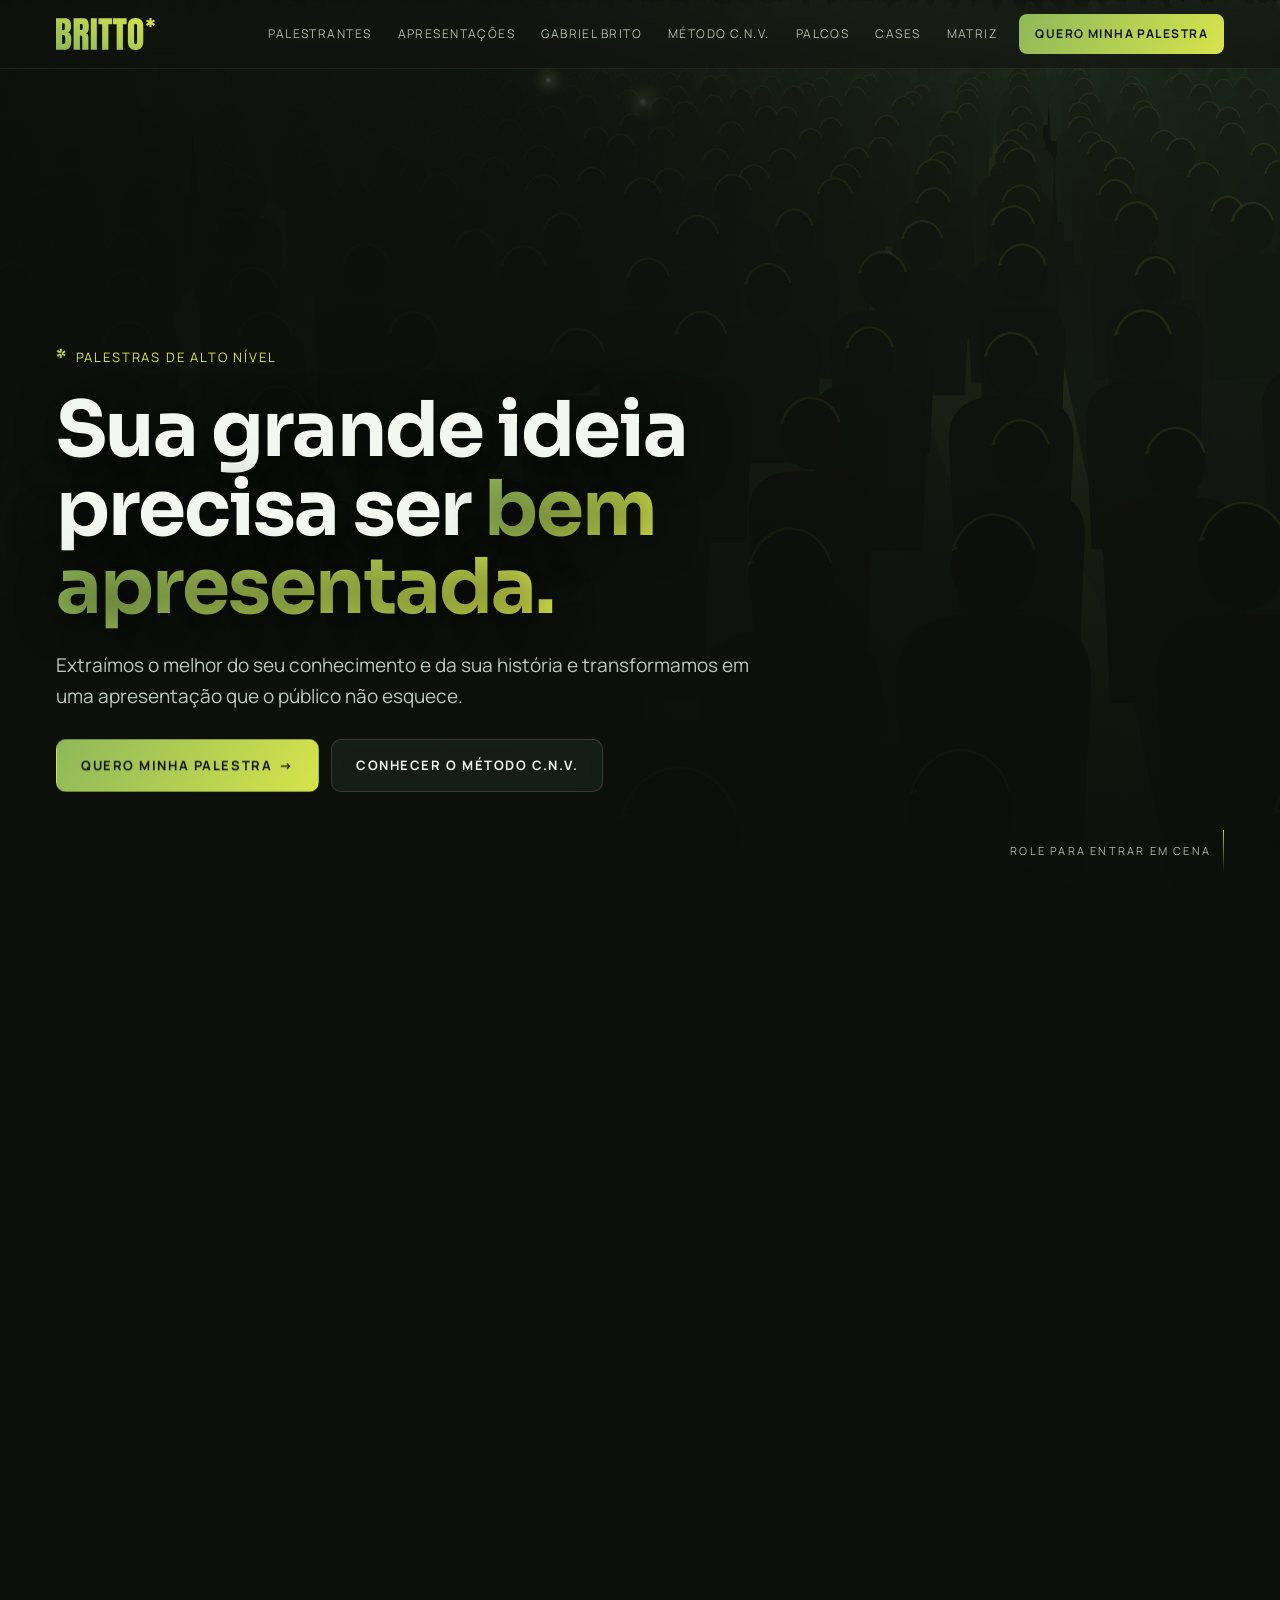
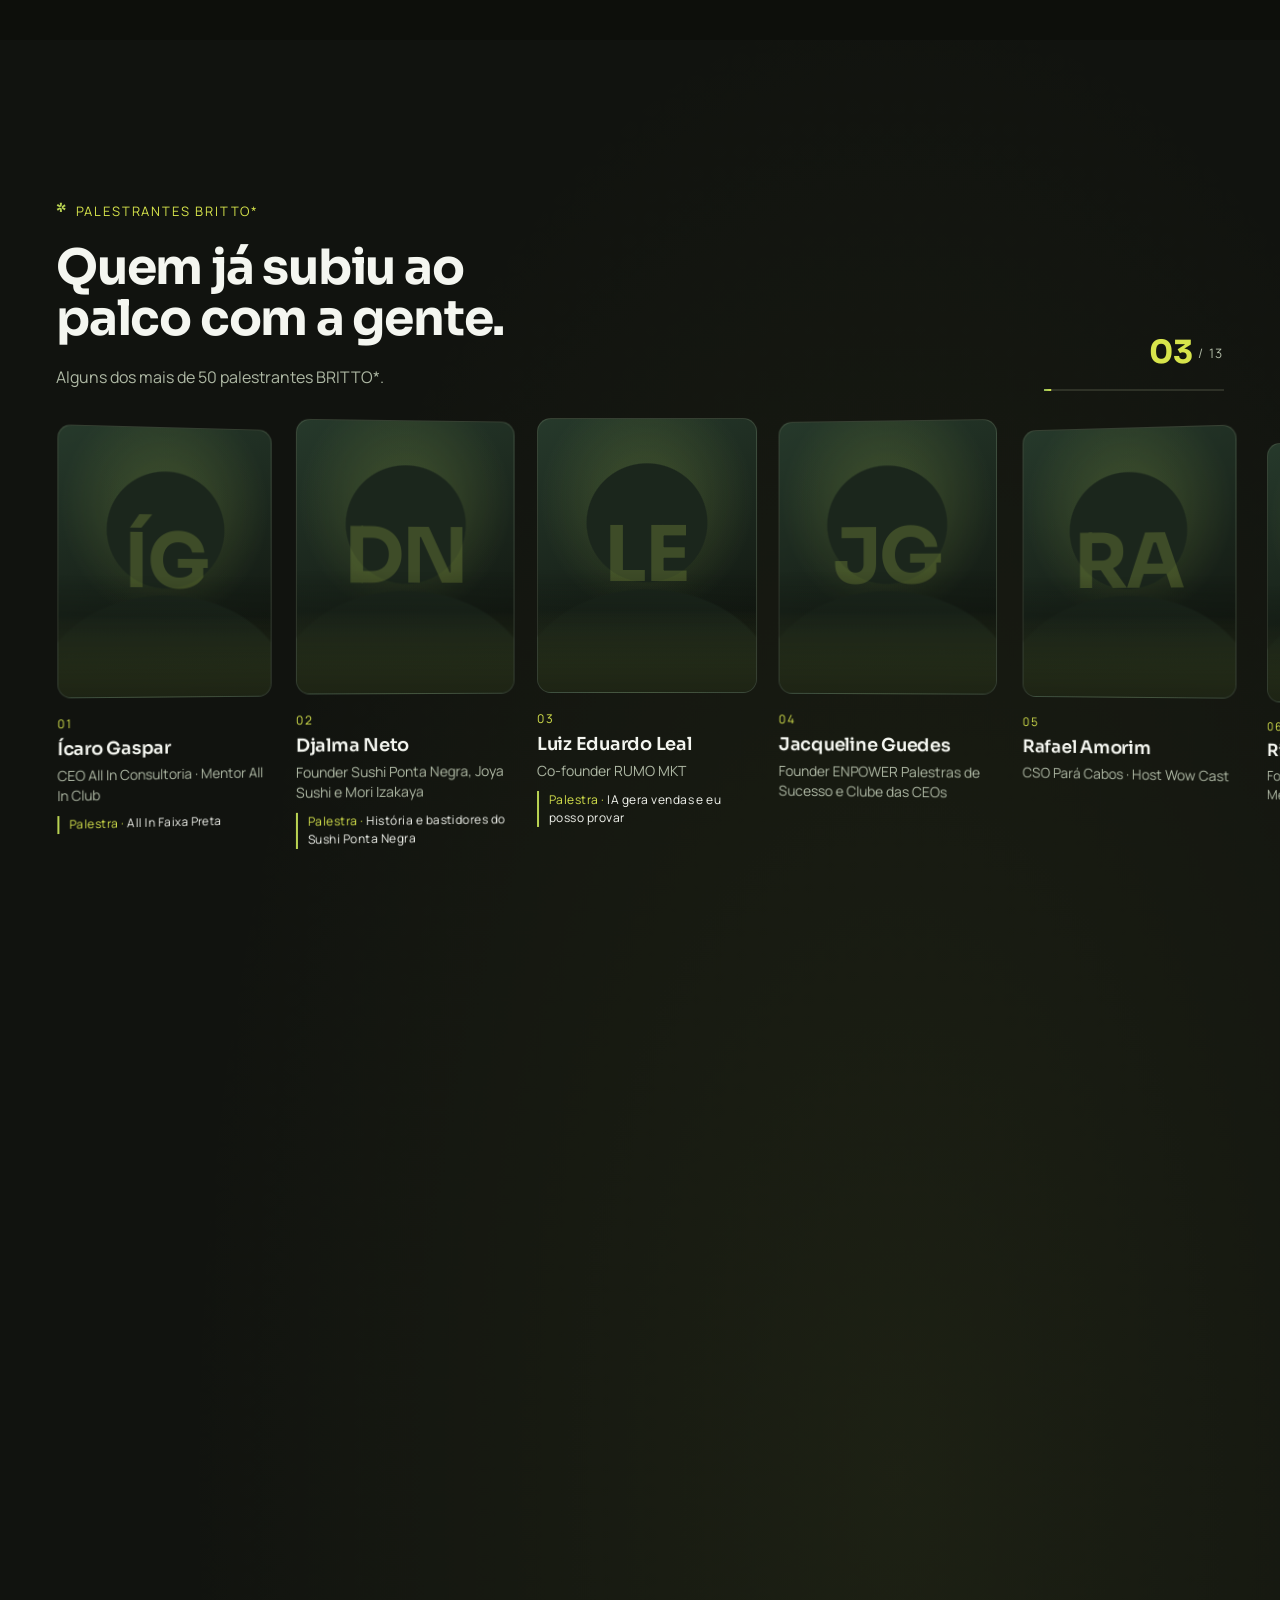
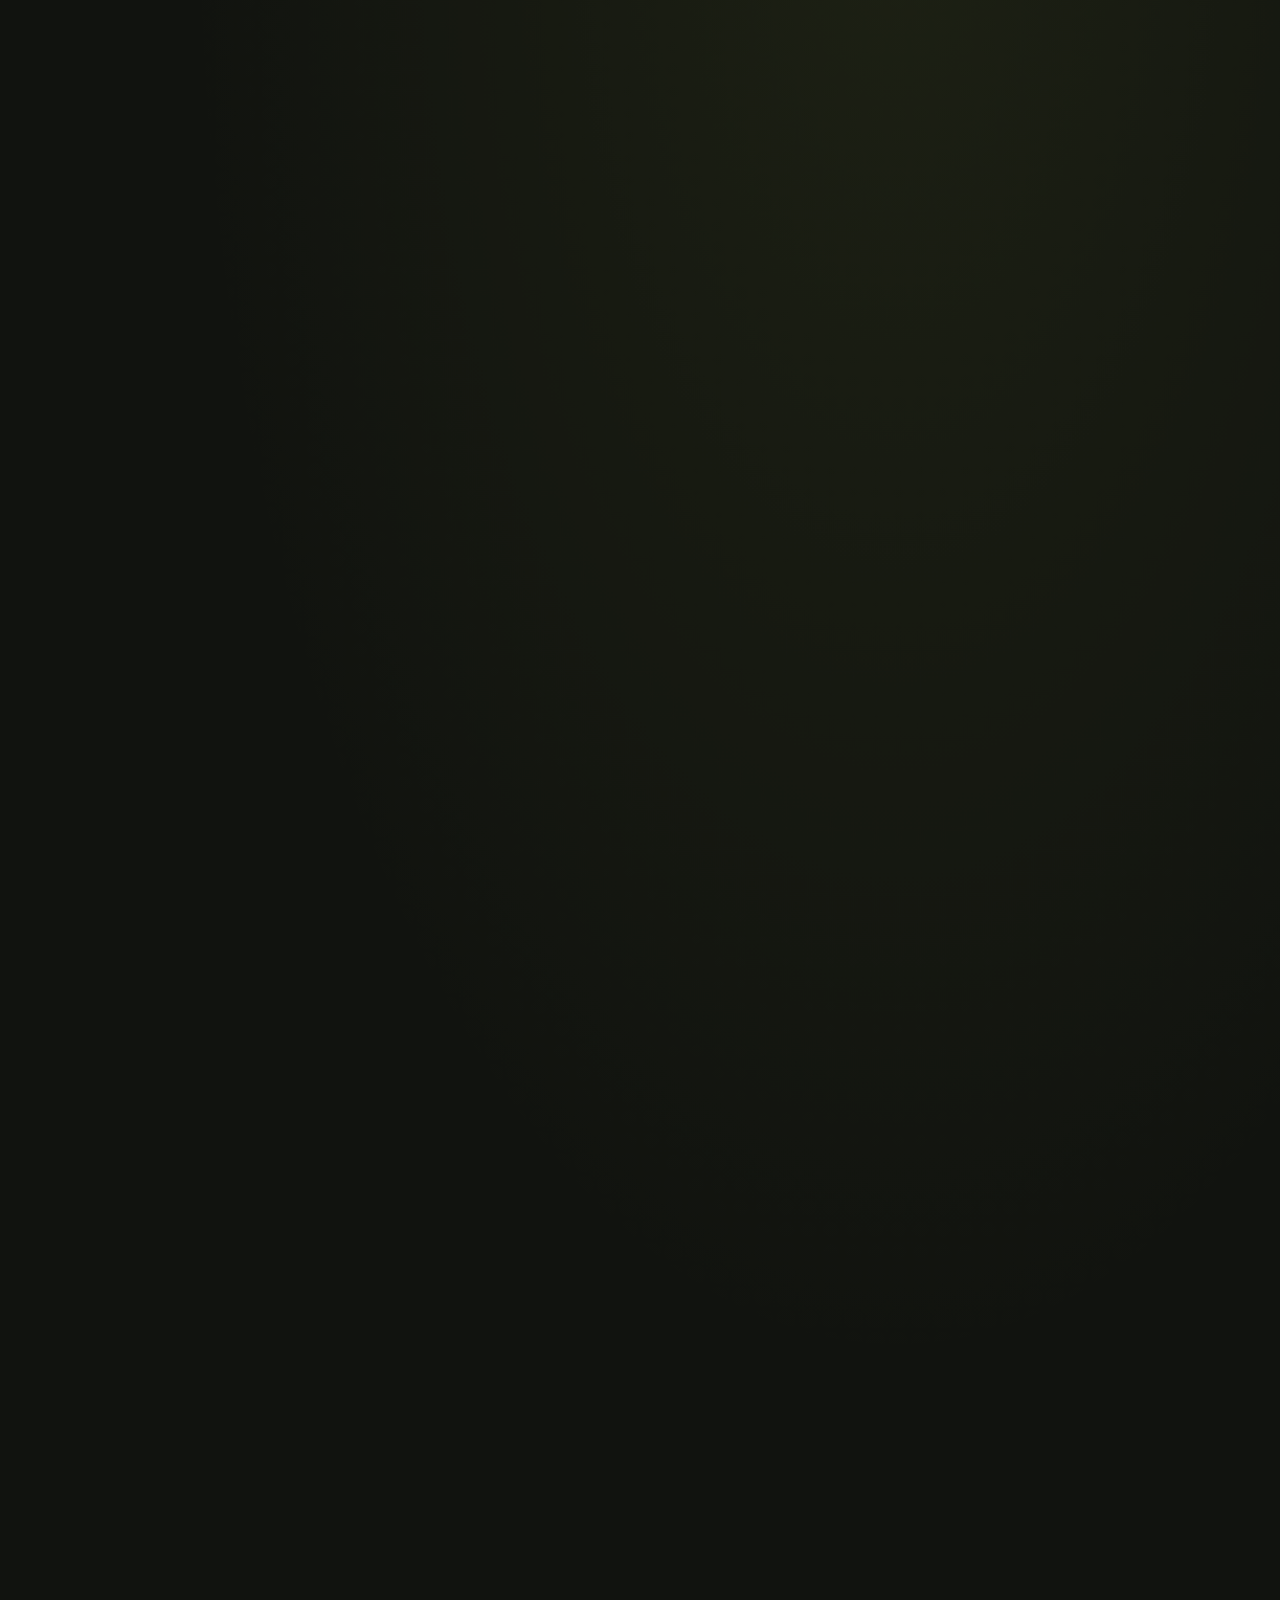
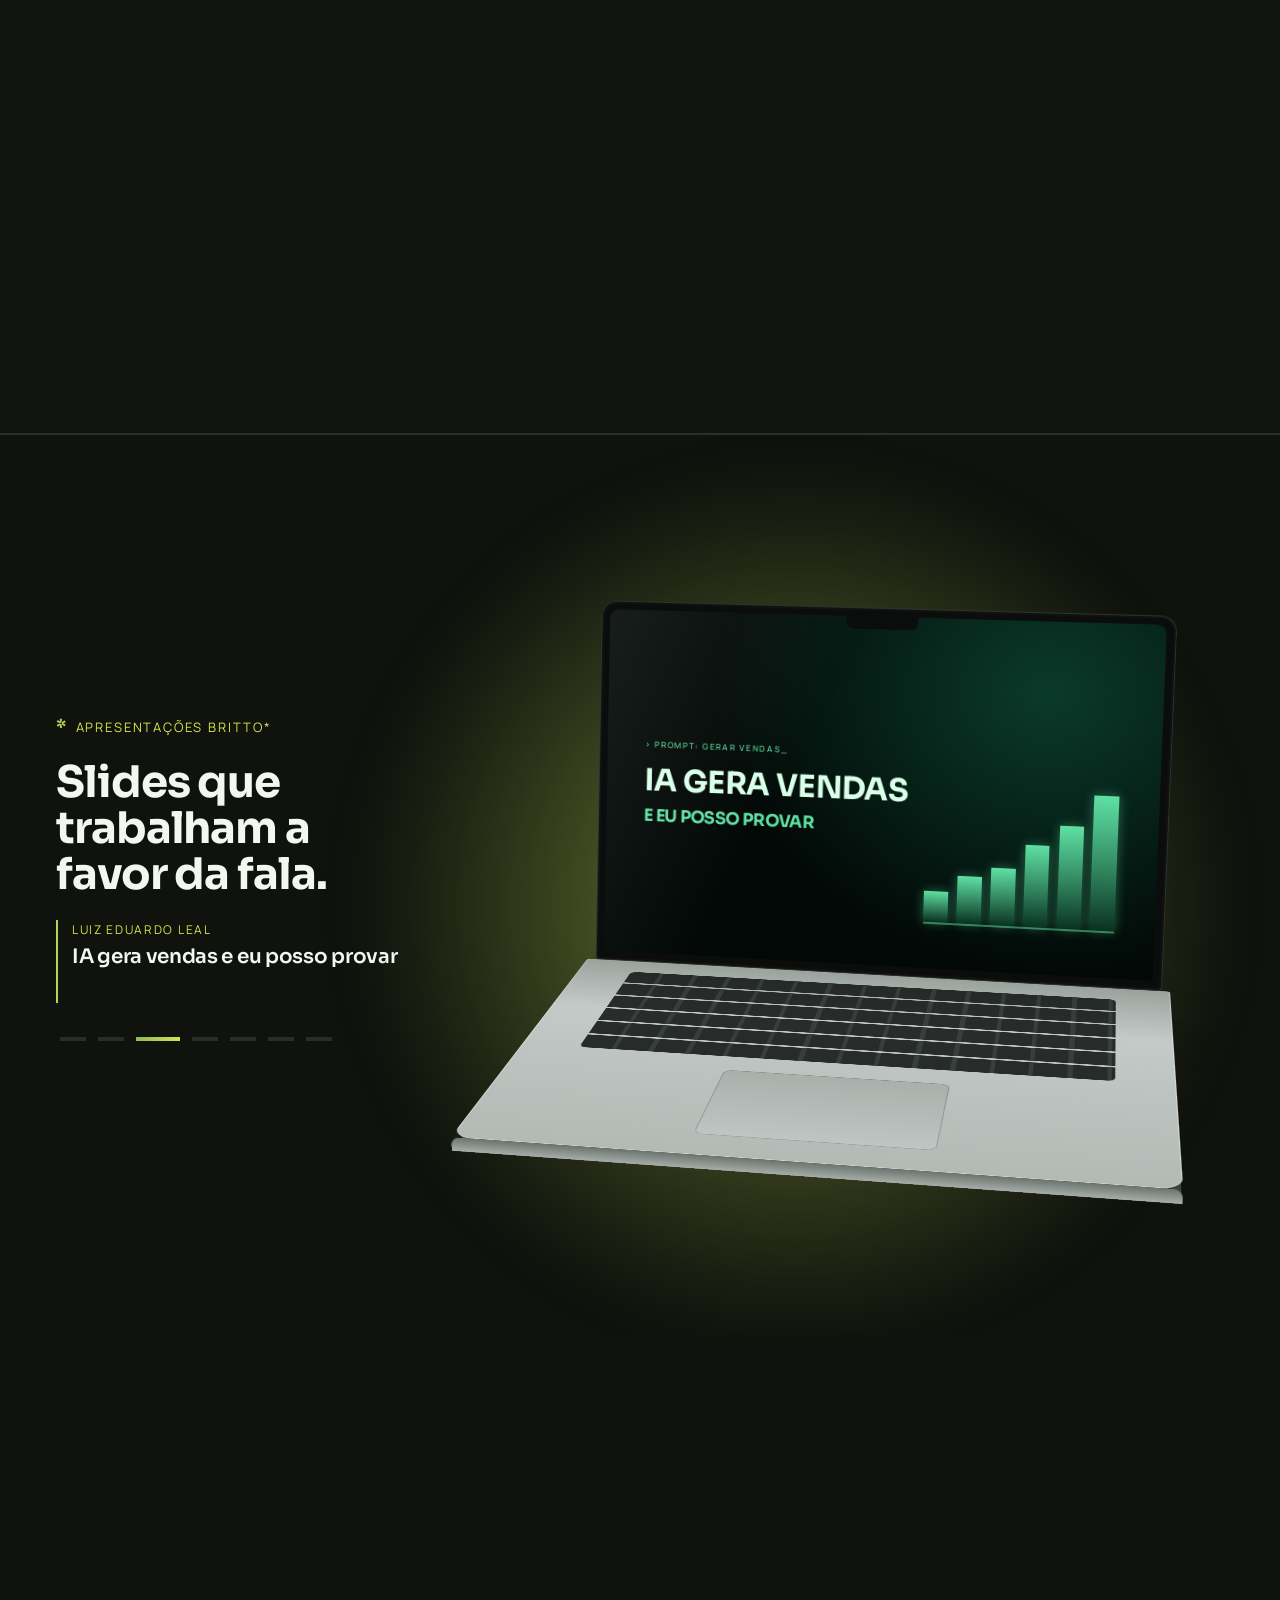
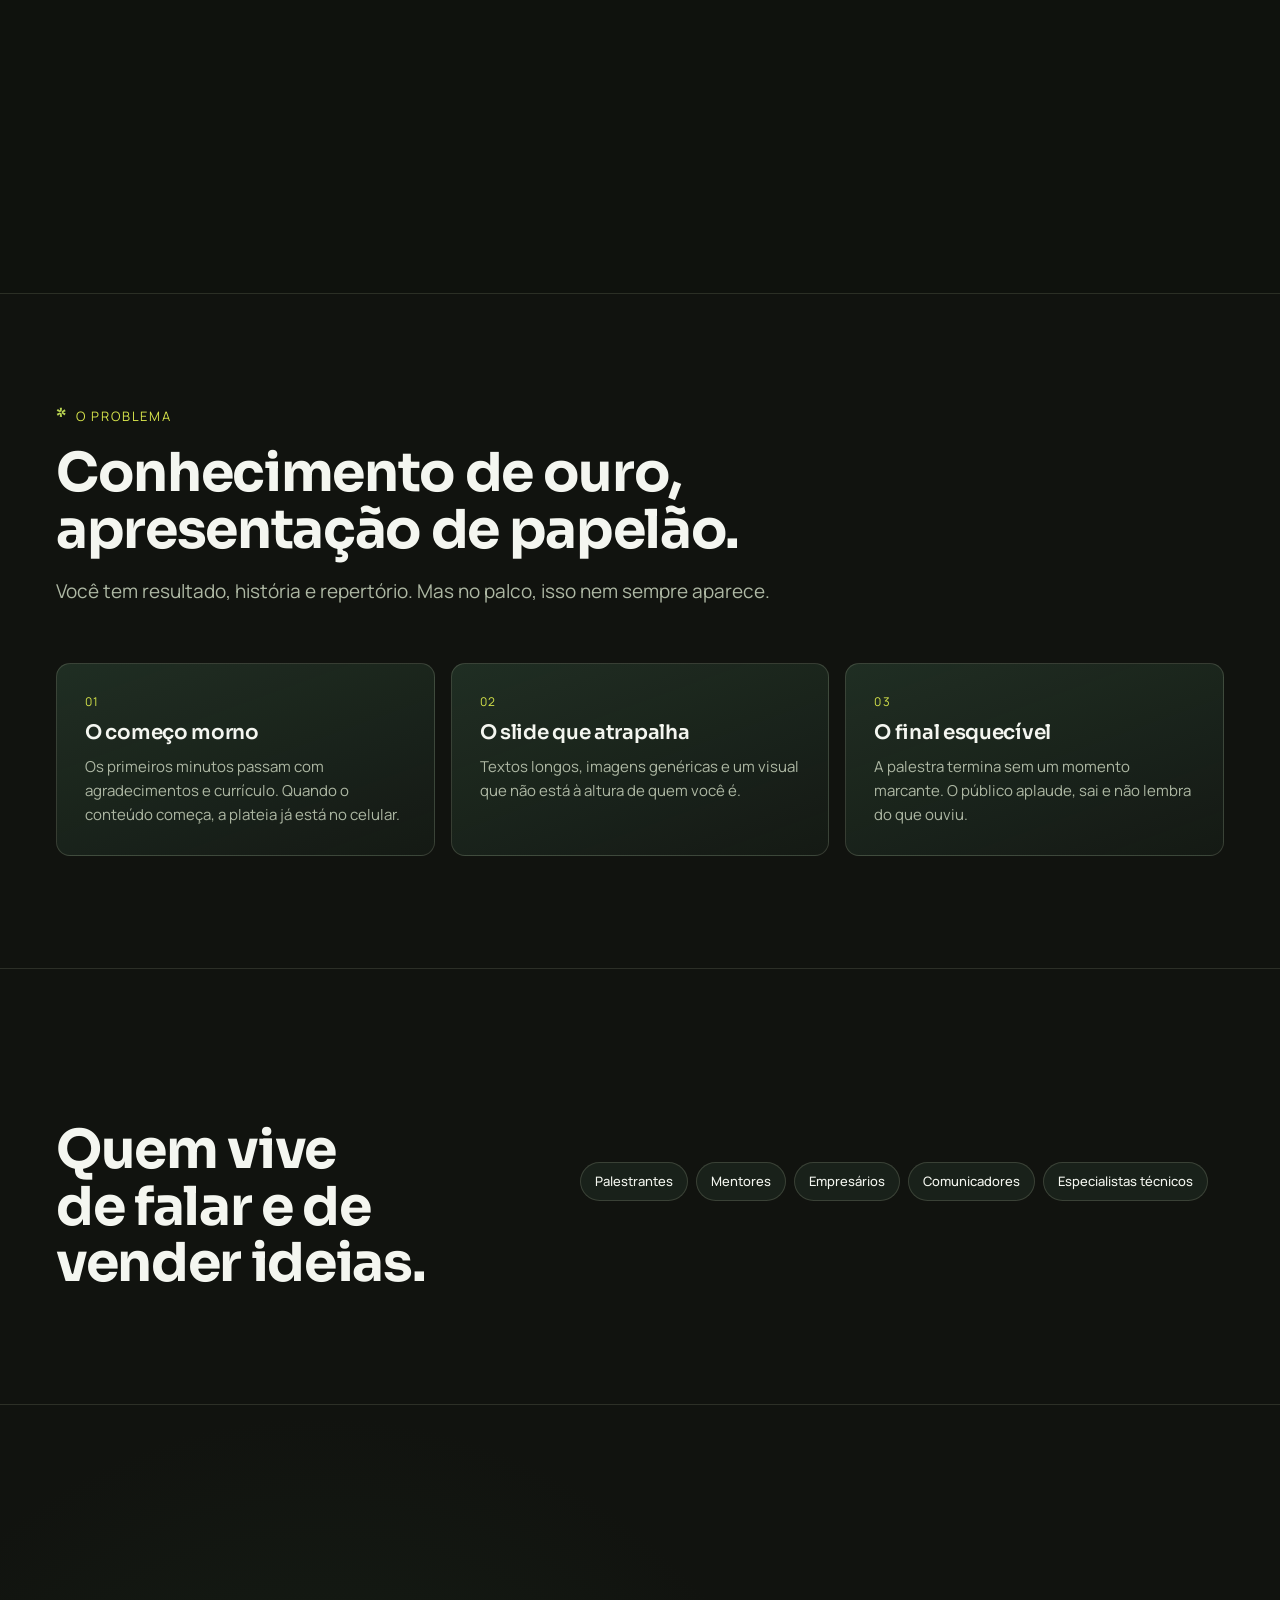
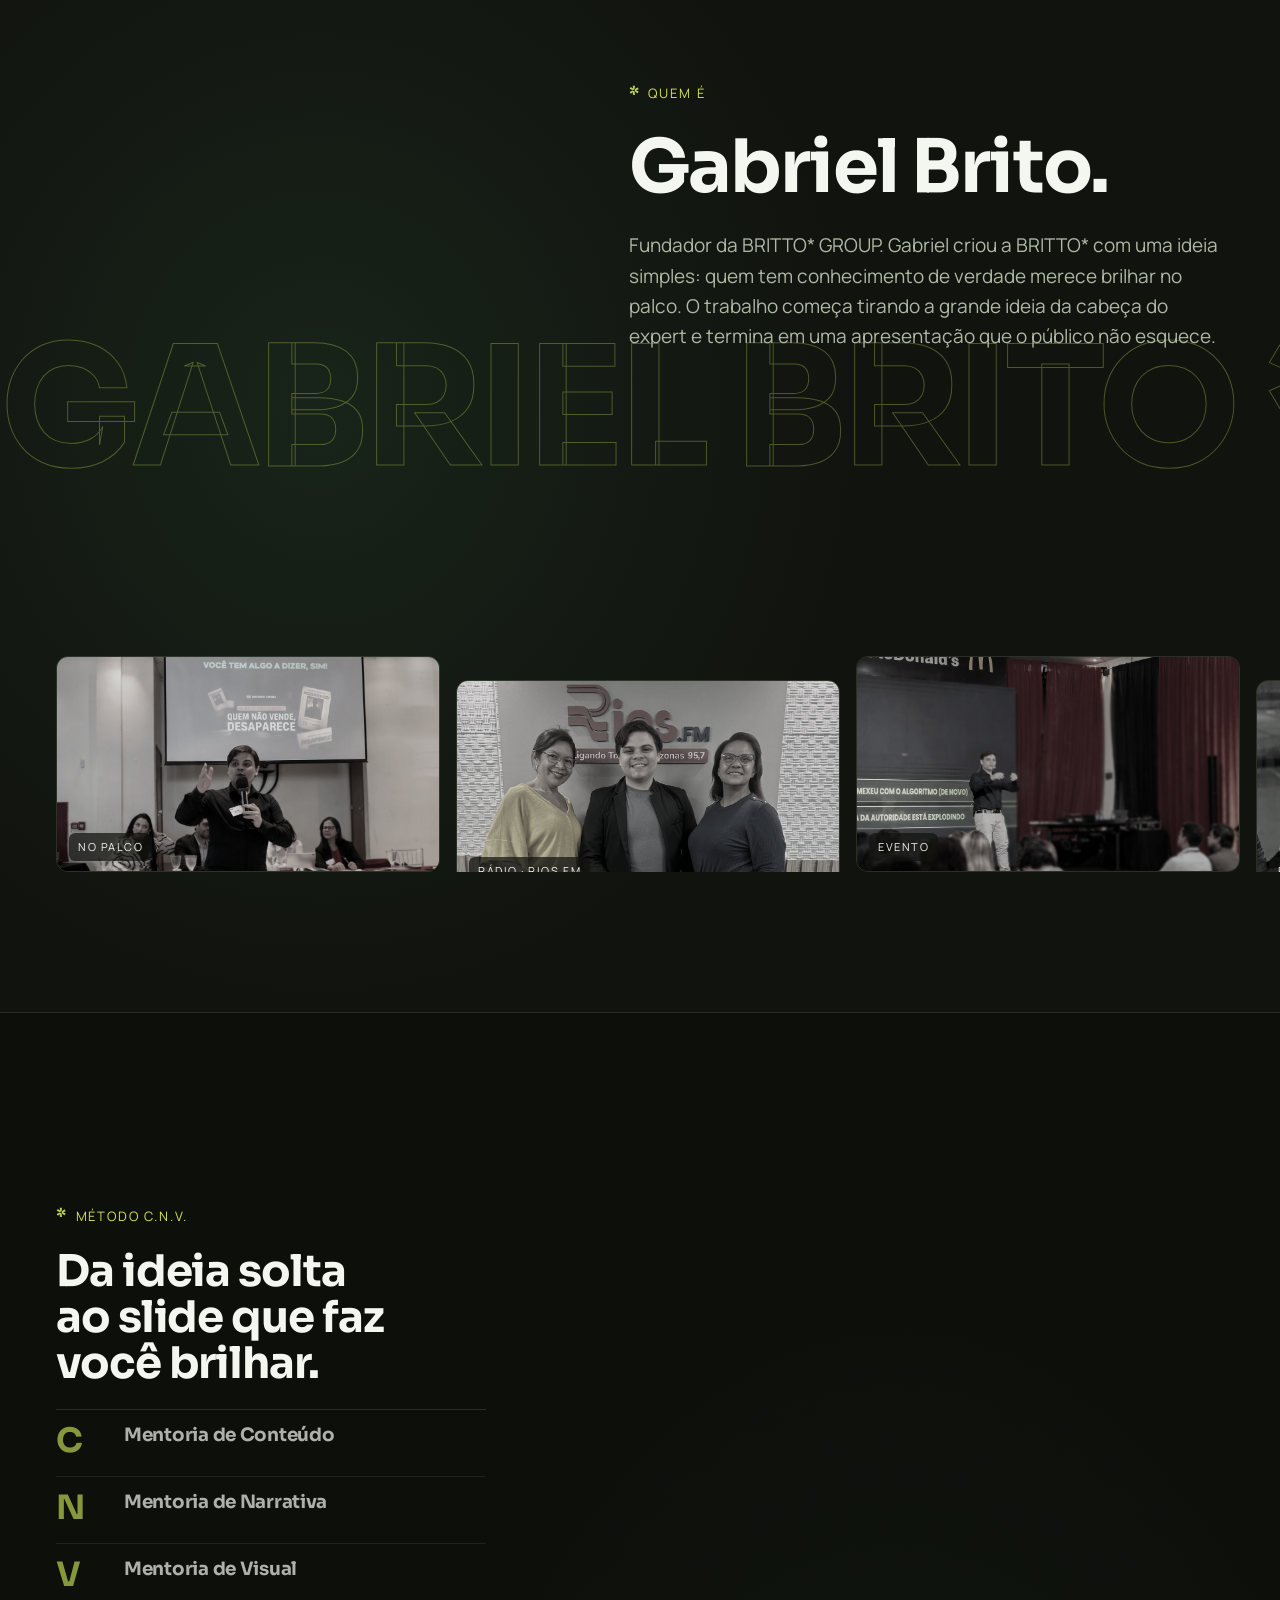
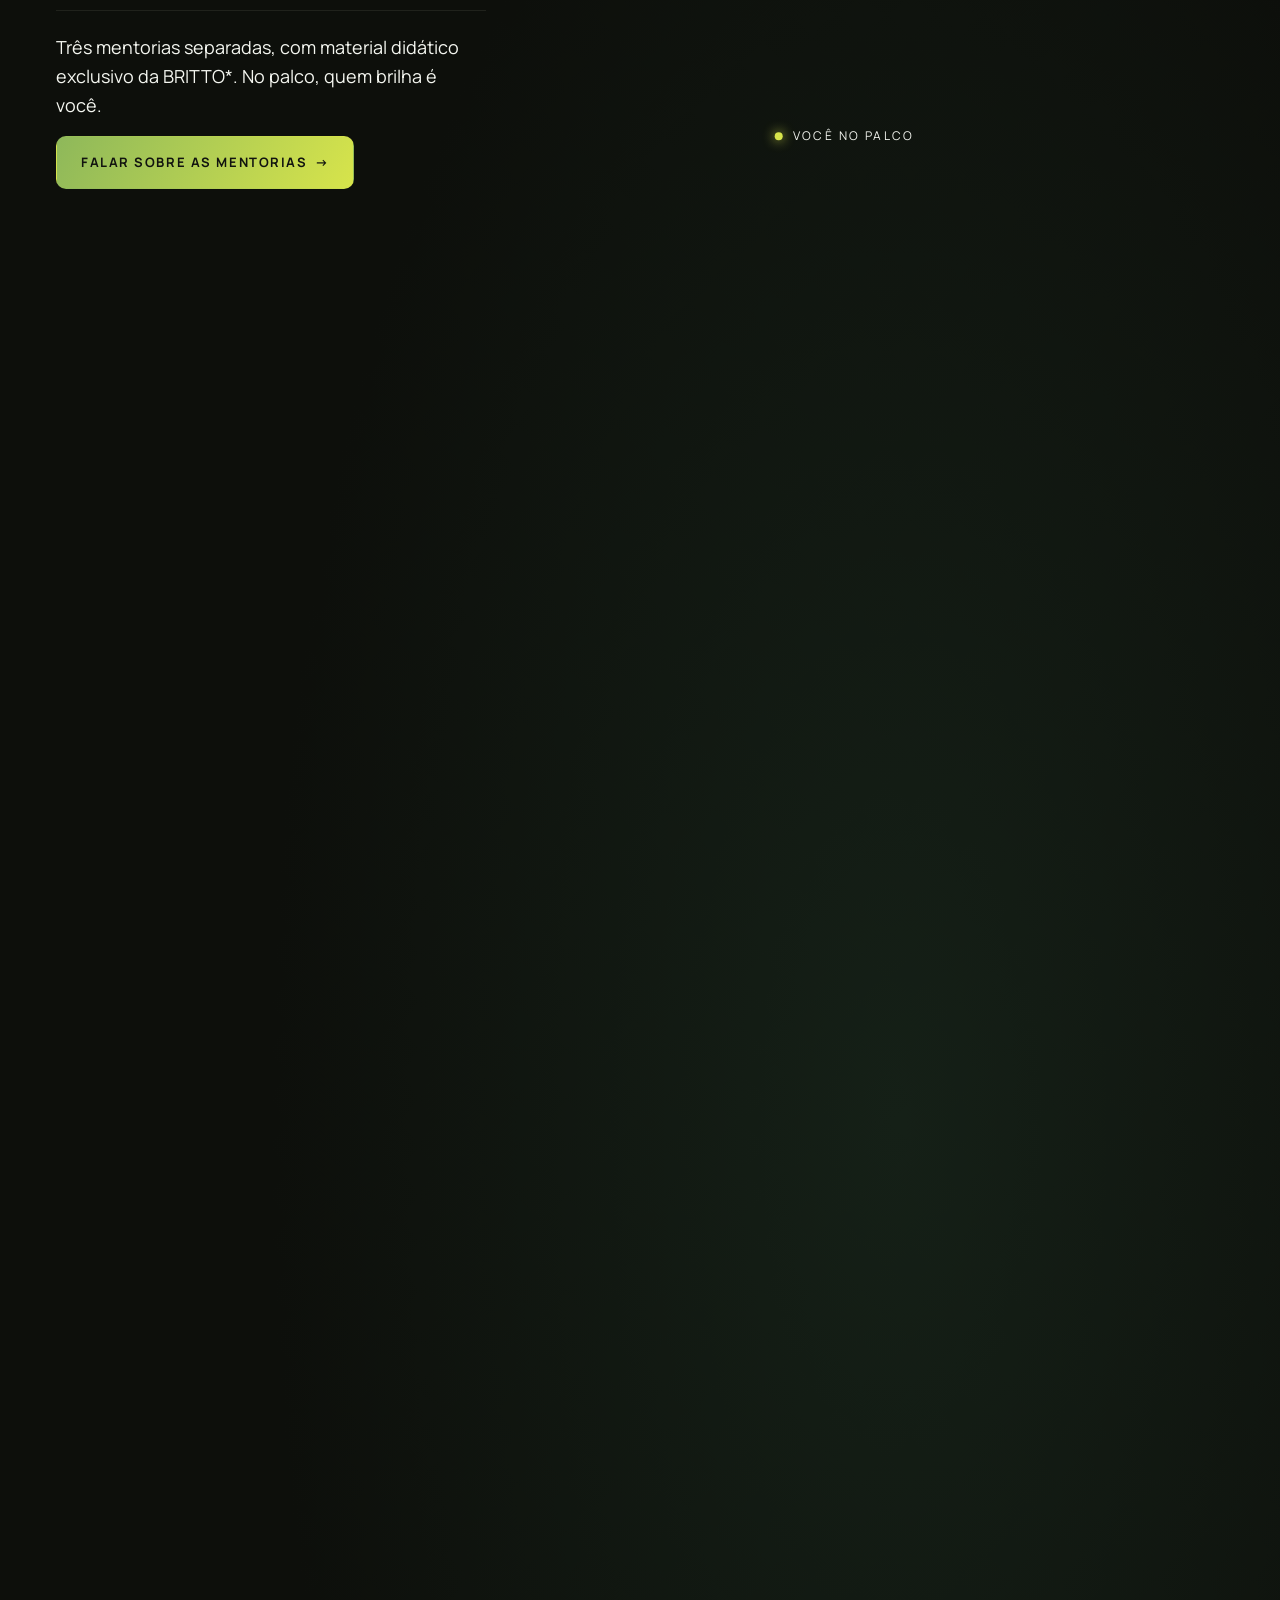
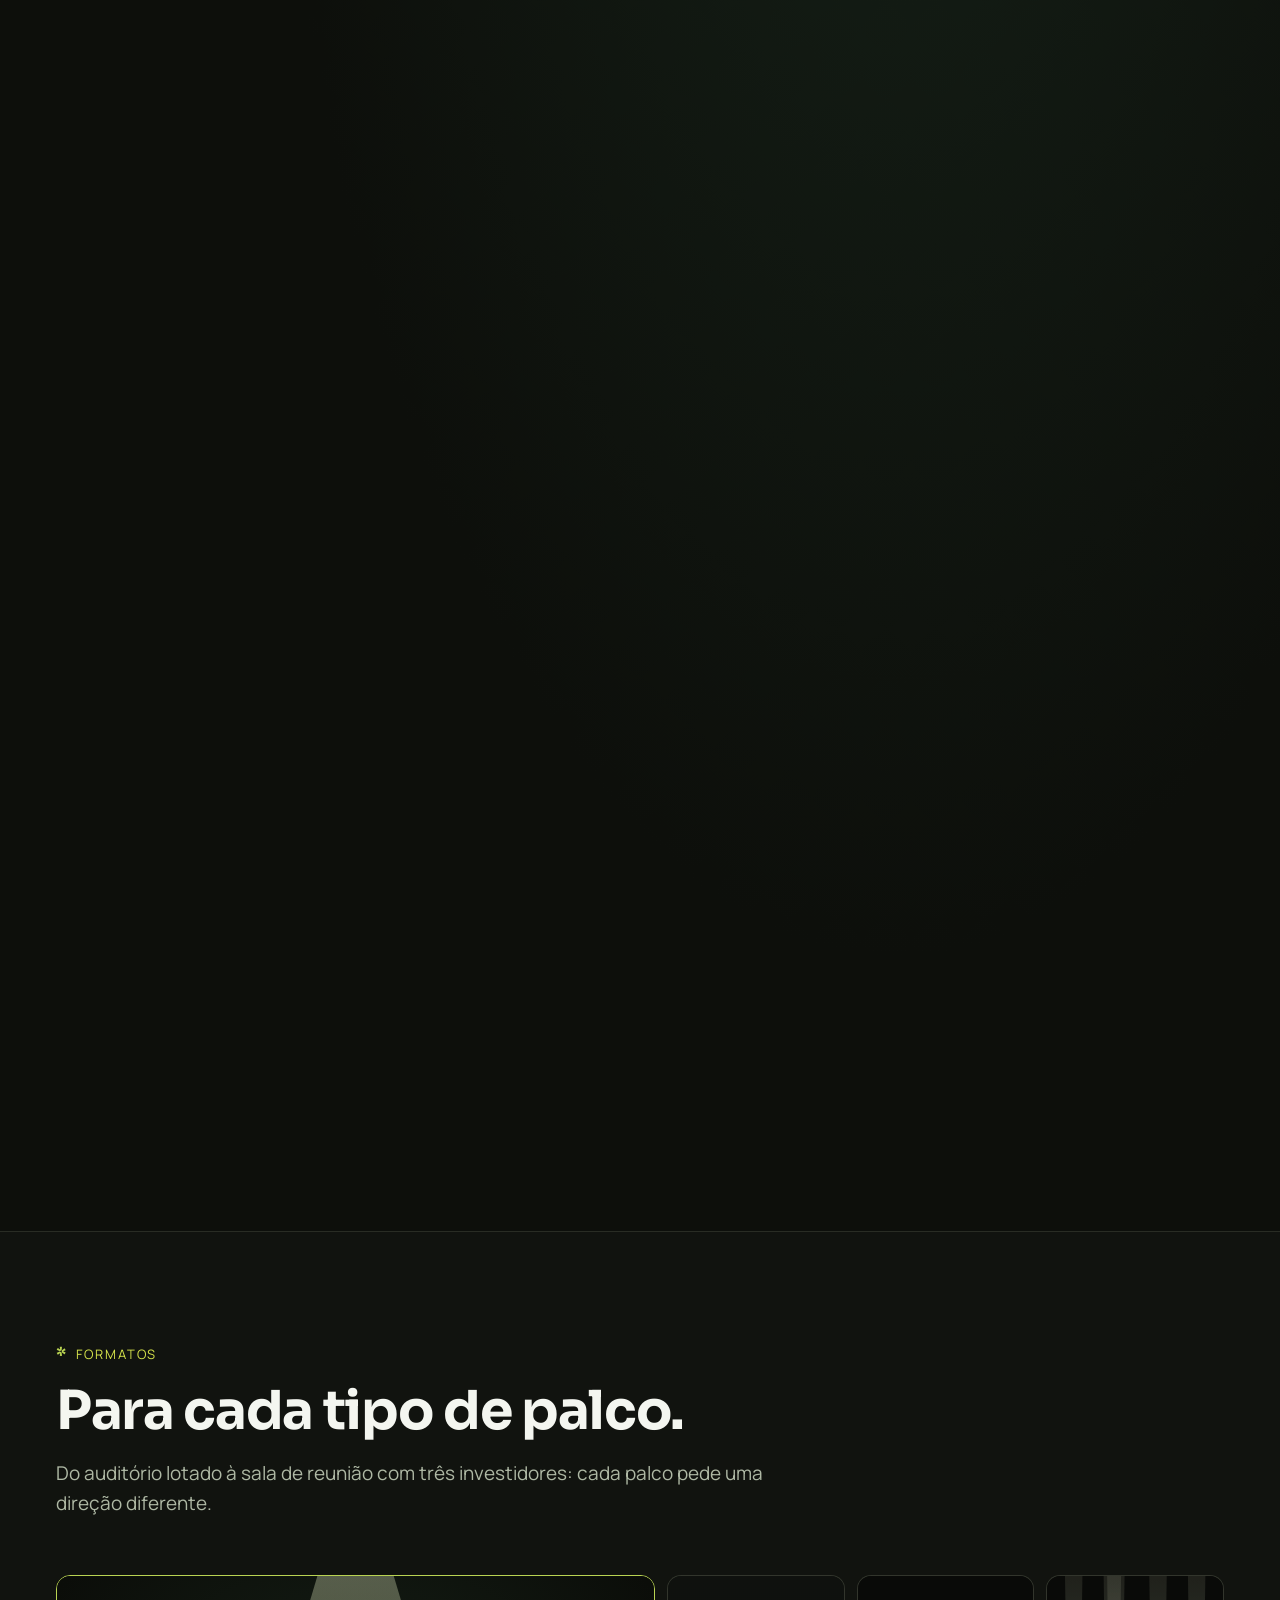
==== commit df02466c: "Site: seção Clientes BRITTO* Co-Authored-By: Claude Opus 5.5 <noreply@anthropic.com> Claude-Session:" ====
--- a/index.html
+++ b/index.html
@@ -333,6 +333,24 @@
   </div>
 </section>
 
+<section class="band" id="clientes" aria-label="Clientes BRITTO*">
+  <div class="wrap">
+    <div class="head">
+      <p class="eyebrow" data-reveal>Clientes BRITTO*</p>
+      <h2 data-reveal data-split>Marcas que confiam na BRITTO*.</h2>
+    </div>
+    <ul class="clientes">
+      <li data-reveal>Artesã Farmácia de Manipulação</li>
+      <li data-reveal>Yroayk</li>
+      <li data-reveal>Clínica Anmar</li>
+      <li data-reveal>Dr. Angelo Pagotto</li>
+      <li data-reveal>Suysei</li>
+      <li data-reveal>All In Club</li>
+      <li data-reveal>Barbearia Mr. Feitoza</li>
+    </ul>
+  </div>
+</section>
+
 <div class="cidades" aria-label="Onde já tem palco BRITTO*">
   <div class="cidades-track" id="cidades"></div>
 </div>
--- a/css/style.css
+++ b/css/style.css
@@ -459,6 +459,14 @@
 .palco:not(.is-open) .palco-scene{filter:saturate(.6) brightness(.75);transition:filter .5s}
 .palco.is-open .palco-scene{filter:none;transition:filter .5s}
 
+/* ---------- clientes ---------- */
+.clientes{list-style:none;margin:0;padding:0;display:grid;grid-template-columns:repeat(4,minmax(0,1fr));gap:14px}
+.clientes li{display:flex;align-items:center;gap:12px;min-height:92px;padding:20px 22px;background:var(--glass);border:1px solid var(--glass-line);border-radius:var(--radius);font-family:var(--f-display);font-weight:600;font-size:1.08rem;line-height:1.25;letter-spacing:-.01em;color:var(--paper);transition:border-color .2s,transform .2s}
+.clientes li::before{content:"";flex:0 0 14px;height:14px;background:var(--grad);-webkit-mask:var(--ast) center/contain no-repeat;mask:var(--ast) center/contain no-repeat}
+.clientes li:hover{border-color:var(--verde);transform:translateY(-3px)}
+@media (max-width:900px){.clientes{grid-template-columns:repeat(2,minmax(0,1fr))}.clientes li:last-child:nth-child(odd){grid-column:span 2}}
+@media (max-width:420px){.clientes li{font-size:.98rem;padding:16px;min-height:78px}}
+
 /* ---------- cases ---------- */
 .cases{display:grid;grid-template-columns:repeat(3,minmax(0,1fr));gap:20px}
 .case{background:var(--glass);border:1px solid var(--glass-line);border-radius:var(--radius);padding:28px;display:flex;flex-direction:column;gap:14px}
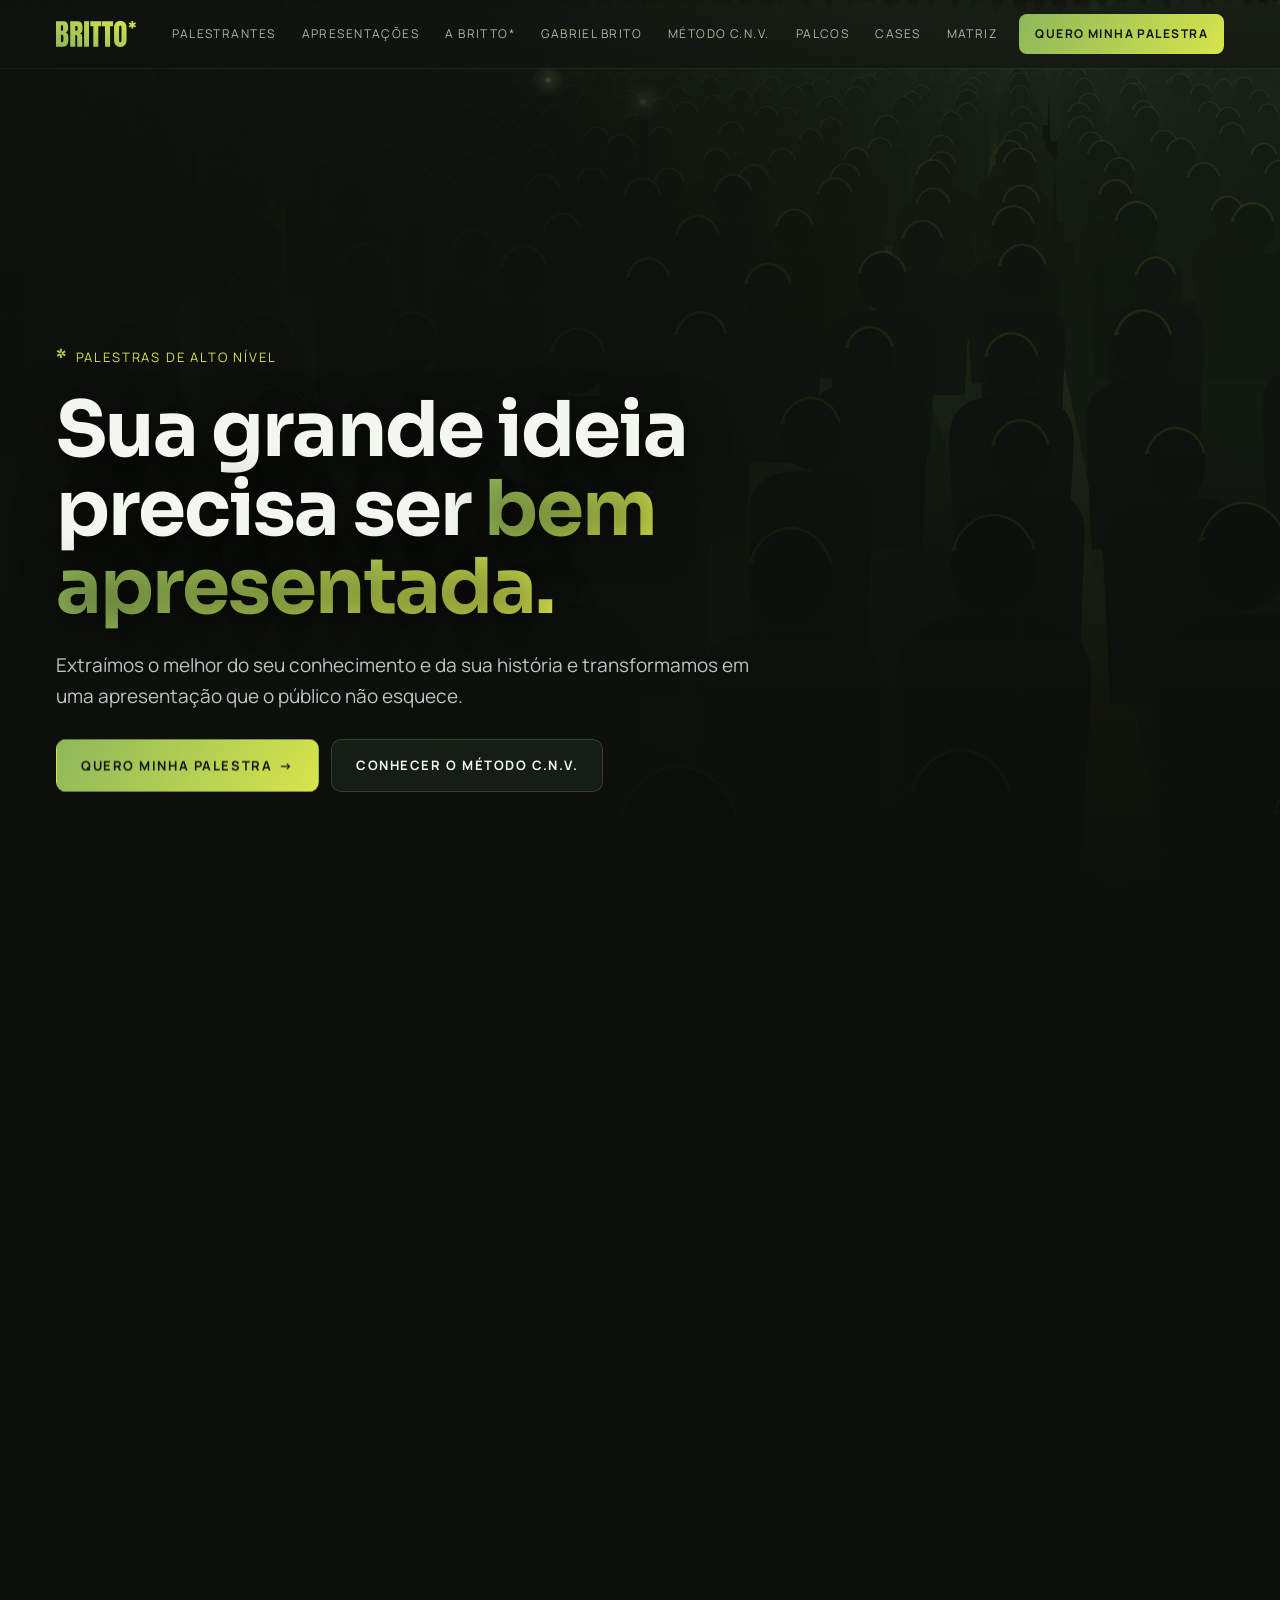
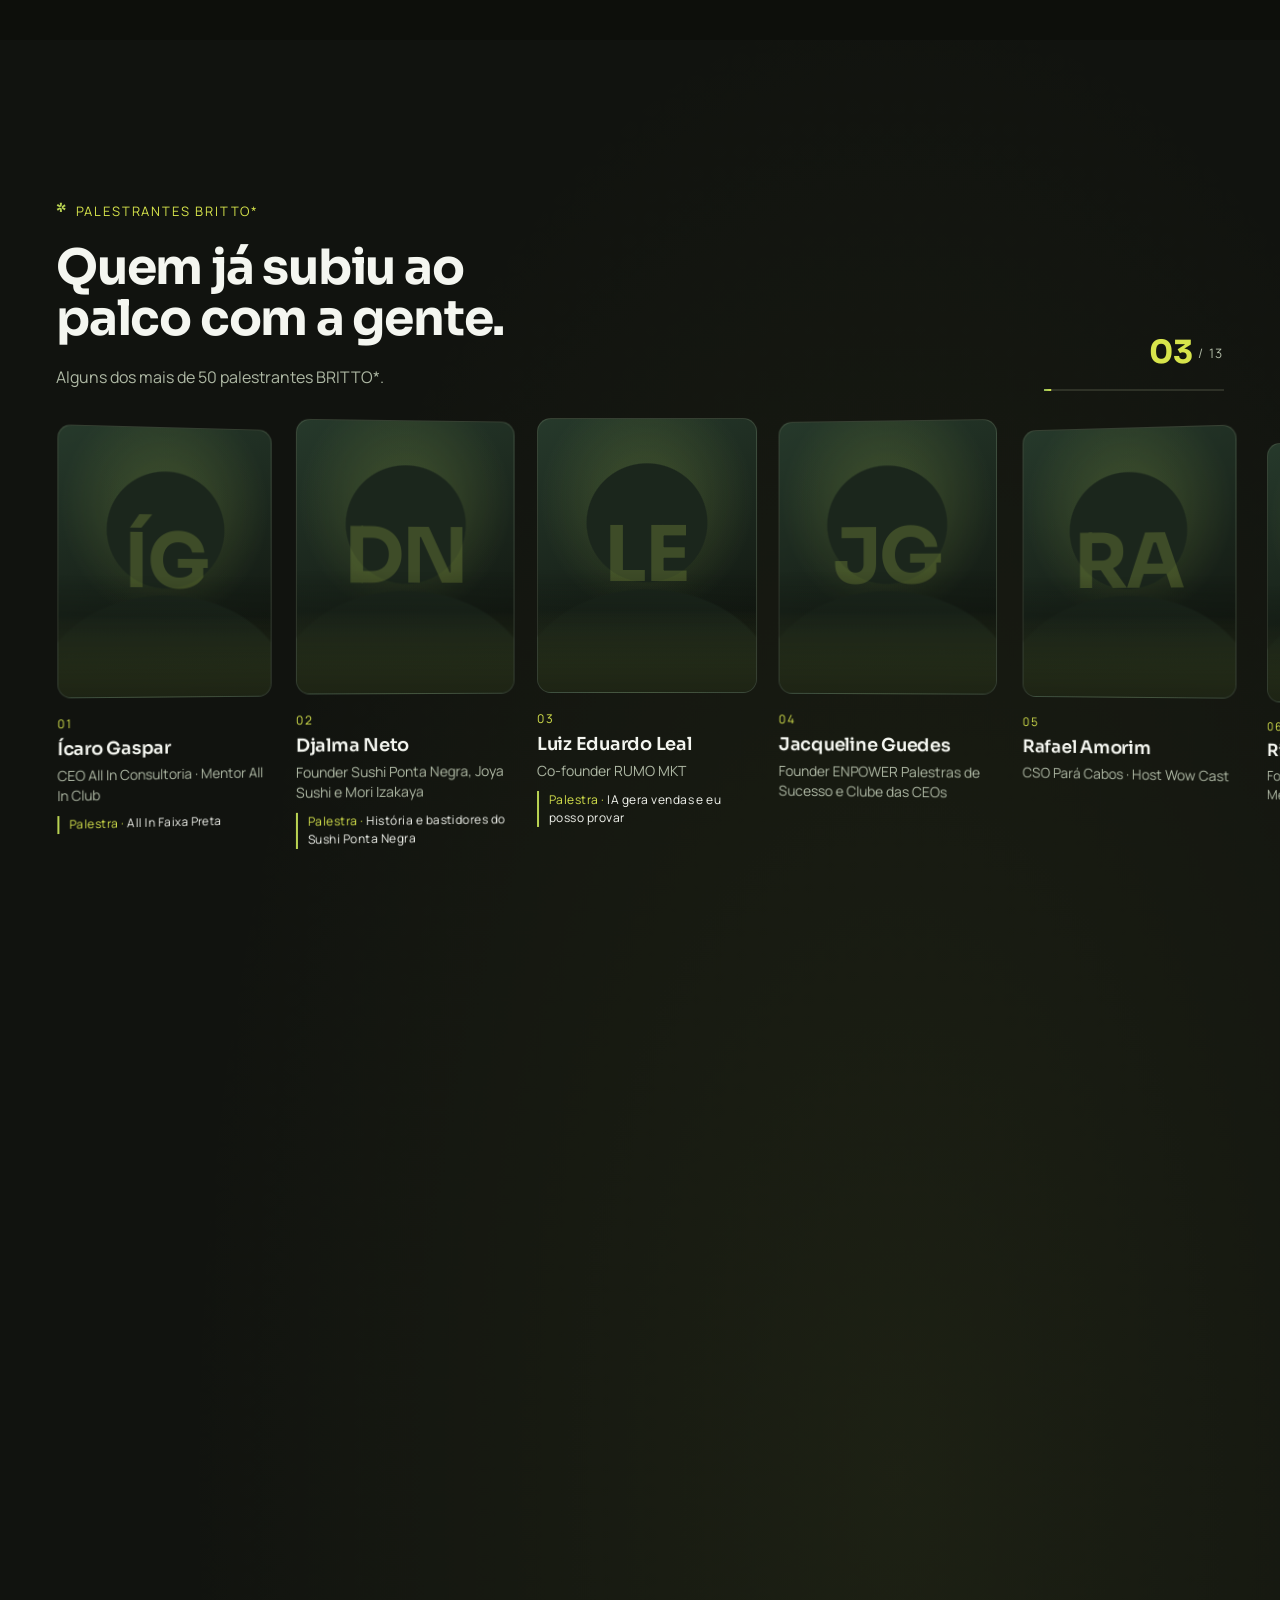
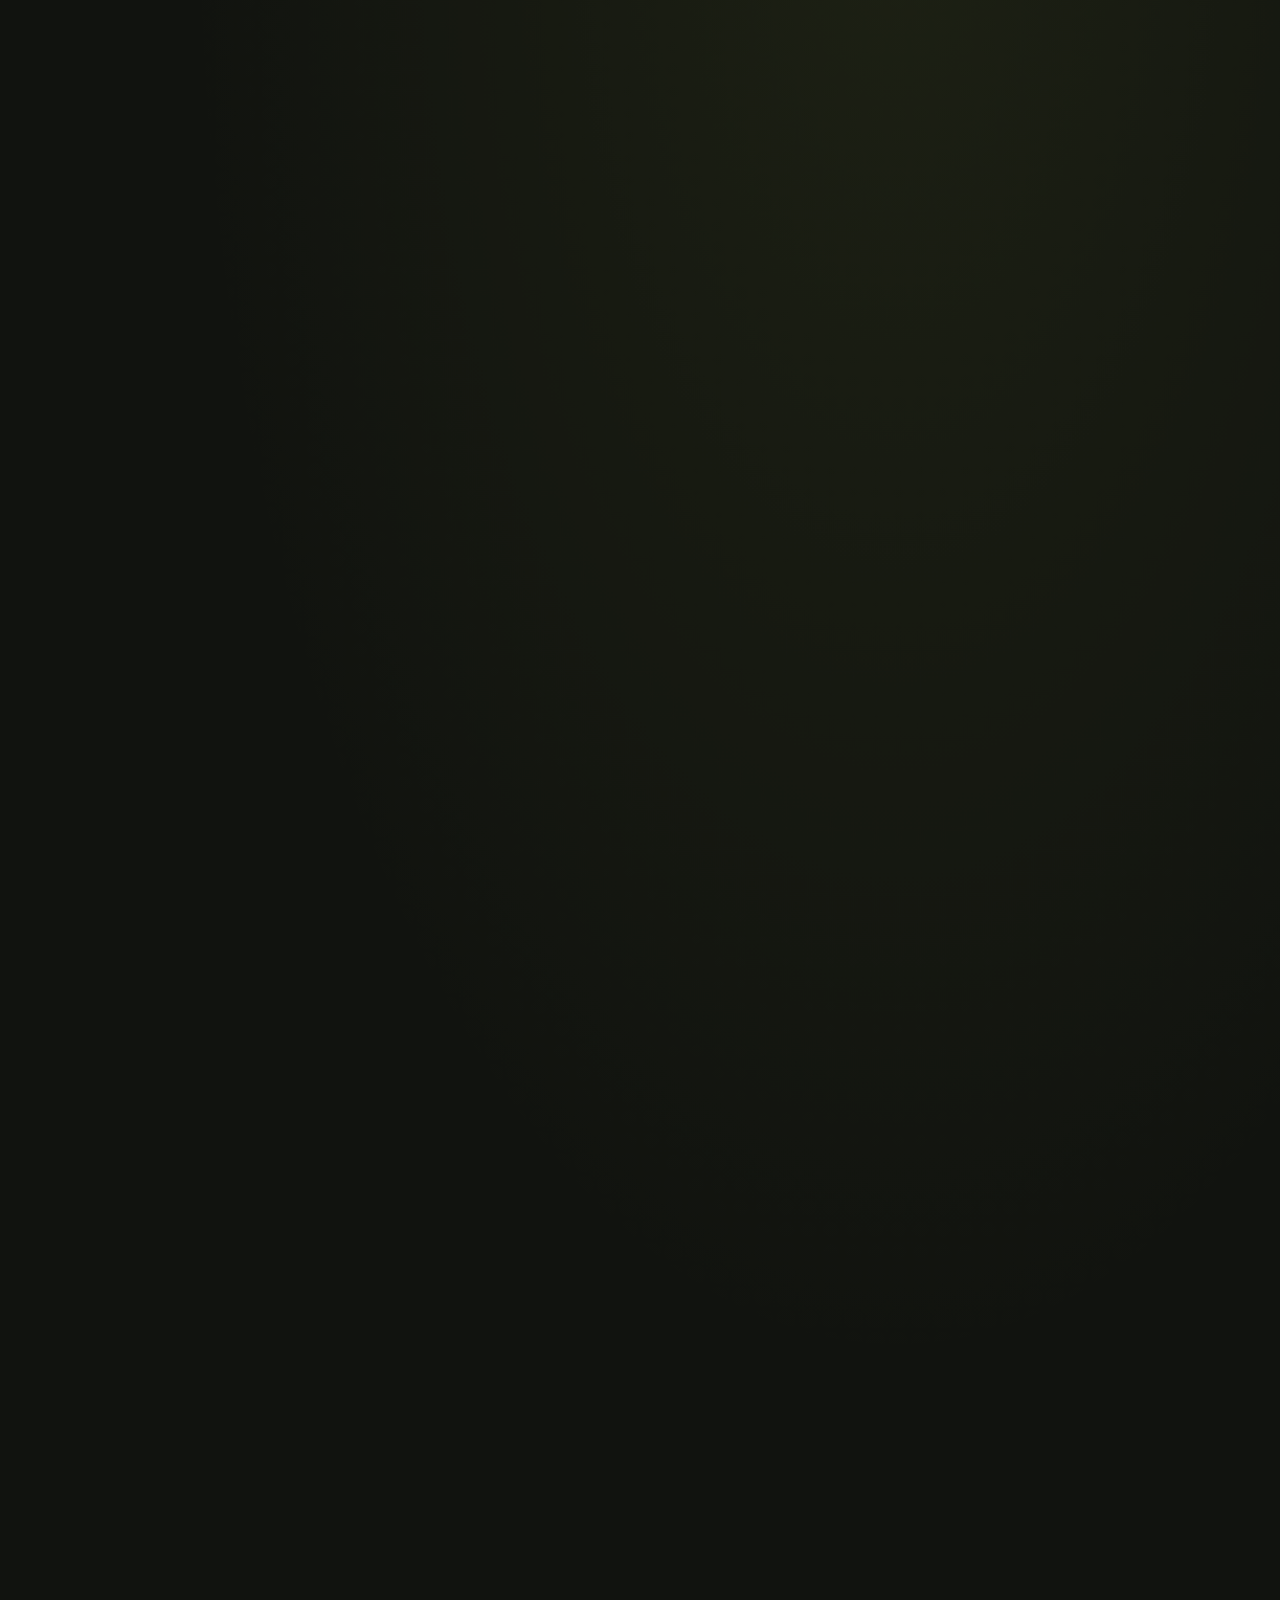
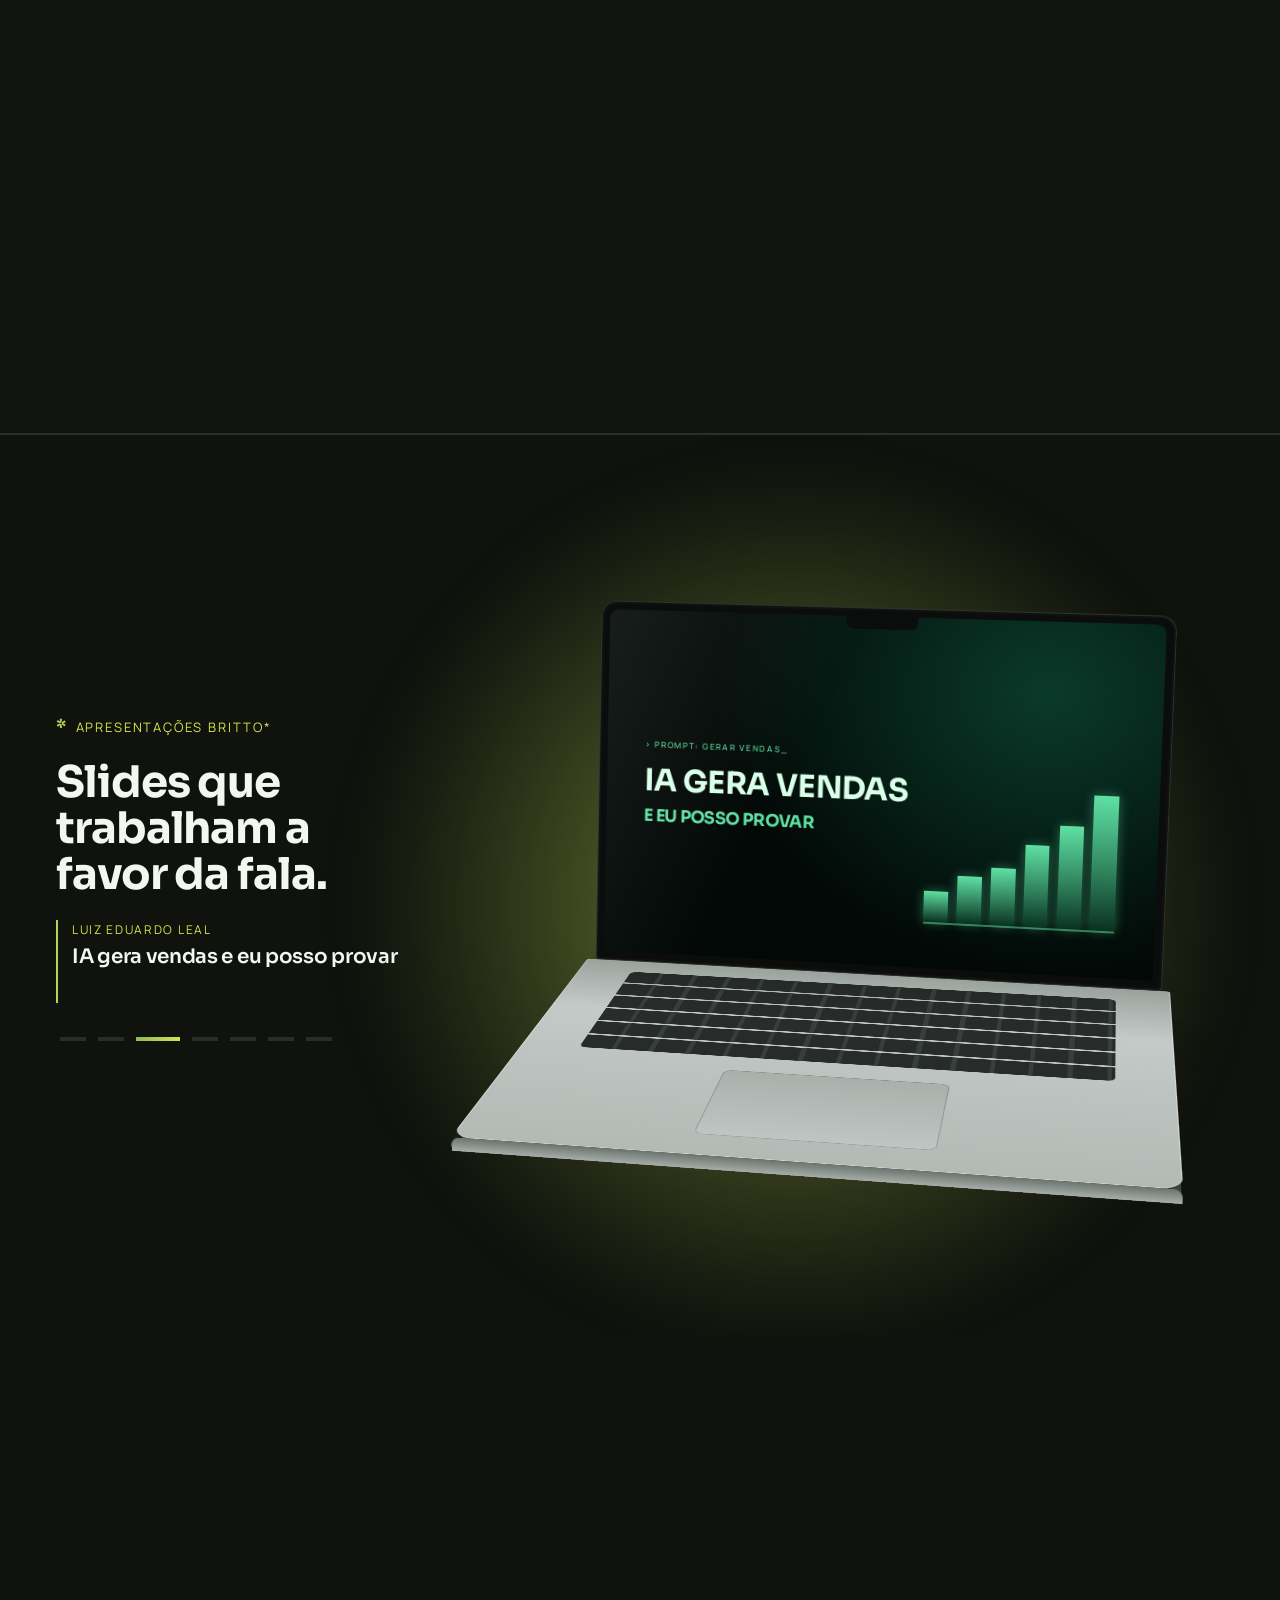
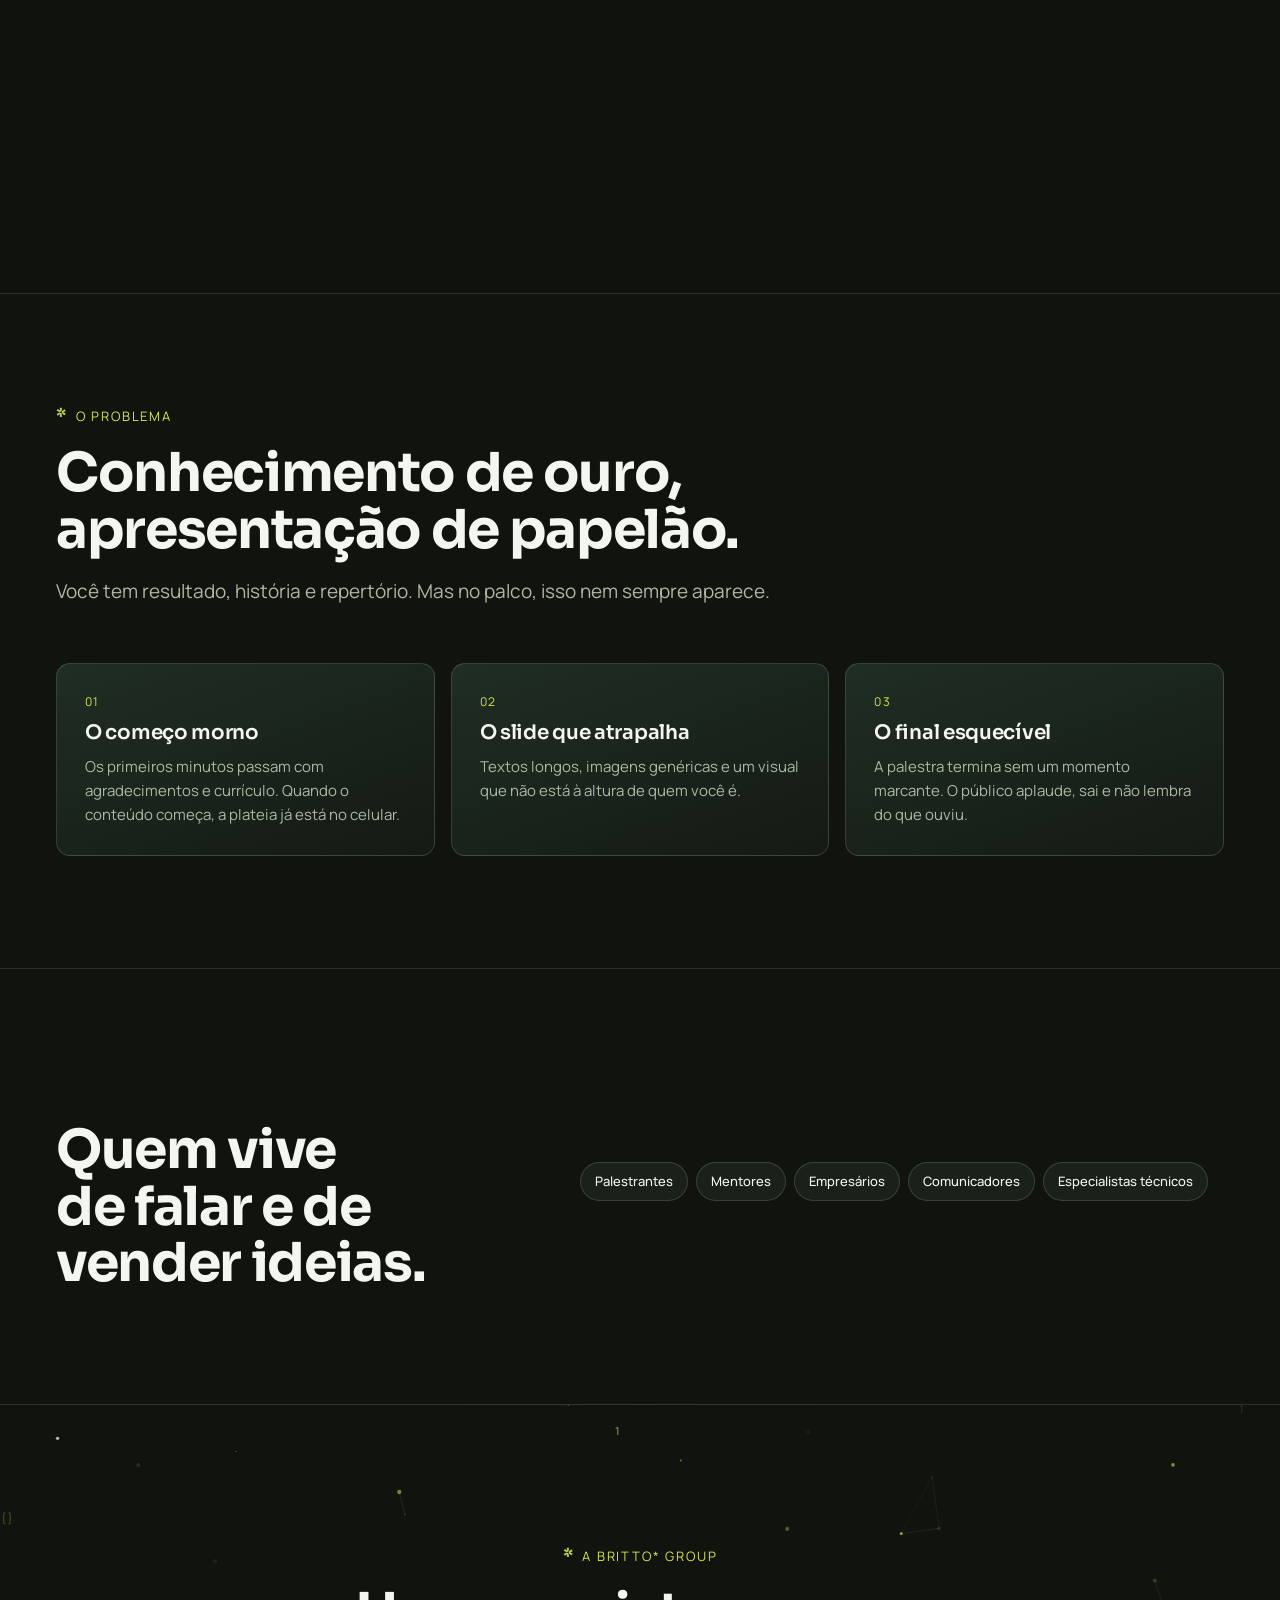
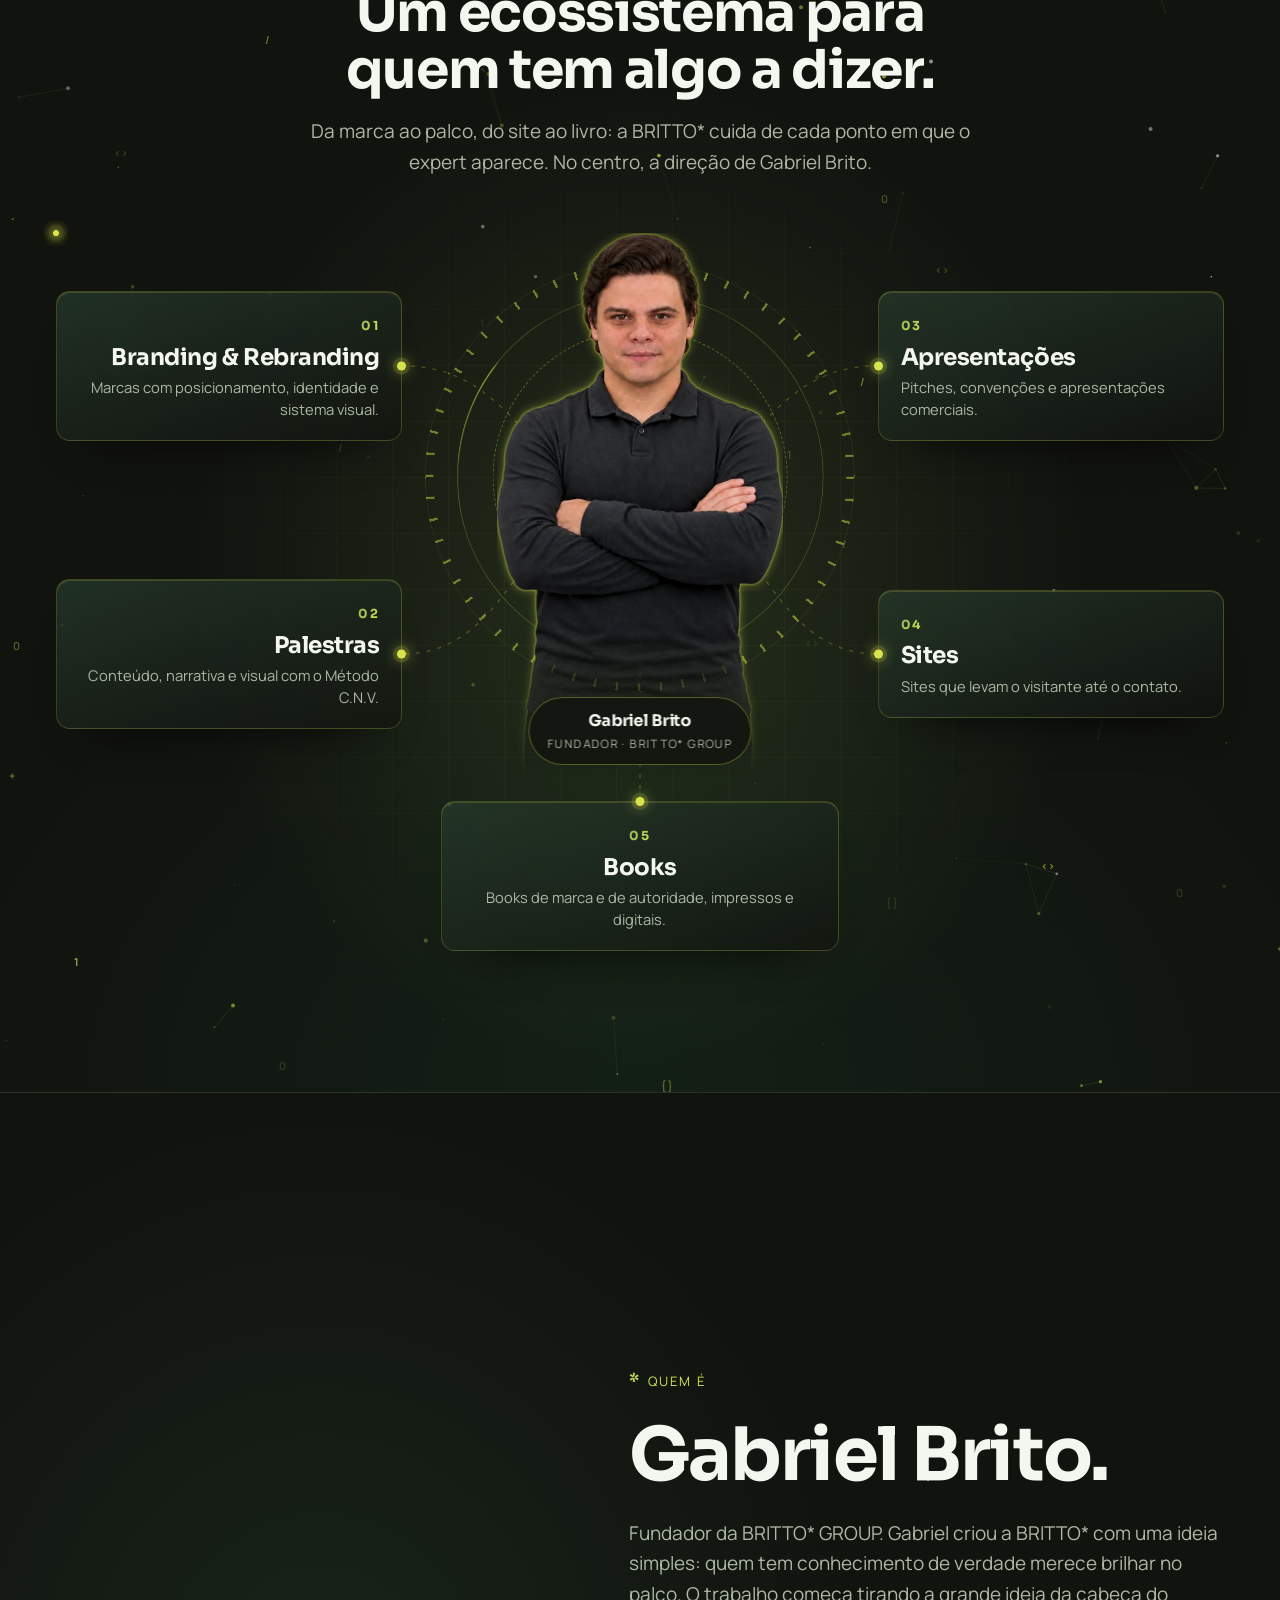
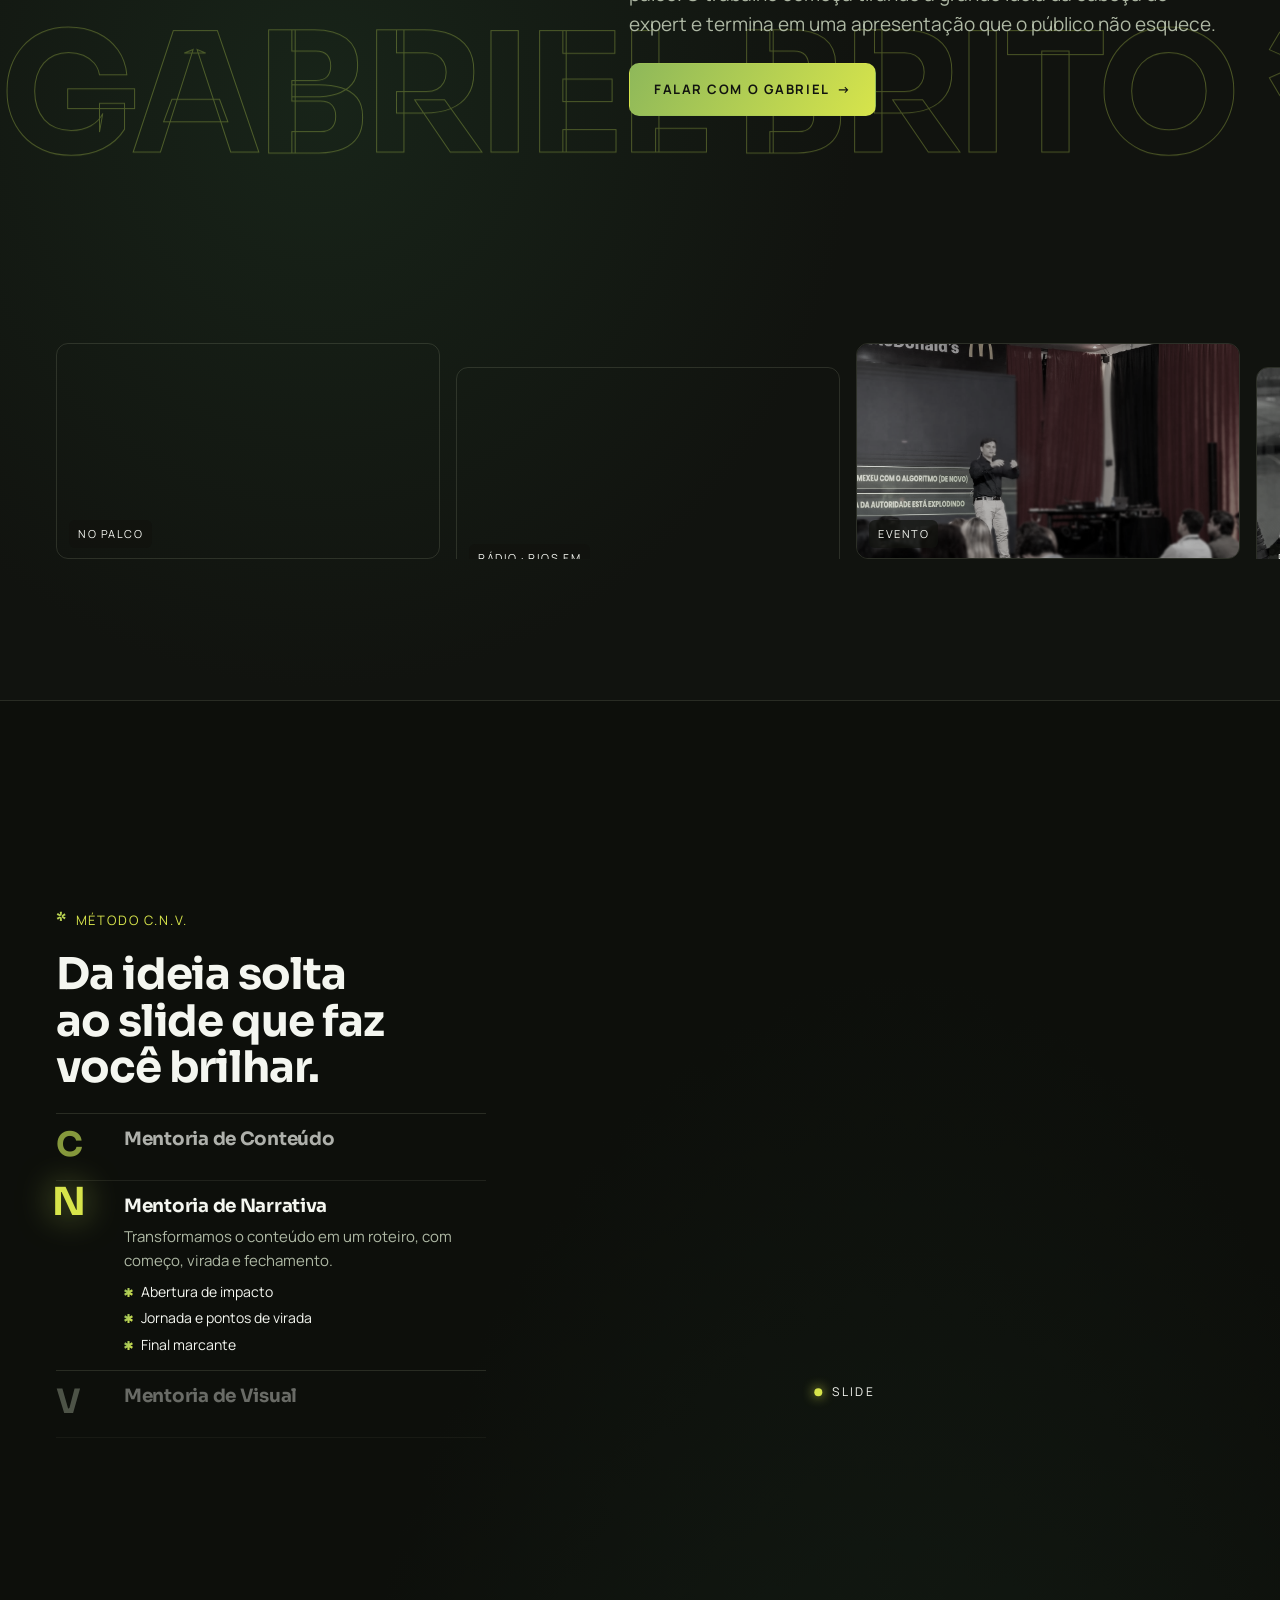
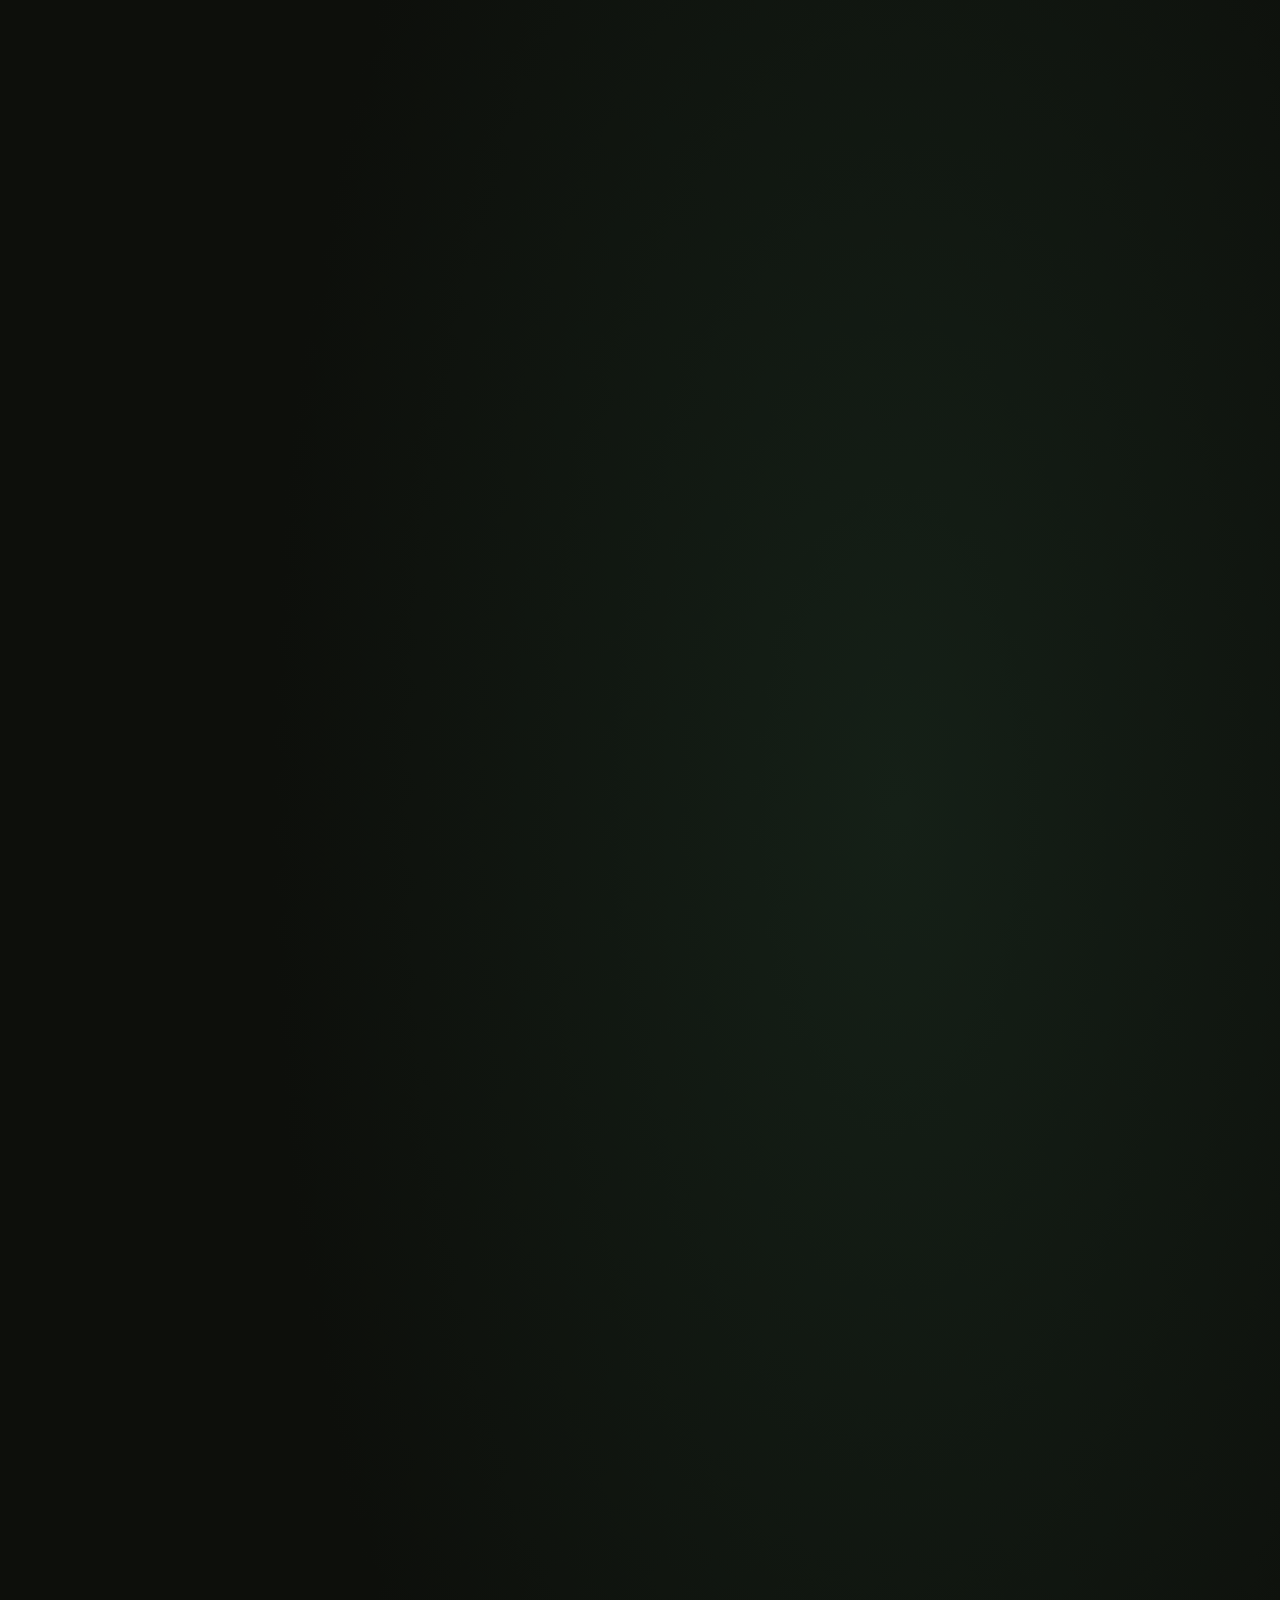
==== commit 78a3b2f2: "Site: seção A BRITTO* GROUP com Gabriel no centro, partículas e os cinco braços Co-Authored-By: Clau" ====
--- a/index.html
+++ b/index.html
@@ -40,6 +40,7 @@
       <nav class="menu" aria-label="Seções">
         <a href="#palestrantes">Palestrantes</a>
         <a href="#apresentacoes">Apresentações</a>
+        <a href="#ecossistema">A BRITTO*</a>
         <a href="#gabriel">Gabriel Brito</a>
         <a href="#mentorias">Método C.N.V.</a>
         <a href="#palcos">Palcos</a>
@@ -184,6 +185,45 @@
       <div class="chips" data-reveal>
         <span class="chip">Palestrantes</span><span class="chip">Mentores</span><span class="chip">Empresários</span><span class="chip">Comunicadores</span><span class="chip">Especialistas técnicos</span>
       </div>
+    </div>
+  </div>
+</section>
+
+<!-- A BRITTO* — Gabriel no centro do ecossistema, com partículas e os cinco braços -->
+<section class="eco" id="ecossistema" aria-label="A BRITTO* GROUP">
+  <canvas class="eco-fx" id="eco-fx" aria-hidden="true"></canvas>
+  <div class="wrap">
+    <div class="head eco-head">
+      <p class="eyebrow" data-reveal>A BRITTO* GROUP</p>
+      <h2 data-reveal data-split>Um ecossistema para quem tem algo a dizer.</h2>
+      <p class="lede" data-reveal>Da marca ao palco, do site ao livro: a BRITTO* cuida de cada ponto em que o expert aparece. No centro, a direção de Gabriel Brito.</p>
+    </div>
+    <div class="eco-stage" id="eco-stage">
+      <svg class="eco-lines" id="eco-lines" aria-hidden="true"></svg>
+      <div class="eco-core" aria-hidden="true">
+        <i class="eco-ring r1"></i><i class="eco-ring r2"></i><i class="eco-ring r3"></i>
+        <i class="eco-glow"></i>
+        <div class="eco-man">
+          <img src="img/gabriel-cutout.webp" alt="" width="725" height="1400" loading="lazy" decoding="async">
+          <img class="eco-holo" src="img/gabriel-cutout.webp" alt="" width="725" height="1400" loading="lazy" decoding="async">
+        </div>
+        <span class="eco-tag"><b>Gabriel Brito</b>Fundador · BRITTO* GROUP</span>
+      </div>
+      <article class="eco-arm eco-l1" data-arm="0" style="--i:0">
+        <span class="eco-n">01</span><h3>Branding & Rebranding</h3><p>Marcas com posicionamento, identidade e sistema visual.</p>
+      </article>
+      <article class="eco-arm eco-l2" data-arm="1" style="--i:1">
+        <span class="eco-n">02</span><h3>Palestras</h3><p>Conteúdo, narrativa e visual com o Método C.N.V.</p>
+      </article>
+      <article class="eco-arm eco-r1" data-arm="2" style="--i:2">
+        <span class="eco-n">03</span><h3>Apresentações</h3><p>Pitches, convenções e apresentações comerciais.</p>
+      </article>
+      <article class="eco-arm eco-r2" data-arm="3" style="--i:3">
+        <span class="eco-n">04</span><h3>Sites</h3><p>Sites que levam o visitante até o contato.</p>
+      </article>
+      <article class="eco-arm eco-b" data-arm="4" style="--i:4">
+        <span class="eco-n">05</span><h3>Books</h3><p>Books de marca e de autoridade, impressos e digitais.</p>
+      </article>
     </div>
   </div>
 </section>
@@ -429,5 +469,6 @@
 <script src="js/main.js"></script>
 <script src="js/showcase.js"></script>
 <script src="js/flow.js"></script>
+<script src="js/eco.js"></script>
 </body>
 </html>
--- a/css/style.css
+++ b/css/style.css
@@ -105,6 +105,8 @@
 nav.menu a:not(.cta):hover::after,nav.menu a.on::after{transform:scaleX(1);transform-origin:left}
 nav.menu a.cta{display:inline-block;font-family:var(--f-body);font-weight:700;font-size:.75rem;letter-spacing:.12em;text-transform:uppercase;text-decoration:none;color:var(--on-verde);background:var(--grad);border-radius:8px;padding:10px 16px;margin-left:8px;white-space:nowrap;transition:background .2s,transform .35s var(--ease)}
 nav.menu a.cta:hover{background:var(--verde-claro)}
+@media (min-width:901px) and (max-width:1240px){nav.menu a:not(.cta){padding:10px 7px;font-size:.66rem;letter-spacing:.07em}nav.menu a:not(.cta)::after{left:7px;right:7px}nav.menu a.cta{padding:10px 12px;font-size:.68rem;letter-spacing:.08em;margin-left:4px}}
+@media (min-width:901px) and (max-width:1060px){nav.menu a:not(.cta){padding:10px 5px;font-size:.62rem;letter-spacing:.04em}nav.menu a:not(.cta)::after{left:5px;right:5px}nav.menu a.cta{padding:9px 10px;font-size:.62rem;letter-spacing:.05em}.top .logo{flex-shrink:0}}
 @media (max-width:900px){
   .top .wrap{min-height:58px}
   .menu-toggle{display:flex}
@@ -598,3 +600,62 @@
 /* monitores grandes: mais largura e tipografia proporcional */
 @media (min-width:1800px){html{font-size:112.5%}:root{--wrap:1440px}}
 @media (min-width:2400px){html{font-size:131.25%}:root{--wrap:1720px}}
+
+/* ---------- A BRITTO*: ecossistema com Gabriel no centro ---------- */
+.eco{position:relative;overflow:hidden;padding-block:clamp(80px,11vw,150px);background:radial-gradient(50% 55% at 50% 60%,rgba(142,184,90,.16),transparent 70%),radial-gradient(80% 60% at 50% 100%,#132016,var(--ink) 70%);border-top:1px solid var(--line)}
+.eco::before{content:"";position:absolute;inset:0;background-image:linear-gradient(rgba(215,228,75,.05) 1px,transparent 1px),linear-gradient(90deg,rgba(215,228,75,.05) 1px,transparent 1px);background-size:56px 56px;-webkit-mask:radial-gradient(60% 60% at 50% 60%,#000,transparent 75%);mask:radial-gradient(60% 60% at 50% 60%,#000,transparent 75%);pointer-events:none}
+.eco-fx{position:absolute;inset:0;width:100%;height:100%;pointer-events:none}
+.eco .wrap{position:relative;z-index:1}
+.eco-head{margin-inline:auto;text-align:center;align-items:center}
+.eco-head .eyebrow{justify-content:center}
+.eco-head .lede{max-width:56ch}
+.eco-stage{position:relative;display:grid;grid-template-columns:minmax(0,1fr) minmax(0,1.15fr) minmax(0,1fr);grid-template-rows:auto auto auto;column-gap:clamp(16px,3vw,40px);row-gap:22px;align-items:center}
+.eco-lines{position:absolute;inset:0;width:100%;height:100%;overflow:visible;pointer-events:none;z-index:0}
+.eco-lines path{fill:none;stroke:rgba(215,228,75,.28);stroke-width:1.2;stroke-dasharray:4 7;animation:ecoFlow 1.6s linear infinite;transition:stroke .3s}
+.eco-lines path.on{stroke:var(--limao);stroke-width:1.8}
+.eco-lines circle{fill:var(--limao);filter:drop-shadow(0 0 6px var(--limao))}
+@keyframes ecoFlow{to{stroke-dashoffset:-22}}
+.eco-core{position:relative;grid-column:2;grid-row:1 / 3;aspect-ratio:3/4;display:grid;place-items:end center;z-index:1}
+.eco-ring{position:absolute;left:50%;top:44%;border-radius:50%;translate:-50% -50%;pointer-events:none}
+.eco-ring.r1{width:92%;aspect-ratio:1;border:1px solid rgba(215,228,75,.22);background:conic-gradient(from 0deg,transparent 0 70%,rgba(215,228,75,.5) 85%,transparent 86%);-webkit-mask:radial-gradient(closest-side,transparent calc(100% - 2px),#000 calc(100% - 1px));mask:radial-gradient(closest-side,transparent calc(100% - 2px),#000 calc(100% - 1px));animation:ecoSpin 9s linear infinite}
+.eco-ring.r2{width:74%;aspect-ratio:1;border:1px dashed rgba(215,228,75,.35);animation:ecoSpin 22s linear infinite reverse}
+.eco-ring.r3{width:108%;aspect-ratio:1;border:1px solid rgba(215,228,75,.08);background:repeating-conic-gradient(from 0deg,rgba(215,228,75,.5) 0 .6deg,transparent .6deg 6deg);-webkit-mask:radial-gradient(closest-side,transparent calc(100% - 9px),#000 calc(100% - 8px));mask:radial-gradient(closest-side,transparent calc(100% - 9px),#000 calc(100% - 8px));animation:ecoSpin 40s linear infinite}
+@keyframes ecoSpin{to{rotate:360deg}}
+.eco-glow{position:absolute;left:50%;top:46%;width:70%;aspect-ratio:1;translate:-50% -50%;border-radius:50%;background:radial-gradient(closest-side,rgba(215,228,75,.38),rgba(142,184,90,.12) 55%,transparent);filter:blur(10px);animation:ecoPulse 4s ease-in-out infinite}
+@keyframes ecoPulse{50%{opacity:.6;scale:.94}}
+.eco-man{position:relative;width:72%;-webkit-mask:linear-gradient(#000 72%,transparent 98%);mask:linear-gradient(#000 72%,transparent 98%)}
+.eco-man img{display:block;width:100%;height:auto;filter:drop-shadow(0 0 1px rgba(215,228,75,.9)) drop-shadow(0 0 5px rgba(215,228,75,.4)) contrast(1.05)}
+.eco-man .eco-holo{position:absolute;inset:0;width:100%;height:100%;filter:brightness(1.9) sepia(1) hue-rotate(28deg) saturate(5);mix-blend-mode:screen;opacity:.85;clip-path:inset(0 0 100% 0);animation:ecoScan 5.5s cubic-bezier(.6,0,.4,1) infinite}
+@keyframes ecoScan{0%{clip-path:inset(0 0 100% 0)}8%{clip-path:inset(0 0 86% 0)}52%{clip-path:inset(86% 0 0 0)}60%,100%{clip-path:inset(100% 0 0 0)}}
+.eco-tag{position:absolute;left:50%;bottom:4%;translate:-50% 0;display:flex;flex-direction:column;align-items:center;gap:2px;padding:10px 18px;border-radius:999px;background:rgba(17,19,15,.72);border:1px solid rgba(215,228,75,.35);-webkit-backdrop-filter:blur(10px);backdrop-filter:blur(10px);font-size:.72rem;letter-spacing:.12em;text-transform:uppercase;color:var(--mute);white-space:nowrap;z-index:2}
+.eco-tag b{font-family:var(--f-display);font-size:1rem;letter-spacing:-.01em;text-transform:none;color:var(--paper)}
+.eco-arm{position:relative;z-index:1;padding:20px 22px;border-radius:var(--radius);background:linear-gradient(160deg,rgba(38,57,43,.78),rgba(17,19,15,.7));border:1px solid rgba(215,228,75,.2);-webkit-backdrop-filter:blur(12px);backdrop-filter:blur(12px);box-shadow:inset 0 1px 0 rgba(215,228,75,.18),0 30px 50px -36px rgba(0,0,0,.9);transition:border-color .3s,transform .4s var(--ease),box-shadow .3s;cursor:default}
+.eco-arm::before{content:"";position:absolute;top:50%;width:9px;height:9px;border-radius:50%;background:var(--limao);box-shadow:0 0 0 4px rgba(215,228,75,.15),0 0 14px var(--limao);translate:0 -50%}
+.eco-l1::before,.eco-l2::before{right:-5px}
+.eco-r1::before,.eco-r2::before{left:-5px}
+.eco-b::before{top:-5px;left:50%;translate:-50% 0}
+.eco-arm:hover,.eco-arm.on{border-color:var(--limao);transform:translateY(-4px);box-shadow:inset 0 1px 0 rgba(215,228,75,.3),0 0 0 1px rgba(215,228,75,.25),0 30px 60px -30px rgba(215,228,75,.35)}
+.eco-n{font-family:var(--f-display);font-size:.78rem;font-weight:700;letter-spacing:.14em;background:var(--grad);-webkit-background-clip:text;background-clip:text;color:transparent}
+.eco-arm h3{font-size:clamp(1.15rem,1.8vw,1.45rem);margin:6px 0 6px;letter-spacing:-.02em}
+.eco-arm p{color:var(--mute);font-size:.92rem;line-height:1.45;margin:0}
+.eco-l1{grid-column:1;grid-row:1;text-align:right}
+.eco-l2{grid-column:1;grid-row:2;text-align:right}
+.eco-r1{grid-column:3;grid-row:1}
+.eco-r2{grid-column:3;grid-row:2}
+.eco-b{grid-column:2;grid-row:3;text-align:center;margin-top:-8px}
+.js .eco-arm{opacity:0;transform:translateY(24px) scale(.96);transition:opacity .8s var(--ease) calc(.35s + var(--i) * .12s),transform .8s var(--ease) calc(.35s + var(--i) * .12s),border-color .3s,box-shadow .3s}
+.js .eco.in .eco-arm{opacity:1;transform:none}
+.js .eco.in .eco-arm:hover,.js .eco.in .eco-arm.on{transform:translateY(-4px)}
+.js .eco-core{opacity:0;transform:scale(.92);transition:opacity 1s var(--ease),transform 1.2s var(--ease)}
+.js .eco.in .eco-core{opacity:1;transform:none}
+@media (max-width:900px){
+  .eco-stage{grid-template-columns:1fr 1fr;row-gap:12px;column-gap:12px}
+  .eco-core{grid-column:1 / -1;grid-row:1;width:min(100%,420px);justify-self:center;margin-bottom:10px}
+  .eco-l1,.eco-l2,.eco-r1,.eco-r2,.eco-b{grid-row:auto;grid-column:auto;text-align:left}
+  .eco-b{grid-column:1 / -1;margin-top:0}
+  .eco-arm{padding:16px}
+  .eco-arm::before{display:none}
+  .eco-lines{display:none}
+}
+@media (max-width:420px){.eco-stage{grid-template-columns:1fr}.eco-arm p{font-size:.88rem}}
+@media (prefers-reduced-motion:reduce){.eco-ring,.eco-glow,.eco-lines path{animation:none}.eco-man .eco-holo{display:none}}
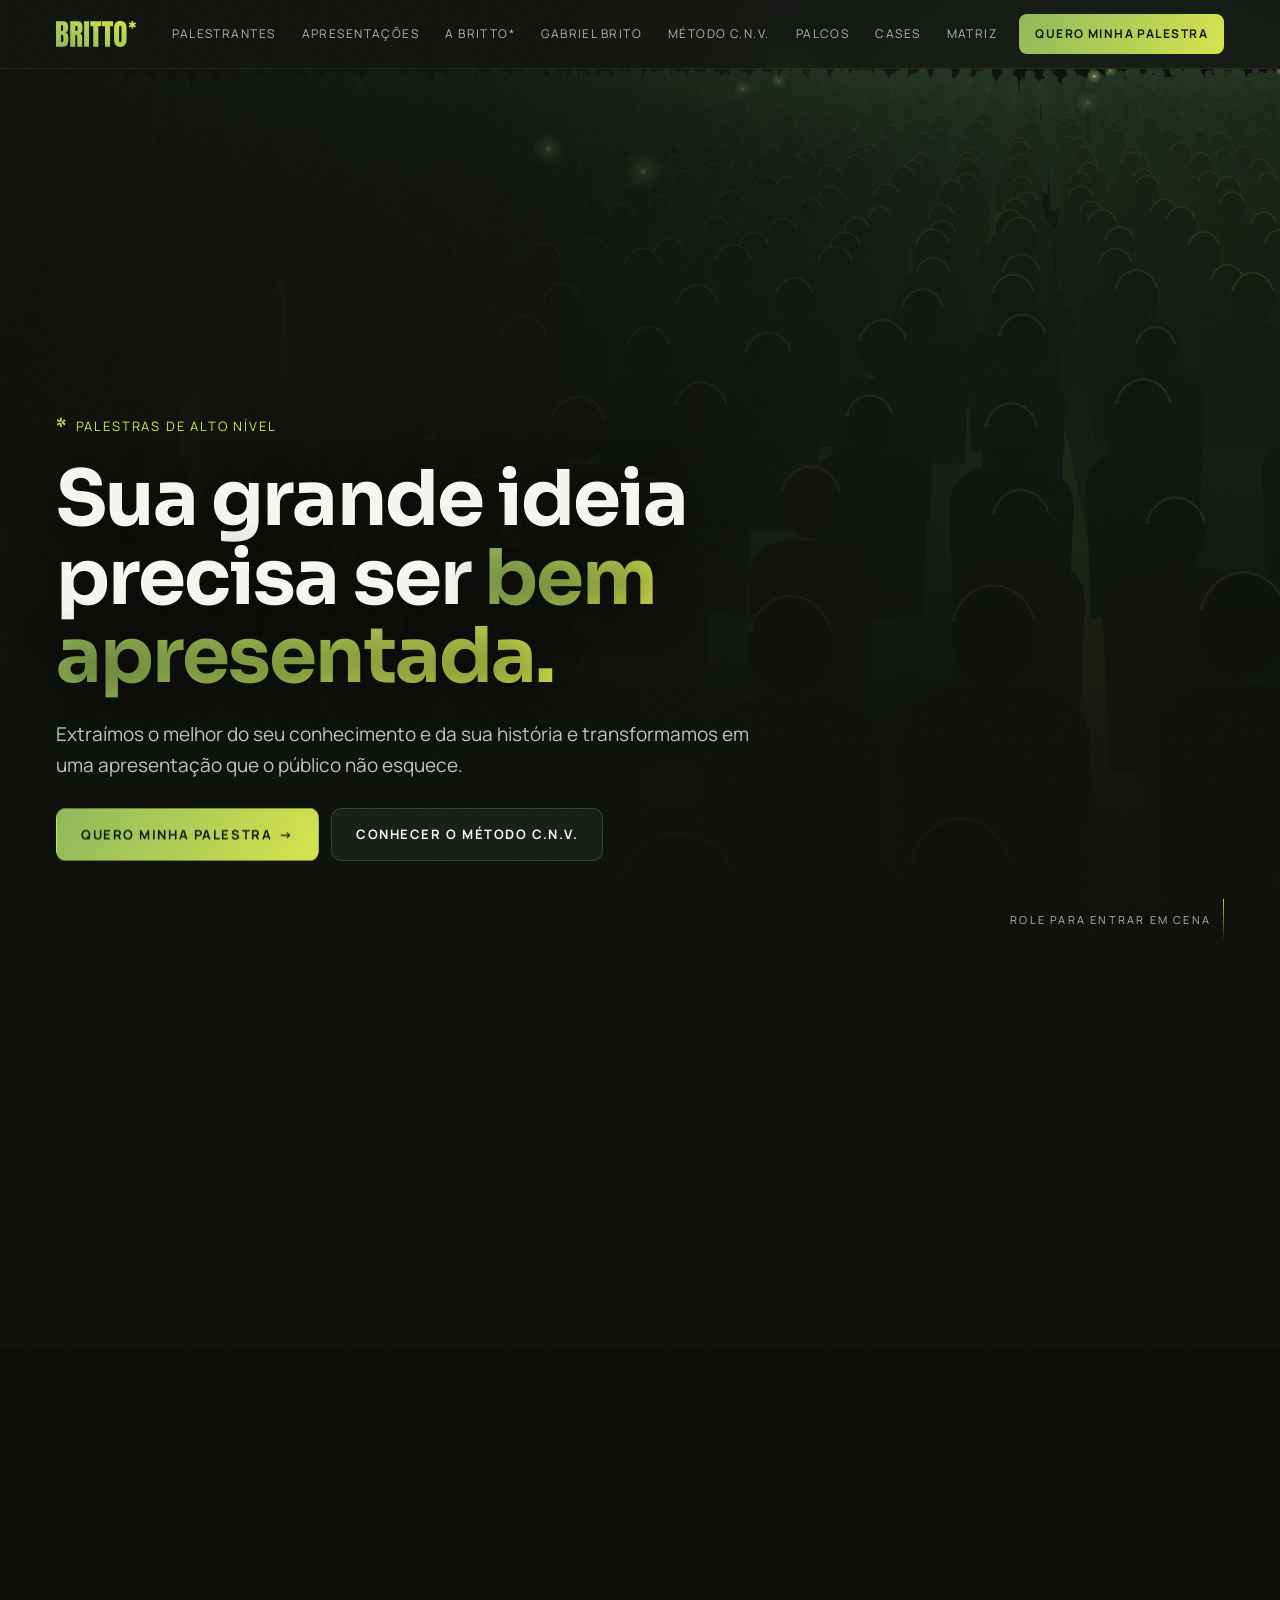
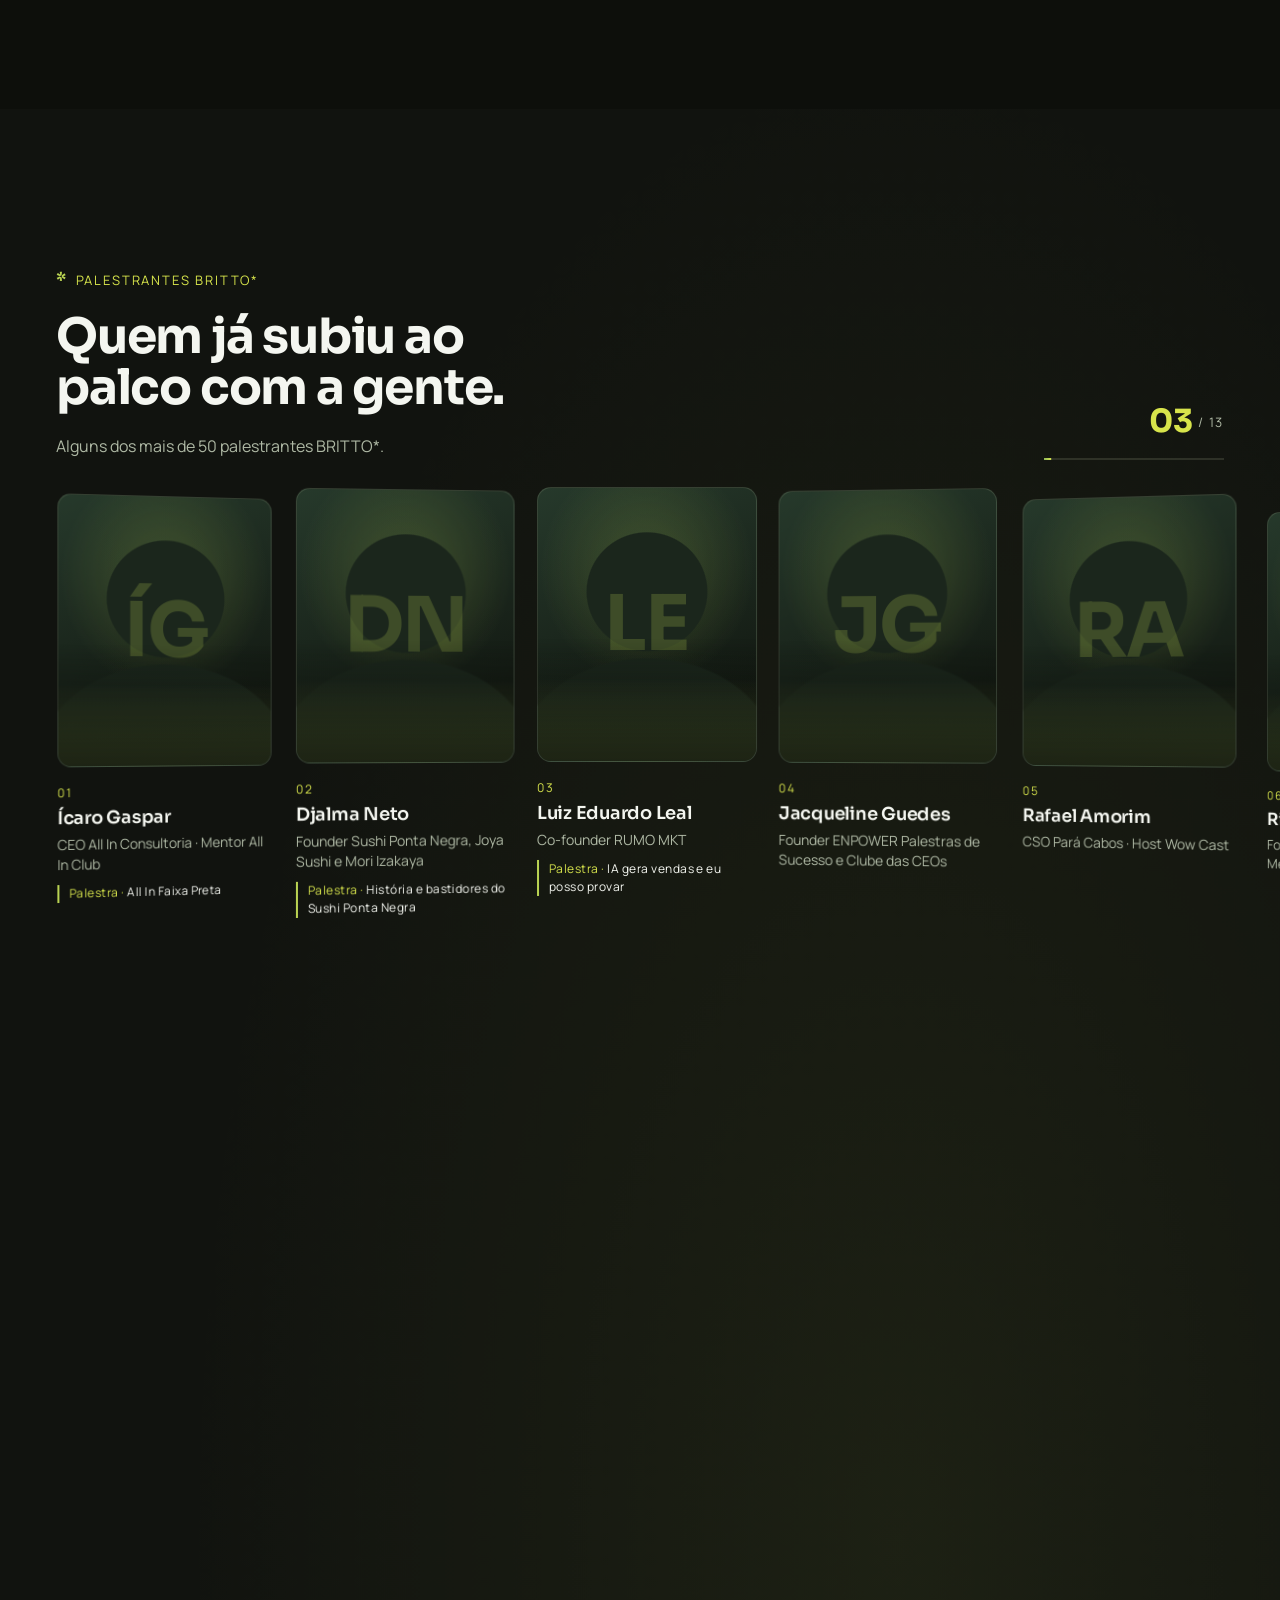
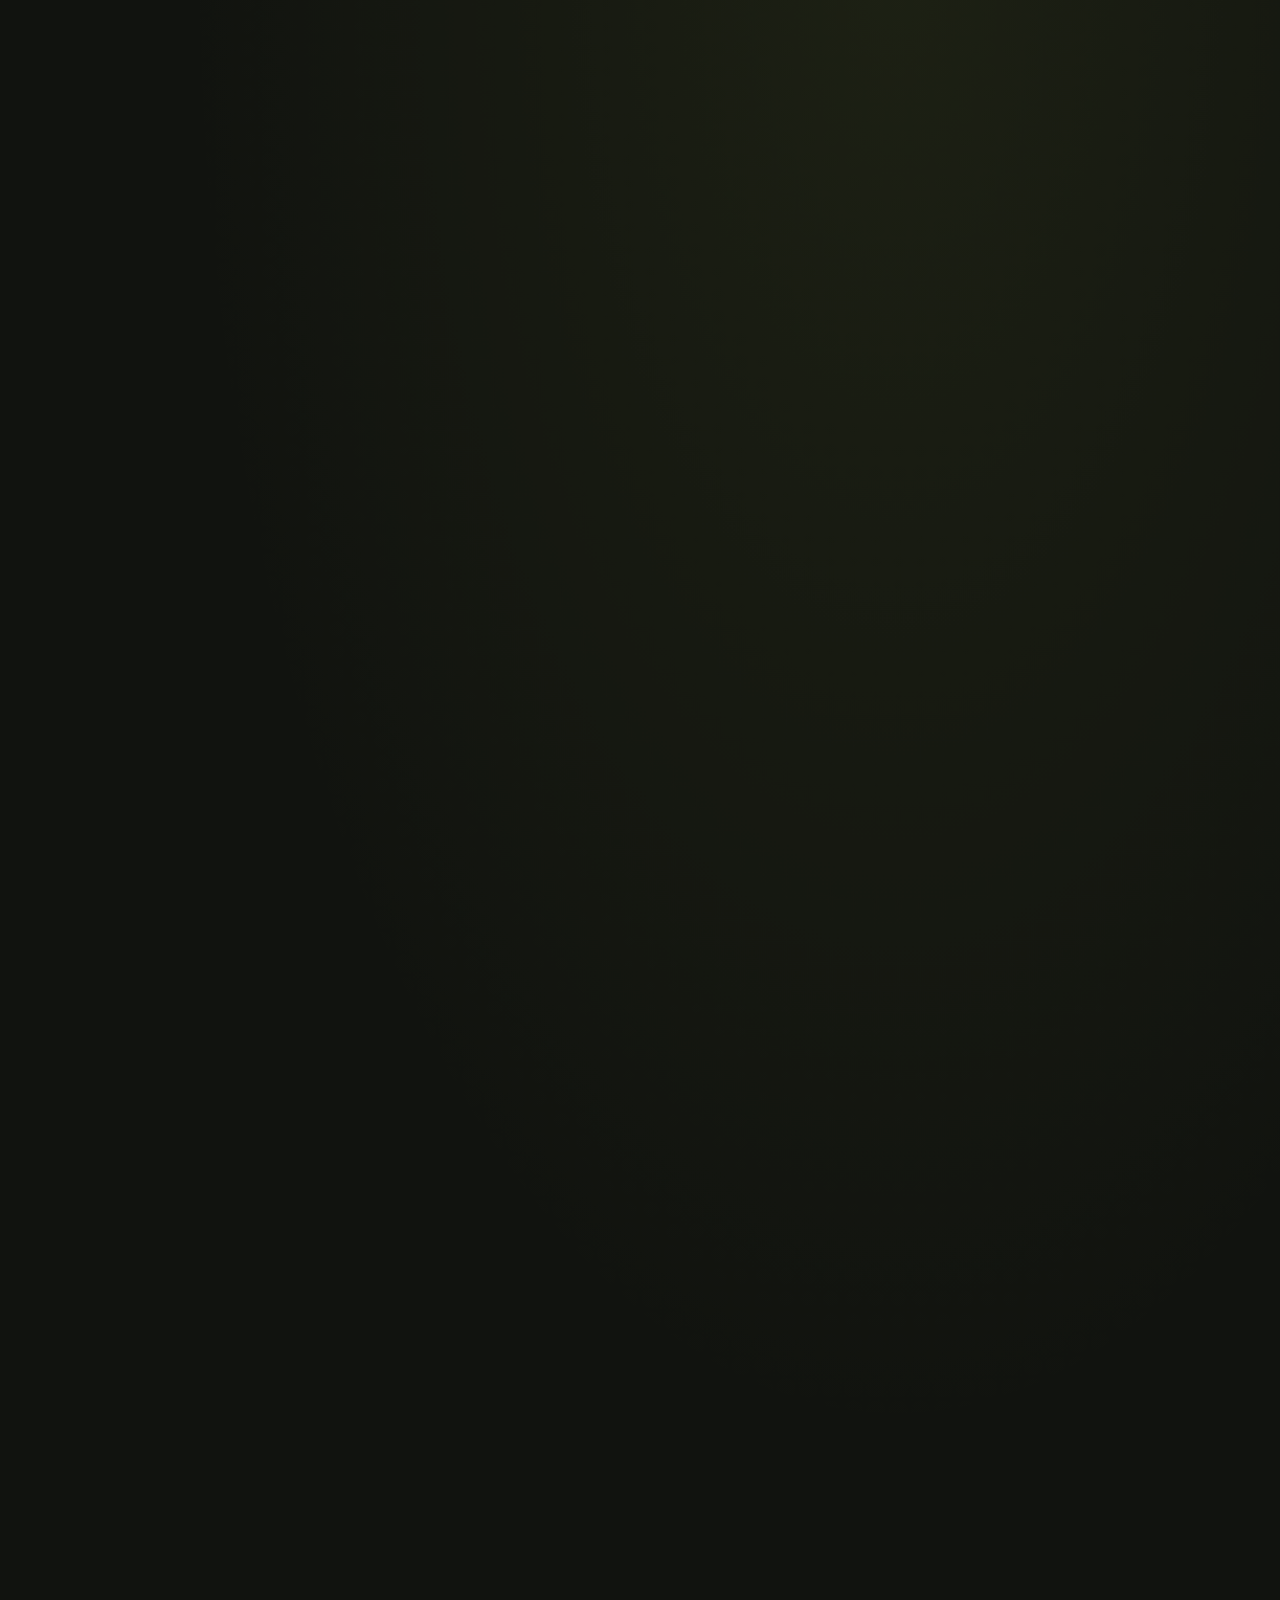
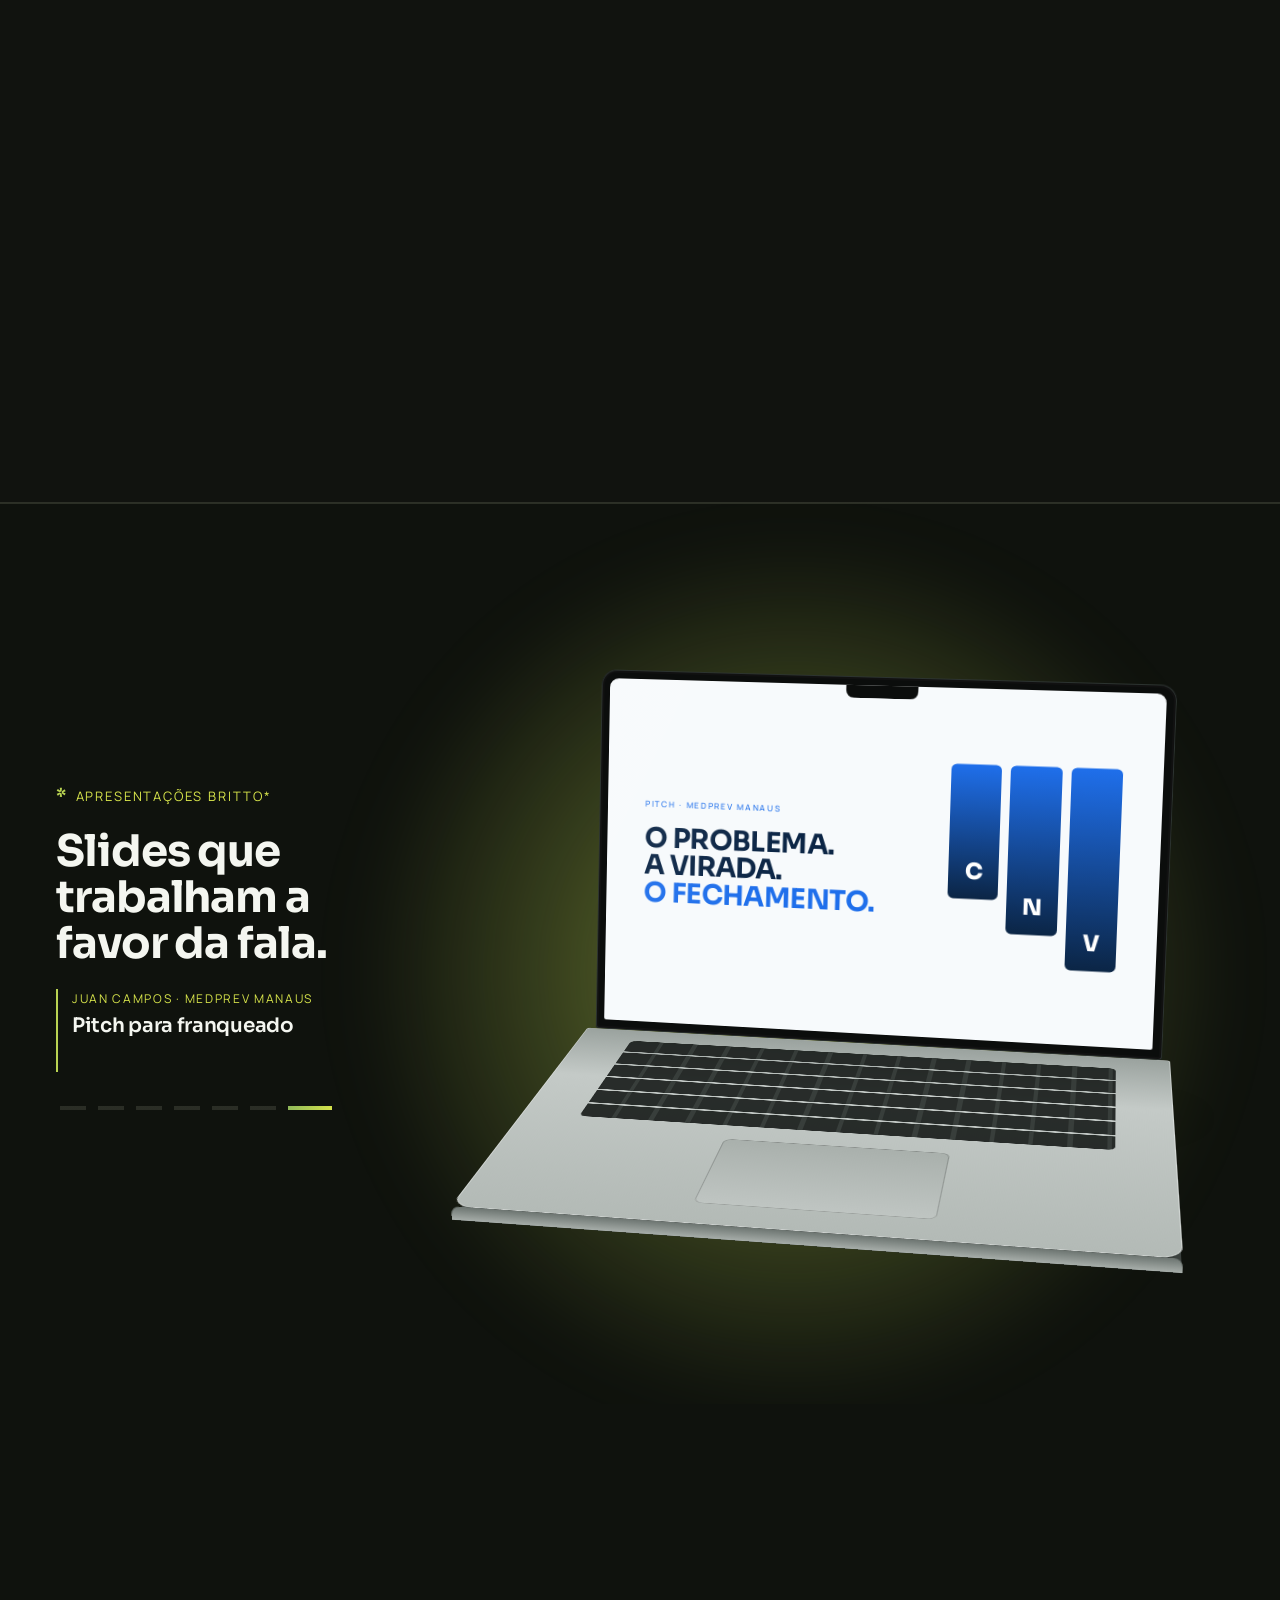
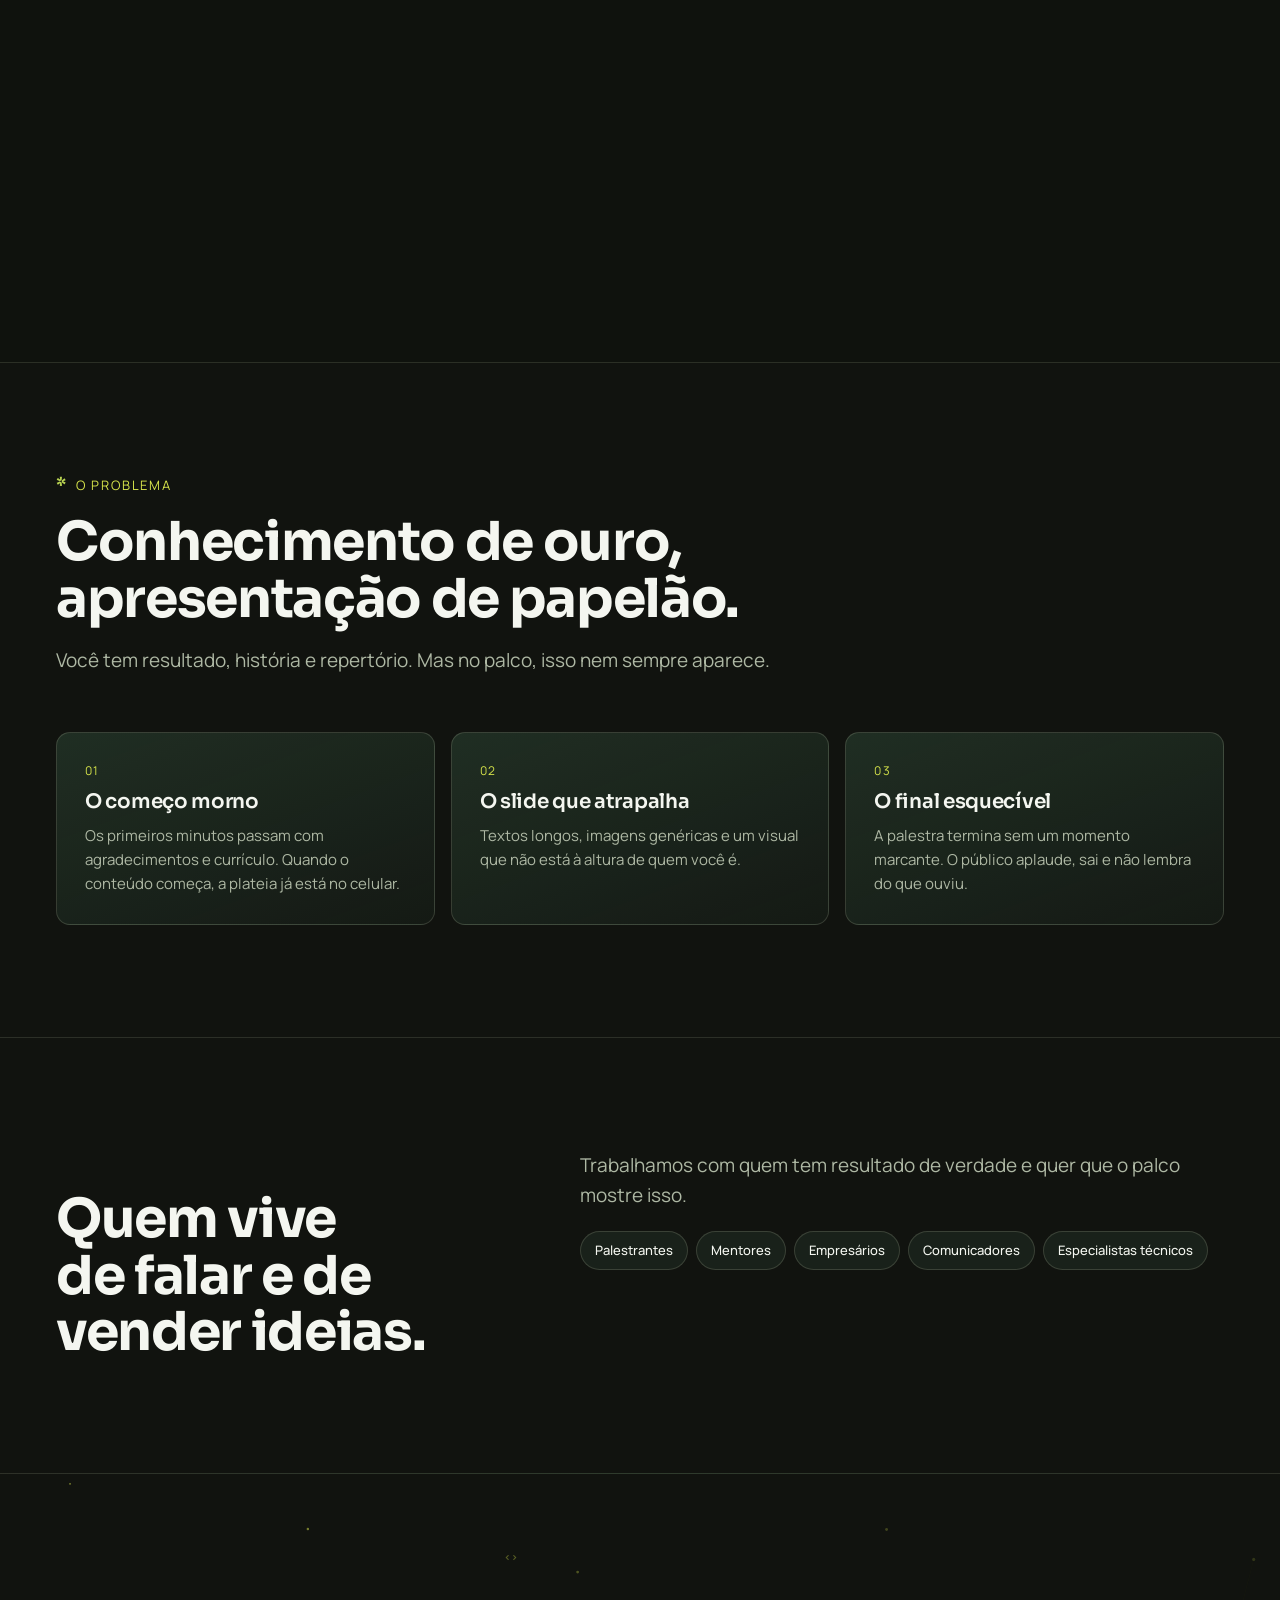
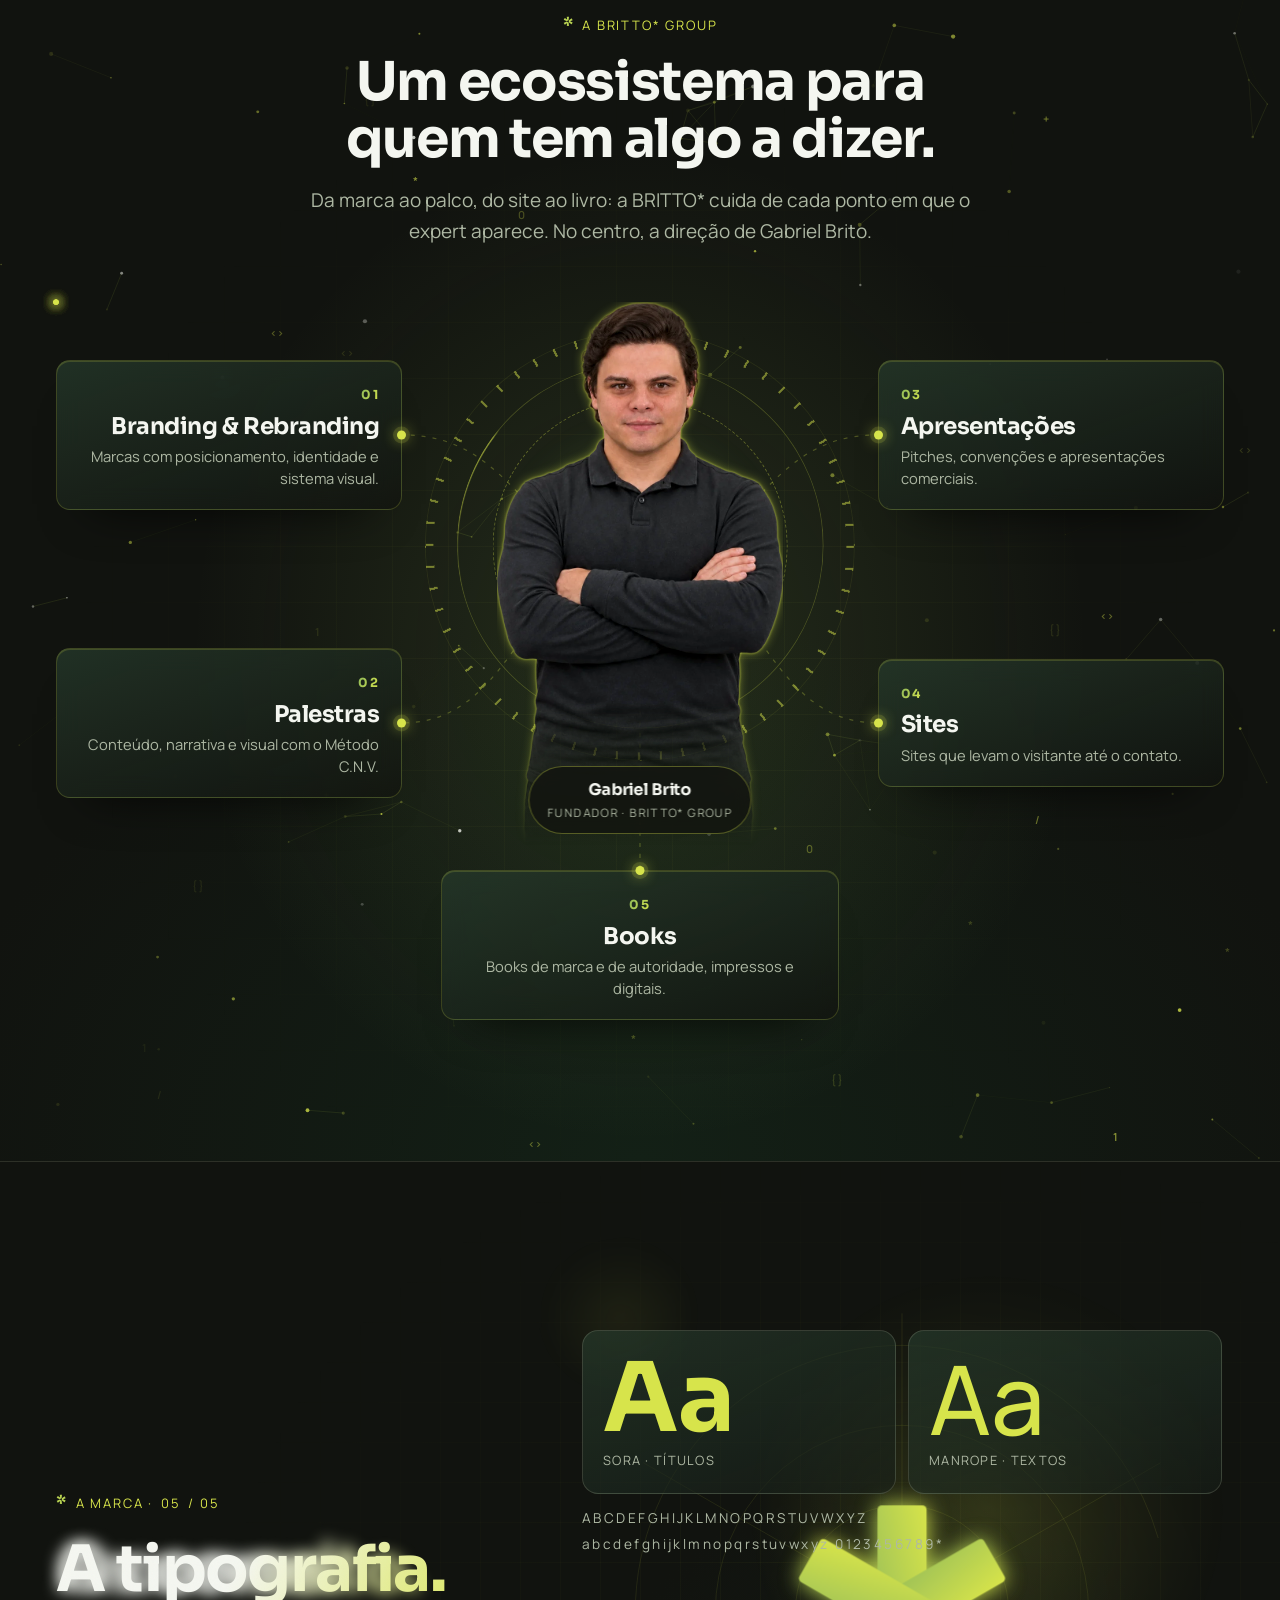
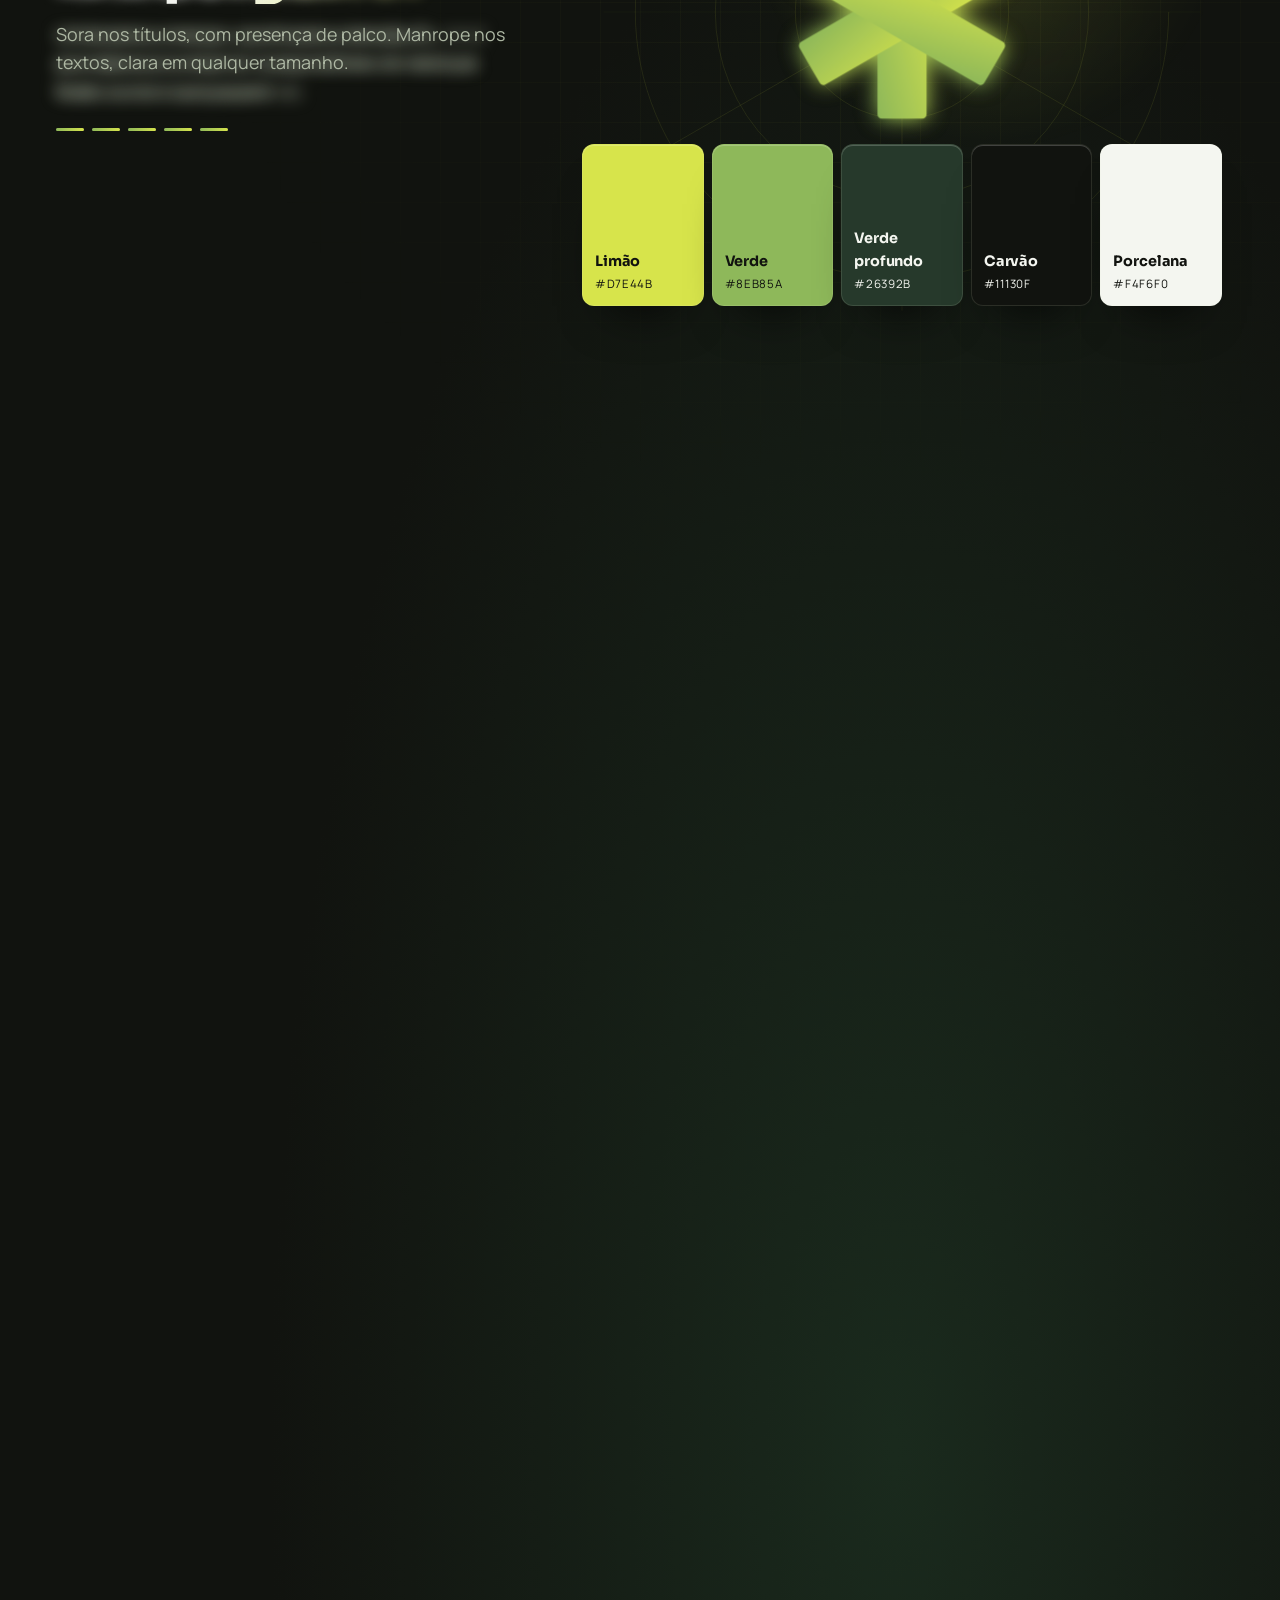
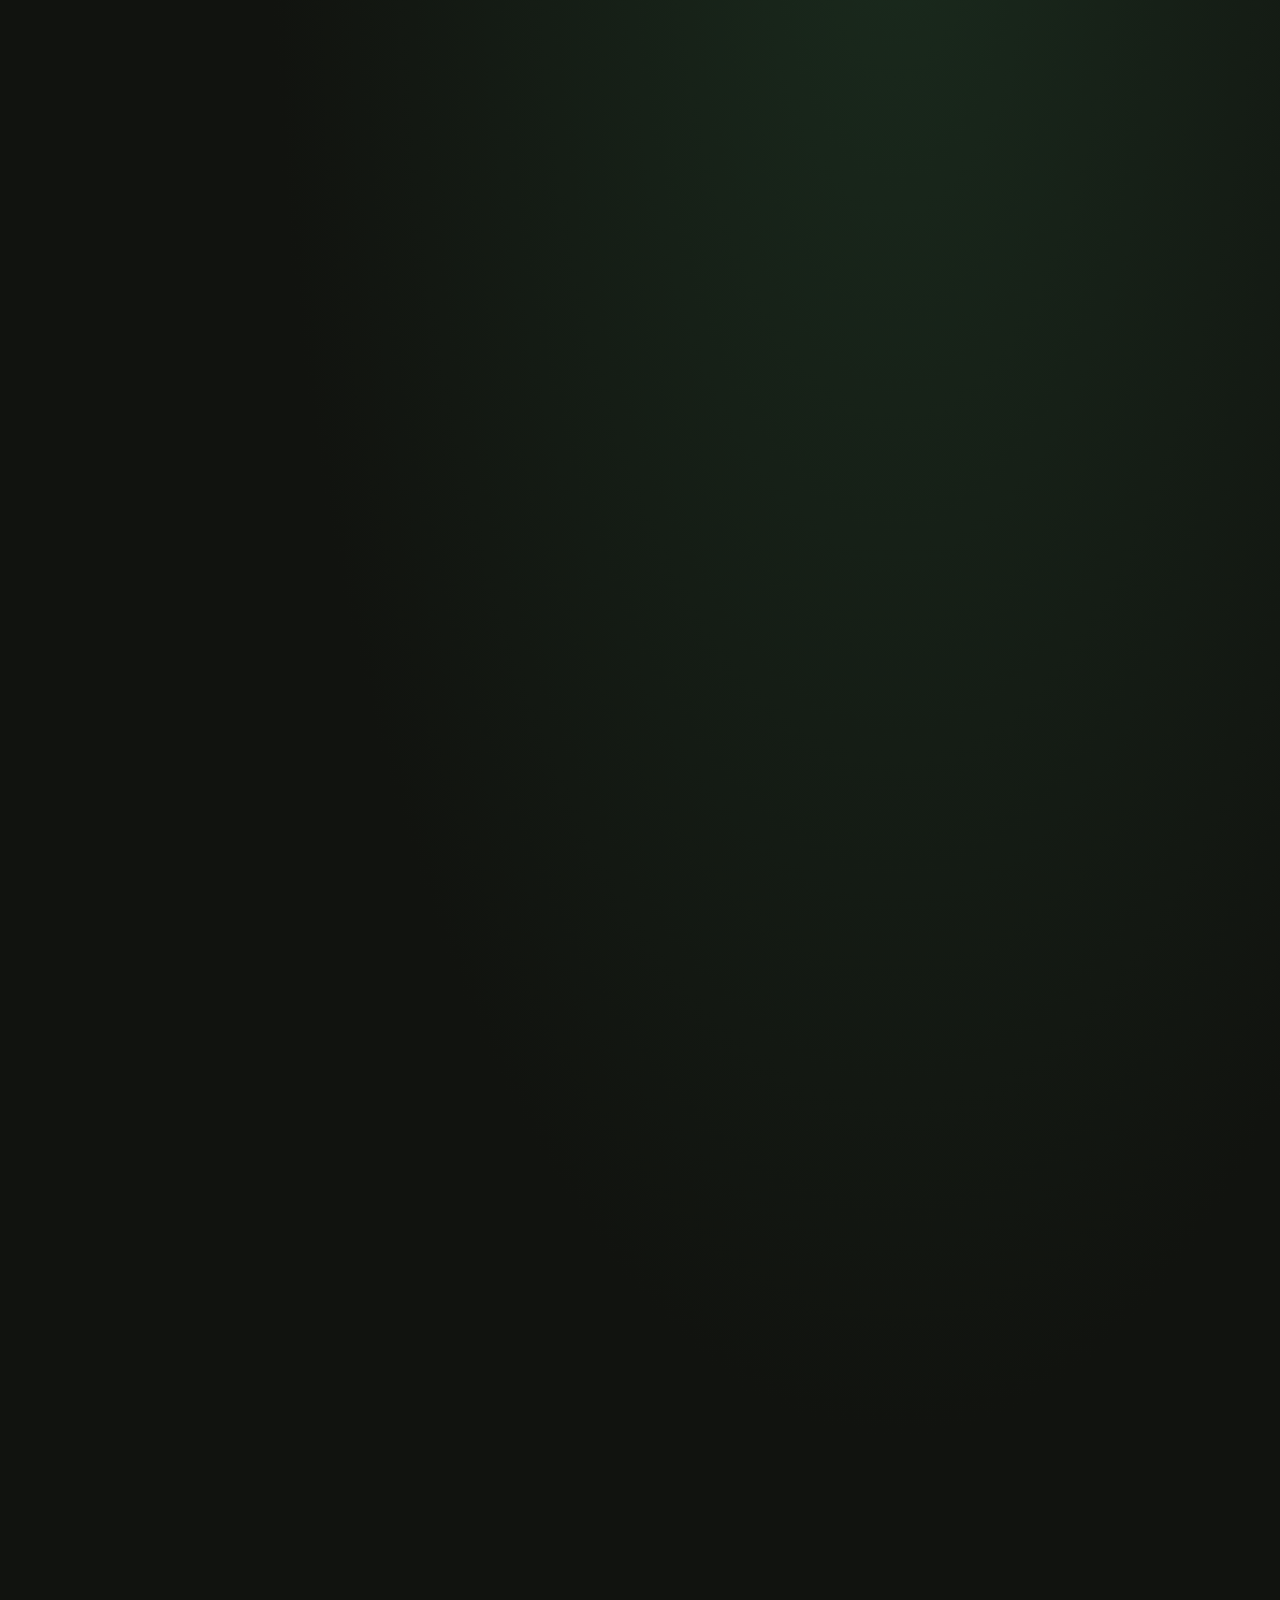
==== commit fd522381: "Site: marca construída com o scroll, símbolo 3D interativo, mockups 3D e profundidade (bokeh, grão, " ====
--- a/index.html
+++ b/index.html
@@ -31,6 +31,8 @@
 
 <div class="progress" aria-hidden="true"><i id="progress"></i></div>
 <div class="cursor" id="cursor" aria-hidden="true"></div>
+<div class="fx-bokeh" id="fx-bokeh" aria-hidden="true"><i></i><i></i><i></i><i></i><i></i><i></i></div>
+<div class="fx-grain" aria-hidden="true"></div>
 
 <header class="top">
   <div class="wrap">
@@ -224,6 +226,107 @@
       <article class="eco-arm eco-b" data-arm="4" style="--i:4">
         <span class="eco-n">05</span><h3>Books</h3><p>Books de marca e de autoridade, impressos e digitais.</p>
       </article>
+    </div>
+  </div>
+</section>
+
+<!-- A MARCA — o asterisco é construído com o scroll: conceito, geometria, nome, cores e tipografia -->
+<section class="brand" id="marca" aria-label="A construção da marca BRITTO*">
+  <div class="brand-sticky">
+    <div class="brand-bg" aria-hidden="true"><i class="bk b1"></i><i class="bk b2"></i><i class="bk b3"></i></div>
+    <div class="wrap brand-grid">
+      <div class="brand-copy">
+        <p class="eyebrow">A marca · <span id="bstep-n">01</span> / 05</p>
+        <div class="bsteps">
+          <article class="bstep on"><h2>O conceito.</h2><p>Um asterisco marca o que merece atenção. É o sinal que separa o comum do que é notável, e é isso que fazemos com cada expert.</p></article>
+          <article class="bstep"><h2>A geometria.</h2><p>Três barras com a mesma espessura, a 60° uma da outra. Construído em grid para funcionar do favicon ao telão do palco.</p></article>
+          <article class="bstep"><h2>O nome.</h2><p>BRITTO em caixa alta e condensada, firme como um palco. O asterisco sobe para o alto, como a nota que destaca.</p></article>
+          <article class="bstep"><h2>As cores.</h2><p>Limão para a energia, carvão para a seriedade, porcelana para respirar. O degradê leva do verde ao limão, como a luz que acende.</p></article>
+          <article class="bstep"><h2>A tipografia.</h2><p>Sora nos títulos, com presença de palco. Manrope nos textos, clara em qualquer tamanho.</p></article>
+        </div>
+        <div class="bdots" aria-hidden="true"><i class="on"></i><i></i><i></i><i></i><i></i></div>
+      </div>
+      <div class="brand-visual" id="brand-visual" aria-hidden="true">
+        <svg class="bv-guides" viewBox="0 0 600 600">
+          <circle cx="300" cy="300" r="250"/><circle cx="300" cy="300" r="175"/><circle cx="300" cy="300" r="100"/>
+          <line x1="300" y1="20" x2="300" y2="580"/><line x1="57.5" y1="160" x2="542.5" y2="440"/><line x1="57.5" y1="440" x2="542.5" y2="160"/>
+          <line class="h" x1="20" y1="300" x2="580" y2="300"/>
+          <path class="arc" d="M300 210 A90 90 0 0 1 378 255"/><text x="352" y="214">60°</text>
+          <path class="arc" d="M378 345 A90 90 0 0 1 300 390"/><text x="352" y="400">60°</text>
+          <g class="dim"><line x1="372" y1="200" x2="372" y2="400"/><text x="384" y="304">h</text><line x1="277" y1="430" x2="323" y2="430"/><text x="290" y="452">h/4,3</text></g>
+        </svg>
+        <svg class="bv-ast" id="bv-ast" viewBox="0 0 600 600">
+          <defs><linearGradient id="bvg" x1="0" y1="1" x2="1" y2="0"><stop offset="0" stop-color="#8EB85A"/><stop offset="1" stop-color="#D7E44B"/></linearGradient>
+          <filter id="bvglow" x="-50%" y="-50%" width="200%" height="200%"><feGaussianBlur stdDeviation="10" result="b"/><feMerge><feMergeNode in="b"/><feMergeNode in="SourceGraphic"/></feMerge></filter></defs>
+          <g id="bv-star" filter="url(#bvglow)"><rect class="bar" x="277" y="200" width="46" height="200" rx="4"/><rect class="bar" x="277" y="200" width="46" height="200" rx="4"/><rect class="bar" x="277" y="200" width="46" height="200" rx="4"/></g>
+        </svg>
+        <img class="bv-word" id="bv-word" src="img/brand/compacta-limao.svg" alt="" width="330" height="106">
+        <div class="bv-pal" id="bv-pal">
+          <span style="--c:#D7E44B;--t:#11130F"><b>Limão</b>#D7E44B</span>
+          <span style="--c:#8EB85A;--t:#11130F"><b>Verde</b>#8EB85A</span>
+          <span style="--c:#26392B;--t:#F4F6F0"><b>Verde profundo</b>#26392B</span>
+          <span style="--c:#11130F;--t:#F4F6F0"><b>Carvão</b>#11130F</span>
+          <span style="--c:#F4F6F0;--t:#11130F"><b>Porcelana</b>#F4F6F0</span>
+        </div>
+        <div class="bv-type" id="bv-type">
+          <div class="t1"><span>Aa</span><small>Sora · títulos</small></div>
+          <div class="t2"><span>Aa</span><small>Manrope · textos</small></div>
+          <p>ABCDEFGHIJKLMNOPQRSTUVWXYZ<br>abcdefghijklmnopqrstuvwxyz 0123456789*</p>
+        </div>
+      </div>
+    </div>
+  </div>
+</section>
+
+<!-- O SÍMBOLO EM 3D — arraste para girar, passe o mouse para iluminar -->
+<section class="simbolo" id="simbolo" aria-label="O símbolo BRITTO* em 3D">
+  <canvas class="sim-canvas" id="sim-canvas" aria-hidden="true"></canvas>
+  <div class="sim-floor" aria-hidden="true"></div>
+  <div class="wrap sim-copy">
+    <p class="eyebrow" data-reveal>O símbolo</p>
+    <h2 data-reveal data-split>Um asterisco que você pode tocar.</h2>
+    <p class="lede" data-reveal>Arraste para girar. Passe o mouse para acender as luzes. Toque duas vezes para ele dar uma volta.</p>
+    <div class="sim-hint" data-reveal><i></i>Arraste</div>
+  </div>
+</section>
+
+<!-- MOCKUPS — a marca aplicada, em 3D: passe o mouse, vire, balance -->
+<section class="mockups" id="mockups" aria-label="Mockups da marca BRITTO*">
+  <div class="mk-light" aria-hidden="true"></div>
+  <div class="wrap">
+    <div class="head">
+      <p class="eyebrow" data-reveal>Mockups</p>
+      <h2 data-reveal data-split>A marca no mundo real.</h2>
+      <p class="lede" data-reveal>Passe o mouse sobre cada peça: o cartão vira, o crachá balança, o book abre e o letreiro acende.</p>
+    </div>
+    <div class="mk-grid" id="mk-grid">
+      <figure class="mk mk-cards" data-mk>
+        <div class="mk-scene">
+          <div class="card3d"><div class="cf front"><img src="img/brand/simbolo-limao.svg" alt=""><span>Gabriel Brito<small>Fundador</small></span></div><div class="cf back"><img src="img/brand/compacta-limao.svg" alt=""></div></div>
+          <div class="card3d c2"><div class="cf front"><img src="img/brand/simbolo-limao.svg" alt=""></div><div class="cf back"><img src="img/brand/compacta-limao.svg" alt=""></div></div>
+        </div>
+        <figcaption><b>Cartão de visita</b>Passe o mouse para virar</figcaption>
+      </figure>
+      <figure class="mk mk-badge" data-mk>
+        <div class="mk-scene"><div class="lanyard" id="lanyard"><i class="strap"></i><div class="badge"><i class="clip"></i><img src="img/brand/simbolo-limao.svg" alt=""><b>VOCÊ</b><span>Palestrante BRITTO*</span><img class="bw" src="img/brand/compacta-limao.svg" alt=""></div></div></div>
+        <figcaption><b>Crachá de evento</b>Mexa o mouse para balançar</figcaption>
+      </figure>
+      <figure class="mk mk-book" data-mk>
+        <div class="mk-scene"><div class="book"><div class="b-back"></div><div class="b-pages"></div><div class="b-spine"><span>BRITTO* · BOOK DE MARCA</span></div><div class="b-page"><p>Conteúdo<i>Narrativa</i>Visual</p></div><div class="b-cover"><div class="bc-in"><img src="img/brand/simbolo-limao.svg" alt=""><b>Book<br>de marca</b><small>BRITTO* GROUP</small></div><div class="bc-out"></div></div></div></div>
+        <figcaption><b>Book</b>Passe o mouse para abrir</figcaption>
+      </figure>
+      <figure class="mk mk-phone" data-mk>
+        <div class="mk-scene"><div class="phone"><div class="ph-screen"><div class="ph-top"><img src="img/brand/simbolo-limao.svg" alt=""><span><b>britto.group</b>Apresentações de alto nível</span></div><div class="ph-feed"><i class="p1"></i><i class="p2"></i><i class="p3"></i><i class="p4"></i><i class="p5"></i><i class="p6"></i><i class="p1"></i><i class="p2"></i><i class="p3"></i><i class="p4"></i><i class="p5"></i><i class="p6"></i></div></div></div></div>
+        <figcaption><b>Instagram</b>O feed corre no hover</figcaption>
+      </figure>
+      <figure class="mk mk-neon" data-mk>
+        <div class="mk-scene"><div class="wall"><img class="neon" src="img/brand/compacta-limao.svg" alt=""><i class="spill"></i></div></div>
+        <figcaption><b>Letreiro</b>Passe o mouse para acender</figcaption>
+      </figure>
+      <figure class="mk mk-photo" data-mk>
+        <div class="mk-scene"><img class="ph-img" src="img/brand/asterisco-pedestal.jpg" alt="Asterisco BRITTO* em 3D sobre pedestal" loading="lazy" decoding="async"></div>
+        <figcaption><b>Símbolo em pedestal</b>Render 3D da marca</figcaption>
+      </figure>
     </div>
   </div>
 </section>
@@ -470,5 +573,8 @@
 <script src="js/showcase.js"></script>
 <script src="js/flow.js"></script>
 <script src="js/eco.js"></script>
+<script src="js/brand.js"></script>
+<script src="js/vendor/three.min.js" defer></script>
+<script src="js/simbolo3d.js" defer></script>
 </body>
 </html>
--- a/css/style.css
+++ b/css/style.css
@@ -659,3 +659,179 @@
 }
 @media (max-width:420px){.eco-stage{grid-template-columns:1fr}.eco-arm p{font-size:.88rem}}
 @media (prefers-reduced-motion:reduce){.eco-ring,.eco-glow,.eco-lines path{animation:none}.eco-man .eco-holo{display:none}}
+
+/* ================= PROFUNDIDADE GLOBAL: bokeh com paralaxe, grão e entrada com foco ================= */
+.fx-bokeh{position:fixed;inset:0;pointer-events:none;z-index:0;overflow:hidden}
+.fx-bokeh i{position:absolute;border-radius:50%;background:radial-gradient(closest-side,rgba(215,228,75,.16),rgba(142,184,90,.06) 55%,transparent);transform:translate3d(var(--bx,0),var(--by,0),0);will-change:transform}
+.fx-bokeh i:nth-child(1){width:420px;height:420px;left:-120px;top:12%}
+.fx-bokeh i:nth-child(2){width:220px;height:220px;right:6%;top:30%;opacity:.8}
+.fx-bokeh i:nth-child(3){width:560px;height:560px;right:-220px;top:62%;opacity:.6}
+.fx-bokeh i:nth-child(4){width:140px;height:140px;left:18%;top:70%}
+.fx-bokeh i:nth-child(5){width:90px;height:90px;left:58%;top:18%;opacity:.9}
+.fx-bokeh i:nth-child(6){width:300px;height:300px;left:40%;top:86%;opacity:.5}
+.fx-grain{position:fixed;inset:-50%;pointer-events:none;z-index:9998;opacity:.06;background-image:url("data:image/svg+xml,%3Csvg xmlns='http://www.w3.org/2000/svg' width='160' height='160'%3E%3Cfilter id='n'%3E%3CfeTurbulence type='fractalNoise' baseFrequency='.9' numOctaves='2' stitchTiles='stitch'/%3E%3CfeColorMatrix values='0 0 0 0 1 0 0 0 0 1 0 0 0 0 1 0 0 0 .55 0'/%3E%3C/filter%3E%3Crect width='100%25' height='100%25' filter='url(%23n)'/%3E%3C/svg%3E");animation:grain 1s steps(4) infinite}
+@keyframes grain{0%{transform:translate(0,0)}25%{transform:translate(-3%,2%)}50%{transform:translate(2%,-3%)}75%{transform:translate(-2%,-1%)}100%{transform:translate(0,0)}}
+main,header.top,footer{position:relative;z-index:1}
+.js [data-reveal]:not(.in){filter:blur(10px)}
+.js [data-reveal]{transition:opacity .9s var(--ease),transform .9s var(--ease),filter .9s var(--ease)}
+@media (prefers-reduced-motion:reduce){.fx-grain{animation:none}.js [data-reveal]:not(.in){filter:none}}
+
+/* ================= A MARCA: construção com o scroll ================= */
+.brand{position:relative;height:420vh;background:radial-gradient(70% 60% at 70% 50%,#1a2a1d,var(--ink) 70%);border-top:1px solid var(--line)}
+.brand-sticky{position:sticky;top:0;height:100vh;height:100svh;overflow:hidden;display:flex;align-items:center}
+.brand-bg{position:absolute;inset:0;pointer-events:none;background-image:linear-gradient(rgba(215,228,75,.045) 1px,transparent 1px),linear-gradient(90deg,rgba(215,228,75,.045) 1px,transparent 1px);background-size:40px 40px;-webkit-mask:radial-gradient(65% 70% at 68% 50%,#000,transparent 80%);mask:radial-gradient(65% 70% at 68% 50%,#000,transparent 80%)}
+.brand-bg .bk{position:absolute;border-radius:50%;background:radial-gradient(closest-side,rgba(215,228,75,.22),transparent);transform:translate3d(0,var(--py,0),0)}
+.brand-bg .b1{width:480px;height:480px;right:4%;top:12%}
+.brand-bg .b2{width:160px;height:160px;left:42%;top:8%;filter:blur(6px)}
+.brand-bg .b3{width:260px;height:260px;left:6%;bottom:-6%;filter:blur(10px);opacity:.6}
+.brand-grid{position:relative;z-index:1;width:100%;display:grid;grid-template-columns:minmax(0,5fr) minmax(0,7fr);gap:clamp(24px,5vw,80px);align-items:center}
+.brand-copy{display:flex;flex-direction:column;gap:22px}
+.bsteps{display:grid}
+.bstep{grid-area:1/1;opacity:0;transform:translateY(30px);filter:blur(8px);transition:opacity .6s var(--ease),transform .6s var(--ease),filter .6s var(--ease);pointer-events:none}
+.bstep.on{opacity:1;transform:none;filter:none;pointer-events:auto}
+.bstep.past{transform:translateY(-30px)}
+.bstep h2{font-size:clamp(2.3rem,5vw,4.2rem);margin-bottom:16px;background:linear-gradient(120deg,var(--paper) 40%,var(--limao));-webkit-background-clip:text;background-clip:text;color:transparent}
+.bstep p{color:var(--mute);font-size:clamp(1rem,1.4vw,1.18rem);max-width:44ch;margin:0}
+.bdots{display:flex;gap:8px}
+.bdots i{width:28px;height:3px;border-radius:3px;background:rgba(227,235,203,.18);overflow:hidden;position:relative}
+.bdots i::after{content:"";position:absolute;inset:0;background:var(--grad);transform:scaleX(var(--f,0));transform-origin:left}
+.brand-visual{position:relative;aspect-ratio:1;width:min(100%,640px);justify-self:center;perspective:1200px}
+.bv-guides{position:absolute;inset:0;width:100%;height:100%;overflow:visible}
+.bv-guides circle,.bv-guides line,.bv-guides path{fill:none;stroke:rgba(215,228,75,.32);stroke-width:1;vector-effect:non-scaling-stroke;stroke-dasharray:1600;stroke-dashoffset:calc(1600 * (1 - var(--g,0)))}
+.bv-guides line.h{stroke:rgba(215,228,75,.12)}
+.bv-guides .arc{stroke:var(--limao);stroke-width:1.5;opacity:var(--g2,0)}
+.bv-guides text{fill:var(--limao);font:600 13px var(--f-body);letter-spacing:.08em;opacity:var(--g2,0)}
+.bv-guides .dim{opacity:var(--g2,0)}
+.bv-guides .dim line{stroke:var(--paper);stroke-dasharray:3 4;stroke-dashoffset:0}
+.bv-guides .dim text{fill:var(--paper)}
+.bv-guides{opacity:var(--go,1);transition:opacity .3s}
+.bv-ast{position:absolute;inset:0;width:100%;height:100%;overflow:visible;transform-style:preserve-3d}
+.bv-ast .bar{fill:url(#bvg)}
+.bv-word{position:absolute;left:8%;top:50%;width:84%;height:auto;translate:0 -50%;clip-path:inset(0 calc(100% * (1 - var(--w,0))) 0 0);filter:drop-shadow(0 0 30px rgba(215,228,75,.35));opacity:var(--wo,0)}
+.bv-pal{position:absolute;left:0;right:0;bottom:4%;display:grid;grid-template-columns:repeat(5,minmax(0,1fr));gap:8px}
+.bv-pal span{display:flex;flex-direction:column;justify-content:flex-end;gap:2px;aspect-ratio:3/4;padding:12px;border-radius:12px;background:var(--c);color:var(--t);font-size:.72rem;letter-spacing:.06em;box-shadow:0 30px 50px -30px rgba(0,0,0,.9),inset 0 1px 0 rgba(255,255,255,.2);border:1px solid rgba(227,235,203,.12);opacity:var(--o,0);transform:translateY(calc(60px * (1 - var(--o,0)))) rotateX(calc(40deg * (1 - var(--o,0))))}
+.bv-pal span b{font-family:var(--f-display);font-size:.9rem;letter-spacing:-.01em}
+.bv-type{position:absolute;inset:6% 0 auto;display:grid;grid-template-columns:1fr 1fr;gap:12px;opacity:var(--to,0);transform:translateY(calc(40px * (1 - var(--to,0))))}
+.bv-type > div{padding:20px;border-radius:16px;background:var(--glass);border:1px solid var(--glass-line)}
+.bv-type span{display:block;font-size:clamp(3rem,8vw,6rem);line-height:1;color:var(--limao)}
+.bv-type .t1 span{font-family:var(--f-display);font-weight:700}
+.bv-type .t2 span{font-family:var(--f-body);font-weight:500}
+.bv-type small{color:var(--mute);font-size:.8rem;letter-spacing:.1em;text-transform:uppercase}
+.bv-type p{grid-column:1/-1;margin:0;color:var(--mute);font-size:.85rem;letter-spacing:.18em;line-height:1.9}
+@media (max-width:900px){
+  .brand{height:460vh}
+  .brand-grid{grid-template-columns:1fr;gap:10px;align-content:center}
+  .brand-copy{order:2;gap:12px}
+  .brand-visual{order:1;width:min(100%,380px)}
+  .bstep h2{font-size:2rem;margin-bottom:8px}
+  .bstep p{font-size:.95rem}
+  .bv-pal span{padding:7px;font-size:.55rem;border-radius:8px}
+  .bv-pal span b{font-size:.62rem}
+  .bv-type > div{padding:12px}
+}
+
+/* ================= O SÍMBOLO EM 3D ================= */
+.simbolo{position:relative;min-height:100vh;min-height:100svh;display:flex;align-items:center;overflow:hidden;background:radial-gradient(45% 55% at 68% 50%,#21331f,transparent 70%),radial-gradient(90% 70% at 50% 100%,#0c120d,var(--ink));border-top:1px solid var(--line)}
+.sim-canvas{position:absolute;inset:0;width:100%;height:100%;cursor:grab;touch-action:pan-y}
+.sim-canvas.drag{cursor:grabbing}
+.sim-floor{position:absolute;left:40%;right:-10%;bottom:6%;height:24%;background:radial-gradient(50% 50% at 50% 50%,rgba(215,228,75,.28),transparent 70%);filter:blur(20px);pointer-events:none;transform:scaleY(.4)}
+.sim-copy{position:relative;z-index:1;pointer-events:none;width:100%}
+.sim-copy > *{max-width:460px}
+.sim-copy .lede{margin-top:16px}
+.sim-hint{margin-top:26px;display:inline-flex;align-items:center;gap:10px;font-size:.75rem;letter-spacing:.16em;text-transform:uppercase;color:var(--limao)}
+.sim-hint i{width:34px;height:34px;border-radius:50%;border:1px solid rgba(215,228,75,.5);position:relative}
+.sim-hint i::after{content:"";position:absolute;inset:10px;border-radius:50%;background:var(--limao);animation:simHint 1.8s var(--ease) infinite}
+@keyframes simHint{0%{transform:translateX(-8px);opacity:0}30%{opacity:1}100%{transform:translateX(10px);opacity:0}}
+.simbolo.no3d .sim-canvas{background:url(../img/brand/asterisco-pedestal.jpg) 75% center/cover}
+@media (max-width:900px){.simbolo{align-items:flex-end;padding-bottom:60px;min-height:110svh}.sim-copy{background:linear-gradient(transparent,rgba(17,19,15,.8) 30%);padding-top:40px}}
+
+/* ================= MOCKUPS 3D ================= */
+.mockups{position:relative;overflow:hidden;padding-block:clamp(80px,11vw,150px);background:radial-gradient(60% 50% at 50% 0%,rgba(142,184,90,.14),transparent 70%),var(--ink);border-top:1px solid var(--line)}
+.mk-light{position:absolute;width:700px;height:700px;left:var(--lx,50%);top:var(--ly,40%);translate:-50% -50%;background:radial-gradient(closest-side,rgba(215,228,75,.13),transparent);pointer-events:none;transition:left .25s linear,top .25s linear}
+.mk-grid{position:relative;display:grid;grid-template-columns:repeat(3,minmax(0,1fr));gap:clamp(14px,2vw,24px)}
+.mk{margin:0;position:relative;border-radius:20px;overflow:hidden;background:radial-gradient(80% 70% at var(--mx,50%) var(--my,30%),rgba(215,228,75,.12),transparent 60%),linear-gradient(170deg,#1c2a1e,#121611);border:1px solid var(--glass-line);box-shadow:0 40px 70px -50px rgba(0,0,0,.9);transition:filter .5s var(--ease),opacity .5s var(--ease),transform .5s var(--ease),border-color .3s}
+.mk-grid.focus .mk:not(.on){filter:blur(3px) saturate(.6);opacity:.55;transform:scale(.97)}
+.mk.on{border-color:rgba(215,228,75,.45)}
+.mk-scene{position:relative;aspect-ratio:4/3.4;display:grid;place-items:center;perspective:1000px;transform-style:preserve-3d}
+.mk-scene > *{transform:rotateX(var(--rx,0deg)) rotateY(var(--ry,0deg));transform-style:preserve-3d;transition:transform .6s var(--ease)}
+.mk.on .mk-scene > *{transition:transform .12s linear}
+.mk::after{content:"";position:absolute;inset:0;pointer-events:none;background:linear-gradient(115deg,transparent 30%,rgba(255,255,255,.08) calc(var(--gx,50%) - 10%),rgba(255,255,255,.14) var(--gx,50%),transparent calc(var(--gx,50%) + 20%));opacity:0;transition:opacity .3s}
+.mk.on::after{opacity:1}
+.mk figcaption{display:flex;flex-direction:column;gap:2px;padding:16px 20px 18px;border-top:1px solid var(--line);font-size:.8rem;color:var(--mute)}
+.mk figcaption b{font-family:var(--f-display);font-size:1.05rem;color:var(--paper)}
+/* cartão de visita */
+.card3d{position:absolute;width:58%;aspect-ratio:1.75;transform-style:preserve-3d}
+.mk-cards .mk-scene > .card3d{transform:translate3d(-6%,-8%,40px) rotateX(calc(18deg + var(--rx,0deg))) rotateY(calc(-14deg + var(--ry,0deg))) rotateZ(-8deg)}
+.mk-cards .mk-scene > .card3d.c2{transform:translate3d(12%,14%,0) rotateX(calc(40deg + var(--rx,0deg))) rotateY(var(--ry,0deg)) rotateZ(10deg)}
+.card3d .cf{position:absolute;inset:0;border-radius:10px;backface-visibility:hidden;-webkit-backface-visibility:hidden;display:flex;align-items:center;justify-content:center;transition:transform .9s var(--ease);box-shadow:0 30px 40px -20px rgba(0,0,0,.8)}
+.card3d .front{background:linear-gradient(150deg,#1d211b,#0d0f0b);border:1px solid rgba(227,235,203,.1);justify-content:space-between;padding:8%}
+.card3d .front img{width:22%}
+.card3d .front span{font-family:var(--f-display);font-weight:600;font-size:clamp(.7rem,1.1vw,.9rem);text-align:right;line-height:1.2}
+.card3d .front span small{display:block;font-family:var(--f-body);font-weight:500;font-size:.62rem;color:var(--mute);letter-spacing:.1em;text-transform:uppercase}
+.card3d .back{background:var(--grad);transform:rotateY(180deg)}
+.card3d .back img{width:62%;filter:brightness(0)}
+.mk-cards.on .card3d:not(.c2) .front{transform:rotateY(-180deg)}
+.mk-cards.on .card3d:not(.c2) .back{transform:rotateY(0deg)}
+.card3d.c2 .front{transform:rotateY(180deg)}.card3d.c2 .back{transform:rotateY(0)}
+/* crachá */
+.mk-badge .mk-scene{align-items:start}
+.lanyard{position:relative;display:flex;flex-direction:column;align-items:center;transform-origin:50% 0;rotate:var(--sw,0deg)}
+.lanyard .strap{width:16px;height:clamp(60px,9vw,90px);background:repeating-linear-gradient(0deg,#1a2a1d 0 6px,#22362a 6px 12px);border-inline:2px solid #D7E44B;box-shadow:0 0 12px rgba(215,228,75,.3)}
+.badge{position:relative;width:clamp(120px,14vw,160px);aspect-ratio:.68;margin-top:-4px;border-radius:12px;padding:16% 10% 10%;display:flex;flex-direction:column;align-items:center;gap:6px;background:linear-gradient(160deg,rgba(244,246,240,.98),#dfe6d0);color:var(--carvao);box-shadow:0 40px 50px -24px rgba(0,0,0,.85),inset 0 0 0 1px rgba(255,255,255,.6);text-align:center;overflow:hidden}
+.badge::before{content:"";position:absolute;inset:0 0 auto;height:34%;background:var(--grad)}
+.badge::after{content:"";position:absolute;inset:0;background:linear-gradient(120deg,transparent 35%,rgba(255,255,255,.7) 50%,transparent 65%);transform:translateX(var(--shine,-100%));transition:transform .8s}
+.mk-badge.on .badge::after{--shine:100%}
+.badge .clip{position:absolute;top:6px;left:50%;width:34px;height:8px;translate:-50% 0;border-radius:4px;background:#bfc6b4;z-index:2}
+.badge img{position:relative;width:34%;margin-top:4%;filter:brightness(0)}
+.badge b{position:relative;font-family:var(--f-display);font-size:clamp(1.3rem,2vw,1.7rem);letter-spacing:-.02em;margin-top:8%}
+.badge span{font-size:.6rem;letter-spacing:.12em;text-transform:uppercase;color:#4c5a4c}
+.badge .bw{width:60%;margin-top:auto;filter:brightness(0);opacity:.85}
+/* book */
+.book{position:relative;width:150px;height:210px;transform-style:preserve-3d}
+.mk-book .mk-scene > .book{transform:rotateX(calc(12deg + var(--rx,0deg))) rotateY(calc(-30deg + var(--ry,0deg)))}
+.book > *{position:absolute;transform-style:preserve-3d}
+.b-back{inset:0;background:#0d120e;border-radius:2px 6px 6px 2px;transform:translateZ(-13px);box-shadow:40px 50px 60px -24px rgba(0,0,0,.9)}
+.b-pages{top:4px;bottom:4px;right:-12px;width:24px;background:repeating-linear-gradient(90deg,#efeee6 0 1px,#cfcfc5 1px 2px);transform:rotateY(90deg)}
+.b-spine{top:0;bottom:0;left:-13px;width:26px;background:linear-gradient(90deg,#0e120e,#26392B 60%,#0e120e);transform:rotateY(-90deg);display:flex;align-items:center;justify-content:center}
+.b-spine span{writing-mode:vertical-rl;transform:rotate(180deg);font-size:.5rem;letter-spacing:.22em;color:var(--limao);white-space:nowrap}
+.b-page{inset:4px 4px 4px 0;background:#f1f0e8;transform:translateZ(11px);display:flex;align-items:center;padding:16%;border-radius:0 4px 4px 0;box-shadow:inset 8px 0 14px -8px rgba(0,0,0,.35)}
+.b-page p{font-family:var(--f-display);font-weight:700;font-size:1.05rem;line-height:1.2;margin:0;color:#26392B}
+.b-page p i{font-style:normal;display:block;background:var(--grad);-webkit-background-clip:text;background-clip:text;color:transparent}
+.b-cover{inset:0;transform-origin:left center;transform:translateZ(13px);transition:transform 1.1s var(--ease)}
+.mk-book.on .b-cover{transform:translateZ(13px) rotateY(-150deg)}
+.bc-in,.bc-out{position:absolute;inset:0;border-radius:2px 6px 6px 2px;backface-visibility:hidden;-webkit-backface-visibility:hidden}
+.bc-in{background:radial-gradient(90% 60% at 80% 10%,rgba(215,228,75,.4),transparent 60%),linear-gradient(160deg,#2f4a36,#0f1610);display:flex;flex-direction:column;padding:16%;gap:8px;box-shadow:inset 4px 0 0 rgba(255,255,255,.07),inset 0 0 0 1px rgba(215,228,75,.15)}
+.bc-in img{width:28%}
+.bc-in b{font-family:var(--f-display);font-size:1.45rem;line-height:1;margin-top:auto;color:var(--paper)}
+.bc-in small{font-size:.5rem;letter-spacing:.2em;color:var(--limao)}
+.bc-out{transform:rotateY(180deg);background:linear-gradient(90deg,#1b2a1e,#26392B)}
+@media (max-width:1100px){.book{width:120px;height:168px}.b-page p{font-size:.85rem}.bc-in b{font-size:1.15rem}}
+/* celular */
+.phone{position:relative;width:34%;aspect-ratio:.49;border-radius:22px;padding:6px;background:linear-gradient(150deg,#3a3f37,#0c0e0b);box-shadow:inset 0 0 0 1px rgba(255,255,255,.12),30px 40px 50px -22px rgba(0,0,0,.85)}
+.mk-phone .mk-scene > .phone{transform:rotateX(calc(10deg + var(--rx,0deg))) rotateY(calc(18deg + var(--ry,0deg))) rotateZ(-4deg)}
+.ph-screen{position:relative;height:100%;border-radius:17px;overflow:hidden;background:#0d0f0b}
+.ph-top{display:flex;align-items:center;gap:6px;padding:16px 8px 8px;font-size:.45rem;color:var(--mute);line-height:1.25}
+.ph-top img{width:22px;height:22px;padding:4px;border-radius:50%;border:1.5px solid var(--limao);background:#11130F}
+.ph-top b{display:block;color:var(--paper);font-size:.55rem}
+.ph-feed{display:grid;grid-template-columns:repeat(3,1fr);gap:2px;transition:transform 4s linear}
+.mk-phone.on .ph-feed{transform:translateY(-50%)}
+.ph-feed i{aspect-ratio:1;background-size:cover}
+.ph-feed .p1{background:var(--grad)}
+.ph-feed .p2{background:#11130F url(../img/brand/simbolo-limao.svg) center/40% no-repeat}
+.ph-feed .p3{background:url(../img/gabriel/cena-7.jpg) center/cover}
+.ph-feed .p4{background:#26392B url(../img/brand/compacta-limao.svg) center/70% no-repeat}
+.ph-feed .p5{background:url(../img/gabriel/cena-8.jpg) center/cover}
+.ph-feed .p6{background:#F4F6F0 url(../img/brand/simbolo-limao.svg) center/34% no-repeat}
+/* letreiro neon */
+.mk-neon .mk-scene{background:radial-gradient(60% 60% at 50% 45%,#1d241b,#0b0d0a)}
+.wall{position:absolute;inset:0;display:grid;place-items:center;background:linear-gradient(transparent 70%,rgba(0,0,0,.5)),repeating-linear-gradient(0deg,rgba(255,255,255,.015) 0 26px,rgba(0,0,0,.12) 26px 27px),repeating-linear-gradient(90deg,transparent 0 54px,rgba(0,0,0,.1) 54px 55px)}
+.neon{width:66%;filter:brightness(.45) saturate(.4) drop-shadow(0 0 0 transparent);transition:filter .5s}
+.mk-neon.on .neon,.mk-neon.lit .neon{filter:brightness(1.15) drop-shadow(0 0 6px #D7E44B) drop-shadow(0 0 24px rgba(215,228,75,.75)) drop-shadow(0 0 60px rgba(215,228,75,.45));animation:flick 2.4s 1}
+.spill{position:absolute;left:10%;right:10%;bottom:6%;height:30%;background:radial-gradient(50% 50% at 50% 0%,rgba(215,228,75,.35),transparent 70%);opacity:0;transition:opacity .5s}
+.mk-neon.on .spill,.mk-neon.lit .spill{opacity:1}
+@keyframes flick{0%,6%,10%,14%{opacity:1}4%,8%,12%{opacity:.4}}
+/* foto do render */
+.mk-photo .ph-img{position:absolute;inset:-6%;width:112%;height:112%;object-fit:cover;transform:translate3d(calc(var(--ry,0deg) / 1deg * -3px),calc(var(--rx,0deg) / 1deg * 3px),0) scale(1.02)}
+@media (max-width:900px){.mk-grid{grid-template-columns:1fr 1fr}}
+@media (max-width:560px){.mk-grid{grid-template-columns:1fr}.mk-scene{aspect-ratio:4/3}}
+@media (prefers-reduced-motion:reduce){.ph-feed{transition:none}}
